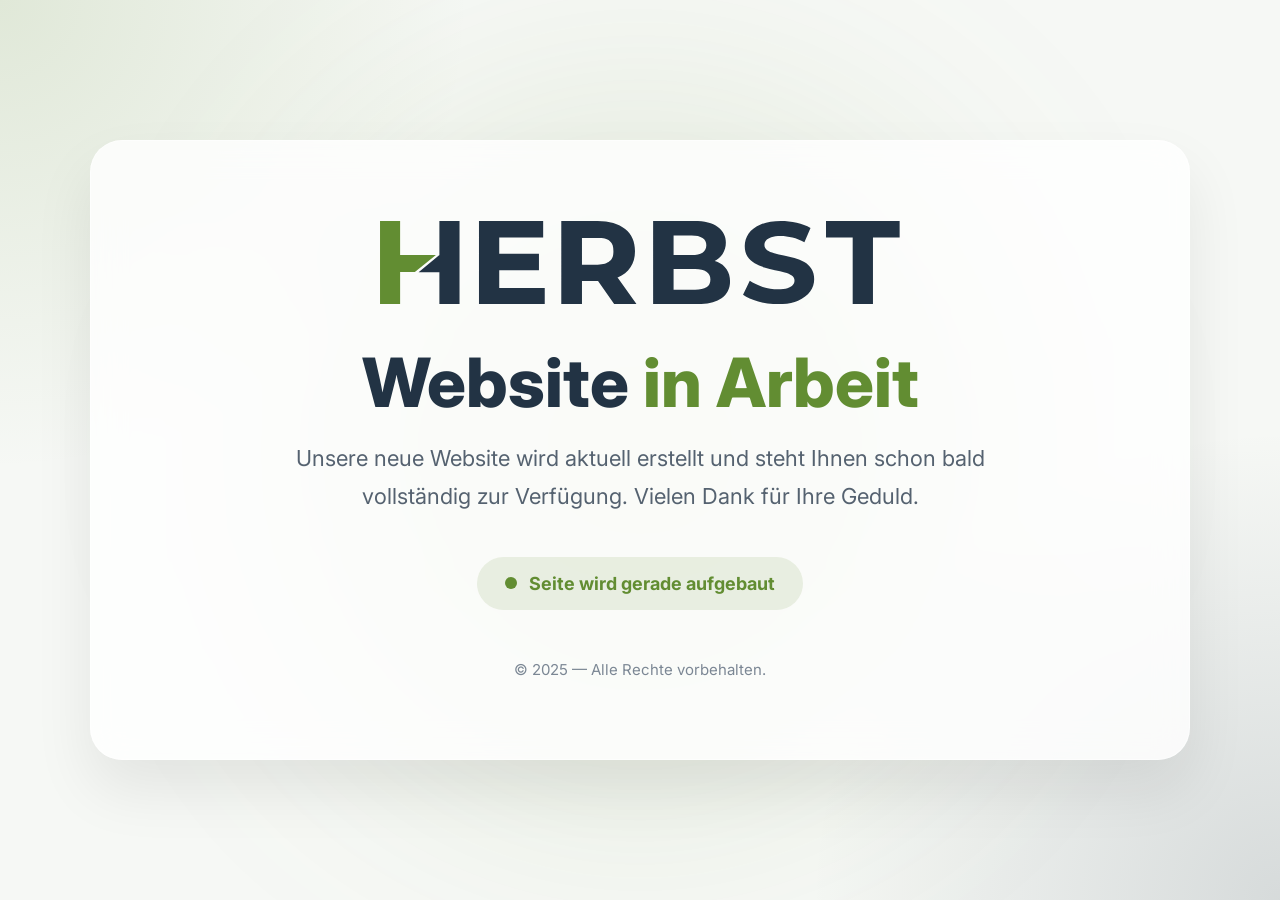
==== index.html @ 539a29f3 "Update index.html" ====
<!DOCTYPE html>
<html lang="de">
<head>
  <meta charset="UTF-8" />
  <meta name="viewport" content="width=device-width, initial-scale=1.0" />
  <title>Herbst-Hausservice</title>
  <link rel="preconnect" href="https://fonts.googleapis.com">
  <link rel="preconnect" href="https://fonts.gstatic.com" crossorigin>
  <link href="https://fonts.googleapis.com/css2?family=Inter:wght@400;500;600;700;800&display=swap" rel="stylesheet">

  <style>
    * {
      margin: 0;
      padding: 0;
      box-sizing: border-box;
    }

    body {
      font-family: 'Inter', sans-serif;
      min-height: 100vh;
      display: flex;
      align-items: center;
      justify-content: center;
      overflow: hidden;
      background:
        radial-gradient(circle at top left, rgba(98,141,50,0.15), transparent 30%),
        radial-gradient(circle at bottom right, rgba(34,51,68,0.15), transparent 30%),
        #f6f8f5;
      color: #223344;
      position: relative;
    }

    .background-blur {
      position: absolute;
      width: 700px;
      height: 700px;
      border-radius: 50%;
      background: rgba(98,141,50,0.12);
      filter: blur(120px);
      z-index: 0;
    }

    .container {
      position: relative;
      z-index: 2;
      width: 90%;
      max-width: 1100px;
      background: rgba(255,255,255,0.8);
      backdrop-filter: blur(16px);
      border: 1px solid rgba(255,255,255,0.5);
      border-radius: 32px;
      padding: 80px 60px;
      box-shadow: 0 30px 60px rgba(0,0,0,0.08);
      text-align: center;
    }

    .logo {
      width: 100%;
      max-width: 520px;
      margin: 0 auto 40px;
    }

    h1 {
      font-size: 68px;
      line-height: 1;
      margin-bottom: 24px;
      font-weight: 800;
      color: #223344;
    }

    h1 span {
      color: #628D32;
    }

    p {
      font-size: 22px;
      line-height: 1.7;
      max-width: 760px;
      margin: auto;
      color: #556270;
    }

    .status {
      margin-top: 42px;
      display: inline-flex;
      align-items: center;
      gap: 12px;
      background: rgba(98,141,50,0.12);
      color: #628D32;
      padding: 16px 28px;
      border-radius: 999px;
      font-weight: 700;
      font-size: 18px;
    }

    .dot {
      width: 12px;
      height: 12px;
      border-radius: 50%;
      background: #628D32;
      animation: pulse 1.5s infinite;
    }

    @keyframes pulse {
      0% {
        transform: scale(1);
        opacity: 1;
      }
      50% {
        transform: scale(1.5);
        opacity: 0.5;
      }
      100% {
        transform: scale(1);
        opacity: 1;
      }
    }

    .footer {
      margin-top: 50px;
      color: #7b8794;
      font-size: 15px;
    }

    @media(max-width: 768px) {
      .container {
        padding: 50px 28px;
      }

      h1 {
        font-size: 42px;
      }

      p {
        font-size: 18px;
      }
    }
  </style>
</head>
<body>

<div class="background-blur"></div>

<div class="container">

  <div class="logo">
    <svg width="100%" viewBox="0 0 1257 201" fill="none" xmlns="http://www.w3.org/2000/svg">
      <path d="M1142.7 201V39.6975H1078.2V0H1256.2V39.6975H1191.7V201H1142.7Z" fill="#223344"/>
      <path d="M961.83 201C945.28 201 929.42 198.964 914.249 194.892C899.079 190.635 886.863 185.175 877.603 178.512L893.858 144.642C902.724 150.565 913.166 155.47 925.184 159.356C937.399 163.058 949.713 164.909 962.126 164.909C971.583 164.909 979.168 164.076 984.882 162.41C990.792 160.559 995.127 158.061 997.885 154.914C1000.64 151.768 1002.02 148.159 1002.02 144.087C1002.02 138.905 999.855 134.833 995.521 131.872C991.186 128.725 985.473 126.227 978.38 124.376C971.287 122.34 963.406 120.489 954.737 118.823C946.265 116.972 937.695 114.751 929.026 112.16C920.554 109.569 912.772 106.238 905.679 102.166C898.586 98.0939 892.774 92.7265 888.242 86.0635C883.908 79.4005 881.741 70.8867 881.741 60.5221C881.741 49.4171 884.893 39.3301 891.198 30.2611C897.7 21.0069 907.354 13.6961 920.16 8.32873C933.164 2.77625 949.418 0 968.923 0C981.926 0 994.733 1.48066 1007.34 4.44198C1019.95 7.21823 1031.08 11.4751 1040.74 17.2127L1025.96 51.3605C1016.31 46.1782 1006.65 42.384 996.999 39.9779C987.344 37.3867 977.887 36.0912 968.627 36.0912C959.367 36.0912 951.782 37.1091 945.871 39.145C939.961 41.1809 935.725 43.8646 933.163 47.1961C930.602 50.3425 929.322 54.0442 929.322 58.3011C929.322 63.2983 931.489 67.3702 935.823 70.5166C940.158 73.4779 945.871 75.884 952.964 77.7348C960.057 79.5856 967.839 81.4365 976.311 83.2873C984.98 85.1381 993.551 87.2666 1002.02 89.6727C1010.69 92.0787 1018.57 95.3177 1025.67 99.3895C1032.76 103.461 1038.47 108.829 1042.81 115.492C1047.34 122.155 1049.6 130.576 1049.6 140.756C1049.6 151.675 1046.35 161.67 1039.85 170.739C1033.35 179.808 1023.6 187.119 1010.59 192.671C997.787 198.224 981.532 201 961.83 201Z" fill="#223344"/>
      <path d="M660.203 201V0H759.287C784.783 0 803.904 4.78573 816.652 14.3572C829.593 23.9286 836.063 36.5629 836.063 52.26C836.063 62.7886 833.456 71.9771 828.241 79.8257C823.026 87.4828 815.879 93.4172 806.801 97.6286C797.723 101.84 787.294 103.946 775.512 103.946L781.016 92.1729C793.764 92.1729 805.063 94.2786 814.914 98.49C824.764 102.51 832.393 108.54 837.801 116.58C843.403 124.62 846.203 134.479 846.203 146.156C846.203 163.384 839.347 176.88 825.633 186.643C811.92 196.214 791.736 201 765.082 201H660.203ZM709.703 165.969H761.605C773.773 165.969 782.948 164.054 789.128 160.226C795.502 156.206 798.689 149.889 798.689 141.274C798.689 132.851 795.502 126.63 789.128 122.61C782.948 118.399 773.773 116.293 761.605 116.293H703.372V82.41H753.493C764.889 82.41 773.58 80.4957 779.568 76.6671C785.748 72.6471 788.839 66.6172 788.839 58.5772C788.839 50.7286 785.748 44.89 779.568 41.0614C773.58 37.0414 764.889 35.0314 753.493 35.0314H709.703V165.969Z" fill="#223344"/>
      <path d="M438.203 201V0H525.974C554.546 0 576.758 6.50858 592.61 19.5257C608.461 32.3514 616.387 50.1543 616.387 72.9343C616.387 87.8657 612.767 100.787 605.526 111.699C598.285 122.419 588.011 130.65 574.703 136.393C561.396 142.136 545.544 145.007 527.148 145.007H464.623L488.203 125.122V201H438.203ZM566.203 201L515.203 128.066H568.245L620.203 201H566.203ZM488.203 130.148L464.623 105.525H525.974C540.652 105.525 547.962 103.108 555.203 96.9825C562.444 90.6654 564.203 83.8457 564.203 72.9343C564.203 61.8314 562.444 54.3657 555.203 48.24C547.962 42.1143 540.652 41.205 525.974 41.205H464.623L488.203 16.08V130.148Z" fill="#223344"/>
      <path d="M239.203 201V0H394.39V39.6975H288.203V161.805H398.203V201H239.203ZM282.914 119.092V79.395H384.203V119.092H282.914Z" fill="#223344"/>
      <path d="M143.502 201V0H192.203V201H143.502ZM93.2033 123.615L143.502 82.41H147.11V123.615H93.2033Z" fill="#223344"/>
      <path d="M0 201V0H48.5547V201H0ZM44.9581 123V82H135.203L84.2033 123H44.9581Z" fill="#628D32"/>
    </svg>
  </div>

  <h1>Website <span>in Arbeit</span></h1>

  <p>
    Unsere neue Website wird aktuell erstellt und steht Ihnen schon bald vollständig zur Verfügung.
    Vielen Dank für Ihre Geduld.
  </p>

  <div class="status">
    <div class="dot"></div>
    Seite wird gerade aufgebaut
  </div>

  <div class="footer">
    © 2025 — Alle Rechte vorbehalten.
  </div>

</div>

</body>
</html>
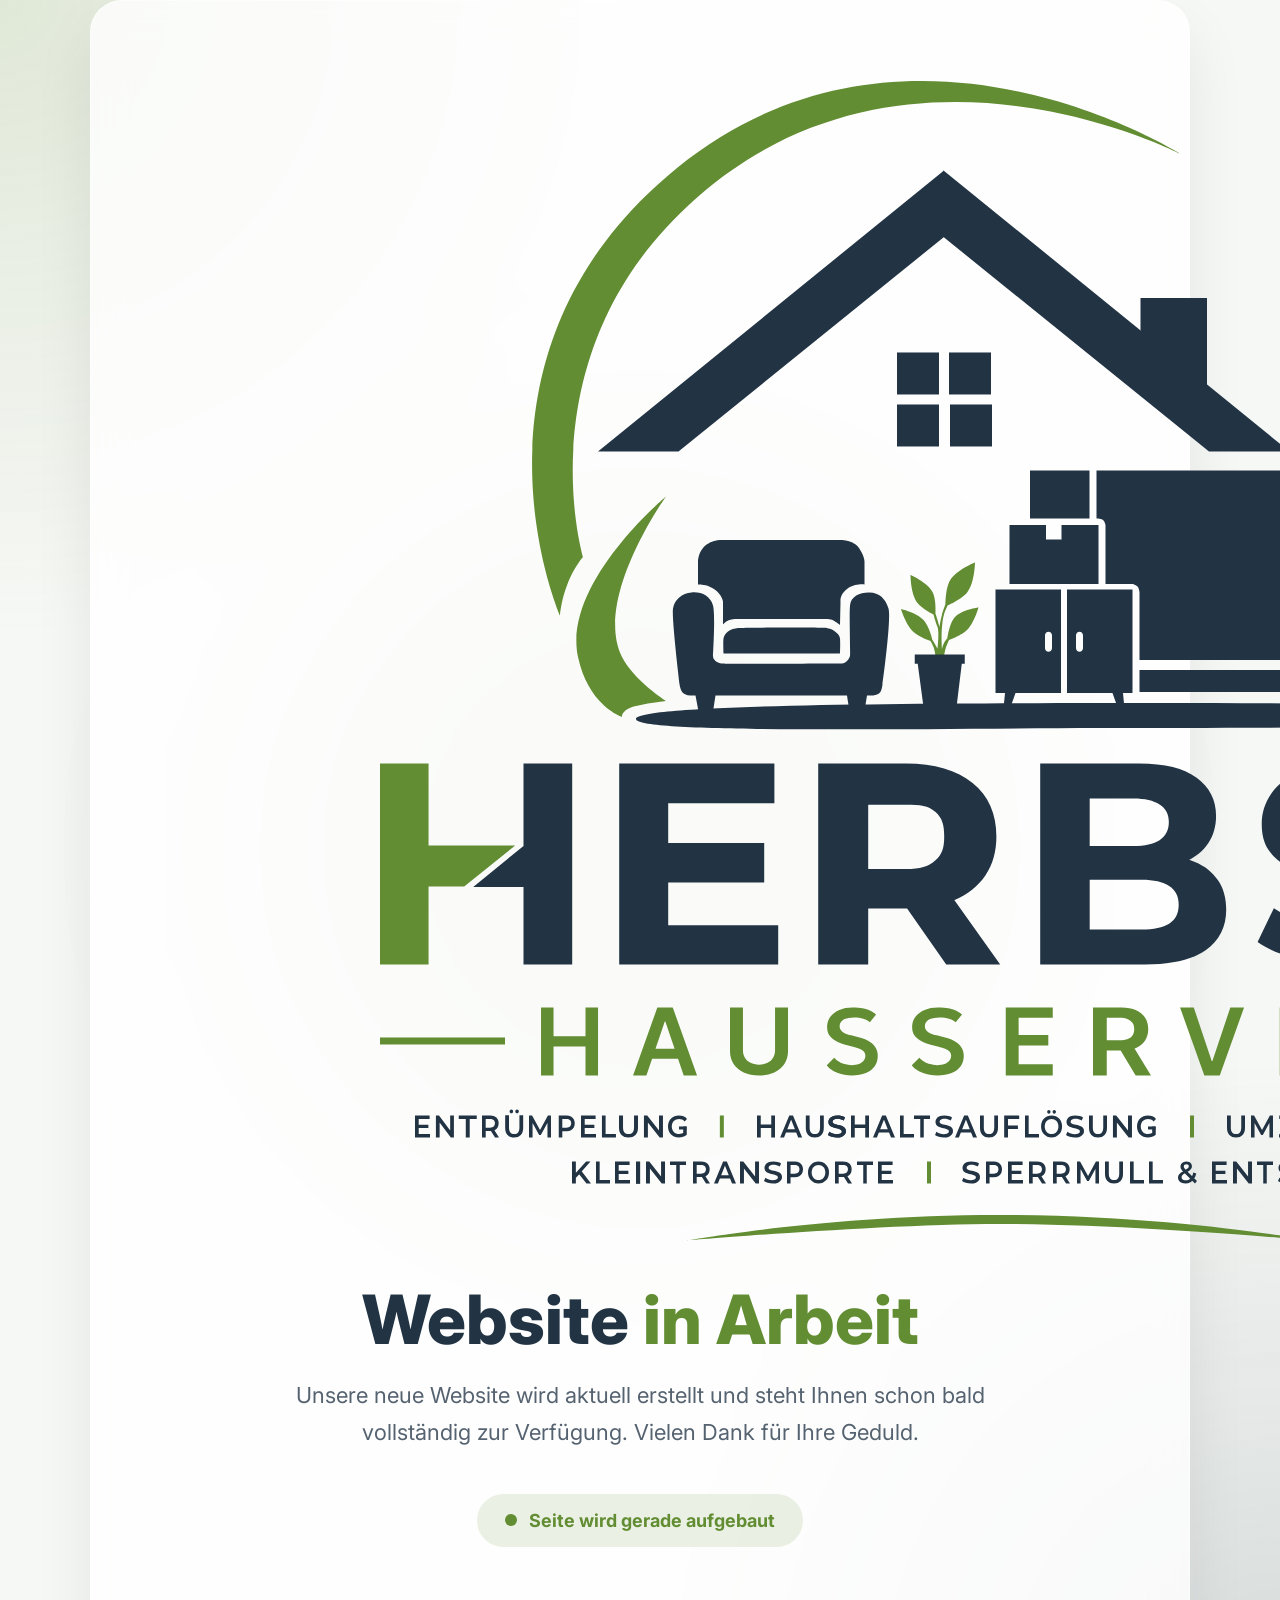
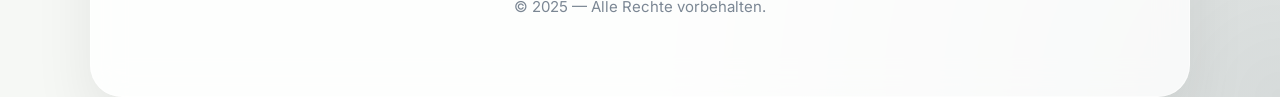
==== commit 56aee510: "Update index.html" ====
--- a/index.html
+++ b/index.html
@@ -144,15 +144,138 @@
 <div class="container">
 
   <div class="logo">
-    <svg width="100%" viewBox="0 0 1257 201" fill="none" xmlns="http://www.w3.org/2000/svg">
-      <path d="M1142.7 201V39.6975H1078.2V0H1256.2V39.6975H1191.7V201H1142.7Z" fill="#223344"/>
-      <path d="M961.83 201C945.28 201 929.42 198.964 914.249 194.892C899.079 190.635 886.863 185.175 877.603 178.512L893.858 144.642C902.724 150.565 913.166 155.47 925.184 159.356C937.399 163.058 949.713 164.909 962.126 164.909C971.583 164.909 979.168 164.076 984.882 162.41C990.792 160.559 995.127 158.061 997.885 154.914C1000.64 151.768 1002.02 148.159 1002.02 144.087C1002.02 138.905 999.855 134.833 995.521 131.872C991.186 128.725 985.473 126.227 978.38 124.376C971.287 122.34 963.406 120.489 954.737 118.823C946.265 116.972 937.695 114.751 929.026 112.16C920.554 109.569 912.772 106.238 905.679 102.166C898.586 98.0939 892.774 92.7265 888.242 86.0635C883.908 79.4005 881.741 70.8867 881.741 60.5221C881.741 49.4171 884.893 39.3301 891.198 30.2611C897.7 21.0069 907.354 13.6961 920.16 8.32873C933.164 2.77625 949.418 0 968.923 0C981.926 0 994.733 1.48066 1007.34 4.44198C1019.95 7.21823 1031.08 11.4751 1040.74 17.2127L1025.96 51.3605C1016.31 46.1782 1006.65 42.384 996.999 39.9779C987.344 37.3867 977.887 36.0912 968.627 36.0912C959.367 36.0912 951.782 37.1091 945.871 39.145C939.961 41.1809 935.725 43.8646 933.163 47.1961C930.602 50.3425 929.322 54.0442 929.322 58.3011C929.322 63.2983 931.489 67.3702 935.823 70.5166C940.158 73.4779 945.871 75.884 952.964 77.7348C960.057 79.5856 967.839 81.4365 976.311 83.2873C984.98 85.1381 993.551 87.2666 1002.02 89.6727C1010.69 92.0787 1018.57 95.3177 1025.67 99.3895C1032.76 103.461 1038.47 108.829 1042.81 115.492C1047.34 122.155 1049.6 130.576 1049.6 140.756C1049.6 151.675 1046.35 161.67 1039.85 170.739C1033.35 179.808 1023.6 187.119 1010.59 192.671C997.787 198.224 981.532 201 961.83 201Z" fill="#223344"/>
-      <path d="M660.203 201V0H759.287C784.783 0 803.904 4.78573 816.652 14.3572C829.593 23.9286 836.063 36.5629 836.063 52.26C836.063 62.7886 833.456 71.9771 828.241 79.8257C823.026 87.4828 815.879 93.4172 806.801 97.6286C797.723 101.84 787.294 103.946 775.512 103.946L781.016 92.1729C793.764 92.1729 805.063 94.2786 814.914 98.49C824.764 102.51 832.393 108.54 837.801 116.58C843.403 124.62 846.203 134.479 846.203 146.156C846.203 163.384 839.347 176.88 825.633 186.643C811.92 196.214 791.736 201 765.082 201H660.203ZM709.703 165.969H761.605C773.773 165.969 782.948 164.054 789.128 160.226C795.502 156.206 798.689 149.889 798.689 141.274C798.689 132.851 795.502 126.63 789.128 122.61C782.948 118.399 773.773 116.293 761.605 116.293H703.372V82.41H753.493C764.889 82.41 773.58 80.4957 779.568 76.6671C785.748 72.6471 788.839 66.6172 788.839 58.5772C788.839 50.7286 785.748 44.89 779.568 41.0614C773.58 37.0414 764.889 35.0314 753.493 35.0314H709.703V165.969Z" fill="#223344"/>
-      <path d="M438.203 201V0H525.974C554.546 0 576.758 6.50858 592.61 19.5257C608.461 32.3514 616.387 50.1543 616.387 72.9343C616.387 87.8657 612.767 100.787 605.526 111.699C598.285 122.419 588.011 130.65 574.703 136.393C561.396 142.136 545.544 145.007 527.148 145.007H464.623L488.203 125.122V201H438.203ZM566.203 201L515.203 128.066H568.245L620.203 201H566.203ZM488.203 130.148L464.623 105.525H525.974C540.652 105.525 547.962 103.108 555.203 96.9825C562.444 90.6654 564.203 83.8457 564.203 72.9343C564.203 61.8314 562.444 54.3657 555.203 48.24C547.962 42.1143 540.652 41.205 525.974 41.205H464.623L488.203 16.08V130.148Z" fill="#223344"/>
-      <path d="M239.203 201V0H394.39V39.6975H288.203V161.805H398.203V201H239.203ZM282.914 119.092V79.395H384.203V119.092H282.914Z" fill="#223344"/>
-      <path d="M143.502 201V0H192.203V201H143.502ZM93.2033 123.615L143.502 82.41H147.11V123.615H93.2033Z" fill="#223344"/>
-      <path d="M0 201V0H48.5547V201H0ZM44.9581 123V82H135.203L84.2033 123H44.9581Z" fill="#628D32"/>
-    </svg>
+   <svg width="1257" height="1160" viewBox="0 0 1257 1160" fill="none" xmlns="http://www.w3.org/2000/svg">
+<path d="M180 534.483C180 534.483 66.5004 274.483 297 86.9832C527.5 -100.517 801.502 73.4834 801.502 73.4834C801.502 73.4834 505.5 -81.0167 292 140.483C148.118 289.757 203 475.983 203 475.983C203 475.983 194.134 485.983 187.5 502.983C180.866 519.983 180 534.483 180 534.483Z" fill="#628D32"/>
+<path d="M256 637.983C255.999 622.983 537.484 622.471 718 621.983C898.488 621.496 1177 622.983 1180 635.483C1183 647.983 898.449 646.495 718 646.983C537.566 647.471 256.001 652.983 256 637.983Z" fill="#223344"/>
+<path d="M555.5 574.983C555.5 574.983 554.77 569.352 553.5 565.983C552.576 563.532 550.5 559.983 550.5 559.983C550.5 559.983 539.078 556.014 533.5 550.983C525.908 544.137 521 527.983 521 527.983C521 527.983 536.865 531.797 543.5 538.983C549.31 545.276 552.5 558.983 552.5 558.983C552.5 558.983 554.414 561.982 555.5 563.983C556.333 565.519 557.5 567.983 557.5 567.983C557.5 567.983 559.5 550.983 557.5 545.983C555.5 540.983 553.5 533.483 553.5 533.483C553.5 533.483 542.25 528.037 537.5 521.983C530.542 513.116 530.5 493.983 530.5 493.983C530.5 493.983 547.528 501.331 552.5 510.983C556.382 518.52 555.5 532.483 555.5 532.483C555.5 532.483 556.744 536.437 557.5 538.983C558.31 541.709 559.5 545.983 559.5 545.983C559.5 545.983 560.701 538.289 562 533.483C563.128 529.311 565.5 522.983 565.5 522.983C565.5 522.983 565.373 507.602 570 499.483C575.957 489.031 595 481.483 595 481.483C595 481.483 594.76 501.571 587.5 510.983C581.745 518.445 567.5 524.483 567.5 524.483C567.5 524.483 565.039 529.858 564 533.483C562.638 538.236 562.497 541.065 562 545.983C561.136 554.531 562 567.983 562 567.983C562 567.983 562.884 564.187 564 561.983C565.077 559.857 567.5 556.983 567.5 556.983C567.5 556.983 569.153 542.437 575 535.983C581.646 528.648 598.5 526.483 598.5 526.483C598.5 526.483 594.263 541.662 587.5 548.483C581.651 554.382 569 558.983 569 558.983C569 558.983 566.539 564.358 565.5 567.983C564.73 570.671 564 574.983 564 574.983H555.5Z" fill="#628D32"/>
+<path d="M343 543.483V520.483C343 520.483 342 513.483 334 507.983C326 502.483 318 503.483 318 503.483V480.483C318 480.483 318 472.817 323 466.983C329.857 458.983 340 458.983 340 458.983H461.5C461.5 458.983 473.5 458.983 479 466.983C484.5 474.983 484.5 480.483 484.5 480.483V503.483C484.5 503.483 475 501.983 467 507.983C459.453 513.644 460.5 520.483 460.5 520.483L460 543.983C460 543.983 456.5 540.983 452.5 538.983C449.904 537.685 444.5 537.983 444.5 537.983H357C357 537.983 353.5 537.65 349.5 538.983C345.5 540.317 343 543.483 343 543.483Z" fill="#223344"/>
+<path d="M299.5 602.983C299.5 602.983 291.5 536.483 293 527.483C294.499 518.483 301.99 512.383 311.5 511.483C321.268 510.559 330.5 514.983 333 524.483C335.5 533.983 333 572.983 333 574.983C332.999 576.983 333.946 578.45 335.5 579.983C337.306 581.767 340 581.983 341.5 582.483C343 582.983 460 582.483 462 582.483C464 582.483 465.389 581.457 467 579.983C468.68 578.446 469.5 576.483 470 574.983C470.5 573.483 469.104 533.983 470 524.483C470.895 514.983 480.353 511.171 489.5 511.483C499.195 511.814 505.5 517.483 508.5 527.483C511.5 537.483 502.5 602.983 502.5 602.983C502.5 602.983 502.243 609.493 499.5 611.983C497.35 613.934 492.5 614.483 492.5 614.483H487L485 626.983C485 626.983 483.5 633.483 478 633.483C472.5 633.483 469.5 629.983 469 626.983C468.5 623.983 467 614.483 467 614.483H335.5L333 630.483C333 630.483 330.047 635.363 326.5 635.983C322.264 636.725 318.5 630.483 318.5 630.483L315.5 614.483C315.5 614.483 306.559 615.463 303 611.983C300.303 609.347 299.5 602.983 299.5 602.983Z" fill="#223344"/>
+<path d="M760.5 216.983V253.983L827 308.483V216.983H760.5Z" fill="#223344"/>
+<path d="M1142.7 883.483V722.181H1078.2V682.483H1256.2V722.181H1191.7V883.483H1142.7Z" fill="#223344"/>
+<path d="M961.83 883.483C945.28 883.483 929.42 881.447 914.25 877.376C899.079 873.119 886.864 867.659 877.604 860.996L893.858 827.126C902.724 833.048 913.166 837.953 925.184 841.84C937.4 845.541 949.713 847.392 962.126 847.392C971.583 847.392 979.168 846.559 984.882 844.894C990.793 843.043 995.127 840.544 997.885 837.398C1000.64 834.251 1002.02 830.642 1002.02 826.57C1002.02 821.388 999.856 817.316 995.521 814.355C991.187 811.208 985.473 808.71 978.38 806.859C971.287 804.823 963.406 802.972 954.738 801.307C946.266 799.456 937.695 797.235 929.026 794.644C920.554 792.052 912.772 788.721 905.679 784.649C898.586 780.577 892.774 775.21 888.243 768.547C883.908 761.884 881.741 753.37 881.741 743.005C881.741 731.9 884.893 721.813 891.198 712.744C897.7 703.49 907.354 696.179 920.16 690.812C933.164 685.26 949.418 682.483 968.923 682.483C981.927 682.483 994.733 683.964 1007.34 686.925C1019.95 689.702 1031.08 693.958 1040.74 699.696L1025.96 733.844C1016.31 728.662 1006.65 724.867 996.999 722.461C987.345 719.87 977.888 718.574 968.628 718.574C959.368 718.574 951.782 719.592 945.872 721.628C939.961 723.664 935.725 726.348 933.164 729.679C930.602 732.826 929.322 736.528 929.322 740.784C929.322 745.782 931.489 749.854 935.823 753C940.158 755.961 945.872 758.367 952.964 760.218C960.057 762.069 967.84 763.92 976.311 765.771C984.98 767.621 993.551 769.75 1002.02 772.156C1010.69 774.562 1018.57 777.801 1025.67 781.873C1032.76 785.945 1038.47 791.312 1042.81 797.975C1047.34 804.638 1049.6 813.059 1049.6 823.239C1049.6 834.159 1046.35 844.153 1039.85 853.222C1033.35 862.291 1023.6 869.602 1010.59 875.155C997.787 880.707 981.532 883.483 961.83 883.483Z" fill="#223344"/>
+<path d="M660.203 883.483V682.483H759.287C784.783 682.483 803.904 687.269 816.652 696.84C829.593 706.412 836.063 719.046 836.063 734.743C836.063 745.272 833.456 754.46 828.241 762.309C823.026 769.966 815.879 775.9 806.801 780.112C797.723 784.323 787.294 786.429 775.512 786.429L781.016 774.656C793.764 774.656 805.063 776.762 814.913 780.973C824.764 784.993 832.393 791.023 837.801 799.063C843.403 807.103 846.203 816.962 846.203 828.639C846.203 845.868 839.346 859.363 825.633 869.126C811.92 878.698 791.736 883.483 765.082 883.483H660.203ZM709.703 848.452H761.605C773.773 848.452 782.948 846.538 789.128 842.709C795.502 838.689 798.689 832.372 798.689 823.758C798.689 815.335 795.502 809.113 789.128 805.093C782.948 800.882 773.773 798.776 761.605 798.776H703.371V764.893H753.493C764.889 764.893 773.58 762.979 779.568 759.15C785.748 755.13 788.839 749.1 788.839 741.06C788.839 733.212 785.748 727.373 779.568 723.545C773.58 719.525 764.889 717.515 753.493 717.515H709.703V848.452Z" fill="#223344"/>
+<path d="M438.203 883.483V682.483H525.974C554.546 682.483 576.758 688.992 592.61 702.009C608.461 714.835 616.387 732.638 616.387 755.418C616.387 770.349 612.767 783.27 605.526 794.182C598.285 804.902 588.011 813.133 574.703 818.876C561.396 824.619 545.544 827.49 527.149 827.49H464.623L488.203 807.606V883.483H438.203ZM566.203 883.483L515.203 810.549H568.245L620.203 883.483H566.203ZM488.203 812.631L464.623 788.008H525.974C540.652 788.008 547.963 785.592 555.203 779.466C562.444 773.149 564.203 766.329 564.203 755.418C564.203 744.315 562.444 736.849 555.203 730.723C547.963 724.598 540.652 723.688 525.974 723.688H464.623L488.203 698.563V812.631Z" fill="#223344"/>
+<path d="M239.203 883.483V682.483H394.39V722.181H288.203V844.288H398.203V883.483H239.203ZM282.914 801.576V761.878H384.203V801.576H282.914Z" fill="#223344"/>
+<path d="M143.502 883.483V682.483H192.203V883.483H143.502ZM93.2034 806.098L143.502 764.893H147.11V806.098H93.2034Z" fill="#223344"/>
+<path d="M0 883.483V682.483H48.5547V883.483H0ZM44.9581 805.483V764.483H135.203L84.2033 805.483H44.9581Z" fill="#628D32"/>
+<path d="M991.86 939.983C993.841 941.506 995.327 942.983 996.813 944.483L1004.24 936.483C1001.27 933.483 999.289 931.983 997.803 930.983C996.318 929.983 993.841 928.483 989.879 927.483C986.599 926.449 983.439 926.483 979.623 926.483C973.642 926.483 968.286 927.83 963.555 930.523C958.824 933.217 955.086 937.106 952.341 942.191C949.596 947.254 948.223 953.352 948.223 960.483C948.223 967.594 949.584 973.691 952.307 978.776C955.03 983.861 958.757 987.75 963.488 990.443C968.219 993.137 973.598 994.483 979.623 994.483C983.707 994.483 987.522 994.147 990.87 992.983C994.217 991.798 997.285 990.073 999.785 987.983C1002.5 985.641 1004.58 983.721 1006.22 981.103L997.803 974.483C996.822 975.992 992.32 979.449 990.87 980.483C989.441 981.518 987.356 982.407 985.548 982.945C983.763 983.462 981.844 983.721 979.791 983.721C976.086 983.721 972.794 982.848 969.915 981.103C967.059 979.336 964.805 976.729 963.153 973.282C961.524 969.813 960.71 965.547 960.71 960.483C960.71 955.506 961.524 951.294 963.153 947.846C964.782 944.378 967.036 941.749 969.915 939.961C972.794 938.151 977.733 936.983 981.459 936.983C987.403 936.983 990.432 938.906 991.86 939.983Z" fill="#628D32"/>
+<path d="M910.758 926.483V994.483H899.758V926.483H910.758Z" fill="#628D32"/>
+<path d="M813.768 926.483L831.712 980.007H832.419L850.33 926.483H864.066L839.759 994.483H824.339L800.066 926.483H813.768Z" fill="#628D32"/>
+<path d="M713 994.483V926.483H741.463C747.293 926.483 752.185 927.391 756.139 929.206C760.116 931.021 763.118 933.567 765.144 936.843C767.195 940.097 768.22 943.893 768.22 948.231C768.22 952.592 767.183 956.377 765.107 959.587C763.057 962.774 760.03 965.242 756.027 966.991C752.025 968.718 747.108 969.581 741.277 969.581H721.005V959.354H739.424C742.834 959.354 745.626 958.934 747.8 958.093C749.974 957.229 751.58 955.979 752.618 954.341C753.68 952.681 754.212 950.644 754.212 948.231C754.212 945.819 753.68 943.76 752.618 942.056C751.555 940.329 749.937 939.023 747.763 938.138C745.589 937.23 742.784 936.776 739.35 936.776H726.75V994.483H713ZM752.21 963.671L771 994.483H755.657L737.201 963.671H752.21Z" fill="#628D32"/>
+<path d="M625.75 994.483V926.483H672.75V936.81H638.626V954.078H668.297V964.425H638.626V983.15H672.75V994.483H625.75Z" fill="#628D32"/>
+<path d="M465.383 937.747C467.229 936.994 473.093 935.746 478.933 936.831C483.823 937.74 487.842 939.295 489.822 941.266L496.089 933.382C493.782 931.411 488.832 928.454 483.882 927.469C479.364 926.569 477.042 926.483 472.191 926.483C467.407 926.483 463.124 927.301 459.341 928.936C455.559 930.55 452.566 932.82 450.363 935.746C448.182 938.672 447.092 942.082 447.092 945.976C447.092 950.71 448.716 954.507 451.965 957.369C455.236 960.209 459.686 962.328 465.316 963.727L473.093 965.663C475.54 966.266 477.676 966.954 479.501 967.729C481.348 968.482 482.783 969.428 483.807 970.569C484.83 971.688 485.353 973.108 485.375 974.829C485.353 976.722 484.764 978.379 483.606 979.799C482.449 981.197 480.847 982.295 478.8 983.091C476.775 983.865 474.417 984.253 471.724 984.253C469.143 984.253 466.807 983.876 464.715 983.123C462.646 982.37 461.608 982.164 459.133 980.686C456.658 979.208 456.658 979.208 454.183 976.744L446.758 984.253C448.738 986.599 448.738 986.599 451.213 988.57C454.183 990.541 454.079 990.503 457.973 992.095C461.889 993.687 466.506 994.483 471.824 994.483C477.298 994.483 481.96 993.666 485.809 992.031C489.681 990.374 492.64 988.082 494.688 985.156C496.735 982.209 497.758 978.798 497.758 974.926C497.758 972.064 497.202 969.568 496.089 967.438C494.977 965.308 493.464 963.49 491.55 961.984C489.659 960.478 487.512 959.23 485.108 958.24C482.727 957.251 480.246 956.465 477.665 955.884L471.257 954.335C469.855 954.013 468.464 953.614 467.085 953.141C465.705 952.668 464.448 952.087 463.313 951.398C462.178 950.688 461.277 949.828 460.61 948.817C459.964 947.805 459.642 946.611 459.642 945.234C459.664 943.577 460.165 942.104 461.144 940.813C462.123 939.522 463.536 938.5 465.383 937.747Z" fill="#628D32"/>
+<path d="M395.053 926.483H408V970.247C408 975.044 406.79 979.263 404.371 982.905C401.974 986.546 398.601 989.392 394.25 991.441C389.9 993.469 384.816 994.483 379 994.483C373.16 994.483 368.065 993.469 363.715 991.441C359.364 989.392 355.991 986.546 353.594 982.905C351.198 979.263 350 975.044 350 970.247V926.483H362.947V969.233C362.947 972.024 363.598 974.51 364.901 976.69C366.227 978.871 368.089 980.582 370.485 981.825C372.881 983.046 375.72 983.657 379 983.657C382.28 983.657 385.119 983.046 387.515 981.825C389.935 980.582 391.796 978.871 393.099 976.69C394.402 974.51 395.053 972.024 395.053 969.233V926.483Z" fill="#628D32"/>
+<path d="M266.398 994.483H253.066L277.339 926.483H292.759L317.066 994.483H303.734L285.318 940.429H284.78L266.398 994.483ZM266.836 967.821H303.195V977.716H266.836V967.821Z" fill="#628D32"/>
+<path d="M161.041 994.483V926.483H173.539V955.27H205.509V926.483H218.041V994.483H205.509V965.597H173.539V994.483H161.041Z" fill="#628D32"/>
+<path d="M1041.75 994.483V926.483H1089.75V936.81H1054.9V954.078H1085.2V964.425H1054.9V983.15H1089.75V994.483H1041.75Z" fill="#628D32"/>
+<path d="M550.748 937.747C552.631 936.994 558.609 935.746 564.563 936.831C569.549 937.74 573.648 939.295 575.667 941.266L582.057 933.382C579.704 931.411 574.657 928.454 569.61 927.469C565.003 926.569 562.636 926.483 557.69 926.483C552.812 926.483 548.445 927.301 544.588 928.936C540.731 930.55 537.68 932.82 535.434 935.746C533.21 938.672 532.099 942.082 532.099 945.976C532.099 950.71 533.755 954.507 537.067 957.369C540.402 960.209 544.94 962.328 550.68 963.727L558.609 965.663C561.105 966.266 563.283 966.954 565.143 967.729C567.026 968.482 568.49 969.428 569.533 970.569C570.577 971.688 571.11 973.108 571.133 974.829C571.11 976.722 570.509 978.379 569.329 979.799C568.149 981.197 566.516 982.295 564.428 983.091C562.364 983.865 559.959 984.253 557.214 984.253C554.582 984.253 552.2 983.876 550.067 983.123C547.957 982.37 546.899 982.164 544.376 980.686C541.852 979.208 541.852 979.208 539.329 976.744L531.758 984.253C533.777 986.599 533.777 986.599 536.301 988.57C539.329 990.541 539.222 990.503 543.193 992.095C547.186 993.687 551.893 994.483 557.316 994.483C562.897 994.483 567.65 993.666 571.575 992.031C575.523 990.374 578.54 988.082 580.627 985.156C582.715 982.209 583.758 978.798 583.758 974.926C583.758 972.064 583.191 969.568 582.057 967.438C580.922 965.308 579.38 963.49 577.428 961.984C575.5 960.478 573.311 959.23 570.86 958.24C568.433 957.251 565.903 956.465 563.271 955.884L556.737 954.335C555.308 954.013 553.89 953.614 552.483 953.141C551.077 952.668 549.795 952.087 548.638 951.398C547.481 950.688 546.562 949.828 545.881 948.817C545.223 947.805 544.894 946.611 544.894 945.234C544.917 943.577 545.427 942.104 546.426 940.813C547.424 939.522 548.865 938.5 550.748 937.747Z" fill="#628D32"/>
+<rect x="1126" y="956.483" width="131" height="7" fill="#628D32"/>
+<rect y="956.483" width="125" height="7" fill="#628D32"/>
+<path d="M732.952 1056.48V1034.48H736.221L749.631 1051.42H748.012V1034.48H751.952V1056.48H748.684L735.274 1039.54H736.893V1056.48H732.952Z" fill="#223344"/>
+<path d="M671.592 1056.48C670.069 1056.48 668.667 1056.21 667.386 1055.66C666.105 1055.11 664.991 1054.34 664.044 1053.36C663.097 1052.36 662.364 1051.2 661.844 1049.88C661.324 1048.53 661.064 1047.06 661.064 1045.47C661.064 1043.88 661.324 1042.42 661.844 1041.1C662.364 1039.75 663.097 1038.59 664.044 1037.61C664.991 1036.61 666.105 1035.84 667.386 1035.28C668.667 1034.73 670.06 1034.46 671.564 1034.46C673.086 1034.46 674.479 1034.73 675.742 1035.28C677.023 1035.84 678.137 1036.61 679.084 1037.61C680.031 1038.59 680.764 1039.75 681.284 1041.1C681.804 1042.42 682.064 1043.88 682.064 1045.47C682.064 1047.06 681.804 1048.53 681.284 1049.88C680.764 1051.22 680.031 1052.38 679.084 1053.36C678.137 1054.34 677.023 1055.11 675.742 1055.66C674.479 1056.21 673.096 1056.48 671.592 1056.48ZM671.564 1053C672.548 1053 673.458 1052.81 674.293 1052.45C675.129 1052.08 675.853 1051.56 676.466 1050.89C677.079 1050.19 677.552 1049.4 677.886 1048.5C678.239 1047.58 678.415 1046.57 678.415 1045.47C678.415 1044.37 678.239 1043.37 677.886 1042.47C677.552 1041.56 677.079 1040.76 676.466 1040.09C675.853 1039.39 675.129 1038.86 674.293 1038.5C673.458 1038.13 672.548 1037.95 671.564 1037.95C670.58 1037.95 669.67 1038.13 668.835 1038.5C668.018 1038.86 667.293 1039.39 666.662 1040.09C666.049 1040.76 665.567 1041.56 665.214 1042.47C664.88 1043.37 664.712 1044.37 664.712 1045.47C664.712 1046.55 664.88 1047.55 665.214 1048.47C665.567 1049.39 666.049 1050.19 666.662 1050.89C667.275 1051.56 667.999 1052.08 668.835 1052.45C669.67 1052.81 670.58 1053 671.564 1053ZM674.266 1032.68C673.801 1032.68 673.402 1032.52 673.068 1032.2C672.752 1031.85 672.594 1031.4 672.594 1030.85C672.594 1030.3 672.752 1029.85 673.068 1029.5C673.402 1029.16 673.801 1028.98 674.266 1028.98C674.73 1028.98 675.12 1029.16 675.435 1029.5C675.77 1029.85 675.937 1030.3 675.937 1030.85C675.937 1031.4 675.77 1031.85 675.435 1032.2C675.12 1032.52 674.73 1032.68 674.266 1032.68ZM668.862 1032.68C668.398 1032.68 667.999 1032.52 667.665 1032.2C667.349 1031.85 667.191 1031.4 667.191 1030.85C667.191 1030.3 667.349 1029.85 667.665 1029.5C667.999 1029.16 668.398 1028.98 668.862 1028.98C669.327 1028.98 669.716 1029.16 670.032 1029.5C670.366 1029.85 670.533 1030.3 670.533 1030.85C670.533 1031.4 670.366 1031.85 670.032 1032.2C669.716 1032.52 669.327 1032.68 668.862 1032.68Z" fill="#223344"/>
+<path d="M624.176 1056.48V1034.48H639.176V1037.91H627.992V1056.48H624.176ZM627.669 1048.06V1044.6H637.914V1048.06H627.669Z" fill="#223344"/>
+<path d="M540.257 1056.48V1037.94H534.008V1034.48H550.008V1037.94H543.759V1056.48H540.257Z" fill="#223344"/>
+<path d="M456.831 1056.52C455.071 1056.52 453.386 1056.29 451.776 1055.82C450.166 1055.33 448.889 1054.71 447.944 1053.96L449.393 1050.87C450.295 1051.54 451.411 1052.1 452.742 1052.55C454.073 1053 455.436 1053.22 456.831 1053.22C458.012 1053.22 458.967 1053.1 459.697 1052.86C460.427 1052.61 460.964 1052.29 461.307 1051.88C461.651 1051.45 461.822 1050.97 461.822 1050.44C461.822 1049.79 461.576 1049.27 461.082 1048.88C460.588 1048.48 459.944 1048.16 459.15 1047.94C458.377 1047.69 457.508 1047.47 456.542 1047.27C455.597 1047.06 454.642 1046.83 453.676 1046.56C452.731 1046.28 451.862 1045.92 451.068 1045.49C450.295 1045.04 449.661 1044.45 449.168 1043.72C448.674 1042.99 448.427 1042.05 448.427 1040.91C448.427 1039.75 448.749 1038.69 449.393 1037.73C450.059 1036.75 451.057 1035.98 452.388 1035.41C453.74 1034.82 455.447 1034.52 457.508 1034.52C458.86 1034.52 460.202 1034.69 461.533 1035.01C462.864 1035.34 464.023 1035.81 465.01 1036.42L463.69 1039.5C462.681 1038.93 461.64 1038.52 460.567 1038.25C459.493 1037.97 458.463 1037.82 457.475 1037.82C456.316 1037.82 455.372 1037.96 454.642 1038.22C453.933 1038.49 453.407 1038.83 453.064 1039.26C452.742 1039.69 452.581 1040.18 452.581 1040.73C452.581 1041.38 452.817 1041.91 453.289 1042.32C453.783 1042.7 454.416 1043.01 455.189 1043.23C455.983 1043.46 456.864 1043.68 457.83 1043.9C458.796 1044.11 459.751 1044.34 460.695 1044.61C461.661 1044.87 462.531 1045.22 463.304 1045.65C464.098 1046.07 464.731 1046.65 465.203 1047.39C465.697 1048.12 465.944 1049.05 465.944 1050.17C465.944 1051.31 465.611 1052.37 464.946 1053.35C464.302 1054.3 463.304 1055.08 461.951 1055.67C460.599 1056.24 458.892 1056.52 456.831 1056.52Z" fill="#223344"/>
+<path d="M456.831 1056.52C455.071 1056.52 453.386 1056.29 451.776 1055.82C450.166 1055.33 448.889 1054.71 447.944 1053.96L449.393 1050.87C450.295 1051.54 451.411 1052.1 452.742 1052.55C454.073 1053 455.436 1053.22 456.831 1053.22C458.012 1053.22 458.967 1053.1 459.697 1052.86C460.427 1052.61 460.964 1052.29 461.307 1051.88C461.651 1051.45 461.822 1050.97 461.822 1050.44C461.822 1049.79 461.576 1049.27 461.082 1048.88C460.588 1048.48 459.944 1048.16 459.15 1047.94C458.377 1047.69 457.508 1047.47 456.542 1047.27C455.597 1047.06 454.642 1046.83 453.676 1046.56C452.731 1046.28 451.862 1045.92 451.068 1045.49C450.295 1045.04 449.661 1044.45 449.168 1043.72C448.674 1042.99 448.427 1042.05 448.427 1040.91C448.427 1039.75 448.749 1038.69 449.393 1037.73C450.059 1036.75 451.057 1035.98 452.388 1035.41C453.74 1034.82 455.447 1034.52 457.508 1034.52C458.86 1034.52 460.202 1034.69 461.533 1035.01C462.864 1035.34 464.023 1035.81 465.01 1036.42L463.69 1039.5C462.681 1038.93 461.64 1038.52 460.567 1038.25C459.493 1037.97 458.463 1037.82 457.475 1037.82C456.316 1037.82 455.372 1037.96 454.642 1038.22C453.933 1038.49 453.407 1038.83 453.064 1039.26C452.742 1039.69 452.581 1040.18 452.581 1040.73C452.581 1041.38 452.817 1041.91 453.289 1042.32C453.783 1042.7 454.416 1043.01 455.189 1043.23C455.983 1043.46 456.864 1043.68 457.83 1043.9C458.796 1044.11 459.751 1044.34 460.695 1044.61C461.661 1044.87 462.531 1045.22 463.304 1045.65C464.098 1046.07 464.731 1046.65 465.203 1047.39C465.697 1048.12 465.944 1049.05 465.944 1050.17C465.944 1051.31 465.611 1052.37 464.946 1053.35C464.302 1054.3 463.304 1055.08 461.951 1055.67C460.599 1056.24 458.892 1056.52 456.831 1056.52Z" fill="#223344"/>
+<path d="M694.887 1056.48C693.127 1056.48 691.442 1056.25 689.832 1055.78C688.222 1055.29 686.945 1054.67 686 1053.92L687.449 1050.83C688.351 1051.5 689.467 1052.06 690.798 1052.51C692.129 1052.96 693.492 1053.18 694.887 1053.18C696.068 1053.18 697.023 1053.06 697.753 1052.82C698.483 1052.57 699.02 1052.25 699.363 1051.84C699.707 1051.41 699.878 1050.93 699.878 1050.4C699.878 1049.75 699.631 1049.23 699.138 1048.84C698.644 1048.44 698 1048.12 697.206 1047.9C696.433 1047.65 695.564 1047.43 694.598 1047.23C693.653 1047.02 692.698 1046.79 691.732 1046.52C690.787 1046.24 689.918 1045.88 689.123 1045.45C688.351 1045 687.717 1044.41 687.224 1043.68C686.73 1042.95 686.483 1042.01 686.483 1040.87C686.483 1039.71 686.805 1038.65 687.449 1037.69C688.114 1036.71 689.113 1035.94 690.444 1035.37C691.796 1034.78 693.503 1034.48 695.564 1034.48C696.916 1034.48 698.258 1034.65 699.589 1034.97C700.919 1035.3 702.079 1035.77 703.066 1036.38L701.746 1039.46C700.737 1038.89 699.696 1038.48 698.623 1038.21C697.549 1037.93 696.519 1037.78 695.531 1037.78C694.372 1037.78 693.428 1037.92 692.698 1038.18C691.989 1038.45 691.463 1038.79 691.12 1039.22C690.798 1039.65 690.637 1040.14 690.637 1040.69C690.637 1041.34 690.873 1041.87 691.345 1042.28C691.839 1042.66 692.472 1042.97 693.245 1043.19C694.039 1043.42 694.92 1043.64 695.886 1043.86C696.852 1044.07 697.807 1044.3 698.751 1044.57C699.717 1044.83 700.587 1045.18 701.36 1045.61C702.154 1046.03 702.787 1046.61 703.259 1047.35C703.753 1048.08 704 1049.01 704 1050.13C704 1051.27 703.667 1052.33 703.002 1053.31C702.358 1054.26 701.36 1055.04 700.007 1055.63C698.655 1056.2 696.948 1056.48 694.887 1056.48Z" fill="#223344"/>
+<path d="M563.887 1056.48C562.127 1056.48 560.442 1056.25 558.832 1055.78C557.222 1055.29 555.945 1054.67 555 1053.92L556.449 1050.83C557.351 1051.5 558.467 1052.06 559.798 1052.51C561.129 1052.96 562.492 1053.18 563.887 1053.18C565.068 1053.18 566.023 1053.06 566.753 1052.82C567.483 1052.57 568.02 1052.25 568.363 1051.84C568.707 1051.41 568.878 1050.93 568.878 1050.4C568.878 1049.75 568.631 1049.23 568.138 1048.84C567.644 1048.44 567 1048.12 566.206 1047.9C565.433 1047.65 564.564 1047.43 563.598 1047.23C562.653 1047.02 561.698 1046.79 560.732 1046.52C559.787 1046.24 558.918 1045.88 558.123 1045.45C557.351 1045 556.717 1044.41 556.224 1043.68C555.73 1042.95 555.483 1042.01 555.483 1040.87C555.483 1039.71 555.805 1038.65 556.449 1037.69C557.114 1036.71 558.113 1035.94 559.444 1035.37C560.796 1034.78 562.503 1034.48 564.564 1034.48C565.916 1034.48 567.258 1034.65 568.589 1034.97C569.919 1035.3 571.079 1035.77 572.066 1036.38L570.746 1039.46C569.737 1038.89 568.696 1038.48 567.623 1038.21C566.549 1037.93 565.519 1037.78 564.531 1037.78C563.372 1037.78 562.428 1037.92 561.698 1038.18C560.989 1038.45 560.463 1038.79 560.12 1039.22C559.798 1039.65 559.637 1040.14 559.637 1040.69C559.637 1041.34 559.873 1041.87 560.345 1042.28C560.839 1042.66 561.472 1042.97 562.245 1043.19C563.039 1043.42 563.92 1043.64 564.886 1043.86C565.852 1044.07 566.807 1044.3 567.751 1044.57C568.717 1044.83 569.587 1045.18 570.36 1045.61C571.154 1046.03 571.787 1046.61 572.259 1047.35C572.753 1048.08 573 1049.01 573 1050.13C573 1051.27 572.667 1052.33 572.002 1053.31C571.358 1054.26 570.36 1055.04 569.007 1055.63C567.655 1056.2 565.948 1056.48 563.887 1056.48Z" fill="#223344"/>
+<path d="M434.823 1056.48C432.004 1056.48 429.792 1055.65 428.187 1053.97C426.601 1052.3 425.808 1049.88 425.808 1046.72V1034.48H429.625V1046.57C429.625 1048.8 430.076 1050.42 430.976 1051.43C431.896 1052.44 433.188 1052.95 434.852 1052.95C436.516 1052.95 437.798 1052.44 438.699 1051.43C439.599 1050.42 440.05 1048.8 440.05 1046.57V1034.48H443.808V1046.72C443.808 1049.88 443.006 1052.3 441.4 1053.97C439.815 1055.65 437.622 1056.48 434.823 1056.48Z" fill="#223344"/>
+<path d="M718.015 1056.48C715.196 1056.48 712.984 1055.65 711.378 1053.97C709.793 1052.3 709 1049.88 709 1046.72V1034.48H712.817V1046.57C712.817 1048.8 713.268 1050.42 714.168 1051.43C715.088 1052.44 716.38 1052.95 718.044 1052.95C719.708 1052.95 720.99 1052.44 721.891 1051.43C722.791 1050.42 723.241 1048.8 723.241 1046.57V1034.48H727V1046.72C727 1049.88 726.197 1052.3 724.592 1053.97C723.007 1055.65 720.814 1056.48 718.015 1056.48Z" fill="#223344"/>
+<path d="M400.144 1056.48L409.274 1034.48H412.985L422.144 1056.48H418.202L410.347 1036.65H411.854L404.028 1056.48H400.144ZM404.347 1051.39L405.361 1048.19H416.318L417.332 1051.39H404.347Z" fill="#223344"/>
+<path d="M391.238 1056.48V1034.48H395V1056.48H391.238ZM377 1056.48V1034.48H380.762V1056.48H377ZM380.444 1047.05V1043.57H391.527V1047.05H380.444Z" fill="#223344"/>
+<path d="M339.84 1056.48V1034.48H343.84V1056.48H339.84Z" fill="#628D32"/>
+<path d="M263.952 1056.48V1034.48H267.22L280.63 1051.42H279.011V1034.48H282.952V1056.48H279.683L266.273 1039.54H267.892V1056.48H263.952Z" fill="#223344"/>
+<path d="M248.516 1056.48C245.54 1056.48 243.205 1055.65 241.511 1053.97C239.837 1052.3 239 1049.88 239 1046.72V1034.48H243.029V1046.57C243.029 1048.8 243.505 1050.42 244.455 1051.43C245.426 1052.44 246.79 1052.95 248.546 1052.95C250.303 1052.95 251.656 1052.44 252.607 1051.43C253.557 1050.42 254.033 1048.8 254.033 1046.57V1034.48H258V1046.72C258 1049.88 257.153 1052.3 255.458 1053.97C253.785 1055.65 251.47 1056.48 248.516 1056.48Z" fill="#223344"/>
+<path d="M221.936 1056.48V1034.48H225.605V1053.03H235.936V1056.48H221.936Z" fill="#223344"/>
+<path d="M520 1056.48V1034.48H523.669V1053.03H534V1056.48H520Z" fill="#223344"/>
+<path d="M645 1056.48V1034.48H648.669V1053.03H659V1056.48H645Z" fill="#223344"/>
+<path d="M178.752 1056.48V1034.48H186.615C188.308 1034.48 189.755 1034.8 190.957 1035.43C192.176 1036.05 193.114 1036.96 193.769 1038.13C194.424 1039.3 194.752 1040.7 194.752 1042.31C194.752 1043.92 194.424 1045.32 193.769 1046.49C193.114 1047.66 192.176 1048.56 190.957 1049.19C189.755 1049.82 188.308 1050.13 186.615 1050.13H180.718L182.301 1048.22V1056.48H178.752ZM182.301 1048.66L180.718 1046.68H186.452C188.017 1046.68 189.191 1046.3 189.974 1045.55C190.775 1044.77 191.175 1043.69 191.175 1042.31C191.175 1040.91 190.775 1039.83 189.974 1039.07C189.191 1038.32 188.017 1037.94 186.452 1037.94H180.718L182.301 1035.93V1048.66Z" fill="#223344"/>
+<path d="M149 1056.48V1034.48H152.073L160.862 1050.54H159.253L167.898 1034.48H170.971L171 1056.48H167.467L167.439 1040.55H168.185L160.833 1053.97H159.167L151.7 1040.55H152.561V1056.48H149Z" fill="#223344"/>
+<path d="M134.191 1056.48C131.372 1056.48 129.16 1055.64 127.555 1053.96C125.969 1052.28 125.176 1049.85 125.176 1046.67V1034.37H128.994V1046.52C128.994 1048.76 129.444 1050.39 130.344 1051.41C131.264 1052.42 132.556 1052.93 134.22 1052.93C135.884 1052.93 137.166 1052.42 138.067 1051.41C138.967 1050.39 139.418 1048.76 139.418 1046.52V1034.37H143.176V1046.67C143.176 1049.85 142.374 1052.28 140.768 1053.96C139.183 1055.64 136.99 1056.48 134.191 1056.48ZM137.069 1032.25C136.579 1032.25 136.158 1032.09 135.806 1031.75C135.473 1031.4 135.307 1030.94 135.307 1030.38C135.307 1029.82 135.473 1029.37 135.806 1029.01C136.158 1028.66 136.579 1028.48 137.069 1028.48C137.558 1028.48 137.969 1028.66 138.302 1029.01C138.654 1029.37 138.83 1029.82 138.83 1030.38C138.83 1030.94 138.654 1031.4 138.302 1031.75C137.969 1032.09 137.558 1032.25 137.069 1032.25ZM131.372 1032.25C130.883 1032.25 130.462 1032.09 130.109 1031.75C129.777 1031.4 129.61 1030.94 129.61 1030.38C129.61 1029.82 129.777 1029.37 130.109 1029.01C130.462 1028.66 130.883 1028.48 131.372 1028.48C131.861 1028.48 132.273 1028.66 132.605 1029.01C132.958 1029.37 133.134 1029.82 133.134 1030.38C133.134 1030.94 132.958 1031.4 132.605 1031.75C132.273 1032.09 131.861 1032.25 131.372 1032.25Z" fill="#223344"/>
+<path d="M102 1056.48V1034.48H110.159C112.812 1034.48 114.887 1035.17 116.385 1036.56C117.901 1037.94 118.659 1039.86 118.659 1042.31C118.659 1043.92 118.318 1045.32 117.635 1046.49C116.953 1047.64 115.977 1048.53 114.707 1049.16C113.457 1049.77 111.95 1050.07 110.187 1050.07H104.047L105.696 1048.22V1056.48H102ZM115.02 1056.48L109.988 1048.5H113.94L119 1056.48H115.02ZM105.696 1048.66L104.047 1046.71H110.017C111.647 1046.71 112.869 1046.32 113.684 1045.55C114.518 1044.77 114.935 1043.69 114.935 1042.31C114.935 1040.91 114.518 1039.83 113.684 1039.07C112.869 1038.32 111.647 1037.94 110.017 1037.94H104.047L105.696 1035.93V1048.66Z" fill="#223344"/>
+<path d="M85.7781 1056.48V1037.94H78.7478V1034.48H96.7478V1037.94H89.7175V1056.48H85.7781Z" fill="#223344"/>
+<path d="M55.9041 1056.48V1034.48H59.0005L71.7047 1051.42H70.1709V1034.48H73.9041V1056.48H70.8076L58.1034 1039.54H59.6372V1056.48H55.9041Z" fill="#223344"/>
+<path d="M35 1056.48V1034.48H49.6V1037.91H38.7143V1053.06H50V1056.48H35ZM38.4286 1046.99V1043.63H48.3714V1046.99H38.4286Z" fill="#223344"/>
+<path d="M201 1056.48V1034.48H215.6V1037.91H204.714V1053.06H216V1056.48H201ZM204.429 1046.99V1043.63H214.371V1046.99H204.429Z" fill="#223344"/>
+<path d="M810 1056.48V1034.48H814V1056.48H810Z" fill="#628D32"/>
+<path d="M547 1102.48V1080.48H551V1102.48H547Z" fill="#628D32"/>
+<path d="M298.853 1056.48C297.279 1056.48 295.83 1056.22 294.506 1055.69C293.201 1055.14 292.059 1054.38 291.08 1053.4C290.102 1052.4 289.343 1051.23 288.806 1049.88C288.269 1048.54 288 1047.07 288 1045.48C288 1043.89 288.269 1042.43 288.806 1041.08C289.343 1039.74 290.102 1038.58 291.08 1037.6C292.078 1036.6 293.239 1035.84 294.564 1035.31C295.888 1034.76 297.337 1034.48 298.911 1034.48C300.619 1034.48 302.154 1034.78 303.517 1035.37C304.898 1035.96 306.06 1036.83 307 1037.97L304.639 1040.41C303.853 1039.58 302.998 1038.96 302.077 1038.58C301.175 1038.17 300.177 1037.97 299.083 1037.97C298.028 1037.97 297.049 1038.15 296.147 1038.52C295.245 1038.88 294.468 1039.4 293.815 1040.08C293.163 1040.75 292.654 1041.54 292.289 1042.46C291.944 1043.38 291.771 1044.38 291.771 1045.48C291.771 1046.56 291.944 1047.56 292.289 1048.48C292.654 1049.39 293.163 1050.2 293.815 1050.89C294.468 1051.56 295.235 1052.08 296.118 1052.45C297.001 1052.82 297.98 1053 299.055 1053C300.053 1053 301.012 1052.84 301.933 1052.51C302.874 1052.16 303.766 1051.59 304.611 1050.8L306.741 1053.76C305.685 1054.66 304.457 1055.34 303.056 1055.81C301.674 1056.26 300.273 1056.48 298.853 1056.48ZM306.741 1053.76L303.2 1053.24V1045.48H306.741V1053.76Z" fill="#223344"/>
+<path d="M299 1045.48H306.5V1048.48H299V1045.48Z" fill="#223344"/>
+<path d="M485.238 1056.48V1034.48H489V1056.48H485.238ZM471 1056.48V1034.48H474.762V1056.48H471ZM474.444 1047.05V1043.57H485.527V1047.05H474.444Z" fill="#223344"/>
+<path d="M493 1056.48L502.13 1034.48H505.841L515 1056.48H511.058L503.203 1036.65H504.71L496.884 1056.48H493ZM497.203 1051.39L498.217 1048.19H509.174L510.188 1051.39H497.203Z" fill="#223344"/>
+<path d="M575 1056.48L584.13 1034.48H587.841L597 1056.48H593.058L585.203 1036.65H586.71L578.884 1056.48H575ZM579.203 1051.39L580.217 1048.19H591.174L592.188 1051.39H579.203Z" fill="#223344"/>
+<path d="M609.015 1056.48C606.196 1056.48 603.984 1055.65 602.378 1053.97C600.793 1052.3 600 1049.88 600 1046.72V1034.48H603.817V1046.57C603.817 1048.8 604.268 1050.42 605.168 1051.43C606.088 1052.44 607.38 1052.95 609.044 1052.95C610.708 1052.95 611.99 1052.44 612.891 1051.43C613.791 1050.42 614.241 1048.8 614.241 1046.57V1034.48H618V1046.72C618 1049.88 617.197 1052.3 615.592 1053.97C614.007 1055.65 611.814 1056.48 609.015 1056.48Z" fill="#223344"/>
+<path d="M856.015 1056.48C853.196 1056.48 850.984 1055.65 849.378 1053.97C847.793 1052.3 847 1049.88 847 1046.72V1034.48H850.817V1046.57C850.817 1048.8 851.268 1050.42 852.168 1051.43C853.088 1052.44 854.38 1052.95 856.044 1052.95C857.708 1052.95 858.99 1052.44 859.891 1051.43C860.791 1050.42 861.241 1048.8 861.241 1046.57V1034.48H865V1046.72C865 1049.88 864.197 1052.3 862.592 1053.97C861.007 1055.65 858.814 1056.48 856.015 1056.48Z" fill="#223344"/>
+<path d="M871 1056.48V1034.48H874.073L882.862 1050.54H881.253L889.898 1034.48H892.971L893 1056.48H889.467L889.439 1040.55H890.185L882.833 1053.97H881.167L873.7 1040.55H874.561V1056.48H871Z" fill="#223344"/>
+<path d="M931.015 1056.48C928.196 1056.48 925.984 1055.65 924.378 1053.97C922.793 1052.3 922 1049.88 922 1046.72V1034.48H925.817V1046.57C925.817 1048.8 926.268 1050.42 927.168 1051.43C928.088 1052.44 929.38 1052.95 931.044 1052.95C932.708 1052.95 933.99 1052.44 934.891 1051.43C935.791 1050.42 936.241 1048.8 936.241 1046.57V1034.48H940V1046.72C940 1049.88 939.197 1052.3 937.592 1053.97C936.007 1055.65 933.814 1056.48 931.015 1056.48Z" fill="#223344"/>
+<path d="M997.826 1056.48L986.079 1044.73C985.414 1044.06 984.875 1043.44 984.464 1042.87C984.053 1042.3 983.759 1041.75 983.583 1041.21C983.407 1040.66 983.319 1040.1 983.319 1039.53C983.319 1038.53 983.564 1037.66 984.053 1036.9C984.542 1036.13 985.237 1035.53 986.138 1035.13C987.039 1034.7 988.086 1034.48 989.28 1034.48C990.396 1034.48 991.355 1034.68 992.158 1035.06C992.98 1035.43 993.617 1035.97 994.067 1036.69C994.537 1037.38 994.772 1038.22 994.772 1039.2C994.772 1040.05 994.566 1040.85 994.155 1041.58C993.744 1042.3 993.098 1042.98 992.217 1043.63C991.355 1044.28 990.2 1044.97 988.752 1045.68C987.675 1046.23 986.823 1046.75 986.197 1047.24C985.57 1047.73 985.12 1048.22 984.846 1048.71C984.572 1049.2 984.435 1049.74 984.435 1050.33C984.435 1050.92 984.601 1051.44 984.934 1051.89C985.286 1052.34 985.776 1052.7 986.402 1052.96C987.029 1053.21 987.763 1053.33 988.605 1053.33C989.858 1053.33 990.993 1053.05 992.011 1052.48C993.049 1051.88 993.92 1051.01 994.625 1049.84C995.33 1048.68 995.839 1047.24 996.152 1045.53L999.118 1046.54C998.707 1048.6 997.992 1050.37 996.974 1051.86C995.976 1053.33 994.742 1054.46 993.274 1055.26C991.806 1056.06 990.161 1056.45 988.34 1056.45C986.911 1056.45 985.629 1056.21 984.493 1055.72C983.358 1055.23 982.467 1054.56 981.821 1053.7C981.175 1052.84 980.852 1051.85 980.852 1050.73C980.852 1049.71 981.067 1048.79 981.498 1047.98C981.929 1047.16 982.614 1046.39 983.554 1045.65C984.493 1044.9 985.698 1044.14 987.166 1043.39C988.321 1042.8 989.221 1042.28 989.867 1041.83C990.533 1041.38 990.993 1040.95 991.248 1040.54C991.522 1040.13 991.659 1039.71 991.659 1039.26C991.659 1038.64 991.453 1038.16 991.042 1037.79C990.631 1037.4 990.044 1037.21 989.28 1037.21C988.458 1037.21 987.812 1037.42 987.342 1037.85C986.892 1038.26 986.667 1038.8 986.667 1039.47C986.667 1039.82 986.725 1040.15 986.843 1040.48C986.98 1040.81 987.215 1041.17 987.548 1041.58C987.88 1041.99 988.36 1042.51 988.987 1043.14L999.852 1054L997.826 1056.48Z" fill="#223344"/>
+<path d="M899.052 1056.48V1053.75L911.923 1036.4L912.35 1037.94H899.251V1034.48H915.682V1037.22L902.811 1054.57L902.355 1053.03H916.052V1056.48H899.052Z" fill="#223344"/>
+<path d="M1023.25 1056.48V1037.94H1017V1034.48H1033V1037.94H1026.75V1056.48H1023.25Z" fill="#223344"/>
+<path d="M1210.25 1056.48V1037.94H1204V1034.48H1220V1037.94H1213.75V1056.48H1210.25Z" fill="#223344"/>
+<path d="M1039 1056.48V1034.48H1047.16C1049.81 1034.48 1051.89 1035.17 1053.38 1036.56C1054.9 1037.94 1055.66 1039.86 1055.66 1042.31C1055.66 1043.92 1055.32 1045.32 1054.64 1046.49C1053.95 1047.64 1052.98 1048.53 1051.71 1049.16C1050.46 1049.77 1048.95 1050.07 1047.19 1050.07H1041.05L1042.7 1048.22V1056.48H1039ZM1052.02 1056.48L1046.99 1048.5H1050.94L1056 1056.48H1052.02ZM1042.7 1048.66L1041.05 1046.71H1047.02C1048.65 1046.71 1049.87 1046.32 1050.68 1045.55C1051.52 1044.77 1051.93 1043.69 1051.93 1042.31C1051.93 1040.91 1051.52 1039.83 1050.68 1039.07C1049.87 1038.32 1048.65 1037.94 1047.02 1037.94H1041.05L1042.7 1035.93V1048.66Z" fill="#223344"/>
+<path d="M1182 1056.48V1034.48H1190.16C1192.81 1034.48 1194.89 1035.17 1196.38 1036.56C1197.9 1037.94 1198.66 1039.86 1198.66 1042.31C1198.66 1043.92 1198.32 1045.32 1197.64 1046.49C1196.95 1047.64 1195.98 1048.53 1194.71 1049.16C1193.46 1049.77 1191.95 1050.07 1190.19 1050.07H1184.05L1185.7 1048.22V1056.48H1182ZM1195.02 1056.48L1189.99 1048.5H1193.94L1199 1056.48H1195.02ZM1185.7 1048.66L1184.05 1046.71H1190.02C1191.65 1046.71 1192.87 1046.32 1193.68 1045.55C1194.52 1044.77 1194.93 1043.69 1194.93 1042.31C1194.93 1040.91 1194.52 1039.83 1193.68 1039.07C1192.87 1038.32 1191.65 1037.94 1190.02 1037.94H1184.05L1185.7 1035.93V1048.66Z" fill="#223344"/>
+<path d="M1134 1056.48V1034.48H1141.86C1143.56 1034.48 1145 1034.8 1146.2 1035.43C1147.42 1036.05 1148.36 1036.96 1149.02 1038.13C1149.67 1039.3 1150 1040.7 1150 1042.31C1150 1043.92 1149.67 1045.32 1149.02 1046.49C1148.36 1047.66 1147.42 1048.56 1146.2 1049.19C1145 1049.82 1143.56 1050.13 1141.86 1050.13H1135.97L1137.55 1048.22V1056.48H1134ZM1137.55 1048.66L1135.97 1046.68H1141.7C1143.27 1046.68 1144.44 1046.3 1145.22 1045.55C1146.02 1044.77 1146.42 1043.69 1146.42 1042.31C1146.42 1040.91 1146.02 1039.83 1145.22 1039.07C1144.44 1038.32 1143.27 1037.94 1141.7 1037.94H1135.97L1137.55 1035.93V1048.66Z" fill="#223344"/>
+<path d="M1166.53 1056.48C1165.01 1056.48 1163.6 1056.21 1162.32 1055.66C1161.04 1055.11 1159.93 1054.34 1158.98 1053.37C1158.03 1052.37 1157.3 1051.21 1156.78 1049.88C1156.26 1048.54 1156 1047.07 1156 1045.48C1156 1043.89 1156.26 1042.44 1156.78 1041.11C1157.3 1039.77 1158.03 1038.61 1158.98 1037.63C1159.93 1036.63 1161.04 1035.86 1162.32 1035.31C1163.6 1034.76 1165 1034.48 1166.5 1034.48C1168.02 1034.48 1169.42 1034.76 1170.68 1035.31C1171.96 1035.86 1173.07 1036.63 1174.02 1037.63C1174.97 1038.61 1175.7 1039.77 1176.22 1041.11C1176.74 1042.44 1177 1043.89 1177 1045.48C1177 1047.07 1176.74 1048.54 1176.22 1049.88C1175.7 1051.23 1174.97 1052.39 1174.02 1053.37C1173.07 1054.34 1171.96 1055.11 1170.68 1055.66C1169.42 1056.21 1168.03 1056.48 1166.53 1056.48ZM1166.5 1053C1167.48 1053 1168.39 1052.82 1169.23 1052.45C1170.06 1052.08 1170.79 1051.56 1171.4 1050.89C1172.01 1050.2 1172.49 1049.4 1172.82 1048.51C1173.18 1047.59 1173.35 1046.58 1173.35 1045.48C1173.35 1044.38 1173.18 1043.39 1172.82 1042.49C1172.49 1041.57 1172.01 1040.78 1171.4 1040.11C1170.79 1039.41 1170.06 1038.88 1169.23 1038.52C1168.39 1038.15 1167.48 1037.97 1166.5 1037.97C1165.52 1037.97 1164.61 1038.15 1163.77 1038.52C1162.95 1038.88 1162.23 1039.41 1161.6 1040.11C1160.99 1040.78 1160.5 1041.57 1160.15 1042.49C1159.82 1043.39 1159.65 1044.38 1159.65 1045.48C1159.65 1046.56 1159.82 1047.56 1160.15 1048.48C1160.5 1049.39 1160.99 1050.2 1161.6 1050.89C1162.21 1051.56 1162.93 1052.08 1163.77 1052.45C1164.61 1052.82 1165.52 1053 1166.5 1053Z" fill="#223344"/>
+<path d="M1119.89 1056.48C1118.13 1056.48 1116.44 1056.25 1114.83 1055.78C1113.22 1055.29 1111.94 1054.67 1111 1053.92L1112.45 1050.83C1113.35 1051.5 1114.47 1052.06 1115.8 1052.51C1117.13 1052.96 1118.49 1053.18 1119.89 1053.18C1121.07 1053.18 1122.02 1053.06 1122.75 1052.82C1123.48 1052.57 1124.02 1052.25 1124.36 1051.84C1124.71 1051.41 1124.88 1050.93 1124.88 1050.4C1124.88 1049.75 1124.63 1049.23 1124.14 1048.84C1123.64 1048.44 1123 1048.12 1122.21 1047.9C1121.43 1047.65 1120.56 1047.43 1119.6 1047.23C1118.65 1047.02 1117.7 1046.79 1116.73 1046.52C1115.79 1046.24 1114.92 1045.88 1114.12 1045.45C1113.35 1045 1112.72 1044.41 1112.22 1043.68C1111.73 1042.95 1111.48 1042.01 1111.48 1040.87C1111.48 1039.71 1111.81 1038.65 1112.45 1037.69C1113.11 1036.71 1114.11 1035.94 1115.44 1035.37C1116.8 1034.78 1118.5 1034.48 1120.56 1034.48C1121.92 1034.48 1123.26 1034.65 1124.59 1034.97C1125.92 1035.3 1127.08 1035.77 1128.07 1036.38L1126.75 1039.46C1125.74 1038.89 1124.7 1038.48 1123.62 1038.21C1122.55 1037.93 1121.52 1037.78 1120.53 1037.78C1119.37 1037.78 1118.43 1037.92 1117.7 1038.18C1116.99 1038.45 1116.46 1038.79 1116.12 1039.22C1115.8 1039.65 1115.64 1040.14 1115.64 1040.69C1115.64 1041.34 1115.87 1041.87 1116.35 1042.28C1116.84 1042.66 1117.47 1042.97 1118.25 1043.19C1119.04 1043.42 1119.92 1043.64 1120.89 1043.86C1121.85 1044.07 1122.81 1044.3 1123.75 1044.57C1124.72 1044.83 1125.59 1045.18 1126.36 1045.61C1127.15 1046.03 1127.79 1046.61 1128.26 1047.35C1128.75 1048.08 1129 1049.01 1129 1050.13C1129 1051.27 1128.67 1052.33 1128 1053.31C1127.36 1054.26 1126.36 1055.04 1125.01 1055.63C1123.65 1056.2 1121.95 1056.48 1119.89 1056.48Z" fill="#223344"/>
+<path d="M1087 1056.48V1034.48H1090.27L1103.68 1051.42H1102.06V1034.48H1106V1056.48H1102.73L1089.32 1039.54H1090.94V1056.48H1087Z" fill="#223344"/>
+<path d="M1061 1056.48L1070.13 1034.48H1073.84L1083 1056.48H1079.06L1071.2 1036.65H1072.71L1064.88 1056.48H1061ZM1065.2 1051.39L1066.22 1048.19H1077.17L1078.19 1051.39H1065.2Z" fill="#223344"/>
+<path d="M195.444 1097.3L195.236 1092.46L206.131 1080.48H210.466L201.411 1090.67L199.273 1093.15L195.444 1097.3ZM192 1102.48V1080.48H195.859V1102.48H192ZM206.487 1102.48L198.531 1092.46L201.084 1089.47L211 1102.48H206.487Z" fill="#223344"/>
+<path d="M216 1102.48V1080.48H219.669V1099.03H230V1102.48H216Z" fill="#223344"/>
+<path d="M235 1102.48V1080.48H249.6V1083.91H238.714V1099.06H250V1102.48H235ZM238.429 1092.99V1089.63H248.371V1092.99H238.429Z" fill="#223344"/>
+<path d="M256 1102.88V1080.48H260.16V1102.88H256Z" fill="#223344"/>
+<path d="M266 1102.48V1080.48H269.269L282.678 1097.42H281.059V1080.48H285V1102.48H281.731L268.322 1085.54H269.941V1102.48H266Z" fill="#223344"/>
+<path d="M296.249 1102.48V1083.94H290V1080.48H306V1083.94H299.751V1102.48H296.249Z" fill="#223344"/>
+<path d="M313 1102.48V1080.48H321.159C323.812 1080.48 325.887 1081.17 327.385 1082.56C328.901 1083.94 329.659 1085.86 329.659 1088.31C329.659 1089.92 329.318 1091.32 328.635 1092.49C327.953 1093.64 326.977 1094.53 325.707 1095.16C324.457 1095.77 322.95 1096.07 321.187 1096.07H315.047L316.696 1094.22V1102.48H313ZM326.02 1102.48L320.988 1094.5H324.94L330 1102.48H326.02ZM316.696 1094.66L315.047 1092.71H321.017C322.647 1092.71 323.869 1092.32 324.684 1091.55C325.518 1090.77 325.935 1089.69 325.935 1088.31C325.935 1086.91 325.518 1085.83 324.684 1085.07C323.869 1084.32 322.647 1083.94 321.017 1083.94H315.047L316.696 1081.93V1094.66Z" fill="#223344"/>
+<path d="M334 1102.48L343.13 1080.48H346.841L356 1102.48H352.058L344.203 1082.65H345.71L337.884 1102.48H334ZM338.203 1097.39L339.217 1094.19H350.174L351.188 1097.39H338.203Z" fill="#223344"/>
+<path d="M360 1102.48V1080.48H363.269L376.678 1097.42H375.059V1080.48H379V1102.48H375.732L362.322 1085.54H363.941V1102.48H360Z" fill="#223344"/>
+<path d="M392.887 1102.48C391.127 1102.48 389.442 1102.25 387.832 1101.78C386.222 1101.29 384.945 1100.67 384 1099.92L385.449 1096.83C386.351 1097.5 387.467 1098.06 388.798 1098.51C390.129 1098.96 391.492 1099.18 392.887 1099.18C394.068 1099.18 395.023 1099.06 395.753 1098.82C396.483 1098.57 397.02 1098.25 397.363 1097.84C397.707 1097.41 397.878 1096.93 397.878 1096.4C397.878 1095.75 397.631 1095.23 397.138 1094.84C396.644 1094.44 396 1094.12 395.206 1093.9C394.433 1093.65 393.564 1093.43 392.598 1093.23C391.653 1093.02 390.698 1092.79 389.732 1092.52C388.787 1092.24 387.918 1091.88 387.123 1091.45C386.351 1091 385.717 1090.41 385.224 1089.68C384.73 1088.95 384.483 1088.01 384.483 1086.87C384.483 1085.71 384.805 1084.65 385.449 1083.69C386.114 1082.71 387.113 1081.94 388.444 1081.37C389.796 1080.78 391.503 1080.48 393.564 1080.48C394.916 1080.48 396.258 1080.65 397.589 1080.97C398.919 1081.3 400.079 1081.77 401.066 1082.38L399.746 1085.46C398.737 1084.89 397.696 1084.48 396.623 1084.21C395.549 1083.93 394.519 1083.78 393.531 1083.78C392.372 1083.78 391.428 1083.92 390.698 1084.18C389.989 1084.45 389.463 1084.79 389.12 1085.22C388.798 1085.65 388.637 1086.14 388.637 1086.69C388.637 1087.34 388.873 1087.87 389.345 1088.28C389.839 1088.66 390.472 1088.97 391.245 1089.19C392.039 1089.42 392.92 1089.64 393.886 1089.86C394.852 1090.07 395.807 1090.3 396.751 1090.57C397.717 1090.83 398.587 1091.18 399.36 1091.61C400.154 1092.03 400.787 1092.61 401.259 1093.35C401.753 1094.08 402 1095.01 402 1096.13C402 1097.27 401.667 1098.33 401.002 1099.31C400.358 1100.26 399.36 1101.04 398.007 1101.63C396.655 1102.2 394.948 1102.48 392.887 1102.48Z" fill="#223344"/>
+<path d="M407 1102.48V1080.48H414.863C416.556 1080.48 418.003 1080.8 419.205 1081.43C420.424 1082.05 421.362 1082.96 422.017 1084.13C422.672 1085.3 423 1086.7 423 1088.31C423 1089.92 422.672 1091.32 422.017 1092.49C421.362 1093.66 420.424 1094.56 419.205 1095.19C418.003 1095.82 416.556 1096.13 414.863 1096.13H408.966L410.549 1094.22V1102.48H407ZM410.549 1094.66L408.966 1092.68H414.7C416.265 1092.68 417.439 1092.3 418.222 1091.55C419.023 1090.77 419.423 1089.69 419.423 1088.31C419.423 1086.91 419.023 1085.83 418.222 1085.07C417.439 1084.32 416.265 1083.94 414.7 1083.94H408.966L410.549 1081.93V1094.66Z" fill="#223344"/>
+<path d="M438.528 1102.48C437.005 1102.48 435.603 1102.21 434.322 1101.66C433.041 1101.11 431.927 1100.34 430.98 1099.37C430.033 1098.37 429.3 1097.21 428.78 1095.88C428.26 1094.54 428 1093.07 428 1091.48C428 1089.89 428.26 1088.44 428.78 1087.11C429.3 1085.77 430.033 1084.61 430.98 1083.63C431.927 1082.63 433.041 1081.86 434.322 1081.31C435.603 1080.76 436.996 1080.48 438.5 1080.48C440.023 1080.48 441.415 1080.76 442.678 1081.31C443.959 1081.86 445.073 1082.63 446.02 1083.63C446.967 1084.61 447.7 1085.77 448.22 1087.11C448.74 1088.44 449 1089.89 449 1091.48C449 1093.07 448.74 1094.54 448.22 1095.88C447.7 1097.23 446.967 1098.39 446.02 1099.37C445.073 1100.34 443.959 1101.11 442.678 1101.66C441.415 1102.21 440.032 1102.48 438.528 1102.48ZM438.5 1099C439.484 1099 440.394 1098.82 441.229 1098.45C442.065 1098.08 442.789 1097.56 443.402 1096.89C444.015 1096.2 444.488 1095.4 444.822 1094.51C445.175 1093.59 445.351 1092.58 445.351 1091.48C445.351 1090.38 445.175 1089.39 444.822 1088.49C444.488 1087.57 444.015 1086.78 443.402 1086.11C442.789 1085.41 442.065 1084.88 441.229 1084.52C440.394 1084.15 439.484 1083.97 438.5 1083.97C437.516 1083.97 436.606 1084.15 435.771 1084.52C434.954 1084.88 434.229 1085.41 433.598 1086.11C432.985 1086.78 432.503 1087.57 432.15 1088.49C431.816 1089.39 431.649 1090.38 431.649 1091.48C431.649 1092.56 431.816 1093.56 432.15 1094.48C432.503 1095.39 432.985 1096.2 433.598 1096.89C434.211 1097.56 434.935 1098.08 435.771 1098.45C436.606 1098.82 437.516 1099 438.5 1099Z" fill="#223344"/>
+<path d="M455 1102.48V1080.48H463.159C465.812 1080.48 467.887 1081.17 469.385 1082.56C470.901 1083.94 471.659 1085.86 471.659 1088.31C471.659 1089.92 471.318 1091.32 470.635 1092.49C469.953 1093.64 468.977 1094.53 467.707 1095.16C466.457 1095.77 464.95 1096.07 463.187 1096.07H457.047L458.696 1094.22V1102.48H455ZM468.02 1102.48L462.988 1094.5H466.94L472 1102.48H468.02ZM458.696 1094.66L457.047 1092.71H463.017C464.647 1092.71 465.869 1092.32 466.684 1091.55C467.518 1090.77 467.935 1089.69 467.935 1088.31C467.935 1086.91 467.518 1085.83 466.684 1085.07C465.869 1084.32 464.647 1083.94 463.017 1083.94H457.047L458.696 1081.93V1094.66Z" fill="#223344"/>
+<path d="M649 1102.48V1080.48H657.159C659.812 1080.48 661.887 1081.17 663.385 1082.56C664.901 1083.94 665.659 1085.86 665.659 1088.31C665.659 1089.92 665.318 1091.32 664.635 1092.49C663.953 1093.64 662.977 1094.53 661.707 1095.16C660.457 1095.77 658.95 1096.07 657.187 1096.07H651.047L652.696 1094.22V1102.48H649ZM662.02 1102.48L656.988 1094.5H660.94L666 1102.48H662.02ZM652.696 1094.66L651.047 1092.71H657.017C658.647 1092.71 659.869 1092.32 660.684 1091.55C661.518 1090.77 661.935 1089.69 661.935 1088.31C661.935 1086.91 661.518 1085.83 660.684 1085.07C659.869 1084.32 658.647 1083.94 657.017 1083.94H651.047L652.696 1081.93V1094.66Z" fill="#223344"/>
+<path d="M673 1102.48V1080.48H681.159C683.812 1080.48 685.887 1081.17 687.385 1082.56C688.901 1083.94 689.659 1085.86 689.659 1088.31C689.659 1089.92 689.318 1091.32 688.635 1092.49C687.953 1093.64 686.977 1094.53 685.707 1095.16C684.457 1095.77 682.95 1096.07 681.187 1096.07H675.047L676.696 1094.22V1102.48H673ZM686.02 1102.48L680.988 1094.5H684.94L690 1102.48H686.02ZM676.696 1094.66L675.047 1092.71H681.017C682.647 1092.71 683.869 1092.32 684.684 1091.55C685.518 1090.77 685.935 1089.69 685.935 1088.31C685.935 1086.91 685.518 1085.83 684.684 1085.07C683.869 1084.32 682.647 1083.94 681.017 1083.94H675.047L676.696 1081.93V1094.66Z" fill="#223344"/>
+<path d="M946 1102.48V1080.48H954.159C956.812 1080.48 958.887 1081.17 960.385 1082.56C961.901 1083.94 962.659 1085.86 962.659 1088.31C962.659 1089.92 962.318 1091.32 961.635 1092.49C960.953 1093.64 959.977 1094.53 958.707 1095.16C957.457 1095.77 955.95 1096.07 954.187 1096.07H948.047L949.696 1094.22V1102.48H946ZM959.02 1102.48L953.988 1094.5H957.94L963 1102.48H959.02ZM949.696 1094.66L948.047 1092.71H954.017C955.647 1092.71 956.869 1092.32 957.684 1091.55C958.518 1090.77 958.935 1089.69 958.935 1088.31C958.935 1086.91 958.518 1085.83 957.684 1085.07C956.869 1084.32 955.647 1083.94 954.017 1083.94H948.047L949.696 1081.93V1094.66Z" fill="#223344"/>
+<path d="M483.249 1102.48V1083.94H477V1080.48H493V1083.94H486.751V1102.48H483.249Z" fill="#223344"/>
+<path d="M883.249 1102.48V1083.94H877V1080.48H893V1083.94H886.751V1102.48H883.249Z" fill="#223344"/>
+<path d="M498 1102.48V1080.48H512.6V1083.91H501.714V1099.06H513V1102.48H498ZM501.429 1092.99V1089.63H511.371V1092.99H501.429Z" fill="#223344"/>
+<path d="M628 1102.48V1080.48H642.6V1083.91H631.714V1099.06H643V1102.48H628ZM631.429 1092.99V1089.63H641.371V1092.99H631.429Z" fill="#223344"/>
+<path d="M832 1102.48V1080.48H846.6V1083.91H835.714V1099.06H847V1102.48H832ZM835.429 1092.99V1089.63H845.371V1092.99H835.429Z" fill="#223344"/>
+<path d="M590.887 1102.48C589.127 1102.48 587.442 1102.25 585.832 1101.78C584.222 1101.29 582.945 1100.67 582 1099.92L583.449 1096.83C584.351 1097.5 585.467 1098.06 586.798 1098.51C588.129 1098.96 589.492 1099.18 590.887 1099.18C592.068 1099.18 593.023 1099.06 593.753 1098.82C594.483 1098.57 595.02 1098.25 595.363 1097.84C595.707 1097.41 595.878 1096.93 595.878 1096.4C595.878 1095.75 595.631 1095.23 595.138 1094.84C594.644 1094.44 594 1094.12 593.206 1093.9C592.433 1093.65 591.564 1093.43 590.598 1093.23C589.653 1093.02 588.698 1092.79 587.732 1092.52C586.787 1092.24 585.918 1091.88 585.123 1091.45C584.351 1091 583.717 1090.41 583.224 1089.68C582.73 1088.95 582.483 1088.01 582.483 1086.87C582.483 1085.71 582.805 1084.65 583.449 1083.69C584.114 1082.71 585.113 1081.94 586.444 1081.37C587.796 1080.78 589.503 1080.48 591.564 1080.48C592.916 1080.48 594.258 1080.65 595.589 1080.97C596.919 1081.3 598.079 1081.77 599.066 1082.38L597.746 1085.46C596.737 1084.89 595.696 1084.48 594.623 1084.21C593.549 1083.93 592.519 1083.78 591.531 1083.78C590.372 1083.78 589.428 1083.92 588.698 1084.18C587.989 1084.45 587.463 1084.79 587.12 1085.22C586.798 1085.65 586.637 1086.14 586.637 1086.69C586.637 1087.34 586.873 1087.87 587.345 1088.28C587.839 1088.66 588.472 1088.97 589.245 1089.19C590.039 1089.42 590.92 1089.64 591.886 1089.86C592.852 1090.07 593.807 1090.3 594.751 1090.57C595.717 1090.83 596.587 1091.18 597.36 1091.61C598.154 1092.03 598.787 1092.61 599.259 1093.35C599.753 1094.08 600 1095.01 600 1096.13C600 1097.27 599.667 1098.33 599.002 1099.31C598.358 1100.26 597.36 1101.04 596.007 1101.63C594.655 1102.2 592.948 1102.48 590.887 1102.48Z" fill="#223344"/>
+<path d="M906.887 1102.48C905.127 1102.48 903.442 1102.25 901.832 1101.78C900.222 1101.29 898.945 1100.67 898 1099.92L899.449 1096.83C900.351 1097.5 901.467 1098.06 902.798 1098.51C904.129 1098.96 905.492 1099.18 906.887 1099.18C908.068 1099.18 909.023 1099.06 909.753 1098.82C910.483 1098.57 911.02 1098.25 911.363 1097.84C911.707 1097.41 911.878 1096.93 911.878 1096.4C911.878 1095.75 911.631 1095.23 911.138 1094.84C910.644 1094.44 910 1094.12 909.206 1093.9C908.433 1093.65 907.564 1093.43 906.598 1093.23C905.653 1093.02 904.698 1092.79 903.732 1092.52C902.787 1092.24 901.918 1091.88 901.123 1091.45C900.351 1091 899.717 1090.41 899.224 1089.68C898.73 1088.95 898.483 1088.01 898.483 1086.87C898.483 1085.71 898.805 1084.65 899.449 1083.69C900.114 1082.71 901.113 1081.94 902.444 1081.37C903.796 1080.78 905.503 1080.48 907.564 1080.48C908.916 1080.48 910.258 1080.65 911.589 1080.97C912.919 1081.3 914.079 1081.77 915.066 1082.38L913.746 1085.46C912.737 1084.89 911.696 1084.48 910.623 1084.21C909.549 1083.93 908.519 1083.78 907.531 1083.78C906.372 1083.78 905.428 1083.92 904.698 1084.18C903.989 1084.45 903.463 1084.79 903.12 1085.22C902.798 1085.65 902.637 1086.14 902.637 1086.69C902.637 1087.34 902.873 1087.87 903.345 1088.28C903.839 1088.66 904.472 1088.97 905.245 1089.19C906.039 1089.42 906.92 1089.64 907.886 1089.86C908.852 1090.07 909.807 1090.3 910.751 1090.57C911.717 1090.83 912.587 1091.18 913.36 1091.61C914.154 1092.03 914.787 1092.61 915.259 1093.35C915.753 1094.08 916 1095.01 916 1096.13C916 1097.27 915.667 1098.33 915.002 1099.31C914.358 1100.26 913.36 1101.04 912.007 1101.63C910.655 1102.2 908.948 1102.48 906.887 1102.48Z" fill="#223344"/>
+<path d="M606 1102.48V1080.48H613.863C615.556 1080.48 617.003 1080.8 618.205 1081.43C619.424 1082.05 620.362 1082.96 621.017 1084.13C621.672 1085.3 622 1086.7 622 1088.31C622 1089.92 621.672 1091.32 621.017 1092.49C620.362 1093.66 619.424 1094.56 618.205 1095.19C617.003 1095.82 615.556 1096.13 613.863 1096.13H607.966L609.549 1094.22V1102.48H606ZM609.549 1094.66L607.966 1092.68H613.7C615.265 1092.68 616.439 1092.3 617.222 1091.55C618.023 1090.77 618.423 1089.69 618.423 1088.31C618.423 1086.91 618.023 1085.83 617.222 1085.07C616.439 1084.32 615.265 1083.94 613.7 1083.94H607.966L609.549 1081.93V1094.66Z" fill="#223344"/>
+<path d="M697 1102.48V1080.48H700.073L708.862 1096.54H707.253L715.898 1080.48H718.971L719 1102.48H715.467L715.439 1086.55H716.185L708.833 1099.97H707.167L699.7 1086.55H700.561V1102.48H697Z" fill="#223344"/>
+<path d="M734.015 1102.48C731.196 1102.48 728.984 1101.65 727.378 1099.97C725.793 1098.3 725 1095.88 725 1092.72V1080.48H728.817V1092.57C728.817 1094.8 729.268 1096.42 730.168 1097.43C731.088 1098.44 732.38 1098.95 734.044 1098.95C735.708 1098.95 736.99 1098.44 737.891 1097.43C738.791 1096.42 739.241 1094.8 739.241 1092.57V1080.48H743V1092.72C743 1095.88 742.197 1098.3 740.592 1099.97C739.007 1101.65 736.814 1102.48 734.015 1102.48Z" fill="#223344"/>
+<path d="M1003.01 1102.48C1000.2 1102.48 997.984 1101.65 996.378 1099.97C994.793 1098.3 994 1095.88 994 1092.72V1080.48H997.817V1092.57C997.817 1094.8 998.268 1096.42 999.168 1097.43C1000.09 1098.44 1001.38 1098.95 1003.04 1098.95C1004.71 1098.95 1005.99 1098.44 1006.89 1097.43C1007.79 1096.42 1008.24 1094.8 1008.24 1092.57V1080.48H1012V1092.72C1012 1095.88 1011.2 1098.3 1009.59 1099.97C1008.01 1101.65 1005.81 1102.48 1003.01 1102.48Z" fill="#223344"/>
+<path d="M750 1102.48V1080.48H753.669V1099.03H764V1102.48H750Z" fill="#223344"/>
+<path d="M769 1102.48V1080.48H772.669V1099.03H783V1102.48H769Z" fill="#223344"/>
+<path d="M814.974 1102.48L803.227 1090.73C802.562 1090.06 802.023 1089.44 801.612 1088.87C801.201 1088.3 800.907 1087.75 800.731 1087.21C800.555 1086.66 800.467 1086.1 800.467 1085.53C800.467 1084.53 800.711 1083.66 801.201 1082.9C801.69 1082.13 802.385 1081.53 803.286 1081.13C804.187 1080.7 805.234 1080.48 806.428 1080.48C807.544 1080.48 808.503 1080.68 809.306 1081.06C810.128 1081.43 810.765 1081.97 811.215 1082.69C811.685 1083.38 811.92 1084.22 811.92 1085.2C811.92 1086.05 811.714 1086.85 811.303 1087.58C810.892 1088.3 810.246 1088.98 809.365 1089.63C808.503 1090.28 807.348 1090.97 805.9 1091.68C804.823 1092.23 803.971 1092.75 803.345 1093.24C802.718 1093.73 802.268 1094.22 801.994 1094.71C801.72 1095.2 801.583 1095.74 801.583 1096.33C801.583 1096.92 801.749 1097.44 802.082 1097.89C802.434 1098.34 802.924 1098.7 803.55 1098.96C804.177 1099.21 804.911 1099.33 805.753 1099.33C807.006 1099.33 808.141 1099.05 809.159 1098.48C810.197 1097.88 811.068 1097.01 811.773 1095.84C812.478 1094.68 812.987 1093.24 813.3 1091.53L816.266 1092.54C815.855 1094.6 815.14 1096.37 814.122 1097.86C813.124 1099.33 811.89 1100.46 810.422 1101.26C808.954 1102.06 807.309 1102.45 805.488 1102.45C804.059 1102.45 802.777 1102.21 801.641 1101.72C800.506 1101.23 799.615 1100.56 798.969 1099.7C798.323 1098.84 798 1097.85 798 1096.73C798 1095.71 798.215 1094.79 798.646 1093.98C799.077 1093.16 799.762 1092.39 800.702 1091.65C801.641 1090.9 802.845 1090.14 804.314 1089.39C805.469 1088.8 806.369 1088.28 807.015 1087.83C807.681 1087.38 808.141 1086.95 808.396 1086.54C808.67 1086.13 808.807 1085.71 808.807 1085.26C808.807 1084.64 808.601 1084.16 808.19 1083.79C807.779 1083.4 807.192 1083.21 806.428 1083.21C805.606 1083.21 804.96 1083.42 804.49 1083.85C804.04 1084.26 803.815 1084.8 803.815 1085.47C803.815 1085.82 803.873 1086.15 803.991 1086.48C804.128 1086.81 804.363 1087.17 804.695 1087.58C805.028 1087.99 805.508 1088.51 806.134 1089.14L817 1100L814.974 1102.48Z" fill="#223344"/>
+<path d="M853 1102.48V1080.48H856.269L869.678 1097.42H868.059V1080.48H872V1102.48H868.731L855.322 1085.54H856.941V1102.48H853Z" fill="#223344"/>
+<path d="M1018 1102.48V1080.48H1021.27L1034.68 1097.42H1033.06V1080.48H1037V1102.48H1033.73L1020.32 1085.54H1021.94V1102.48H1018Z" fill="#223344"/>
+<path d="M930.528 1102.48C929.005 1102.48 927.603 1102.21 926.322 1101.66C925.041 1101.11 923.927 1100.34 922.98 1099.37C922.033 1098.37 921.3 1097.21 920.78 1095.88C920.26 1094.54 920 1093.07 920 1091.48C920 1089.89 920.26 1088.44 920.78 1087.11C921.3 1085.77 922.033 1084.61 922.98 1083.63C923.927 1082.63 925.041 1081.86 926.322 1081.31C927.603 1080.76 928.996 1080.48 930.5 1080.48C932.023 1080.48 933.415 1080.76 934.678 1081.31C935.959 1081.86 937.073 1082.63 938.02 1083.63C938.967 1084.61 939.7 1085.77 940.22 1087.11C940.74 1088.44 941 1089.89 941 1091.48C941 1093.07 940.74 1094.54 940.22 1095.88C939.7 1097.23 938.967 1098.39 938.02 1099.37C937.073 1100.34 935.959 1101.11 934.678 1101.66C933.415 1102.21 932.032 1102.48 930.528 1102.48ZM930.5 1099C931.484 1099 932.394 1098.82 933.229 1098.45C934.065 1098.08 934.789 1097.56 935.402 1096.89C936.015 1096.2 936.488 1095.4 936.822 1094.51C937.175 1093.59 937.351 1092.58 937.351 1091.48C937.351 1090.38 937.175 1089.39 936.822 1088.49C936.488 1087.57 936.015 1086.78 935.402 1086.11C934.789 1085.41 934.065 1084.88 933.229 1084.52C932.394 1084.15 931.484 1083.97 930.5 1083.97C929.516 1083.97 928.606 1084.15 927.771 1084.52C926.954 1084.88 926.229 1085.41 925.598 1086.11C924.985 1086.78 924.503 1087.57 924.15 1088.49C923.816 1089.39 923.649 1090.38 923.649 1091.48C923.649 1092.56 923.816 1093.56 924.15 1094.48C924.503 1095.39 924.985 1096.2 925.598 1096.89C926.211 1097.56 926.935 1098.08 927.771 1098.45C928.606 1098.82 929.516 1099 930.5 1099Z" fill="#223344"/>
+<path d="M1052.85 1102.48C1051.28 1102.48 1049.83 1102.22 1048.51 1101.69C1047.2 1101.14 1046.06 1100.38 1045.08 1099.4C1044.1 1098.4 1043.34 1097.23 1042.81 1095.88C1042.27 1094.54 1042 1093.07 1042 1091.48C1042 1089.89 1042.27 1088.43 1042.81 1087.08C1043.34 1085.74 1044.1 1084.58 1045.08 1083.6C1046.08 1082.6 1047.24 1081.84 1048.56 1081.31C1049.89 1080.76 1051.34 1080.48 1052.91 1080.48C1054.62 1080.48 1056.15 1080.78 1057.52 1081.37C1058.9 1081.96 1060.06 1082.83 1061 1083.97L1058.64 1086.41C1057.85 1085.58 1057 1084.96 1056.08 1084.58C1055.18 1084.17 1054.18 1083.97 1053.08 1083.97C1052.03 1083.97 1051.05 1084.15 1050.15 1084.52C1049.24 1084.88 1048.47 1085.4 1047.82 1086.08C1047.16 1086.75 1046.65 1087.54 1046.29 1088.46C1045.94 1089.38 1045.77 1090.38 1045.77 1091.48C1045.77 1092.56 1045.94 1093.56 1046.29 1094.48C1046.65 1095.39 1047.16 1096.2 1047.82 1096.89C1048.47 1097.56 1049.24 1098.08 1050.12 1098.45C1051 1098.82 1051.98 1099 1053.05 1099C1054.05 1099 1055.01 1098.84 1055.93 1098.51C1056.87 1098.16 1057.77 1097.59 1058.61 1096.8L1060.74 1099.76C1059.69 1100.66 1058.46 1101.34 1057.06 1101.81C1055.67 1102.26 1054.27 1102.48 1052.85 1102.48ZM1060.74 1099.76L1057.2 1099.24V1091.48H1060.74V1099.76Z" fill="#223344"/>
+<path d="M1053 1091.48H1060.5V1094.48H1053V1091.48Z" fill="#223344"/>
+<path d="M978.853 1102.48C977.279 1102.48 975.83 1102.22 974.506 1101.69C973.201 1101.14 972.059 1100.38 971.08 1099.4C970.102 1098.4 969.343 1097.23 968.806 1095.88C968.269 1094.54 968 1093.07 968 1091.48C968 1089.89 968.269 1088.43 968.806 1087.08C969.343 1085.74 970.102 1084.58 971.08 1083.6C972.078 1082.6 973.239 1081.84 974.564 1081.31C975.888 1080.76 977.337 1080.48 978.911 1080.48C980.619 1080.48 982.154 1080.78 983.517 1081.37C984.898 1081.96 986.06 1082.83 987 1083.97L984.639 1086.41C983.853 1085.58 982.998 1084.96 982.077 1084.58C981.175 1084.17 980.177 1083.97 979.083 1083.97C978.028 1083.97 977.049 1084.15 976.147 1084.52C975.245 1084.88 974.468 1085.4 973.815 1086.08C973.163 1086.75 972.654 1087.54 972.289 1088.46C971.944 1089.38 971.771 1090.38 971.771 1091.48C971.771 1092.56 971.944 1093.56 972.289 1094.48C972.654 1095.39 973.163 1096.2 973.815 1096.89C974.468 1097.56 975.235 1098.08 976.118 1098.45C977.001 1098.82 977.98 1099 979.055 1099C980.053 1099 981.012 1098.84 981.933 1098.51C982.874 1098.16 983.766 1097.59 984.611 1096.8L986.741 1099.76C985.685 1100.66 984.457 1101.34 983.056 1101.81C981.674 1102.26 980.273 1102.48 978.853 1102.48ZM986.741 1099.76L983.2 1099.24V1091.48H986.741V1099.76Z" fill="#223344"/>
+<path d="M979 1091.48H986.5V1094.48H979V1091.48Z" fill="#223344"/>
+<path d="M954.853 1056.48C953.279 1056.48 951.83 1056.22 950.506 1055.69C949.201 1055.14 948.059 1054.38 947.08 1053.4C946.102 1052.4 945.343 1051.23 944.806 1049.88C944.269 1048.54 944 1047.07 944 1045.48C944 1043.89 944.269 1042.43 944.806 1041.08C945.343 1039.74 946.102 1038.58 947.08 1037.6C948.078 1036.6 949.239 1035.84 950.564 1035.31C951.888 1034.76 953.337 1034.48 954.911 1034.48C956.619 1034.48 958.154 1034.78 959.517 1035.37C960.898 1035.96 962.06 1036.83 963 1037.97L960.639 1040.41C959.853 1039.58 958.998 1038.96 958.077 1038.58C957.175 1038.17 956.177 1037.97 955.083 1037.97C954.028 1037.97 953.049 1038.15 952.147 1038.52C951.245 1038.88 950.468 1039.4 949.815 1040.08C949.163 1040.75 948.654 1041.54 948.289 1042.46C947.944 1043.38 947.771 1044.38 947.771 1045.48C947.771 1046.56 947.944 1047.56 948.289 1048.48C948.654 1049.39 949.163 1050.2 949.815 1050.89C950.468 1051.56 951.235 1052.08 952.118 1052.45C953.001 1052.82 953.98 1053 955.055 1053C956.053 1053 957.012 1052.84 957.933 1052.51C958.874 1052.16 959.766 1051.59 960.611 1050.8L962.741 1053.76C961.685 1054.66 960.457 1055.34 959.056 1055.81C957.674 1056.26 956.273 1056.48 954.853 1056.48ZM962.741 1053.76L959.2 1053.24V1045.48H962.741V1053.76Z" fill="#223344"/>
+<path d="M955 1045.48H962.5V1048.48H955V1045.48Z" fill="#223344"/>
+<path d="M767.853 1056.48C766.279 1056.48 764.83 1056.22 763.506 1055.69C762.201 1055.14 761.059 1054.38 760.08 1053.4C759.102 1052.4 758.343 1051.23 757.806 1049.88C757.269 1048.54 757 1047.07 757 1045.48C757 1043.89 757.269 1042.43 757.806 1041.08C758.343 1039.74 759.102 1038.58 760.08 1037.6C761.078 1036.6 762.239 1035.84 763.564 1035.31C764.888 1034.76 766.337 1034.48 767.911 1034.48C769.619 1034.48 771.154 1034.78 772.517 1035.37C773.898 1035.96 775.06 1036.83 776 1037.97L773.639 1040.41C772.853 1039.58 771.998 1038.96 771.077 1038.58C770.175 1038.17 769.177 1037.97 768.083 1037.97C767.028 1037.97 766.049 1038.15 765.147 1038.52C764.245 1038.88 763.468 1039.4 762.815 1040.08C762.163 1040.75 761.654 1041.54 761.289 1042.46C760.944 1043.38 760.771 1044.38 760.771 1045.48C760.771 1046.56 760.944 1047.56 761.289 1048.48C761.654 1049.39 762.163 1050.2 762.815 1050.89C763.468 1051.56 764.235 1052.08 765.118 1052.45C766.001 1052.82 766.98 1053 768.055 1053C769.053 1053 770.012 1052.84 770.933 1052.51C771.874 1052.16 772.766 1051.59 773.611 1050.8L775.741 1053.76C774.685 1054.66 773.457 1055.34 772.056 1055.81C770.674 1056.26 769.273 1056.48 767.853 1056.48ZM775.741 1053.76L772.2 1053.24V1045.48H775.741V1053.76Z" fill="#223344"/>
+<path d="M768 1045.48H775.5V1048.48H768V1045.48Z" fill="#223344"/>
+<path d="M307 1159.48C307 1159.48 446.362 1133.98 619 1133.98C792.5 1133.98 931 1159.48 931 1159.48C931 1159.48 751 1142.98 619 1142.98C501.407 1142.98 307 1159.48 307 1159.48Z" fill="#628D32"/>
+<path d="M909.5 370.483L563.5 89.4833V155.983L829 370.483H909.5Z" fill="#223344"/>
+<path d="M218 370.483L564 89.4833V155.983L298.5 370.483H218Z" fill="#223344"/>
+<rect x="517" y="271.483" width="42" height="42" fill="#223344"/>
+<rect x="569" y="271.483" width="42" height="42" fill="#223344"/>
+<rect x="570" y="323.483" width="42" height="42" fill="#223344"/>
+<rect x="517" y="323.483" width="42" height="42" fill="#223344"/>
+<path d="M993 389.483C993 389.483 1003.13 390.684 1008.5 393.983C1013.21 396.874 1018.5 403.983 1018.5 403.983L1084 497.983C1084 497.983 1088.4 504.041 1090 508.483C1091.29 512.05 1092 517.983 1092 517.983V578.983C1092 578.983 1101 578.983 1101.5 592.983C1102 606.983 1087.5 610.983 1087.5 610.983H1033C1033 610.983 1035.34 599.987 1034.5 592.983C1031.63 569.029 1011.12 553.063 987 553.483C964.62 553.874 945.5 568.983 942 588.983C940.5 597.553 943.5 610.983 943.5 610.983H759.5V588.983H917V389.483H993ZM904 578.983H759.5V510.983C759.5 510.983 759.036 507.176 757.5 505.483C756.033 503.867 752.5 502.983 752.5 502.983H725.5V443.983C725.5 443.983 724.832 440.87 723.5 439.483C721.53 437.433 716.5 437.483 716.5 437.483V389.483H904V578.983ZM1059 521.983C1059 521.983 1057.5 521.983 1055.5 523.483C1054 524.608 1054 527.483 1054 527.483V560.483C1054 560.483 1054.3 563.951 1056 565.483C1056.97 566.362 1059 567.483 1059 567.483H1074.5C1074.5 567.483 1076.34 566.926 1077.5 565.483C1078.85 563.81 1079 560.483 1079 560.483V527.483C1079 527.483 1078.5 524.983 1077 523.483C1075.73 522.209 1072.5 521.983 1072.5 521.983H1059ZM666 458.483H681.5V443.983H718.5V502.983H629.5V443.983H666V458.483ZM948 414.483C948 414.483 944.301 414.818 943 415.983C941.628 417.212 941.5 420.483 941.5 420.483V477.983C941.5 477.983 942.5 480.983 945 482.983C947.5 484.983 950.5 484.483 950.5 484.483H1042C1042 484.483 1045.83 483.105 1046.5 480.983C1047.27 478.564 1044 474.983 1044 474.983L1006.5 420.483C1006.5 420.483 1004.03 417.666 1002 416.483C998.888 414.672 993 414.483 993 414.483H948ZM709.5 437.483H650V389.483H709.5V437.483Z" fill="#223344"/>
+<circle cx="989" cy="599.483" r="34" fill="#223344"/>
+<path fill-rule="evenodd" clip-rule="evenodd" d="M681 508.483V612.048H635.5L630 627.483H623.5L625 612.048H615.5V508.483H681ZM668.5 550.806C666.567 550.806 665 552.373 665 554.306V567.222C665 569.155 666.567 570.722 668.5 570.722C670.433 570.722 672 569.155 672 567.222V554.306C672 552.373 670.433 550.806 668.5 550.806Z" fill="#223344"/>
+<path fill-rule="evenodd" clip-rule="evenodd" d="M687 508.483V612.048H732.5L738 627.483H744.5L743 612.048H752.5V508.483H687ZM699.5 550.806C701.433 550.806 703 552.373 703 554.306V567.222C703 569.155 701.433 570.722 699.5 570.722C697.567 570.722 696 569.155 696 567.222V554.306C696 552.373 697.567 550.806 699.5 550.806Z" fill="#223344"/>
+<path d="M343.499 572.483H459.999C459.999 572.483 460.437 560.983 459.999 557.483C459.562 553.983 457.611 552.596 454.999 550.483C452.208 548.226 449.499 547.483 446.499 546.983C443.499 546.483 361.5 546.483 357.999 546.983C354.499 547.483 351.139 547.788 347.999 550.483C345.534 552.6 343.999 554.483 343.499 557.483C343 560.483 343.499 572.483 343.499 572.483Z" fill="#223344"/>
+<path d="M543.166 623.483L537.72 582.762H534.75V573.483H584.75V582.762H581.78L576.829 623.483H543.166Z" fill="#223344"/>
+<path d="M286 415.483C286 415.483 182.173 502.124 198 575.983C208.5 624.983 242 635.983 242 635.983C242 635.983 241 628.463 256 624.983C271 621.504 286 619.983 286 619.983C286 619.983 253.512 598.981 242 575.983C212.908 517.867 286 415.483 286 415.483Z" fill="#628D32"/>
+</svg>
+
   </div>
 
   <h1>Website <span>in Arbeit</span></h1>
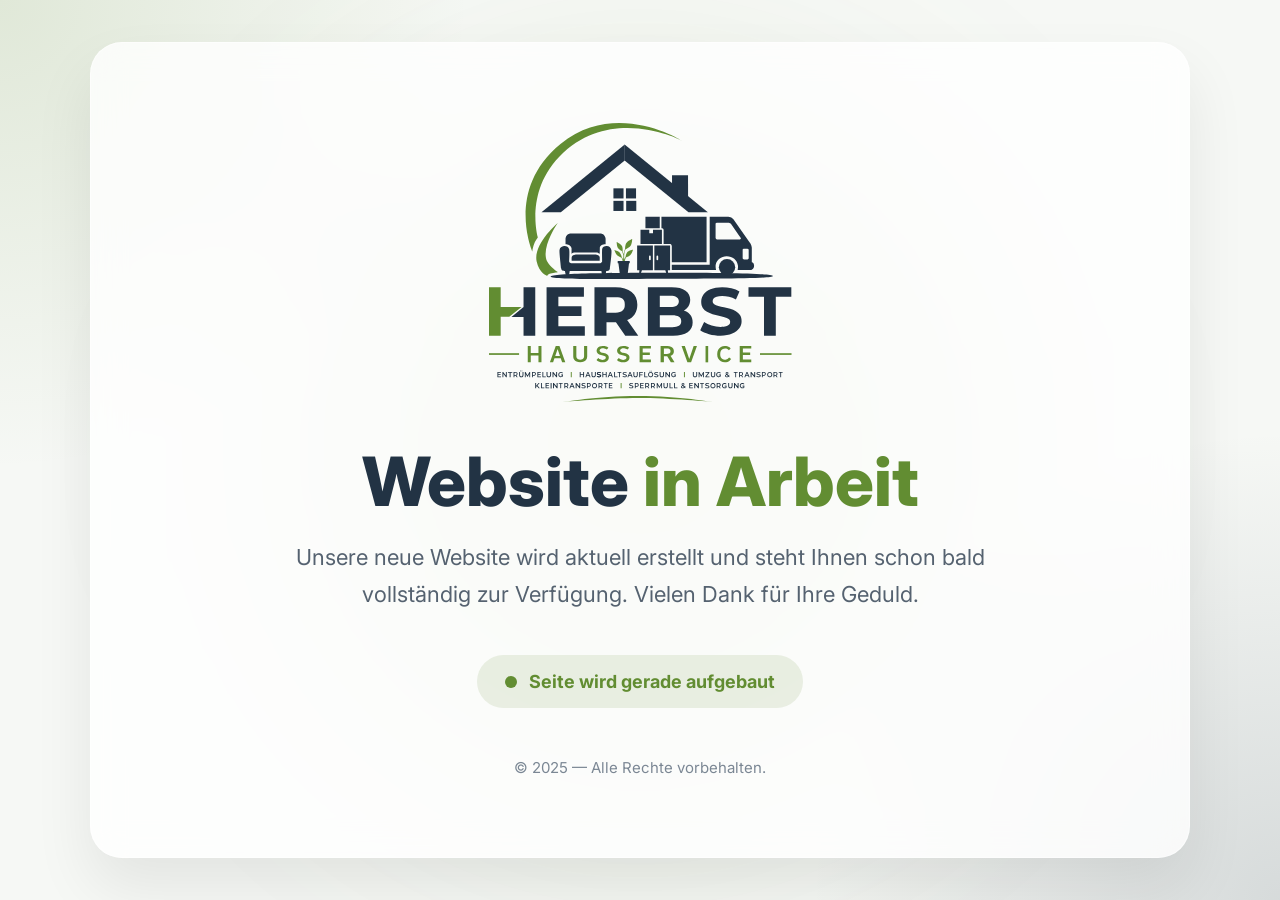
==== commit b32d19b6: "Update index.html" ====
--- a/index.html
+++ b/index.html
@@ -144,136 +144,136 @@
 <div class="container">
 
   <div class="logo">
-   <svg width="1257" height="1160" viewBox="0 0 1257 1160" fill="none" xmlns="http://www.w3.org/2000/svg">
-<path d="M180 534.483C180 534.483 66.5004 274.483 297 86.9832C527.5 -100.517 801.502 73.4834 801.502 73.4834C801.502 73.4834 505.5 -81.0167 292 140.483C148.118 289.757 203 475.983 203 475.983C203 475.983 194.134 485.983 187.5 502.983C180.866 519.983 180 534.483 180 534.483Z" fill="#628D32"/>
-<path d="M256 637.983C255.999 622.983 537.484 622.471 718 621.983C898.488 621.496 1177 622.983 1180 635.483C1183 647.983 898.449 646.495 718 646.983C537.566 647.471 256.001 652.983 256 637.983Z" fill="#223344"/>
-<path d="M555.5 574.983C555.5 574.983 554.77 569.352 553.5 565.983C552.576 563.532 550.5 559.983 550.5 559.983C550.5 559.983 539.078 556.014 533.5 550.983C525.908 544.137 521 527.983 521 527.983C521 527.983 536.865 531.797 543.5 538.983C549.31 545.276 552.5 558.983 552.5 558.983C552.5 558.983 554.414 561.982 555.5 563.983C556.333 565.519 557.5 567.983 557.5 567.983C557.5 567.983 559.5 550.983 557.5 545.983C555.5 540.983 553.5 533.483 553.5 533.483C553.5 533.483 542.25 528.037 537.5 521.983C530.542 513.116 530.5 493.983 530.5 493.983C530.5 493.983 547.528 501.331 552.5 510.983C556.382 518.52 555.5 532.483 555.5 532.483C555.5 532.483 556.744 536.437 557.5 538.983C558.31 541.709 559.5 545.983 559.5 545.983C559.5 545.983 560.701 538.289 562 533.483C563.128 529.311 565.5 522.983 565.5 522.983C565.5 522.983 565.373 507.602 570 499.483C575.957 489.031 595 481.483 595 481.483C595 481.483 594.76 501.571 587.5 510.983C581.745 518.445 567.5 524.483 567.5 524.483C567.5 524.483 565.039 529.858 564 533.483C562.638 538.236 562.497 541.065 562 545.983C561.136 554.531 562 567.983 562 567.983C562 567.983 562.884 564.187 564 561.983C565.077 559.857 567.5 556.983 567.5 556.983C567.5 556.983 569.153 542.437 575 535.983C581.646 528.648 598.5 526.483 598.5 526.483C598.5 526.483 594.263 541.662 587.5 548.483C581.651 554.382 569 558.983 569 558.983C569 558.983 566.539 564.358 565.5 567.983C564.73 570.671 564 574.983 564 574.983H555.5Z" fill="#628D32"/>
-<path d="M343 543.483V520.483C343 520.483 342 513.483 334 507.983C326 502.483 318 503.483 318 503.483V480.483C318 480.483 318 472.817 323 466.983C329.857 458.983 340 458.983 340 458.983H461.5C461.5 458.983 473.5 458.983 479 466.983C484.5 474.983 484.5 480.483 484.5 480.483V503.483C484.5 503.483 475 501.983 467 507.983C459.453 513.644 460.5 520.483 460.5 520.483L460 543.983C460 543.983 456.5 540.983 452.5 538.983C449.904 537.685 444.5 537.983 444.5 537.983H357C357 537.983 353.5 537.65 349.5 538.983C345.5 540.317 343 543.483 343 543.483Z" fill="#223344"/>
-<path d="M299.5 602.983C299.5 602.983 291.5 536.483 293 527.483C294.499 518.483 301.99 512.383 311.5 511.483C321.268 510.559 330.5 514.983 333 524.483C335.5 533.983 333 572.983 333 574.983C332.999 576.983 333.946 578.45 335.5 579.983C337.306 581.767 340 581.983 341.5 582.483C343 582.983 460 582.483 462 582.483C464 582.483 465.389 581.457 467 579.983C468.68 578.446 469.5 576.483 470 574.983C470.5 573.483 469.104 533.983 470 524.483C470.895 514.983 480.353 511.171 489.5 511.483C499.195 511.814 505.5 517.483 508.5 527.483C511.5 537.483 502.5 602.983 502.5 602.983C502.5 602.983 502.243 609.493 499.5 611.983C497.35 613.934 492.5 614.483 492.5 614.483H487L485 626.983C485 626.983 483.5 633.483 478 633.483C472.5 633.483 469.5 629.983 469 626.983C468.5 623.983 467 614.483 467 614.483H335.5L333 630.483C333 630.483 330.047 635.363 326.5 635.983C322.264 636.725 318.5 630.483 318.5 630.483L315.5 614.483C315.5 614.483 306.559 615.463 303 611.983C300.303 609.347 299.5 602.983 299.5 602.983Z" fill="#223344"/>
-<path d="M760.5 216.983V253.983L827 308.483V216.983H760.5Z" fill="#223344"/>
-<path d="M1142.7 883.483V722.181H1078.2V682.483H1256.2V722.181H1191.7V883.483H1142.7Z" fill="#223344"/>
-<path d="M961.83 883.483C945.28 883.483 929.42 881.447 914.25 877.376C899.079 873.119 886.864 867.659 877.604 860.996L893.858 827.126C902.724 833.048 913.166 837.953 925.184 841.84C937.4 845.541 949.713 847.392 962.126 847.392C971.583 847.392 979.168 846.559 984.882 844.894C990.793 843.043 995.127 840.544 997.885 837.398C1000.64 834.251 1002.02 830.642 1002.02 826.57C1002.02 821.388 999.856 817.316 995.521 814.355C991.187 811.208 985.473 808.71 978.38 806.859C971.287 804.823 963.406 802.972 954.738 801.307C946.266 799.456 937.695 797.235 929.026 794.644C920.554 792.052 912.772 788.721 905.679 784.649C898.586 780.577 892.774 775.21 888.243 768.547C883.908 761.884 881.741 753.37 881.741 743.005C881.741 731.9 884.893 721.813 891.198 712.744C897.7 703.49 907.354 696.179 920.16 690.812C933.164 685.26 949.418 682.483 968.923 682.483C981.927 682.483 994.733 683.964 1007.34 686.925C1019.95 689.702 1031.08 693.958 1040.74 699.696L1025.96 733.844C1016.31 728.662 1006.65 724.867 996.999 722.461C987.345 719.87 977.888 718.574 968.628 718.574C959.368 718.574 951.782 719.592 945.872 721.628C939.961 723.664 935.725 726.348 933.164 729.679C930.602 732.826 929.322 736.528 929.322 740.784C929.322 745.782 931.489 749.854 935.823 753C940.158 755.961 945.872 758.367 952.964 760.218C960.057 762.069 967.84 763.92 976.311 765.771C984.98 767.621 993.551 769.75 1002.02 772.156C1010.69 774.562 1018.57 777.801 1025.67 781.873C1032.76 785.945 1038.47 791.312 1042.81 797.975C1047.34 804.638 1049.6 813.059 1049.6 823.239C1049.6 834.159 1046.35 844.153 1039.85 853.222C1033.35 862.291 1023.6 869.602 1010.59 875.155C997.787 880.707 981.532 883.483 961.83 883.483Z" fill="#223344"/>
-<path d="M660.203 883.483V682.483H759.287C784.783 682.483 803.904 687.269 816.652 696.84C829.593 706.412 836.063 719.046 836.063 734.743C836.063 745.272 833.456 754.46 828.241 762.309C823.026 769.966 815.879 775.9 806.801 780.112C797.723 784.323 787.294 786.429 775.512 786.429L781.016 774.656C793.764 774.656 805.063 776.762 814.913 780.973C824.764 784.993 832.393 791.023 837.801 799.063C843.403 807.103 846.203 816.962 846.203 828.639C846.203 845.868 839.346 859.363 825.633 869.126C811.92 878.698 791.736 883.483 765.082 883.483H660.203ZM709.703 848.452H761.605C773.773 848.452 782.948 846.538 789.128 842.709C795.502 838.689 798.689 832.372 798.689 823.758C798.689 815.335 795.502 809.113 789.128 805.093C782.948 800.882 773.773 798.776 761.605 798.776H703.371V764.893H753.493C764.889 764.893 773.58 762.979 779.568 759.15C785.748 755.13 788.839 749.1 788.839 741.06C788.839 733.212 785.748 727.373 779.568 723.545C773.58 719.525 764.889 717.515 753.493 717.515H709.703V848.452Z" fill="#223344"/>
-<path d="M438.203 883.483V682.483H525.974C554.546 682.483 576.758 688.992 592.61 702.009C608.461 714.835 616.387 732.638 616.387 755.418C616.387 770.349 612.767 783.27 605.526 794.182C598.285 804.902 588.011 813.133 574.703 818.876C561.396 824.619 545.544 827.49 527.149 827.49H464.623L488.203 807.606V883.483H438.203ZM566.203 883.483L515.203 810.549H568.245L620.203 883.483H566.203ZM488.203 812.631L464.623 788.008H525.974C540.652 788.008 547.963 785.592 555.203 779.466C562.444 773.149 564.203 766.329 564.203 755.418C564.203 744.315 562.444 736.849 555.203 730.723C547.963 724.598 540.652 723.688 525.974 723.688H464.623L488.203 698.563V812.631Z" fill="#223344"/>
-<path d="M239.203 883.483V682.483H394.39V722.181H288.203V844.288H398.203V883.483H239.203ZM282.914 801.576V761.878H384.203V801.576H282.914Z" fill="#223344"/>
-<path d="M143.502 883.483V682.483H192.203V883.483H143.502ZM93.2034 806.098L143.502 764.893H147.11V806.098H93.2034Z" fill="#223344"/>
-<path d="M0 883.483V682.483H48.5547V883.483H0ZM44.9581 805.483V764.483H135.203L84.2033 805.483H44.9581Z" fill="#628D32"/>
-<path d="M991.86 939.983C993.841 941.506 995.327 942.983 996.813 944.483L1004.24 936.483C1001.27 933.483 999.289 931.983 997.803 930.983C996.318 929.983 993.841 928.483 989.879 927.483C986.599 926.449 983.439 926.483 979.623 926.483C973.642 926.483 968.286 927.83 963.555 930.523C958.824 933.217 955.086 937.106 952.341 942.191C949.596 947.254 948.223 953.352 948.223 960.483C948.223 967.594 949.584 973.691 952.307 978.776C955.03 983.861 958.757 987.75 963.488 990.443C968.219 993.137 973.598 994.483 979.623 994.483C983.707 994.483 987.522 994.147 990.87 992.983C994.217 991.798 997.285 990.073 999.785 987.983C1002.5 985.641 1004.58 983.721 1006.22 981.103L997.803 974.483C996.822 975.992 992.32 979.449 990.87 980.483C989.441 981.518 987.356 982.407 985.548 982.945C983.763 983.462 981.844 983.721 979.791 983.721C976.086 983.721 972.794 982.848 969.915 981.103C967.059 979.336 964.805 976.729 963.153 973.282C961.524 969.813 960.71 965.547 960.71 960.483C960.71 955.506 961.524 951.294 963.153 947.846C964.782 944.378 967.036 941.749 969.915 939.961C972.794 938.151 977.733 936.983 981.459 936.983C987.403 936.983 990.432 938.906 991.86 939.983Z" fill="#628D32"/>
-<path d="M910.758 926.483V994.483H899.758V926.483H910.758Z" fill="#628D32"/>
-<path d="M813.768 926.483L831.712 980.007H832.419L850.33 926.483H864.066L839.759 994.483H824.339L800.066 926.483H813.768Z" fill="#628D32"/>
-<path d="M713 994.483V926.483H741.463C747.293 926.483 752.185 927.391 756.139 929.206C760.116 931.021 763.118 933.567 765.144 936.843C767.195 940.097 768.22 943.893 768.22 948.231C768.22 952.592 767.183 956.377 765.107 959.587C763.057 962.774 760.03 965.242 756.027 966.991C752.025 968.718 747.108 969.581 741.277 969.581H721.005V959.354H739.424C742.834 959.354 745.626 958.934 747.8 958.093C749.974 957.229 751.58 955.979 752.618 954.341C753.68 952.681 754.212 950.644 754.212 948.231C754.212 945.819 753.68 943.76 752.618 942.056C751.555 940.329 749.937 939.023 747.763 938.138C745.589 937.23 742.784 936.776 739.35 936.776H726.75V994.483H713ZM752.21 963.671L771 994.483H755.657L737.201 963.671H752.21Z" fill="#628D32"/>
-<path d="M625.75 994.483V926.483H672.75V936.81H638.626V954.078H668.297V964.425H638.626V983.15H672.75V994.483H625.75Z" fill="#628D32"/>
-<path d="M465.383 937.747C467.229 936.994 473.093 935.746 478.933 936.831C483.823 937.74 487.842 939.295 489.822 941.266L496.089 933.382C493.782 931.411 488.832 928.454 483.882 927.469C479.364 926.569 477.042 926.483 472.191 926.483C467.407 926.483 463.124 927.301 459.341 928.936C455.559 930.55 452.566 932.82 450.363 935.746C448.182 938.672 447.092 942.082 447.092 945.976C447.092 950.71 448.716 954.507 451.965 957.369C455.236 960.209 459.686 962.328 465.316 963.727L473.093 965.663C475.54 966.266 477.676 966.954 479.501 967.729C481.348 968.482 482.783 969.428 483.807 970.569C484.83 971.688 485.353 973.108 485.375 974.829C485.353 976.722 484.764 978.379 483.606 979.799C482.449 981.197 480.847 982.295 478.8 983.091C476.775 983.865 474.417 984.253 471.724 984.253C469.143 984.253 466.807 983.876 464.715 983.123C462.646 982.37 461.608 982.164 459.133 980.686C456.658 979.208 456.658 979.208 454.183 976.744L446.758 984.253C448.738 986.599 448.738 986.599 451.213 988.57C454.183 990.541 454.079 990.503 457.973 992.095C461.889 993.687 466.506 994.483 471.824 994.483C477.298 994.483 481.96 993.666 485.809 992.031C489.681 990.374 492.64 988.082 494.688 985.156C496.735 982.209 497.758 978.798 497.758 974.926C497.758 972.064 497.202 969.568 496.089 967.438C494.977 965.308 493.464 963.49 491.55 961.984C489.659 960.478 487.512 959.23 485.108 958.24C482.727 957.251 480.246 956.465 477.665 955.884L471.257 954.335C469.855 954.013 468.464 953.614 467.085 953.141C465.705 952.668 464.448 952.087 463.313 951.398C462.178 950.688 461.277 949.828 460.61 948.817C459.964 947.805 459.642 946.611 459.642 945.234C459.664 943.577 460.165 942.104 461.144 940.813C462.123 939.522 463.536 938.5 465.383 937.747Z" fill="#628D32"/>
-<path d="M395.053 926.483H408V970.247C408 975.044 406.79 979.263 404.371 982.905C401.974 986.546 398.601 989.392 394.25 991.441C389.9 993.469 384.816 994.483 379 994.483C373.16 994.483 368.065 993.469 363.715 991.441C359.364 989.392 355.991 986.546 353.594 982.905C351.198 979.263 350 975.044 350 970.247V926.483H362.947V969.233C362.947 972.024 363.598 974.51 364.901 976.69C366.227 978.871 368.089 980.582 370.485 981.825C372.881 983.046 375.72 983.657 379 983.657C382.28 983.657 385.119 983.046 387.515 981.825C389.935 980.582 391.796 978.871 393.099 976.69C394.402 974.51 395.053 972.024 395.053 969.233V926.483Z" fill="#628D32"/>
-<path d="M266.398 994.483H253.066L277.339 926.483H292.759L317.066 994.483H303.734L285.318 940.429H284.78L266.398 994.483ZM266.836 967.821H303.195V977.716H266.836V967.821Z" fill="#628D32"/>
-<path d="M161.041 994.483V926.483H173.539V955.27H205.509V926.483H218.041V994.483H205.509V965.597H173.539V994.483H161.041Z" fill="#628D32"/>
-<path d="M1041.75 994.483V926.483H1089.75V936.81H1054.9V954.078H1085.2V964.425H1054.9V983.15H1089.75V994.483H1041.75Z" fill="#628D32"/>
-<path d="M550.748 937.747C552.631 936.994 558.609 935.746 564.563 936.831C569.549 937.74 573.648 939.295 575.667 941.266L582.057 933.382C579.704 931.411 574.657 928.454 569.61 927.469C565.003 926.569 562.636 926.483 557.69 926.483C552.812 926.483 548.445 927.301 544.588 928.936C540.731 930.55 537.68 932.82 535.434 935.746C533.21 938.672 532.099 942.082 532.099 945.976C532.099 950.71 533.755 954.507 537.067 957.369C540.402 960.209 544.94 962.328 550.68 963.727L558.609 965.663C561.105 966.266 563.283 966.954 565.143 967.729C567.026 968.482 568.49 969.428 569.533 970.569C570.577 971.688 571.11 973.108 571.133 974.829C571.11 976.722 570.509 978.379 569.329 979.799C568.149 981.197 566.516 982.295 564.428 983.091C562.364 983.865 559.959 984.253 557.214 984.253C554.582 984.253 552.2 983.876 550.067 983.123C547.957 982.37 546.899 982.164 544.376 980.686C541.852 979.208 541.852 979.208 539.329 976.744L531.758 984.253C533.777 986.599 533.777 986.599 536.301 988.57C539.329 990.541 539.222 990.503 543.193 992.095C547.186 993.687 551.893 994.483 557.316 994.483C562.897 994.483 567.65 993.666 571.575 992.031C575.523 990.374 578.54 988.082 580.627 985.156C582.715 982.209 583.758 978.798 583.758 974.926C583.758 972.064 583.191 969.568 582.057 967.438C580.922 965.308 579.38 963.49 577.428 961.984C575.5 960.478 573.311 959.23 570.86 958.24C568.433 957.251 565.903 956.465 563.271 955.884L556.737 954.335C555.308 954.013 553.89 953.614 552.483 953.141C551.077 952.668 549.795 952.087 548.638 951.398C547.481 950.688 546.562 949.828 545.881 948.817C545.223 947.805 544.894 946.611 544.894 945.234C544.917 943.577 545.427 942.104 546.426 940.813C547.424 939.522 548.865 938.5 550.748 937.747Z" fill="#628D32"/>
-<rect x="1126" y="956.483" width="131" height="7" fill="#628D32"/>
-<rect y="956.483" width="125" height="7" fill="#628D32"/>
-<path d="M732.952 1056.48V1034.48H736.221L749.631 1051.42H748.012V1034.48H751.952V1056.48H748.684L735.274 1039.54H736.893V1056.48H732.952Z" fill="#223344"/>
-<path d="M671.592 1056.48C670.069 1056.48 668.667 1056.21 667.386 1055.66C666.105 1055.11 664.991 1054.34 664.044 1053.36C663.097 1052.36 662.364 1051.2 661.844 1049.88C661.324 1048.53 661.064 1047.06 661.064 1045.47C661.064 1043.88 661.324 1042.42 661.844 1041.1C662.364 1039.75 663.097 1038.59 664.044 1037.61C664.991 1036.61 666.105 1035.84 667.386 1035.28C668.667 1034.73 670.06 1034.46 671.564 1034.46C673.086 1034.46 674.479 1034.73 675.742 1035.28C677.023 1035.84 678.137 1036.61 679.084 1037.61C680.031 1038.59 680.764 1039.75 681.284 1041.1C681.804 1042.42 682.064 1043.88 682.064 1045.47C682.064 1047.06 681.804 1048.53 681.284 1049.88C680.764 1051.22 680.031 1052.38 679.084 1053.36C678.137 1054.34 677.023 1055.11 675.742 1055.66C674.479 1056.21 673.096 1056.48 671.592 1056.48ZM671.564 1053C672.548 1053 673.458 1052.81 674.293 1052.45C675.129 1052.08 675.853 1051.56 676.466 1050.89C677.079 1050.19 677.552 1049.4 677.886 1048.5C678.239 1047.58 678.415 1046.57 678.415 1045.47C678.415 1044.37 678.239 1043.37 677.886 1042.47C677.552 1041.56 677.079 1040.76 676.466 1040.09C675.853 1039.39 675.129 1038.86 674.293 1038.5C673.458 1038.13 672.548 1037.95 671.564 1037.95C670.58 1037.95 669.67 1038.13 668.835 1038.5C668.018 1038.86 667.293 1039.39 666.662 1040.09C666.049 1040.76 665.567 1041.56 665.214 1042.47C664.88 1043.37 664.712 1044.37 664.712 1045.47C664.712 1046.55 664.88 1047.55 665.214 1048.47C665.567 1049.39 666.049 1050.19 666.662 1050.89C667.275 1051.56 667.999 1052.08 668.835 1052.45C669.67 1052.81 670.58 1053 671.564 1053ZM674.266 1032.68C673.801 1032.68 673.402 1032.52 673.068 1032.2C672.752 1031.85 672.594 1031.4 672.594 1030.85C672.594 1030.3 672.752 1029.85 673.068 1029.5C673.402 1029.16 673.801 1028.98 674.266 1028.98C674.73 1028.98 675.12 1029.16 675.435 1029.5C675.77 1029.85 675.937 1030.3 675.937 1030.85C675.937 1031.4 675.77 1031.85 675.435 1032.2C675.12 1032.52 674.73 1032.68 674.266 1032.68ZM668.862 1032.68C668.398 1032.68 667.999 1032.52 667.665 1032.2C667.349 1031.85 667.191 1031.4 667.191 1030.85C667.191 1030.3 667.349 1029.85 667.665 1029.5C667.999 1029.16 668.398 1028.98 668.862 1028.98C669.327 1028.98 669.716 1029.16 670.032 1029.5C670.366 1029.85 670.533 1030.3 670.533 1030.85C670.533 1031.4 670.366 1031.85 670.032 1032.2C669.716 1032.52 669.327 1032.68 668.862 1032.68Z" fill="#223344"/>
-<path d="M624.176 1056.48V1034.48H639.176V1037.91H627.992V1056.48H624.176ZM627.669 1048.06V1044.6H637.914V1048.06H627.669Z" fill="#223344"/>
-<path d="M540.257 1056.48V1037.94H534.008V1034.48H550.008V1037.94H543.759V1056.48H540.257Z" fill="#223344"/>
-<path d="M456.831 1056.52C455.071 1056.52 453.386 1056.29 451.776 1055.82C450.166 1055.33 448.889 1054.71 447.944 1053.96L449.393 1050.87C450.295 1051.54 451.411 1052.1 452.742 1052.55C454.073 1053 455.436 1053.22 456.831 1053.22C458.012 1053.22 458.967 1053.1 459.697 1052.86C460.427 1052.61 460.964 1052.29 461.307 1051.88C461.651 1051.45 461.822 1050.97 461.822 1050.44C461.822 1049.79 461.576 1049.27 461.082 1048.88C460.588 1048.48 459.944 1048.16 459.15 1047.94C458.377 1047.69 457.508 1047.47 456.542 1047.27C455.597 1047.06 454.642 1046.83 453.676 1046.56C452.731 1046.28 451.862 1045.92 451.068 1045.49C450.295 1045.04 449.661 1044.45 449.168 1043.72C448.674 1042.99 448.427 1042.05 448.427 1040.91C448.427 1039.75 448.749 1038.69 449.393 1037.73C450.059 1036.75 451.057 1035.98 452.388 1035.41C453.74 1034.82 455.447 1034.52 457.508 1034.52C458.86 1034.52 460.202 1034.69 461.533 1035.01C462.864 1035.34 464.023 1035.81 465.01 1036.42L463.69 1039.5C462.681 1038.93 461.64 1038.52 460.567 1038.25C459.493 1037.97 458.463 1037.82 457.475 1037.82C456.316 1037.82 455.372 1037.96 454.642 1038.22C453.933 1038.49 453.407 1038.83 453.064 1039.26C452.742 1039.69 452.581 1040.18 452.581 1040.73C452.581 1041.38 452.817 1041.91 453.289 1042.32C453.783 1042.7 454.416 1043.01 455.189 1043.23C455.983 1043.46 456.864 1043.68 457.83 1043.9C458.796 1044.11 459.751 1044.34 460.695 1044.61C461.661 1044.87 462.531 1045.22 463.304 1045.65C464.098 1046.07 464.731 1046.65 465.203 1047.39C465.697 1048.12 465.944 1049.05 465.944 1050.17C465.944 1051.31 465.611 1052.37 464.946 1053.35C464.302 1054.3 463.304 1055.08 461.951 1055.67C460.599 1056.24 458.892 1056.52 456.831 1056.52Z" fill="#223344"/>
-<path d="M456.831 1056.52C455.071 1056.52 453.386 1056.29 451.776 1055.82C450.166 1055.33 448.889 1054.71 447.944 1053.96L449.393 1050.87C450.295 1051.54 451.411 1052.1 452.742 1052.55C454.073 1053 455.436 1053.22 456.831 1053.22C458.012 1053.22 458.967 1053.1 459.697 1052.86C460.427 1052.61 460.964 1052.29 461.307 1051.88C461.651 1051.45 461.822 1050.97 461.822 1050.44C461.822 1049.79 461.576 1049.27 461.082 1048.88C460.588 1048.48 459.944 1048.16 459.15 1047.94C458.377 1047.69 457.508 1047.47 456.542 1047.27C455.597 1047.06 454.642 1046.83 453.676 1046.56C452.731 1046.28 451.862 1045.92 451.068 1045.49C450.295 1045.04 449.661 1044.45 449.168 1043.72C448.674 1042.99 448.427 1042.05 448.427 1040.91C448.427 1039.75 448.749 1038.69 449.393 1037.73C450.059 1036.75 451.057 1035.98 452.388 1035.41C453.74 1034.82 455.447 1034.52 457.508 1034.52C458.86 1034.52 460.202 1034.69 461.533 1035.01C462.864 1035.34 464.023 1035.81 465.01 1036.42L463.69 1039.5C462.681 1038.93 461.64 1038.52 460.567 1038.25C459.493 1037.97 458.463 1037.82 457.475 1037.82C456.316 1037.82 455.372 1037.96 454.642 1038.22C453.933 1038.49 453.407 1038.83 453.064 1039.26C452.742 1039.69 452.581 1040.18 452.581 1040.73C452.581 1041.38 452.817 1041.91 453.289 1042.32C453.783 1042.7 454.416 1043.01 455.189 1043.23C455.983 1043.46 456.864 1043.68 457.83 1043.9C458.796 1044.11 459.751 1044.34 460.695 1044.61C461.661 1044.87 462.531 1045.22 463.304 1045.65C464.098 1046.07 464.731 1046.65 465.203 1047.39C465.697 1048.12 465.944 1049.05 465.944 1050.17C465.944 1051.31 465.611 1052.37 464.946 1053.35C464.302 1054.3 463.304 1055.08 461.951 1055.67C460.599 1056.24 458.892 1056.52 456.831 1056.52Z" fill="#223344"/>
-<path d="M694.887 1056.48C693.127 1056.48 691.442 1056.25 689.832 1055.78C688.222 1055.29 686.945 1054.67 686 1053.92L687.449 1050.83C688.351 1051.5 689.467 1052.06 690.798 1052.51C692.129 1052.96 693.492 1053.18 694.887 1053.18C696.068 1053.18 697.023 1053.06 697.753 1052.82C698.483 1052.57 699.02 1052.25 699.363 1051.84C699.707 1051.41 699.878 1050.93 699.878 1050.4C699.878 1049.75 699.631 1049.23 699.138 1048.84C698.644 1048.44 698 1048.12 697.206 1047.9C696.433 1047.65 695.564 1047.43 694.598 1047.23C693.653 1047.02 692.698 1046.79 691.732 1046.52C690.787 1046.24 689.918 1045.88 689.123 1045.45C688.351 1045 687.717 1044.41 687.224 1043.68C686.73 1042.95 686.483 1042.01 686.483 1040.87C686.483 1039.71 686.805 1038.65 687.449 1037.69C688.114 1036.71 689.113 1035.94 690.444 1035.37C691.796 1034.78 693.503 1034.48 695.564 1034.48C696.916 1034.48 698.258 1034.65 699.589 1034.97C700.919 1035.3 702.079 1035.77 703.066 1036.38L701.746 1039.46C700.737 1038.89 699.696 1038.48 698.623 1038.21C697.549 1037.93 696.519 1037.78 695.531 1037.78C694.372 1037.78 693.428 1037.92 692.698 1038.18C691.989 1038.45 691.463 1038.79 691.12 1039.22C690.798 1039.65 690.637 1040.14 690.637 1040.69C690.637 1041.34 690.873 1041.87 691.345 1042.28C691.839 1042.66 692.472 1042.97 693.245 1043.19C694.039 1043.42 694.92 1043.64 695.886 1043.86C696.852 1044.07 697.807 1044.3 698.751 1044.57C699.717 1044.83 700.587 1045.18 701.36 1045.61C702.154 1046.03 702.787 1046.61 703.259 1047.35C703.753 1048.08 704 1049.01 704 1050.13C704 1051.27 703.667 1052.33 703.002 1053.31C702.358 1054.26 701.36 1055.04 700.007 1055.63C698.655 1056.2 696.948 1056.48 694.887 1056.48Z" fill="#223344"/>
-<path d="M563.887 1056.48C562.127 1056.48 560.442 1056.25 558.832 1055.78C557.222 1055.29 555.945 1054.67 555 1053.92L556.449 1050.83C557.351 1051.5 558.467 1052.06 559.798 1052.51C561.129 1052.96 562.492 1053.18 563.887 1053.18C565.068 1053.18 566.023 1053.06 566.753 1052.82C567.483 1052.57 568.02 1052.25 568.363 1051.84C568.707 1051.41 568.878 1050.93 568.878 1050.4C568.878 1049.75 568.631 1049.23 568.138 1048.84C567.644 1048.44 567 1048.12 566.206 1047.9C565.433 1047.65 564.564 1047.43 563.598 1047.23C562.653 1047.02 561.698 1046.79 560.732 1046.52C559.787 1046.24 558.918 1045.88 558.123 1045.45C557.351 1045 556.717 1044.41 556.224 1043.68C555.73 1042.95 555.483 1042.01 555.483 1040.87C555.483 1039.71 555.805 1038.65 556.449 1037.69C557.114 1036.71 558.113 1035.94 559.444 1035.37C560.796 1034.78 562.503 1034.48 564.564 1034.48C565.916 1034.48 567.258 1034.65 568.589 1034.97C569.919 1035.3 571.079 1035.77 572.066 1036.38L570.746 1039.46C569.737 1038.89 568.696 1038.48 567.623 1038.21C566.549 1037.93 565.519 1037.78 564.531 1037.78C563.372 1037.78 562.428 1037.92 561.698 1038.18C560.989 1038.45 560.463 1038.79 560.12 1039.22C559.798 1039.65 559.637 1040.14 559.637 1040.69C559.637 1041.34 559.873 1041.87 560.345 1042.28C560.839 1042.66 561.472 1042.97 562.245 1043.19C563.039 1043.42 563.92 1043.64 564.886 1043.86C565.852 1044.07 566.807 1044.3 567.751 1044.57C568.717 1044.83 569.587 1045.18 570.36 1045.61C571.154 1046.03 571.787 1046.61 572.259 1047.35C572.753 1048.08 573 1049.01 573 1050.13C573 1051.27 572.667 1052.33 572.002 1053.31C571.358 1054.26 570.36 1055.04 569.007 1055.63C567.655 1056.2 565.948 1056.48 563.887 1056.48Z" fill="#223344"/>
-<path d="M434.823 1056.48C432.004 1056.48 429.792 1055.65 428.187 1053.97C426.601 1052.3 425.808 1049.88 425.808 1046.72V1034.48H429.625V1046.57C429.625 1048.8 430.076 1050.42 430.976 1051.43C431.896 1052.44 433.188 1052.95 434.852 1052.95C436.516 1052.95 437.798 1052.44 438.699 1051.43C439.599 1050.42 440.05 1048.8 440.05 1046.57V1034.48H443.808V1046.72C443.808 1049.88 443.006 1052.3 441.4 1053.97C439.815 1055.65 437.622 1056.48 434.823 1056.48Z" fill="#223344"/>
-<path d="M718.015 1056.48C715.196 1056.48 712.984 1055.65 711.378 1053.97C709.793 1052.3 709 1049.88 709 1046.72V1034.48H712.817V1046.57C712.817 1048.8 713.268 1050.42 714.168 1051.43C715.088 1052.44 716.38 1052.95 718.044 1052.95C719.708 1052.95 720.99 1052.44 721.891 1051.43C722.791 1050.42 723.241 1048.8 723.241 1046.57V1034.48H727V1046.72C727 1049.88 726.197 1052.3 724.592 1053.97C723.007 1055.65 720.814 1056.48 718.015 1056.48Z" fill="#223344"/>
-<path d="M400.144 1056.48L409.274 1034.48H412.985L422.144 1056.48H418.202L410.347 1036.65H411.854L404.028 1056.48H400.144ZM404.347 1051.39L405.361 1048.19H416.318L417.332 1051.39H404.347Z" fill="#223344"/>
-<path d="M391.238 1056.48V1034.48H395V1056.48H391.238ZM377 1056.48V1034.48H380.762V1056.48H377ZM380.444 1047.05V1043.57H391.527V1047.05H380.444Z" fill="#223344"/>
-<path d="M339.84 1056.48V1034.48H343.84V1056.48H339.84Z" fill="#628D32"/>
-<path d="M263.952 1056.48V1034.48H267.22L280.63 1051.42H279.011V1034.48H282.952V1056.48H279.683L266.273 1039.54H267.892V1056.48H263.952Z" fill="#223344"/>
-<path d="M248.516 1056.48C245.54 1056.48 243.205 1055.65 241.511 1053.97C239.837 1052.3 239 1049.88 239 1046.72V1034.48H243.029V1046.57C243.029 1048.8 243.505 1050.42 244.455 1051.43C245.426 1052.44 246.79 1052.95 248.546 1052.95C250.303 1052.95 251.656 1052.44 252.607 1051.43C253.557 1050.42 254.033 1048.8 254.033 1046.57V1034.48H258V1046.72C258 1049.88 257.153 1052.3 255.458 1053.97C253.785 1055.65 251.47 1056.48 248.516 1056.48Z" fill="#223344"/>
-<path d="M221.936 1056.48V1034.48H225.605V1053.03H235.936V1056.48H221.936Z" fill="#223344"/>
-<path d="M520 1056.48V1034.48H523.669V1053.03H534V1056.48H520Z" fill="#223344"/>
-<path d="M645 1056.48V1034.48H648.669V1053.03H659V1056.48H645Z" fill="#223344"/>
-<path d="M178.752 1056.48V1034.48H186.615C188.308 1034.48 189.755 1034.8 190.957 1035.43C192.176 1036.05 193.114 1036.96 193.769 1038.13C194.424 1039.3 194.752 1040.7 194.752 1042.31C194.752 1043.92 194.424 1045.32 193.769 1046.49C193.114 1047.66 192.176 1048.56 190.957 1049.19C189.755 1049.82 188.308 1050.13 186.615 1050.13H180.718L182.301 1048.22V1056.48H178.752ZM182.301 1048.66L180.718 1046.68H186.452C188.017 1046.68 189.191 1046.3 189.974 1045.55C190.775 1044.77 191.175 1043.69 191.175 1042.31C191.175 1040.91 190.775 1039.83 189.974 1039.07C189.191 1038.32 188.017 1037.94 186.452 1037.94H180.718L182.301 1035.93V1048.66Z" fill="#223344"/>
-<path d="M149 1056.48V1034.48H152.073L160.862 1050.54H159.253L167.898 1034.48H170.971L171 1056.48H167.467L167.439 1040.55H168.185L160.833 1053.97H159.167L151.7 1040.55H152.561V1056.48H149Z" fill="#223344"/>
-<path d="M134.191 1056.48C131.372 1056.48 129.16 1055.64 127.555 1053.96C125.969 1052.28 125.176 1049.85 125.176 1046.67V1034.37H128.994V1046.52C128.994 1048.76 129.444 1050.39 130.344 1051.41C131.264 1052.42 132.556 1052.93 134.22 1052.93C135.884 1052.93 137.166 1052.42 138.067 1051.41C138.967 1050.39 139.418 1048.76 139.418 1046.52V1034.37H143.176V1046.67C143.176 1049.85 142.374 1052.28 140.768 1053.96C139.183 1055.64 136.99 1056.48 134.191 1056.48ZM137.069 1032.25C136.579 1032.25 136.158 1032.09 135.806 1031.75C135.473 1031.4 135.307 1030.94 135.307 1030.38C135.307 1029.82 135.473 1029.37 135.806 1029.01C136.158 1028.66 136.579 1028.48 137.069 1028.48C137.558 1028.48 137.969 1028.66 138.302 1029.01C138.654 1029.37 138.83 1029.82 138.83 1030.38C138.83 1030.94 138.654 1031.4 138.302 1031.75C137.969 1032.09 137.558 1032.25 137.069 1032.25ZM131.372 1032.25C130.883 1032.25 130.462 1032.09 130.109 1031.75C129.777 1031.4 129.61 1030.94 129.61 1030.38C129.61 1029.82 129.777 1029.37 130.109 1029.01C130.462 1028.66 130.883 1028.48 131.372 1028.48C131.861 1028.48 132.273 1028.66 132.605 1029.01C132.958 1029.37 133.134 1029.82 133.134 1030.38C133.134 1030.94 132.958 1031.4 132.605 1031.75C132.273 1032.09 131.861 1032.25 131.372 1032.25Z" fill="#223344"/>
-<path d="M102 1056.48V1034.48H110.159C112.812 1034.48 114.887 1035.17 116.385 1036.56C117.901 1037.94 118.659 1039.86 118.659 1042.31C118.659 1043.92 118.318 1045.32 117.635 1046.49C116.953 1047.64 115.977 1048.53 114.707 1049.16C113.457 1049.77 111.95 1050.07 110.187 1050.07H104.047L105.696 1048.22V1056.48H102ZM115.02 1056.48L109.988 1048.5H113.94L119 1056.48H115.02ZM105.696 1048.66L104.047 1046.71H110.017C111.647 1046.71 112.869 1046.32 113.684 1045.55C114.518 1044.77 114.935 1043.69 114.935 1042.31C114.935 1040.91 114.518 1039.83 113.684 1039.07C112.869 1038.32 111.647 1037.94 110.017 1037.94H104.047L105.696 1035.93V1048.66Z" fill="#223344"/>
-<path d="M85.7781 1056.48V1037.94H78.7478V1034.48H96.7478V1037.94H89.7175V1056.48H85.7781Z" fill="#223344"/>
-<path d="M55.9041 1056.48V1034.48H59.0005L71.7047 1051.42H70.1709V1034.48H73.9041V1056.48H70.8076L58.1034 1039.54H59.6372V1056.48H55.9041Z" fill="#223344"/>
-<path d="M35 1056.48V1034.48H49.6V1037.91H38.7143V1053.06H50V1056.48H35ZM38.4286 1046.99V1043.63H48.3714V1046.99H38.4286Z" fill="#223344"/>
-<path d="M201 1056.48V1034.48H215.6V1037.91H204.714V1053.06H216V1056.48H201ZM204.429 1046.99V1043.63H214.371V1046.99H204.429Z" fill="#223344"/>
-<path d="M810 1056.48V1034.48H814V1056.48H810Z" fill="#628D32"/>
-<path d="M547 1102.48V1080.48H551V1102.48H547Z" fill="#628D32"/>
-<path d="M298.853 1056.48C297.279 1056.48 295.83 1056.22 294.506 1055.69C293.201 1055.14 292.059 1054.38 291.08 1053.4C290.102 1052.4 289.343 1051.23 288.806 1049.88C288.269 1048.54 288 1047.07 288 1045.48C288 1043.89 288.269 1042.43 288.806 1041.08C289.343 1039.74 290.102 1038.58 291.08 1037.6C292.078 1036.6 293.239 1035.84 294.564 1035.31C295.888 1034.76 297.337 1034.48 298.911 1034.48C300.619 1034.48 302.154 1034.78 303.517 1035.37C304.898 1035.96 306.06 1036.83 307 1037.97L304.639 1040.41C303.853 1039.58 302.998 1038.96 302.077 1038.58C301.175 1038.17 300.177 1037.97 299.083 1037.97C298.028 1037.97 297.049 1038.15 296.147 1038.52C295.245 1038.88 294.468 1039.4 293.815 1040.08C293.163 1040.75 292.654 1041.54 292.289 1042.46C291.944 1043.38 291.771 1044.38 291.771 1045.48C291.771 1046.56 291.944 1047.56 292.289 1048.48C292.654 1049.39 293.163 1050.2 293.815 1050.89C294.468 1051.56 295.235 1052.08 296.118 1052.45C297.001 1052.82 297.98 1053 299.055 1053C300.053 1053 301.012 1052.84 301.933 1052.51C302.874 1052.16 303.766 1051.59 304.611 1050.8L306.741 1053.76C305.685 1054.66 304.457 1055.34 303.056 1055.81C301.674 1056.26 300.273 1056.48 298.853 1056.48ZM306.741 1053.76L303.2 1053.24V1045.48H306.741V1053.76Z" fill="#223344"/>
-<path d="M299 1045.48H306.5V1048.48H299V1045.48Z" fill="#223344"/>
-<path d="M485.238 1056.48V1034.48H489V1056.48H485.238ZM471 1056.48V1034.48H474.762V1056.48H471ZM474.444 1047.05V1043.57H485.527V1047.05H474.444Z" fill="#223344"/>
-<path d="M493 1056.48L502.13 1034.48H505.841L515 1056.48H511.058L503.203 1036.65H504.71L496.884 1056.48H493ZM497.203 1051.39L498.217 1048.19H509.174L510.188 1051.39H497.203Z" fill="#223344"/>
-<path d="M575 1056.48L584.13 1034.48H587.841L597 1056.48H593.058L585.203 1036.65H586.71L578.884 1056.48H575ZM579.203 1051.39L580.217 1048.19H591.174L592.188 1051.39H579.203Z" fill="#223344"/>
-<path d="M609.015 1056.48C606.196 1056.48 603.984 1055.65 602.378 1053.97C600.793 1052.3 600 1049.88 600 1046.72V1034.48H603.817V1046.57C603.817 1048.8 604.268 1050.42 605.168 1051.43C606.088 1052.44 607.38 1052.95 609.044 1052.95C610.708 1052.95 611.99 1052.44 612.891 1051.43C613.791 1050.42 614.241 1048.8 614.241 1046.57V1034.48H618V1046.72C618 1049.88 617.197 1052.3 615.592 1053.97C614.007 1055.65 611.814 1056.48 609.015 1056.48Z" fill="#223344"/>
-<path d="M856.015 1056.48C853.196 1056.48 850.984 1055.65 849.378 1053.97C847.793 1052.3 847 1049.88 847 1046.72V1034.48H850.817V1046.57C850.817 1048.8 851.268 1050.42 852.168 1051.43C853.088 1052.44 854.38 1052.95 856.044 1052.95C857.708 1052.95 858.99 1052.44 859.891 1051.43C860.791 1050.42 861.241 1048.8 861.241 1046.57V1034.48H865V1046.72C865 1049.88 864.197 1052.3 862.592 1053.97C861.007 1055.65 858.814 1056.48 856.015 1056.48Z" fill="#223344"/>
-<path d="M871 1056.48V1034.48H874.073L882.862 1050.54H881.253L889.898 1034.48H892.971L893 1056.48H889.467L889.439 1040.55H890.185L882.833 1053.97H881.167L873.7 1040.55H874.561V1056.48H871Z" fill="#223344"/>
-<path d="M931.015 1056.48C928.196 1056.48 925.984 1055.65 924.378 1053.97C922.793 1052.3 922 1049.88 922 1046.72V1034.48H925.817V1046.57C925.817 1048.8 926.268 1050.42 927.168 1051.43C928.088 1052.44 929.38 1052.95 931.044 1052.95C932.708 1052.95 933.99 1052.44 934.891 1051.43C935.791 1050.42 936.241 1048.8 936.241 1046.57V1034.48H940V1046.72C940 1049.88 939.197 1052.3 937.592 1053.97C936.007 1055.65 933.814 1056.48 931.015 1056.48Z" fill="#223344"/>
-<path d="M997.826 1056.48L986.079 1044.73C985.414 1044.06 984.875 1043.44 984.464 1042.87C984.053 1042.3 983.759 1041.75 983.583 1041.21C983.407 1040.66 983.319 1040.1 983.319 1039.53C983.319 1038.53 983.564 1037.66 984.053 1036.9C984.542 1036.13 985.237 1035.53 986.138 1035.13C987.039 1034.7 988.086 1034.48 989.28 1034.48C990.396 1034.48 991.355 1034.68 992.158 1035.06C992.98 1035.43 993.617 1035.97 994.067 1036.69C994.537 1037.38 994.772 1038.22 994.772 1039.2C994.772 1040.05 994.566 1040.85 994.155 1041.58C993.744 1042.3 993.098 1042.98 992.217 1043.63C991.355 1044.28 990.2 1044.97 988.752 1045.68C987.675 1046.23 986.823 1046.75 986.197 1047.24C985.57 1047.73 985.12 1048.22 984.846 1048.71C984.572 1049.2 984.435 1049.74 984.435 1050.33C984.435 1050.92 984.601 1051.44 984.934 1051.89C985.286 1052.34 985.776 1052.7 986.402 1052.96C987.029 1053.21 987.763 1053.33 988.605 1053.33C989.858 1053.33 990.993 1053.05 992.011 1052.48C993.049 1051.88 993.92 1051.01 994.625 1049.84C995.33 1048.68 995.839 1047.24 996.152 1045.53L999.118 1046.54C998.707 1048.6 997.992 1050.37 996.974 1051.86C995.976 1053.33 994.742 1054.46 993.274 1055.26C991.806 1056.06 990.161 1056.45 988.34 1056.45C986.911 1056.45 985.629 1056.21 984.493 1055.72C983.358 1055.23 982.467 1054.56 981.821 1053.7C981.175 1052.84 980.852 1051.85 980.852 1050.73C980.852 1049.71 981.067 1048.79 981.498 1047.98C981.929 1047.16 982.614 1046.39 983.554 1045.65C984.493 1044.9 985.698 1044.14 987.166 1043.39C988.321 1042.8 989.221 1042.28 989.867 1041.83C990.533 1041.38 990.993 1040.95 991.248 1040.54C991.522 1040.13 991.659 1039.71 991.659 1039.26C991.659 1038.64 991.453 1038.16 991.042 1037.79C990.631 1037.4 990.044 1037.21 989.28 1037.21C988.458 1037.21 987.812 1037.42 987.342 1037.85C986.892 1038.26 986.667 1038.8 986.667 1039.47C986.667 1039.82 986.725 1040.15 986.843 1040.48C986.98 1040.81 987.215 1041.17 987.548 1041.58C987.88 1041.99 988.36 1042.51 988.987 1043.14L999.852 1054L997.826 1056.48Z" fill="#223344"/>
-<path d="M899.052 1056.48V1053.75L911.923 1036.4L912.35 1037.94H899.251V1034.48H915.682V1037.22L902.811 1054.57L902.355 1053.03H916.052V1056.48H899.052Z" fill="#223344"/>
-<path d="M1023.25 1056.48V1037.94H1017V1034.48H1033V1037.94H1026.75V1056.48H1023.25Z" fill="#223344"/>
-<path d="M1210.25 1056.48V1037.94H1204V1034.48H1220V1037.94H1213.75V1056.48H1210.25Z" fill="#223344"/>
-<path d="M1039 1056.48V1034.48H1047.16C1049.81 1034.48 1051.89 1035.17 1053.38 1036.56C1054.9 1037.94 1055.66 1039.86 1055.66 1042.31C1055.66 1043.92 1055.32 1045.32 1054.64 1046.49C1053.95 1047.64 1052.98 1048.53 1051.71 1049.16C1050.46 1049.77 1048.95 1050.07 1047.19 1050.07H1041.05L1042.7 1048.22V1056.48H1039ZM1052.02 1056.48L1046.99 1048.5H1050.94L1056 1056.48H1052.02ZM1042.7 1048.66L1041.05 1046.71H1047.02C1048.65 1046.71 1049.87 1046.32 1050.68 1045.55C1051.52 1044.77 1051.93 1043.69 1051.93 1042.31C1051.93 1040.91 1051.52 1039.83 1050.68 1039.07C1049.87 1038.32 1048.65 1037.94 1047.02 1037.94H1041.05L1042.7 1035.93V1048.66Z" fill="#223344"/>
-<path d="M1182 1056.48V1034.48H1190.16C1192.81 1034.48 1194.89 1035.17 1196.38 1036.56C1197.9 1037.94 1198.66 1039.86 1198.66 1042.31C1198.66 1043.92 1198.32 1045.32 1197.64 1046.49C1196.95 1047.64 1195.98 1048.53 1194.71 1049.16C1193.46 1049.77 1191.95 1050.07 1190.19 1050.07H1184.05L1185.7 1048.22V1056.48H1182ZM1195.02 1056.48L1189.99 1048.5H1193.94L1199 1056.48H1195.02ZM1185.7 1048.66L1184.05 1046.71H1190.02C1191.65 1046.71 1192.87 1046.32 1193.68 1045.55C1194.52 1044.77 1194.93 1043.69 1194.93 1042.31C1194.93 1040.91 1194.52 1039.83 1193.68 1039.07C1192.87 1038.32 1191.65 1037.94 1190.02 1037.94H1184.05L1185.7 1035.93V1048.66Z" fill="#223344"/>
-<path d="M1134 1056.48V1034.48H1141.86C1143.56 1034.48 1145 1034.8 1146.2 1035.43C1147.42 1036.05 1148.36 1036.96 1149.02 1038.13C1149.67 1039.3 1150 1040.7 1150 1042.31C1150 1043.92 1149.67 1045.32 1149.02 1046.49C1148.36 1047.66 1147.42 1048.56 1146.2 1049.19C1145 1049.82 1143.56 1050.13 1141.86 1050.13H1135.97L1137.55 1048.22V1056.48H1134ZM1137.55 1048.66L1135.97 1046.68H1141.7C1143.27 1046.68 1144.44 1046.3 1145.22 1045.55C1146.02 1044.77 1146.42 1043.69 1146.42 1042.31C1146.42 1040.91 1146.02 1039.83 1145.22 1039.07C1144.44 1038.32 1143.27 1037.94 1141.7 1037.94H1135.97L1137.55 1035.93V1048.66Z" fill="#223344"/>
-<path d="M1166.53 1056.48C1165.01 1056.48 1163.6 1056.21 1162.32 1055.66C1161.04 1055.11 1159.93 1054.34 1158.98 1053.37C1158.03 1052.37 1157.3 1051.21 1156.78 1049.88C1156.26 1048.54 1156 1047.07 1156 1045.48C1156 1043.89 1156.26 1042.44 1156.78 1041.11C1157.3 1039.77 1158.03 1038.61 1158.98 1037.63C1159.93 1036.63 1161.04 1035.86 1162.32 1035.31C1163.6 1034.76 1165 1034.48 1166.5 1034.48C1168.02 1034.48 1169.42 1034.76 1170.68 1035.31C1171.96 1035.86 1173.07 1036.63 1174.02 1037.63C1174.97 1038.61 1175.7 1039.77 1176.22 1041.11C1176.74 1042.44 1177 1043.89 1177 1045.48C1177 1047.07 1176.74 1048.54 1176.22 1049.88C1175.7 1051.23 1174.97 1052.39 1174.02 1053.37C1173.07 1054.34 1171.96 1055.11 1170.68 1055.66C1169.42 1056.21 1168.03 1056.48 1166.53 1056.48ZM1166.5 1053C1167.48 1053 1168.39 1052.82 1169.23 1052.45C1170.06 1052.08 1170.79 1051.56 1171.4 1050.89C1172.01 1050.2 1172.49 1049.4 1172.82 1048.51C1173.18 1047.59 1173.35 1046.58 1173.35 1045.48C1173.35 1044.38 1173.18 1043.39 1172.82 1042.49C1172.49 1041.57 1172.01 1040.78 1171.4 1040.11C1170.79 1039.41 1170.06 1038.88 1169.23 1038.52C1168.39 1038.15 1167.48 1037.97 1166.5 1037.97C1165.52 1037.97 1164.61 1038.15 1163.77 1038.52C1162.95 1038.88 1162.23 1039.41 1161.6 1040.11C1160.99 1040.78 1160.5 1041.57 1160.15 1042.49C1159.82 1043.39 1159.65 1044.38 1159.65 1045.48C1159.65 1046.56 1159.82 1047.56 1160.15 1048.48C1160.5 1049.39 1160.99 1050.2 1161.6 1050.89C1162.21 1051.56 1162.93 1052.08 1163.77 1052.45C1164.61 1052.82 1165.52 1053 1166.5 1053Z" fill="#223344"/>
-<path d="M1119.89 1056.48C1118.13 1056.48 1116.44 1056.25 1114.83 1055.78C1113.22 1055.29 1111.94 1054.67 1111 1053.92L1112.45 1050.83C1113.35 1051.5 1114.47 1052.06 1115.8 1052.51C1117.13 1052.96 1118.49 1053.18 1119.89 1053.18C1121.07 1053.18 1122.02 1053.06 1122.75 1052.82C1123.48 1052.57 1124.02 1052.25 1124.36 1051.84C1124.71 1051.41 1124.88 1050.93 1124.88 1050.4C1124.88 1049.75 1124.63 1049.23 1124.14 1048.84C1123.64 1048.44 1123 1048.12 1122.21 1047.9C1121.43 1047.65 1120.56 1047.43 1119.6 1047.23C1118.65 1047.02 1117.7 1046.79 1116.73 1046.52C1115.79 1046.24 1114.92 1045.88 1114.12 1045.45C1113.35 1045 1112.72 1044.41 1112.22 1043.68C1111.73 1042.95 1111.48 1042.01 1111.48 1040.87C1111.48 1039.71 1111.81 1038.65 1112.45 1037.69C1113.11 1036.71 1114.11 1035.94 1115.44 1035.37C1116.8 1034.78 1118.5 1034.48 1120.56 1034.48C1121.92 1034.48 1123.26 1034.65 1124.59 1034.97C1125.92 1035.3 1127.08 1035.77 1128.07 1036.38L1126.75 1039.46C1125.74 1038.89 1124.7 1038.48 1123.62 1038.21C1122.55 1037.93 1121.52 1037.78 1120.53 1037.78C1119.37 1037.78 1118.43 1037.92 1117.7 1038.18C1116.99 1038.45 1116.46 1038.79 1116.12 1039.22C1115.8 1039.65 1115.64 1040.14 1115.64 1040.69C1115.64 1041.34 1115.87 1041.87 1116.35 1042.28C1116.84 1042.66 1117.47 1042.97 1118.25 1043.19C1119.04 1043.42 1119.92 1043.64 1120.89 1043.86C1121.85 1044.07 1122.81 1044.3 1123.75 1044.57C1124.72 1044.83 1125.59 1045.18 1126.36 1045.61C1127.15 1046.03 1127.79 1046.61 1128.26 1047.35C1128.75 1048.08 1129 1049.01 1129 1050.13C1129 1051.27 1128.67 1052.33 1128 1053.31C1127.36 1054.26 1126.36 1055.04 1125.01 1055.63C1123.65 1056.2 1121.95 1056.48 1119.89 1056.48Z" fill="#223344"/>
-<path d="M1087 1056.48V1034.48H1090.27L1103.68 1051.42H1102.06V1034.48H1106V1056.48H1102.73L1089.32 1039.54H1090.94V1056.48H1087Z" fill="#223344"/>
-<path d="M1061 1056.48L1070.13 1034.48H1073.84L1083 1056.48H1079.06L1071.2 1036.65H1072.71L1064.88 1056.48H1061ZM1065.2 1051.39L1066.22 1048.19H1077.17L1078.19 1051.39H1065.2Z" fill="#223344"/>
-<path d="M195.444 1097.3L195.236 1092.46L206.131 1080.48H210.466L201.411 1090.67L199.273 1093.15L195.444 1097.3ZM192 1102.48V1080.48H195.859V1102.48H192ZM206.487 1102.48L198.531 1092.46L201.084 1089.47L211 1102.48H206.487Z" fill="#223344"/>
-<path d="M216 1102.48V1080.48H219.669V1099.03H230V1102.48H216Z" fill="#223344"/>
-<path d="M235 1102.48V1080.48H249.6V1083.91H238.714V1099.06H250V1102.48H235ZM238.429 1092.99V1089.63H248.371V1092.99H238.429Z" fill="#223344"/>
-<path d="M256 1102.88V1080.48H260.16V1102.88H256Z" fill="#223344"/>
-<path d="M266 1102.48V1080.48H269.269L282.678 1097.42H281.059V1080.48H285V1102.48H281.731L268.322 1085.54H269.941V1102.48H266Z" fill="#223344"/>
-<path d="M296.249 1102.48V1083.94H290V1080.48H306V1083.94H299.751V1102.48H296.249Z" fill="#223344"/>
-<path d="M313 1102.48V1080.48H321.159C323.812 1080.48 325.887 1081.17 327.385 1082.56C328.901 1083.94 329.659 1085.86 329.659 1088.31C329.659 1089.92 329.318 1091.32 328.635 1092.49C327.953 1093.64 326.977 1094.53 325.707 1095.16C324.457 1095.77 322.95 1096.07 321.187 1096.07H315.047L316.696 1094.22V1102.48H313ZM326.02 1102.48L320.988 1094.5H324.94L330 1102.48H326.02ZM316.696 1094.66L315.047 1092.71H321.017C322.647 1092.71 323.869 1092.32 324.684 1091.55C325.518 1090.77 325.935 1089.69 325.935 1088.31C325.935 1086.91 325.518 1085.83 324.684 1085.07C323.869 1084.32 322.647 1083.94 321.017 1083.94H315.047L316.696 1081.93V1094.66Z" fill="#223344"/>
-<path d="M334 1102.48L343.13 1080.48H346.841L356 1102.48H352.058L344.203 1082.65H345.71L337.884 1102.48H334ZM338.203 1097.39L339.217 1094.19H350.174L351.188 1097.39H338.203Z" fill="#223344"/>
-<path d="M360 1102.48V1080.48H363.269L376.678 1097.42H375.059V1080.48H379V1102.48H375.732L362.322 1085.54H363.941V1102.48H360Z" fill="#223344"/>
-<path d="M392.887 1102.48C391.127 1102.48 389.442 1102.25 387.832 1101.78C386.222 1101.29 384.945 1100.67 384 1099.92L385.449 1096.83C386.351 1097.5 387.467 1098.06 388.798 1098.51C390.129 1098.96 391.492 1099.18 392.887 1099.18C394.068 1099.18 395.023 1099.06 395.753 1098.82C396.483 1098.57 397.02 1098.25 397.363 1097.84C397.707 1097.41 397.878 1096.93 397.878 1096.4C397.878 1095.75 397.631 1095.23 397.138 1094.84C396.644 1094.44 396 1094.12 395.206 1093.9C394.433 1093.65 393.564 1093.43 392.598 1093.23C391.653 1093.02 390.698 1092.79 389.732 1092.52C388.787 1092.24 387.918 1091.88 387.123 1091.45C386.351 1091 385.717 1090.41 385.224 1089.68C384.73 1088.95 384.483 1088.01 384.483 1086.87C384.483 1085.71 384.805 1084.65 385.449 1083.69C386.114 1082.71 387.113 1081.94 388.444 1081.37C389.796 1080.78 391.503 1080.48 393.564 1080.48C394.916 1080.48 396.258 1080.65 397.589 1080.97C398.919 1081.3 400.079 1081.77 401.066 1082.38L399.746 1085.46C398.737 1084.89 397.696 1084.48 396.623 1084.21C395.549 1083.93 394.519 1083.78 393.531 1083.78C392.372 1083.78 391.428 1083.92 390.698 1084.18C389.989 1084.45 389.463 1084.79 389.12 1085.22C388.798 1085.65 388.637 1086.14 388.637 1086.69C388.637 1087.34 388.873 1087.87 389.345 1088.28C389.839 1088.66 390.472 1088.97 391.245 1089.19C392.039 1089.42 392.92 1089.64 393.886 1089.86C394.852 1090.07 395.807 1090.3 396.751 1090.57C397.717 1090.83 398.587 1091.18 399.36 1091.61C400.154 1092.03 400.787 1092.61 401.259 1093.35C401.753 1094.08 402 1095.01 402 1096.13C402 1097.27 401.667 1098.33 401.002 1099.31C400.358 1100.26 399.36 1101.04 398.007 1101.63C396.655 1102.2 394.948 1102.48 392.887 1102.48Z" fill="#223344"/>
-<path d="M407 1102.48V1080.48H414.863C416.556 1080.48 418.003 1080.8 419.205 1081.43C420.424 1082.05 421.362 1082.96 422.017 1084.13C422.672 1085.3 423 1086.7 423 1088.31C423 1089.92 422.672 1091.32 422.017 1092.49C421.362 1093.66 420.424 1094.56 419.205 1095.19C418.003 1095.82 416.556 1096.13 414.863 1096.13H408.966L410.549 1094.22V1102.48H407ZM410.549 1094.66L408.966 1092.68H414.7C416.265 1092.68 417.439 1092.3 418.222 1091.55C419.023 1090.77 419.423 1089.69 419.423 1088.31C419.423 1086.91 419.023 1085.83 418.222 1085.07C417.439 1084.32 416.265 1083.94 414.7 1083.94H408.966L410.549 1081.93V1094.66Z" fill="#223344"/>
-<path d="M438.528 1102.48C437.005 1102.48 435.603 1102.21 434.322 1101.66C433.041 1101.11 431.927 1100.34 430.98 1099.37C430.033 1098.37 429.3 1097.21 428.78 1095.88C428.26 1094.54 428 1093.07 428 1091.48C428 1089.89 428.26 1088.44 428.78 1087.11C429.3 1085.77 430.033 1084.61 430.98 1083.63C431.927 1082.63 433.041 1081.86 434.322 1081.31C435.603 1080.76 436.996 1080.48 438.5 1080.48C440.023 1080.48 441.415 1080.76 442.678 1081.31C443.959 1081.86 445.073 1082.63 446.02 1083.63C446.967 1084.61 447.7 1085.77 448.22 1087.11C448.74 1088.44 449 1089.89 449 1091.48C449 1093.07 448.74 1094.54 448.22 1095.88C447.7 1097.23 446.967 1098.39 446.02 1099.37C445.073 1100.34 443.959 1101.11 442.678 1101.66C441.415 1102.21 440.032 1102.48 438.528 1102.48ZM438.5 1099C439.484 1099 440.394 1098.82 441.229 1098.45C442.065 1098.08 442.789 1097.56 443.402 1096.89C444.015 1096.2 444.488 1095.4 444.822 1094.51C445.175 1093.59 445.351 1092.58 445.351 1091.48C445.351 1090.38 445.175 1089.39 444.822 1088.49C444.488 1087.57 444.015 1086.78 443.402 1086.11C442.789 1085.41 442.065 1084.88 441.229 1084.52C440.394 1084.15 439.484 1083.97 438.5 1083.97C437.516 1083.97 436.606 1084.15 435.771 1084.52C434.954 1084.88 434.229 1085.41 433.598 1086.11C432.985 1086.78 432.503 1087.57 432.15 1088.49C431.816 1089.39 431.649 1090.38 431.649 1091.48C431.649 1092.56 431.816 1093.56 432.15 1094.48C432.503 1095.39 432.985 1096.2 433.598 1096.89C434.211 1097.56 434.935 1098.08 435.771 1098.45C436.606 1098.82 437.516 1099 438.5 1099Z" fill="#223344"/>
-<path d="M455 1102.48V1080.48H463.159C465.812 1080.48 467.887 1081.17 469.385 1082.56C470.901 1083.94 471.659 1085.86 471.659 1088.31C471.659 1089.92 471.318 1091.32 470.635 1092.49C469.953 1093.64 468.977 1094.53 467.707 1095.16C466.457 1095.77 464.95 1096.07 463.187 1096.07H457.047L458.696 1094.22V1102.48H455ZM468.02 1102.48L462.988 1094.5H466.94L472 1102.48H468.02ZM458.696 1094.66L457.047 1092.71H463.017C464.647 1092.71 465.869 1092.32 466.684 1091.55C467.518 1090.77 467.935 1089.69 467.935 1088.31C467.935 1086.91 467.518 1085.83 466.684 1085.07C465.869 1084.32 464.647 1083.94 463.017 1083.94H457.047L458.696 1081.93V1094.66Z" fill="#223344"/>
-<path d="M649 1102.48V1080.48H657.159C659.812 1080.48 661.887 1081.17 663.385 1082.56C664.901 1083.94 665.659 1085.86 665.659 1088.31C665.659 1089.92 665.318 1091.32 664.635 1092.49C663.953 1093.64 662.977 1094.53 661.707 1095.16C660.457 1095.77 658.95 1096.07 657.187 1096.07H651.047L652.696 1094.22V1102.48H649ZM662.02 1102.48L656.988 1094.5H660.94L666 1102.48H662.02ZM652.696 1094.66L651.047 1092.71H657.017C658.647 1092.71 659.869 1092.32 660.684 1091.55C661.518 1090.77 661.935 1089.69 661.935 1088.31C661.935 1086.91 661.518 1085.83 660.684 1085.07C659.869 1084.32 658.647 1083.94 657.017 1083.94H651.047L652.696 1081.93V1094.66Z" fill="#223344"/>
-<path d="M673 1102.48V1080.48H681.159C683.812 1080.48 685.887 1081.17 687.385 1082.56C688.901 1083.94 689.659 1085.86 689.659 1088.31C689.659 1089.92 689.318 1091.32 688.635 1092.49C687.953 1093.64 686.977 1094.53 685.707 1095.16C684.457 1095.77 682.95 1096.07 681.187 1096.07H675.047L676.696 1094.22V1102.48H673ZM686.02 1102.48L680.988 1094.5H684.94L690 1102.48H686.02ZM676.696 1094.66L675.047 1092.71H681.017C682.647 1092.71 683.869 1092.32 684.684 1091.55C685.518 1090.77 685.935 1089.69 685.935 1088.31C685.935 1086.91 685.518 1085.83 684.684 1085.07C683.869 1084.32 682.647 1083.94 681.017 1083.94H675.047L676.696 1081.93V1094.66Z" fill="#223344"/>
-<path d="M946 1102.48V1080.48H954.159C956.812 1080.48 958.887 1081.17 960.385 1082.56C961.901 1083.94 962.659 1085.86 962.659 1088.31C962.659 1089.92 962.318 1091.32 961.635 1092.49C960.953 1093.64 959.977 1094.53 958.707 1095.16C957.457 1095.77 955.95 1096.07 954.187 1096.07H948.047L949.696 1094.22V1102.48H946ZM959.02 1102.48L953.988 1094.5H957.94L963 1102.48H959.02ZM949.696 1094.66L948.047 1092.71H954.017C955.647 1092.71 956.869 1092.32 957.684 1091.55C958.518 1090.77 958.935 1089.69 958.935 1088.31C958.935 1086.91 958.518 1085.83 957.684 1085.07C956.869 1084.32 955.647 1083.94 954.017 1083.94H948.047L949.696 1081.93V1094.66Z" fill="#223344"/>
-<path d="M483.249 1102.48V1083.94H477V1080.48H493V1083.94H486.751V1102.48H483.249Z" fill="#223344"/>
-<path d="M883.249 1102.48V1083.94H877V1080.48H893V1083.94H886.751V1102.48H883.249Z" fill="#223344"/>
-<path d="M498 1102.48V1080.48H512.6V1083.91H501.714V1099.06H513V1102.48H498ZM501.429 1092.99V1089.63H511.371V1092.99H501.429Z" fill="#223344"/>
-<path d="M628 1102.48V1080.48H642.6V1083.91H631.714V1099.06H643V1102.48H628ZM631.429 1092.99V1089.63H641.371V1092.99H631.429Z" fill="#223344"/>
-<path d="M832 1102.48V1080.48H846.6V1083.91H835.714V1099.06H847V1102.48H832ZM835.429 1092.99V1089.63H845.371V1092.99H835.429Z" fill="#223344"/>
-<path d="M590.887 1102.48C589.127 1102.48 587.442 1102.25 585.832 1101.78C584.222 1101.29 582.945 1100.67 582 1099.92L583.449 1096.83C584.351 1097.5 585.467 1098.06 586.798 1098.51C588.129 1098.96 589.492 1099.18 590.887 1099.18C592.068 1099.18 593.023 1099.06 593.753 1098.82C594.483 1098.57 595.02 1098.25 595.363 1097.84C595.707 1097.41 595.878 1096.93 595.878 1096.4C595.878 1095.75 595.631 1095.23 595.138 1094.84C594.644 1094.44 594 1094.12 593.206 1093.9C592.433 1093.65 591.564 1093.43 590.598 1093.23C589.653 1093.02 588.698 1092.79 587.732 1092.52C586.787 1092.24 585.918 1091.88 585.123 1091.45C584.351 1091 583.717 1090.41 583.224 1089.68C582.73 1088.95 582.483 1088.01 582.483 1086.87C582.483 1085.71 582.805 1084.65 583.449 1083.69C584.114 1082.71 585.113 1081.94 586.444 1081.37C587.796 1080.78 589.503 1080.48 591.564 1080.48C592.916 1080.48 594.258 1080.65 595.589 1080.97C596.919 1081.3 598.079 1081.77 599.066 1082.38L597.746 1085.46C596.737 1084.89 595.696 1084.48 594.623 1084.21C593.549 1083.93 592.519 1083.78 591.531 1083.78C590.372 1083.78 589.428 1083.92 588.698 1084.18C587.989 1084.45 587.463 1084.79 587.12 1085.22C586.798 1085.65 586.637 1086.14 586.637 1086.69C586.637 1087.34 586.873 1087.87 587.345 1088.28C587.839 1088.66 588.472 1088.97 589.245 1089.19C590.039 1089.42 590.92 1089.64 591.886 1089.86C592.852 1090.07 593.807 1090.3 594.751 1090.57C595.717 1090.83 596.587 1091.18 597.36 1091.61C598.154 1092.03 598.787 1092.61 599.259 1093.35C599.753 1094.08 600 1095.01 600 1096.13C600 1097.27 599.667 1098.33 599.002 1099.31C598.358 1100.26 597.36 1101.04 596.007 1101.63C594.655 1102.2 592.948 1102.48 590.887 1102.48Z" fill="#223344"/>
-<path d="M906.887 1102.48C905.127 1102.48 903.442 1102.25 901.832 1101.78C900.222 1101.29 898.945 1100.67 898 1099.92L899.449 1096.83C900.351 1097.5 901.467 1098.06 902.798 1098.51C904.129 1098.96 905.492 1099.18 906.887 1099.18C908.068 1099.18 909.023 1099.06 909.753 1098.82C910.483 1098.57 911.02 1098.25 911.363 1097.84C911.707 1097.41 911.878 1096.93 911.878 1096.4C911.878 1095.75 911.631 1095.23 911.138 1094.84C910.644 1094.44 910 1094.12 909.206 1093.9C908.433 1093.65 907.564 1093.43 906.598 1093.23C905.653 1093.02 904.698 1092.79 903.732 1092.52C902.787 1092.24 901.918 1091.88 901.123 1091.45C900.351 1091 899.717 1090.41 899.224 1089.68C898.73 1088.95 898.483 1088.01 898.483 1086.87C898.483 1085.71 898.805 1084.65 899.449 1083.69C900.114 1082.71 901.113 1081.94 902.444 1081.37C903.796 1080.78 905.503 1080.48 907.564 1080.48C908.916 1080.48 910.258 1080.65 911.589 1080.97C912.919 1081.3 914.079 1081.77 915.066 1082.38L913.746 1085.46C912.737 1084.89 911.696 1084.48 910.623 1084.21C909.549 1083.93 908.519 1083.78 907.531 1083.78C906.372 1083.78 905.428 1083.92 904.698 1084.18C903.989 1084.45 903.463 1084.79 903.12 1085.22C902.798 1085.65 902.637 1086.14 902.637 1086.69C902.637 1087.34 902.873 1087.87 903.345 1088.28C903.839 1088.66 904.472 1088.97 905.245 1089.19C906.039 1089.42 906.92 1089.64 907.886 1089.86C908.852 1090.07 909.807 1090.3 910.751 1090.57C911.717 1090.83 912.587 1091.18 913.36 1091.61C914.154 1092.03 914.787 1092.61 915.259 1093.35C915.753 1094.08 916 1095.01 916 1096.13C916 1097.27 915.667 1098.33 915.002 1099.31C914.358 1100.26 913.36 1101.04 912.007 1101.63C910.655 1102.2 908.948 1102.48 906.887 1102.48Z" fill="#223344"/>
-<path d="M606 1102.48V1080.48H613.863C615.556 1080.48 617.003 1080.8 618.205 1081.43C619.424 1082.05 620.362 1082.96 621.017 1084.13C621.672 1085.3 622 1086.7 622 1088.31C622 1089.92 621.672 1091.32 621.017 1092.49C620.362 1093.66 619.424 1094.56 618.205 1095.19C617.003 1095.82 615.556 1096.13 613.863 1096.13H607.966L609.549 1094.22V1102.48H606ZM609.549 1094.66L607.966 1092.68H613.7C615.265 1092.68 616.439 1092.3 617.222 1091.55C618.023 1090.77 618.423 1089.69 618.423 1088.31C618.423 1086.91 618.023 1085.83 617.222 1085.07C616.439 1084.32 615.265 1083.94 613.7 1083.94H607.966L609.549 1081.93V1094.66Z" fill="#223344"/>
-<path d="M697 1102.48V1080.48H700.073L708.862 1096.54H707.253L715.898 1080.48H718.971L719 1102.48H715.467L715.439 1086.55H716.185L708.833 1099.97H707.167L699.7 1086.55H700.561V1102.48H697Z" fill="#223344"/>
-<path d="M734.015 1102.48C731.196 1102.48 728.984 1101.65 727.378 1099.97C725.793 1098.3 725 1095.88 725 1092.72V1080.48H728.817V1092.57C728.817 1094.8 729.268 1096.42 730.168 1097.43C731.088 1098.44 732.38 1098.95 734.044 1098.95C735.708 1098.95 736.99 1098.44 737.891 1097.43C738.791 1096.42 739.241 1094.8 739.241 1092.57V1080.48H743V1092.72C743 1095.88 742.197 1098.3 740.592 1099.97C739.007 1101.65 736.814 1102.48 734.015 1102.48Z" fill="#223344"/>
-<path d="M1003.01 1102.48C1000.2 1102.48 997.984 1101.65 996.378 1099.97C994.793 1098.3 994 1095.88 994 1092.72V1080.48H997.817V1092.57C997.817 1094.8 998.268 1096.42 999.168 1097.43C1000.09 1098.44 1001.38 1098.95 1003.04 1098.95C1004.71 1098.95 1005.99 1098.44 1006.89 1097.43C1007.79 1096.42 1008.24 1094.8 1008.24 1092.57V1080.48H1012V1092.72C1012 1095.88 1011.2 1098.3 1009.59 1099.97C1008.01 1101.65 1005.81 1102.48 1003.01 1102.48Z" fill="#223344"/>
-<path d="M750 1102.48V1080.48H753.669V1099.03H764V1102.48H750Z" fill="#223344"/>
-<path d="M769 1102.48V1080.48H772.669V1099.03H783V1102.48H769Z" fill="#223344"/>
-<path d="M814.974 1102.48L803.227 1090.73C802.562 1090.06 802.023 1089.44 801.612 1088.87C801.201 1088.3 800.907 1087.75 800.731 1087.21C800.555 1086.66 800.467 1086.1 800.467 1085.53C800.467 1084.53 800.711 1083.66 801.201 1082.9C801.69 1082.13 802.385 1081.53 803.286 1081.13C804.187 1080.7 805.234 1080.48 806.428 1080.48C807.544 1080.48 808.503 1080.68 809.306 1081.06C810.128 1081.43 810.765 1081.97 811.215 1082.69C811.685 1083.38 811.92 1084.22 811.92 1085.2C811.92 1086.05 811.714 1086.85 811.303 1087.58C810.892 1088.3 810.246 1088.98 809.365 1089.63C808.503 1090.28 807.348 1090.97 805.9 1091.68C804.823 1092.23 803.971 1092.75 803.345 1093.24C802.718 1093.73 802.268 1094.22 801.994 1094.71C801.72 1095.2 801.583 1095.74 801.583 1096.33C801.583 1096.92 801.749 1097.44 802.082 1097.89C802.434 1098.34 802.924 1098.7 803.55 1098.96C804.177 1099.21 804.911 1099.33 805.753 1099.33C807.006 1099.33 808.141 1099.05 809.159 1098.48C810.197 1097.88 811.068 1097.01 811.773 1095.84C812.478 1094.68 812.987 1093.24 813.3 1091.53L816.266 1092.54C815.855 1094.6 815.14 1096.37 814.122 1097.86C813.124 1099.33 811.89 1100.46 810.422 1101.26C808.954 1102.06 807.309 1102.45 805.488 1102.45C804.059 1102.45 802.777 1102.21 801.641 1101.72C800.506 1101.23 799.615 1100.56 798.969 1099.7C798.323 1098.84 798 1097.85 798 1096.73C798 1095.71 798.215 1094.79 798.646 1093.98C799.077 1093.16 799.762 1092.39 800.702 1091.65C801.641 1090.9 802.845 1090.14 804.314 1089.39C805.469 1088.8 806.369 1088.28 807.015 1087.83C807.681 1087.38 808.141 1086.95 808.396 1086.54C808.67 1086.13 808.807 1085.71 808.807 1085.26C808.807 1084.64 808.601 1084.16 808.19 1083.79C807.779 1083.4 807.192 1083.21 806.428 1083.21C805.606 1083.21 804.96 1083.42 804.49 1083.85C804.04 1084.26 803.815 1084.8 803.815 1085.47C803.815 1085.82 803.873 1086.15 803.991 1086.48C804.128 1086.81 804.363 1087.17 804.695 1087.58C805.028 1087.99 805.508 1088.51 806.134 1089.14L817 1100L814.974 1102.48Z" fill="#223344"/>
-<path d="M853 1102.48V1080.48H856.269L869.678 1097.42H868.059V1080.48H872V1102.48H868.731L855.322 1085.54H856.941V1102.48H853Z" fill="#223344"/>
-<path d="M1018 1102.48V1080.48H1021.27L1034.68 1097.42H1033.06V1080.48H1037V1102.48H1033.73L1020.32 1085.54H1021.94V1102.48H1018Z" fill="#223344"/>
-<path d="M930.528 1102.48C929.005 1102.48 927.603 1102.21 926.322 1101.66C925.041 1101.11 923.927 1100.34 922.98 1099.37C922.033 1098.37 921.3 1097.21 920.78 1095.88C920.26 1094.54 920 1093.07 920 1091.48C920 1089.89 920.26 1088.44 920.78 1087.11C921.3 1085.77 922.033 1084.61 922.98 1083.63C923.927 1082.63 925.041 1081.86 926.322 1081.31C927.603 1080.76 928.996 1080.48 930.5 1080.48C932.023 1080.48 933.415 1080.76 934.678 1081.31C935.959 1081.86 937.073 1082.63 938.02 1083.63C938.967 1084.61 939.7 1085.77 940.22 1087.11C940.74 1088.44 941 1089.89 941 1091.48C941 1093.07 940.74 1094.54 940.22 1095.88C939.7 1097.23 938.967 1098.39 938.02 1099.37C937.073 1100.34 935.959 1101.11 934.678 1101.66C933.415 1102.21 932.032 1102.48 930.528 1102.48ZM930.5 1099C931.484 1099 932.394 1098.82 933.229 1098.45C934.065 1098.08 934.789 1097.56 935.402 1096.89C936.015 1096.2 936.488 1095.4 936.822 1094.51C937.175 1093.59 937.351 1092.58 937.351 1091.48C937.351 1090.38 937.175 1089.39 936.822 1088.49C936.488 1087.57 936.015 1086.78 935.402 1086.11C934.789 1085.41 934.065 1084.88 933.229 1084.52C932.394 1084.15 931.484 1083.97 930.5 1083.97C929.516 1083.97 928.606 1084.15 927.771 1084.52C926.954 1084.88 926.229 1085.41 925.598 1086.11C924.985 1086.78 924.503 1087.57 924.15 1088.49C923.816 1089.39 923.649 1090.38 923.649 1091.48C923.649 1092.56 923.816 1093.56 924.15 1094.48C924.503 1095.39 924.985 1096.2 925.598 1096.89C926.211 1097.56 926.935 1098.08 927.771 1098.45C928.606 1098.82 929.516 1099 930.5 1099Z" fill="#223344"/>
-<path d="M1052.85 1102.48C1051.28 1102.48 1049.83 1102.22 1048.51 1101.69C1047.2 1101.14 1046.06 1100.38 1045.08 1099.4C1044.1 1098.4 1043.34 1097.23 1042.81 1095.88C1042.27 1094.54 1042 1093.07 1042 1091.48C1042 1089.89 1042.27 1088.43 1042.81 1087.08C1043.34 1085.74 1044.1 1084.58 1045.08 1083.6C1046.08 1082.6 1047.24 1081.84 1048.56 1081.31C1049.89 1080.76 1051.34 1080.48 1052.91 1080.48C1054.62 1080.48 1056.15 1080.78 1057.52 1081.37C1058.9 1081.96 1060.06 1082.83 1061 1083.97L1058.64 1086.41C1057.85 1085.58 1057 1084.96 1056.08 1084.58C1055.18 1084.17 1054.18 1083.97 1053.08 1083.97C1052.03 1083.97 1051.05 1084.15 1050.15 1084.52C1049.24 1084.88 1048.47 1085.4 1047.82 1086.08C1047.16 1086.75 1046.65 1087.54 1046.29 1088.46C1045.94 1089.38 1045.77 1090.38 1045.77 1091.48C1045.77 1092.56 1045.94 1093.56 1046.29 1094.48C1046.65 1095.39 1047.16 1096.2 1047.82 1096.89C1048.47 1097.56 1049.24 1098.08 1050.12 1098.45C1051 1098.82 1051.98 1099 1053.05 1099C1054.05 1099 1055.01 1098.84 1055.93 1098.51C1056.87 1098.16 1057.77 1097.59 1058.61 1096.8L1060.74 1099.76C1059.69 1100.66 1058.46 1101.34 1057.06 1101.81C1055.67 1102.26 1054.27 1102.48 1052.85 1102.48ZM1060.74 1099.76L1057.2 1099.24V1091.48H1060.74V1099.76Z" fill="#223344"/>
-<path d="M1053 1091.48H1060.5V1094.48H1053V1091.48Z" fill="#223344"/>
-<path d="M978.853 1102.48C977.279 1102.48 975.83 1102.22 974.506 1101.69C973.201 1101.14 972.059 1100.38 971.08 1099.4C970.102 1098.4 969.343 1097.23 968.806 1095.88C968.269 1094.54 968 1093.07 968 1091.48C968 1089.89 968.269 1088.43 968.806 1087.08C969.343 1085.74 970.102 1084.58 971.08 1083.6C972.078 1082.6 973.239 1081.84 974.564 1081.31C975.888 1080.76 977.337 1080.48 978.911 1080.48C980.619 1080.48 982.154 1080.78 983.517 1081.37C984.898 1081.96 986.06 1082.83 987 1083.97L984.639 1086.41C983.853 1085.58 982.998 1084.96 982.077 1084.58C981.175 1084.17 980.177 1083.97 979.083 1083.97C978.028 1083.97 977.049 1084.15 976.147 1084.52C975.245 1084.88 974.468 1085.4 973.815 1086.08C973.163 1086.75 972.654 1087.54 972.289 1088.46C971.944 1089.38 971.771 1090.38 971.771 1091.48C971.771 1092.56 971.944 1093.56 972.289 1094.48C972.654 1095.39 973.163 1096.2 973.815 1096.89C974.468 1097.56 975.235 1098.08 976.118 1098.45C977.001 1098.82 977.98 1099 979.055 1099C980.053 1099 981.012 1098.84 981.933 1098.51C982.874 1098.16 983.766 1097.59 984.611 1096.8L986.741 1099.76C985.685 1100.66 984.457 1101.34 983.056 1101.81C981.674 1102.26 980.273 1102.48 978.853 1102.48ZM986.741 1099.76L983.2 1099.24V1091.48H986.741V1099.76Z" fill="#223344"/>
-<path d="M979 1091.48H986.5V1094.48H979V1091.48Z" fill="#223344"/>
-<path d="M954.853 1056.48C953.279 1056.48 951.83 1056.22 950.506 1055.69C949.201 1055.14 948.059 1054.38 947.08 1053.4C946.102 1052.4 945.343 1051.23 944.806 1049.88C944.269 1048.54 944 1047.07 944 1045.48C944 1043.89 944.269 1042.43 944.806 1041.08C945.343 1039.74 946.102 1038.58 947.08 1037.6C948.078 1036.6 949.239 1035.84 950.564 1035.31C951.888 1034.76 953.337 1034.48 954.911 1034.48C956.619 1034.48 958.154 1034.78 959.517 1035.37C960.898 1035.96 962.06 1036.83 963 1037.97L960.639 1040.41C959.853 1039.58 958.998 1038.96 958.077 1038.58C957.175 1038.17 956.177 1037.97 955.083 1037.97C954.028 1037.97 953.049 1038.15 952.147 1038.52C951.245 1038.88 950.468 1039.4 949.815 1040.08C949.163 1040.75 948.654 1041.54 948.289 1042.46C947.944 1043.38 947.771 1044.38 947.771 1045.48C947.771 1046.56 947.944 1047.56 948.289 1048.48C948.654 1049.39 949.163 1050.2 949.815 1050.89C950.468 1051.56 951.235 1052.08 952.118 1052.45C953.001 1052.82 953.98 1053 955.055 1053C956.053 1053 957.012 1052.84 957.933 1052.51C958.874 1052.16 959.766 1051.59 960.611 1050.8L962.741 1053.76C961.685 1054.66 960.457 1055.34 959.056 1055.81C957.674 1056.26 956.273 1056.48 954.853 1056.48ZM962.741 1053.76L959.2 1053.24V1045.48H962.741V1053.76Z" fill="#223344"/>
-<path d="M955 1045.48H962.5V1048.48H955V1045.48Z" fill="#223344"/>
-<path d="M767.853 1056.48C766.279 1056.48 764.83 1056.22 763.506 1055.69C762.201 1055.14 761.059 1054.38 760.08 1053.4C759.102 1052.4 758.343 1051.23 757.806 1049.88C757.269 1048.54 757 1047.07 757 1045.48C757 1043.89 757.269 1042.43 757.806 1041.08C758.343 1039.74 759.102 1038.58 760.08 1037.6C761.078 1036.6 762.239 1035.84 763.564 1035.31C764.888 1034.76 766.337 1034.48 767.911 1034.48C769.619 1034.48 771.154 1034.78 772.517 1035.37C773.898 1035.96 775.06 1036.83 776 1037.97L773.639 1040.41C772.853 1039.58 771.998 1038.96 771.077 1038.58C770.175 1038.17 769.177 1037.97 768.083 1037.97C767.028 1037.97 766.049 1038.15 765.147 1038.52C764.245 1038.88 763.468 1039.4 762.815 1040.08C762.163 1040.75 761.654 1041.54 761.289 1042.46C760.944 1043.38 760.771 1044.38 760.771 1045.48C760.771 1046.56 760.944 1047.56 761.289 1048.48C761.654 1049.39 762.163 1050.2 762.815 1050.89C763.468 1051.56 764.235 1052.08 765.118 1052.45C766.001 1052.82 766.98 1053 768.055 1053C769.053 1053 770.012 1052.84 770.933 1052.51C771.874 1052.16 772.766 1051.59 773.611 1050.8L775.741 1053.76C774.685 1054.66 773.457 1055.34 772.056 1055.81C770.674 1056.26 769.273 1056.48 767.853 1056.48ZM775.741 1053.76L772.2 1053.24V1045.48H775.741V1053.76Z" fill="#223344"/>
-<path d="M768 1045.48H775.5V1048.48H768V1045.48Z" fill="#223344"/>
-<path d="M307 1159.48C307 1159.48 446.362 1133.98 619 1133.98C792.5 1133.98 931 1159.48 931 1159.48C931 1159.48 751 1142.98 619 1142.98C501.407 1142.98 307 1159.48 307 1159.48Z" fill="#628D32"/>
-<path d="M909.5 370.483L563.5 89.4833V155.983L829 370.483H909.5Z" fill="#223344"/>
-<path d="M218 370.483L564 89.4833V155.983L298.5 370.483H218Z" fill="#223344"/>
-<rect x="517" y="271.483" width="42" height="42" fill="#223344"/>
-<rect x="569" y="271.483" width="42" height="42" fill="#223344"/>
-<rect x="570" y="323.483" width="42" height="42" fill="#223344"/>
-<rect x="517" y="323.483" width="42" height="42" fill="#223344"/>
-<path d="M993 389.483C993 389.483 1003.13 390.684 1008.5 393.983C1013.21 396.874 1018.5 403.983 1018.5 403.983L1084 497.983C1084 497.983 1088.4 504.041 1090 508.483C1091.29 512.05 1092 517.983 1092 517.983V578.983C1092 578.983 1101 578.983 1101.5 592.983C1102 606.983 1087.5 610.983 1087.5 610.983H1033C1033 610.983 1035.34 599.987 1034.5 592.983C1031.63 569.029 1011.12 553.063 987 553.483C964.62 553.874 945.5 568.983 942 588.983C940.5 597.553 943.5 610.983 943.5 610.983H759.5V588.983H917V389.483H993ZM904 578.983H759.5V510.983C759.5 510.983 759.036 507.176 757.5 505.483C756.033 503.867 752.5 502.983 752.5 502.983H725.5V443.983C725.5 443.983 724.832 440.87 723.5 439.483C721.53 437.433 716.5 437.483 716.5 437.483V389.483H904V578.983ZM1059 521.983C1059 521.983 1057.5 521.983 1055.5 523.483C1054 524.608 1054 527.483 1054 527.483V560.483C1054 560.483 1054.3 563.951 1056 565.483C1056.97 566.362 1059 567.483 1059 567.483H1074.5C1074.5 567.483 1076.34 566.926 1077.5 565.483C1078.85 563.81 1079 560.483 1079 560.483V527.483C1079 527.483 1078.5 524.983 1077 523.483C1075.73 522.209 1072.5 521.983 1072.5 521.983H1059ZM666 458.483H681.5V443.983H718.5V502.983H629.5V443.983H666V458.483ZM948 414.483C948 414.483 944.301 414.818 943 415.983C941.628 417.212 941.5 420.483 941.5 420.483V477.983C941.5 477.983 942.5 480.983 945 482.983C947.5 484.983 950.5 484.483 950.5 484.483H1042C1042 484.483 1045.83 483.105 1046.5 480.983C1047.27 478.564 1044 474.983 1044 474.983L1006.5 420.483C1006.5 420.483 1004.03 417.666 1002 416.483C998.888 414.672 993 414.483 993 414.483H948ZM709.5 437.483H650V389.483H709.5V437.483Z" fill="#223344"/>
-<circle cx="989" cy="599.483" r="34" fill="#223344"/>
-<path fill-rule="evenodd" clip-rule="evenodd" d="M681 508.483V612.048H635.5L630 627.483H623.5L625 612.048H615.5V508.483H681ZM668.5 550.806C666.567 550.806 665 552.373 665 554.306V567.222C665 569.155 666.567 570.722 668.5 570.722C670.433 570.722 672 569.155 672 567.222V554.306C672 552.373 670.433 550.806 668.5 550.806Z" fill="#223344"/>
-<path fill-rule="evenodd" clip-rule="evenodd" d="M687 508.483V612.048H732.5L738 627.483H744.5L743 612.048H752.5V508.483H687ZM699.5 550.806C701.433 550.806 703 552.373 703 554.306V567.222C703 569.155 701.433 570.722 699.5 570.722C697.567 570.722 696 569.155 696 567.222V554.306C696 552.373 697.567 550.806 699.5 550.806Z" fill="#223344"/>
-<path d="M343.499 572.483H459.999C459.999 572.483 460.437 560.983 459.999 557.483C459.562 553.983 457.611 552.596 454.999 550.483C452.208 548.226 449.499 547.483 446.499 546.983C443.499 546.483 361.5 546.483 357.999 546.983C354.499 547.483 351.139 547.788 347.999 550.483C345.534 552.6 343.999 554.483 343.499 557.483C343 560.483 343.499 572.483 343.499 572.483Z" fill="#223344"/>
-<path d="M543.166 623.483L537.72 582.762H534.75V573.483H584.75V582.762H581.78L576.829 623.483H543.166Z" fill="#223344"/>
-<path d="M286 415.483C286 415.483 182.173 502.124 198 575.983C208.5 624.983 242 635.983 242 635.983C242 635.983 241 628.463 256 624.983C271 621.504 286 619.983 286 619.983C286 619.983 253.512 598.981 242 575.983C212.908 517.867 286 415.483 286 415.483Z" fill="#628D32"/>
+  <svg width="303" height="280" viewBox="0 0 303 280" fill="none" xmlns="http://www.w3.org/2000/svg">
+<path d="M43.321 128.633C43.321 128.633 16.0053 66.0592 71.4792 20.9341C126.953 -24.1911 192.896 17.6851 192.896 17.6851C192.896 17.6851 121.658 -19.4981 70.2759 33.8097C35.648 69.7352 48.8564 114.554 48.8564 114.554C48.8564 114.554 46.7227 116.96 45.126 121.052C43.5294 125.143 43.321 128.633 43.321 128.633Z" fill="#628D32"/>
+<path d="M61.6108 153.542C61.6106 149.932 129.355 149.808 172.799 149.691C216.237 149.574 283.266 149.932 283.988 152.94C284.71 155.948 216.227 155.59 172.799 155.708C129.375 155.825 61.6111 157.152 61.6108 153.542Z" fill="#223344"/>
+<path d="M133.692 138.38C133.692 138.38 133.516 137.025 133.211 136.214C132.988 135.624 132.489 134.77 132.489 134.77C132.489 134.77 129.74 133.815 128.397 132.604C126.57 130.956 125.389 127.068 125.389 127.068C125.389 127.068 129.207 127.986 130.804 129.716C132.202 131.23 132.97 134.529 132.97 134.529C132.97 134.529 133.431 135.251 133.692 135.732C133.892 136.102 134.173 136.695 134.173 136.695C134.173 136.695 134.655 132.604 134.173 131.4C133.692 130.197 133.211 128.392 133.211 128.392C133.211 128.392 130.503 127.081 129.36 125.624C127.685 123.49 127.675 118.886 127.675 118.886C127.675 118.886 131.773 120.654 132.97 122.977C133.904 124.791 133.692 128.151 133.692 128.151C133.692 128.151 133.991 129.103 134.173 129.716C134.368 130.372 134.655 131.4 134.655 131.4C134.655 131.4 134.944 129.549 135.256 128.392C135.528 127.388 136.099 125.865 136.099 125.865C136.099 125.865 136.068 122.163 137.182 120.209C138.615 117.694 143.198 115.877 143.198 115.877C143.198 115.877 143.141 120.712 141.393 122.977C140.008 124.773 136.58 126.226 136.58 126.226C136.58 126.226 135.988 127.52 135.738 128.392C135.41 129.536 135.376 130.217 135.256 131.4C135.048 133.458 135.256 136.695 135.256 136.695C135.256 136.695 135.469 135.781 135.738 135.251C135.997 134.739 136.58 134.048 136.58 134.048C136.58 134.048 136.978 130.547 138.385 128.994C139.985 127.228 144.041 126.707 144.041 126.707C144.041 126.707 143.021 130.361 141.393 132.002C139.986 133.422 136.941 134.529 136.941 134.529C136.941 134.529 136.349 135.823 136.099 136.695C135.913 137.342 135.738 138.38 135.738 138.38H133.692Z" fill="#628D32"/>
+<path d="M82.5489 130.799V125.264C82.5489 125.264 82.3083 123.579 80.3829 122.256C78.4576 120.932 76.5322 121.173 76.5322 121.173V115.637C76.5322 115.637 76.5322 113.792 77.7356 112.388C79.3858 110.463 81.8269 110.463 81.8269 110.463H111.068C111.068 110.463 113.956 110.463 115.28 112.388C116.603 114.314 116.603 115.637 116.603 115.637V121.173C116.603 121.173 114.317 120.812 112.392 122.256C110.575 123.618 110.827 125.264 110.827 125.264L110.707 130.92C110.707 130.92 109.865 130.198 108.902 129.716C108.277 129.404 106.977 129.476 106.977 129.476H85.9183C85.9183 129.476 85.0759 129.395 84.1133 129.716C83.1506 130.037 82.5489 130.799 82.5489 130.799Z" fill="#223344"/>
+<path d="M72.0808 145.119C72.0808 145.119 70.1556 129.114 70.5165 126.948C70.8774 124.782 72.6803 123.314 74.9689 123.098C77.3197 122.875 79.5415 123.94 80.1432 126.226C80.7449 128.513 80.1433 137.899 80.1432 138.38C80.1431 138.861 80.371 139.214 80.7449 139.583C81.1796 140.012 81.8278 140.065 82.1889 140.185C82.5499 140.305 110.708 140.185 111.189 140.185C111.671 140.185 112.005 139.938 112.393 139.583C112.797 139.213 112.994 138.741 113.115 138.38C113.235 138.019 112.899 128.513 113.115 126.226C113.33 123.94 115.606 123.022 117.808 123.098C120.141 123.177 121.658 124.542 122.38 126.948C123.102 129.355 120.936 145.119 120.936 145.119C120.936 145.119 120.875 146.685 120.214 147.285C119.697 147.754 118.53 147.886 118.53 147.886H117.206L116.725 150.895C116.725 150.895 116.364 152.459 115.04 152.459C113.716 152.459 112.994 151.617 112.874 150.895C112.754 150.173 112.393 147.886 112.393 147.886H80.7449L80.1432 151.737C80.1432 151.737 79.4325 152.911 78.5789 153.061C77.5595 153.239 76.6535 151.737 76.6535 151.737L75.9315 147.886C75.9315 147.886 73.7799 148.122 72.9232 147.285C72.2742 146.65 72.0808 145.119 72.0808 145.119Z" fill="#223344"/>
+<path d="M183.028 52.2211V61.1258L199.032 74.2422V52.2211H183.028Z" fill="#223344"/>
+<path d="M275.011 212.626V173.806H259.488V164.252H302.327V173.806H286.804V212.626H275.011Z" fill="#223344"/>
+<path d="M231.482 212.626C227.499 212.626 223.682 212.136 220.03 211.156C216.379 210.131 213.44 208.817 211.211 207.214L215.123 199.062C217.257 200.488 219.77 201.668 222.662 202.604C225.602 203.494 228.565 203.94 231.553 203.94C233.829 203.94 235.654 203.739 237.029 203.339C238.452 202.893 239.495 202.292 240.159 201.535C240.823 200.777 241.155 199.909 241.155 198.929C241.155 197.682 240.633 196.702 239.59 195.989C238.547 195.232 237.172 194.63 235.465 194.185C233.758 193.695 231.861 193.249 229.775 192.849C227.736 192.403 225.673 191.869 223.587 191.245C221.548 190.621 219.675 189.82 217.968 188.84C216.261 187.86 214.862 186.568 213.771 184.964C212.728 183.361 212.207 181.312 212.207 178.817C212.207 176.145 212.965 173.717 214.483 171.535C216.047 169.307 218.371 167.548 221.453 166.256C224.582 164.92 228.494 164.252 233.189 164.252C236.318 164.252 239.4 164.608 242.435 165.321C245.47 165.989 248.149 167.013 250.472 168.394L246.916 176.612C244.592 175.365 242.269 174.452 239.946 173.873C237.622 173.249 235.346 172.938 233.117 172.938C230.889 172.938 229.063 173.183 227.641 173.673C226.218 174.163 225.199 174.808 224.582 175.61C223.966 176.367 223.658 177.258 223.658 178.283C223.658 179.486 224.179 180.465 225.223 181.223C226.266 181.935 227.641 182.514 229.348 182.96C231.055 183.405 232.928 183.851 234.967 184.296C237.053 184.742 239.116 185.254 241.155 185.833C243.241 186.412 245.138 187.192 246.845 188.171C248.552 189.151 249.927 190.443 250.97 192.047C252.06 193.65 252.606 195.677 252.606 198.127C252.606 200.755 251.823 203.16 250.259 205.343C248.694 207.526 246.347 209.285 243.217 210.621C240.135 211.958 236.223 212.626 231.482 212.626Z" fill="#223344"/>
+<path d="M158.89 212.626V164.252H182.736C188.872 164.252 193.474 165.403 196.542 167.707C199.657 170.01 201.214 173.051 201.214 176.829C201.214 179.363 200.586 181.574 199.331 183.463C198.076 185.306 196.356 186.734 194.172 187.748C191.987 188.761 189.477 189.268 186.641 189.268L187.966 186.435C191.034 186.435 193.753 186.941 196.124 187.955C198.495 188.922 200.331 190.374 201.632 192.309C202.98 194.244 203.654 196.616 203.654 199.427C203.654 203.573 202.004 206.821 198.704 209.171C195.403 211.474 190.546 212.626 184.131 212.626H158.89ZM170.803 204.195H183.294C186.223 204.195 188.431 203.734 189.918 202.813C191.452 201.845 192.219 200.325 192.219 198.252C192.219 196.225 191.452 194.727 189.918 193.76C188.431 192.746 186.223 192.24 183.294 192.24H169.279V184.085H181.342C184.085 184.085 186.176 183.624 187.617 182.703C189.105 181.735 189.849 180.284 189.849 178.349C189.849 176.46 189.105 175.055 187.617 174.134C186.176 173.166 184.085 172.683 181.342 172.683H170.803V204.195Z" fill="#223344"/>
+<path d="M105.461 212.626V164.252H126.585C133.461 164.252 138.807 165.818 142.622 168.951C146.437 172.038 148.345 176.322 148.345 181.805C148.345 185.398 147.473 188.508 145.731 191.134C143.988 193.714 141.515 195.695 138.313 197.077C135.11 198.459 131.295 199.15 126.868 199.15H111.82L117.495 194.365V212.626H105.461ZM136.267 212.626L123.993 195.073H136.758L149.263 212.626H136.267ZM117.495 195.574L111.82 189.648H126.585C130.117 189.648 131.877 189.066 133.62 187.592C135.362 186.072 135.786 184.431 135.786 181.805C135.786 179.132 135.362 177.336 133.62 175.861C131.877 174.387 130.117 174.168 126.585 174.168H111.82L117.495 168.122V195.574Z" fill="#223344"/>
+<path d="M57.5693 212.626V164.252H94.9177V173.806H69.3621V203.193H95.8355V212.626H57.5693ZM68.089 192.913V183.359H92.4662V192.913H68.089Z" fill="#223344"/>
+<path d="M34.5372 212.626V164.252H46.258V212.626H34.5372ZM22.4319 194.002L34.5372 184.085H35.4054V194.002H22.4319Z" fill="#223344"/>
+<path d="M0 212.626V164.252H11.6855V212.626H0ZM10.82 193.854V183.986H32.5391L20.265 193.854H10.82Z" fill="#628D32"/>
+<path d="M238.71 226.224C239.186 226.59 239.544 226.946 239.902 227.307L241.689 225.381C240.974 224.659 240.497 224.298 240.14 224.057C239.782 223.817 239.186 223.456 238.233 223.215C237.443 222.966 236.683 222.974 235.765 222.974C234.325 222.974 233.036 223.299 231.897 223.947C230.759 224.595 229.859 225.531 229.198 226.755C228.538 227.973 228.208 229.441 228.208 231.157C228.208 232.868 228.535 234.336 229.19 235.56C229.846 236.783 230.743 237.719 231.881 238.368C233.02 239.016 234.314 239.34 235.765 239.34C236.747 239.34 237.666 239.259 238.471 238.979C239.277 238.694 240.015 238.279 240.617 237.776C241.271 237.212 241.77 236.75 242.166 236.12L240.14 234.527C239.904 234.89 238.82 235.722 238.471 235.971C238.127 236.219 237.626 236.433 237.191 236.563C236.761 236.688 236.299 236.75 235.805 236.75C234.913 236.75 234.121 236.54 233.428 236.12C232.741 235.694 232.198 235.067 231.801 234.237C231.409 233.403 231.213 232.376 231.213 231.157C231.213 229.959 231.409 228.946 231.801 228.116C232.193 227.281 232.735 226.648 233.428 226.218C234.121 225.782 235.309 225.501 236.206 225.501C237.637 225.501 238.366 225.964 238.71 226.224Z" fill="#628D32"/>
+<path d="M219.19 222.974V239.34H216.542V222.974H219.19Z" fill="#628D32"/>
+<path d="M195.848 222.974L200.167 235.856H200.337L204.647 222.974H207.953L202.103 239.34H198.392L192.551 222.974H195.848Z" fill="#628D32"/>
+<path d="M171.596 239.34V222.974H178.446C179.85 222.974 181.027 223.193 181.978 223.63C182.936 224.067 183.658 224.679 184.146 225.468C184.639 226.251 184.886 227.164 184.886 228.209C184.886 229.258 184.636 230.169 184.137 230.941C183.643 231.709 182.915 232.303 181.952 232.723C180.988 233.139 179.805 233.347 178.402 233.347H173.523V230.885H177.956C178.776 230.885 179.448 230.784 179.971 230.582C180.495 230.374 180.881 230.073 181.131 229.679C181.387 229.279 181.514 228.789 181.514 228.209C181.514 227.628 181.387 227.132 181.131 226.722C180.875 226.307 180.486 225.992 179.963 225.779C179.439 225.561 178.764 225.452 177.938 225.452H174.905V239.34H171.596ZM181.033 231.924L185.555 239.34H181.862L177.421 231.924H181.033Z" fill="#628D32"/>
+<path d="M150.597 239.34V222.974H161.909V225.46H153.696V229.616H160.837V232.106H153.696V236.612H161.909V239.34H150.597Z" fill="#628D32"/>
+<path d="M112.002 225.685C112.447 225.504 113.858 225.204 115.263 225.465C116.44 225.684 117.407 226.058 117.884 226.532L119.392 224.635C118.837 224.16 117.646 223.449 116.454 223.212C115.367 222.995 114.808 222.974 113.641 222.974C112.489 222.974 111.458 223.171 110.548 223.565C109.638 223.953 108.917 224.499 108.387 225.204C107.862 225.908 107.6 226.729 107.6 227.666C107.6 228.805 107.991 229.719 108.773 230.408C109.56 231.091 110.631 231.601 111.986 231.938L113.858 232.404C114.447 232.549 114.961 232.715 115.4 232.901C115.844 233.082 116.19 233.31 116.436 233.584C116.682 233.854 116.808 234.195 116.814 234.61C116.808 235.065 116.666 235.464 116.388 235.806C116.109 236.142 115.724 236.406 115.231 236.598C114.744 236.784 114.176 236.878 113.528 236.878C112.907 236.878 112.345 236.787 111.841 236.606C111.343 236.425 111.094 236.375 110.498 236.019C109.902 235.664 109.902 235.664 109.307 235.071L107.52 236.878C107.996 237.442 107.996 237.442 108.592 237.917C109.307 238.391 109.282 238.382 110.219 238.765C111.161 239.148 112.272 239.34 113.552 239.34C114.87 239.34 115.992 239.143 116.918 238.75C117.85 238.351 118.562 237.799 119.055 237.095C119.547 236.386 119.794 235.565 119.794 234.633C119.794 233.944 119.66 233.344 119.392 232.831C119.124 232.318 118.76 231.881 118.3 231.518C117.845 231.156 117.328 230.856 116.749 230.617C116.176 230.379 115.579 230.19 114.958 230.05L113.416 229.678C113.078 229.6 112.744 229.504 112.412 229.39C112.08 229.276 111.777 229.136 111.504 228.971C111.231 228.8 111.014 228.593 110.853 228.349C110.698 228.106 110.62 227.819 110.62 227.487C110.626 227.088 110.746 226.734 110.982 226.423C111.217 226.112 111.558 225.866 112.002 225.685Z" fill="#628D32"/>
+<path d="M95.0769 222.974H98.1929V233.507C98.1929 234.661 97.9017 235.677 97.3194 236.553C96.7427 237.43 95.9308 238.115 94.8837 238.608C93.8367 239.096 92.6133 239.34 91.2135 239.34C89.8081 239.34 88.5819 239.096 87.5348 238.608C86.4878 238.115 85.6759 237.43 85.0992 236.553C84.5225 235.677 84.2341 234.661 84.2341 233.507V222.974H87.3501V233.263C87.3501 233.935 87.5068 234.533 87.8204 235.058C88.1396 235.582 88.5875 235.994 89.1642 236.294C89.7409 236.587 90.424 236.734 91.2135 236.734C92.003 236.734 92.6861 236.587 93.2628 236.294C93.8451 235.994 94.293 235.582 94.6066 235.058C94.9201 234.533 95.0769 233.935 95.0769 233.263V222.974Z" fill="#628D32"/>
+<path d="M64.1126 239.34H60.9041L66.7459 222.974H70.4568L76.3068 239.34H73.0982L68.6662 226.331H68.5366L64.1126 239.34ZM64.2179 232.923H72.9686V235.304H64.2179V232.923Z" fill="#628D32"/>
+<path d="M38.7563 239.34V222.974H41.7643V229.903H49.4584V222.974H52.4744V239.34H49.4584V232.388H41.7643V239.34H38.7563Z" fill="#628D32"/>
+<path d="M250.715 239.34V222.974H262.267V225.46H253.88V229.616H261.173V232.106H253.88V236.612H262.267V239.34H250.715Z" fill="#628D32"/>
+<path d="M132.547 225.685C133 225.504 134.439 225.204 135.872 225.465C137.072 225.684 138.058 226.058 138.544 226.532L140.082 224.635C139.516 224.16 138.301 223.449 137.086 223.212C135.977 222.995 135.408 222.974 134.218 222.974C133.044 222.974 131.993 223.171 131.064 223.565C130.136 223.953 129.402 224.499 128.861 225.204C128.326 225.908 128.058 226.729 128.058 227.666C128.058 228.805 128.457 229.719 129.254 230.408C130.057 231.091 131.149 231.601 132.53 231.938L134.439 232.404C135.039 232.549 135.563 232.715 136.011 232.901C136.464 233.082 136.817 233.31 137.068 233.584C137.319 233.854 137.447 234.195 137.453 234.61C137.447 235.065 137.303 235.464 137.019 235.806C136.735 236.142 136.342 236.406 135.839 236.598C135.342 236.784 134.764 236.878 134.103 236.878C133.469 236.878 132.896 236.787 132.383 236.606C131.875 236.425 131.62 236.375 131.013 236.019C130.406 235.664 130.406 235.664 129.799 235.071L127.977 236.878C128.462 237.442 128.462 237.442 129.07 237.917C129.799 238.391 129.773 238.382 130.728 238.765C131.689 239.148 132.822 239.34 134.127 239.34C135.471 239.34 136.615 239.143 137.559 238.75C138.509 238.351 139.235 237.799 139.738 237.095C140.24 236.386 140.491 235.565 140.491 234.633C140.491 233.944 140.355 233.344 140.082 232.831C139.809 232.318 139.437 231.881 138.968 231.518C138.504 231.156 137.977 230.856 137.387 230.617C136.803 230.379 136.194 230.19 135.561 230.05L133.988 229.678C133.644 229.6 133.303 229.504 132.964 229.39C132.626 229.276 132.317 229.136 132.039 228.971C131.76 228.8 131.539 228.593 131.376 228.349C131.217 228.106 131.138 227.819 131.138 227.487C131.143 227.088 131.266 226.734 131.507 226.423C131.747 226.112 132.094 225.866 132.547 225.685Z" fill="#628D32"/>
+<rect x="270.991" y="230.194" width="31.5275" height="1.68467" fill="#628D32"/>
+<rect y="230.194" width="30.0835" height="1.68467" fill="#628D32"/>
+<path d="M176.399 254.261V248.966H177.186L180.413 253.043H180.023V248.966H180.972V254.261H180.185L176.958 250.184H177.347V254.261H176.399Z" fill="#223344"/>
+<path d="M161.631 254.261C161.265 254.261 160.928 254.194 160.619 254.062C160.311 253.929 160.043 253.745 159.815 253.51C159.587 253.269 159.41 252.989 159.285 252.67C159.16 252.346 159.098 251.993 159.098 251.61C159.098 251.227 159.16 250.877 159.285 250.558C159.41 250.234 159.587 249.954 159.815 249.718C160.043 249.478 160.311 249.291 160.619 249.159C160.928 249.026 161.263 248.96 161.625 248.96C161.991 248.96 162.326 249.026 162.63 249.159C162.938 249.291 163.207 249.478 163.434 249.718C163.662 249.954 163.839 250.234 163.964 250.558C164.089 250.877 164.152 251.227 164.152 251.61C164.152 251.993 164.089 252.346 163.964 252.67C163.839 252.994 163.662 253.274 163.434 253.51C163.207 253.745 162.938 253.929 162.63 254.062C162.326 254.194 161.993 254.261 161.631 254.261ZM161.625 253.421C161.861 253.421 162.08 253.377 162.282 253.289C162.483 253.2 162.657 253.075 162.804 252.913C162.952 252.746 163.066 252.555 163.146 252.339C163.231 252.118 163.274 251.875 163.274 251.61C163.274 251.345 163.231 251.105 163.146 250.889C163.066 250.668 162.952 250.477 162.804 250.315C162.657 250.148 162.483 250.02 162.282 249.932C162.08 249.843 161.861 249.799 161.625 249.799C161.388 249.799 161.169 249.843 160.968 249.932C160.771 250.02 160.597 250.148 160.445 250.315C160.297 250.477 160.181 250.668 160.096 250.889C160.016 251.105 159.976 251.345 159.976 251.61C159.976 251.87 160.016 252.111 160.096 252.332C160.181 252.553 160.297 252.746 160.445 252.913C160.592 253.075 160.767 253.2 160.968 253.289C161.169 253.377 161.388 253.421 161.625 253.421ZM162.275 248.533C162.163 248.533 162.067 248.494 161.987 248.415C161.911 248.332 161.873 248.224 161.873 248.091C161.873 247.959 161.911 247.851 161.987 247.767C162.067 247.684 162.163 247.642 162.275 247.642C162.387 247.642 162.48 247.684 162.556 247.767C162.637 247.851 162.677 247.959 162.677 248.091C162.677 248.224 162.637 248.332 162.556 248.415C162.48 248.494 162.387 248.533 162.275 248.533ZM160.974 248.533C160.863 248.533 160.767 248.494 160.686 248.415C160.61 248.332 160.572 248.224 160.572 248.091C160.572 247.959 160.61 247.851 160.686 247.767C160.767 247.684 160.863 247.642 160.974 247.642C161.086 247.642 161.18 247.684 161.256 247.767C161.336 247.851 161.377 247.959 161.377 248.091C161.377 248.224 161.336 248.332 161.256 248.415C161.18 248.494 161.086 248.533 160.974 248.533Z" fill="#223344"/>
+<path d="M150.219 254.261V248.966H153.829V249.791H151.138V254.261H150.219ZM151.06 252.234V251.402H153.525V252.234H151.06Z" fill="#223344"/>
+<path d="M130.022 254.261V249.799H128.518V248.966H132.369V249.799H130.865V254.261H130.022Z" fill="#223344"/>
+<path d="M109.945 254.27C109.521 254.27 109.116 254.214 108.728 254.101C108.341 253.984 108.033 253.834 107.806 253.653L108.155 252.91C108.372 253.072 108.641 253.207 108.961 253.314C109.281 253.422 109.609 253.476 109.945 253.476C110.229 253.476 110.459 253.447 110.635 253.388C110.81 253.329 110.94 253.251 111.022 253.153C111.105 253.05 111.146 252.934 111.146 252.807C111.146 252.65 111.087 252.525 110.968 252.432C110.849 252.334 110.694 252.258 110.503 252.204C110.317 252.145 110.108 252.091 109.875 252.042C109.648 251.993 109.418 251.937 109.186 251.873C108.958 251.804 108.749 251.719 108.558 251.616C108.372 251.508 108.219 251.366 108.101 251.189C107.982 251.013 107.922 250.787 107.922 250.513C107.922 250.233 108 249.978 108.155 249.748C108.315 249.513 108.555 249.326 108.876 249.189C109.201 249.047 109.612 248.976 110.108 248.976C110.433 248.976 110.756 249.015 111.076 249.093C111.397 249.172 111.676 249.285 111.913 249.432L111.596 250.174C111.353 250.037 111.102 249.937 110.844 249.873C110.586 249.804 110.338 249.77 110.1 249.77C109.821 249.77 109.594 249.802 109.418 249.866C109.248 249.929 109.121 250.013 109.038 250.116C108.961 250.218 108.922 250.336 108.922 250.469C108.922 250.625 108.979 250.753 109.093 250.851C109.211 250.944 109.364 251.018 109.55 251.072C109.741 251.125 109.953 251.179 110.185 251.233C110.418 251.282 110.648 251.339 110.875 251.402C111.107 251.466 111.317 251.55 111.503 251.652C111.694 251.755 111.846 251.895 111.96 252.072C112.079 252.248 112.138 252.471 112.138 252.741C112.138 253.015 112.058 253.27 111.898 253.506C111.743 253.736 111.503 253.922 111.177 254.064C110.852 254.202 110.441 254.27 109.945 254.27Z" fill="#223344"/>
+<path d="M109.945 254.27C109.521 254.27 109.116 254.214 108.728 254.101C108.341 253.984 108.033 253.834 107.806 253.653L108.155 252.91C108.372 253.072 108.641 253.207 108.961 253.314C109.281 253.422 109.609 253.476 109.945 253.476C110.229 253.476 110.459 253.447 110.635 253.388C110.81 253.329 110.94 253.251 111.022 253.153C111.105 253.05 111.146 252.934 111.146 252.807C111.146 252.65 111.087 252.525 110.968 252.432C110.849 252.334 110.694 252.258 110.503 252.204C110.317 252.145 110.108 252.091 109.875 252.042C109.648 251.993 109.418 251.937 109.186 251.873C108.958 251.804 108.749 251.719 108.558 251.616C108.372 251.508 108.219 251.366 108.101 251.189C107.982 251.013 107.922 250.787 107.922 250.513C107.922 250.233 108 249.978 108.155 249.748C108.315 249.513 108.555 249.326 108.876 249.189C109.201 249.047 109.612 248.976 110.108 248.976C110.433 248.976 110.756 249.015 111.076 249.093C111.397 249.172 111.676 249.285 111.913 249.432L111.596 250.174C111.353 250.037 111.102 249.937 110.844 249.873C110.586 249.804 110.338 249.77 110.1 249.77C109.821 249.77 109.594 249.802 109.418 249.866C109.248 249.929 109.121 250.013 109.038 250.116C108.961 250.218 108.922 250.336 108.922 250.469C108.922 250.625 108.979 250.753 109.093 250.851C109.211 250.944 109.364 251.018 109.55 251.072C109.741 251.125 109.953 251.179 110.185 251.233C110.418 251.282 110.648 251.339 110.875 251.402C111.107 251.466 111.317 251.55 111.503 251.652C111.694 251.755 111.846 251.895 111.96 252.072C112.079 252.248 112.138 252.471 112.138 252.741C112.138 253.015 112.058 253.27 111.898 253.506C111.743 253.736 111.503 253.922 111.177 254.064C110.852 254.202 110.441 254.27 109.945 254.27Z" fill="#223344"/>
+<path d="M167.238 254.261C166.814 254.261 166.409 254.205 166.021 254.092C165.634 253.974 165.326 253.825 165.099 253.643L165.448 252.901C165.665 253.063 165.933 253.197 166.254 253.305C166.574 253.413 166.902 253.467 167.238 253.467C167.522 253.467 167.752 253.438 167.927 253.379C168.103 253.32 168.232 253.241 168.315 253.143C168.398 253.04 168.439 252.925 168.439 252.798C168.439 252.641 168.38 252.516 168.261 252.423C168.142 252.325 167.987 252.249 167.796 252.195C167.61 252.136 167.401 252.082 167.168 252.033C166.941 251.984 166.711 251.928 166.478 251.864C166.251 251.795 166.042 251.709 165.851 251.606C165.665 251.499 165.512 251.356 165.393 251.18C165.275 251.003 165.215 250.778 165.215 250.503C165.215 250.224 165.293 249.969 165.448 249.739C165.608 249.503 165.848 249.317 166.168 249.18C166.494 249.038 166.905 248.966 167.401 248.966C167.726 248.966 168.049 249.006 168.369 249.084C168.69 249.163 168.969 249.275 169.206 249.422L168.888 250.165C168.646 250.028 168.395 249.927 168.137 249.864C167.878 249.795 167.63 249.761 167.393 249.761C167.114 249.761 166.886 249.793 166.711 249.856C166.54 249.92 166.414 250.003 166.331 250.106C166.254 250.209 166.215 250.327 166.215 250.459C166.215 250.616 166.272 250.744 166.385 250.842C166.504 250.935 166.657 251.008 166.843 251.062C167.034 251.116 167.246 251.17 167.478 251.224C167.71 251.273 167.94 251.329 168.168 251.393C168.4 251.457 168.609 251.54 168.795 251.643C168.987 251.746 169.139 251.886 169.253 252.062C169.371 252.239 169.431 252.462 169.431 252.732C169.431 253.006 169.351 253.261 169.191 253.496C169.036 253.727 168.795 253.913 168.47 254.055C168.144 254.193 167.734 254.261 167.238 254.261Z" fill="#223344"/>
+<path d="M135.71 254.261C135.286 254.261 134.881 254.205 134.493 254.092C134.106 253.974 133.798 253.825 133.571 253.643L133.92 252.901C134.137 253.063 134.405 253.197 134.726 253.305C135.046 253.413 135.374 253.467 135.71 253.467C135.994 253.467 136.224 253.438 136.4 253.379C136.575 253.32 136.704 253.241 136.787 253.143C136.87 253.04 136.911 252.925 136.911 252.798C136.911 252.641 136.852 252.516 136.733 252.423C136.614 252.325 136.459 252.249 136.268 252.195C136.082 252.136 135.873 252.082 135.64 252.033C135.413 251.984 135.183 251.928 134.95 251.864C134.723 251.795 134.514 251.709 134.323 251.606C134.137 251.499 133.984 251.356 133.866 251.18C133.747 251.003 133.687 250.778 133.687 250.503C133.687 250.224 133.765 249.969 133.92 249.739C134.08 249.503 134.32 249.317 134.64 249.18C134.966 249.038 135.377 248.966 135.873 248.966C136.198 248.966 136.521 249.006 136.841 249.084C137.162 249.163 137.441 249.275 137.678 249.422L137.361 250.165C137.118 250.028 136.867 249.927 136.609 249.864C136.351 249.795 136.103 249.761 135.865 249.761C135.586 249.761 135.359 249.793 135.183 249.856C135.012 249.92 134.886 250.003 134.803 250.106C134.726 250.209 134.687 250.327 134.687 250.459C134.687 250.616 134.744 250.744 134.857 250.842C134.976 250.935 135.129 251.008 135.315 251.062C135.506 251.116 135.718 251.17 135.95 251.224C136.183 251.273 136.413 251.329 136.64 251.393C136.872 251.457 137.082 251.54 137.268 251.643C137.459 251.746 137.611 251.886 137.725 252.062C137.844 252.239 137.903 252.462 137.903 252.732C137.903 253.006 137.823 253.261 137.663 253.496C137.508 253.727 137.268 253.913 136.942 254.055C136.617 254.193 136.206 254.261 135.71 254.261Z" fill="#223344"/>
+<path d="M104.649 254.261C103.97 254.261 103.438 254.06 103.052 253.657C102.67 253.254 102.479 252.673 102.479 251.912V248.966H103.398V251.875C103.398 252.412 103.506 252.802 103.723 253.046C103.944 253.289 104.255 253.411 104.656 253.411C105.056 253.411 105.365 253.289 105.582 253.046C105.798 252.802 105.907 252.412 105.907 251.875V248.966H106.811V251.912C106.811 252.673 106.618 253.254 106.232 253.657C105.85 254.06 105.323 254.261 104.649 254.261Z" fill="#223344"/>
+<path d="M172.803 254.261C172.124 254.261 171.592 254.06 171.206 253.657C170.824 253.254 170.633 252.673 170.633 251.912V248.966H171.552V251.875C171.552 252.412 171.66 252.802 171.877 253.046C172.099 253.289 172.409 253.411 172.81 253.411C173.21 253.411 173.519 253.289 173.736 253.046C173.952 252.802 174.061 252.412 174.061 251.875V248.966H174.965V251.912C174.965 252.673 174.772 253.254 174.386 253.657C174.004 254.06 173.477 254.261 172.803 254.261Z" fill="#223344"/>
+<path d="M96.3005 254.261L98.4979 248.966H99.3908L101.595 254.261H100.647L98.756 249.488H99.1188L97.2353 254.261H96.3005ZM97.312 253.036L97.5562 252.264H100.193L100.437 253.036H97.312Z" fill="#223344"/>
+<path d="M94.1578 254.261V248.966H95.0632V254.261H94.1578ZM90.7312 254.261V248.966H91.6366V254.261H90.7312ZM91.56 251.992V251.152H94.2275V251.992H91.56Z" fill="#223344"/>
+<path d="M81.7878 254.261V248.966H82.7505V254.261H81.7878Z" fill="#628D32"/>
+<path d="M63.5244 254.261V248.966H64.311L67.5384 253.043H67.1487V248.966H68.0971V254.261H67.3105L64.0831 250.184H64.4728V254.261H63.5244Z" fill="#223344"/>
+<path d="M59.8086 254.261C59.0925 254.261 58.5306 254.06 58.1228 253.657C57.72 253.254 57.5186 252.673 57.5186 251.912V248.966H58.4883V251.875C58.4883 252.412 58.6027 252.802 58.8314 253.046C59.0652 253.289 59.3934 253.411 59.8161 253.411C60.2388 253.411 60.5645 253.289 60.7933 253.046C61.022 252.802 61.1364 252.412 61.1364 251.875V248.966H62.0912V251.912C62.0912 252.673 61.8873 253.254 61.4796 253.657C61.0767 254.06 60.5198 254.261 59.8086 254.261Z" fill="#223344"/>
+<path d="M53.4124 254.261V248.966H54.2954V253.429H56.7817V254.261H53.4124Z" fill="#223344"/>
+<path d="M125.146 254.261V248.966H126.03V253.429H128.516V254.261H125.146Z" fill="#223344"/>
+<path d="M155.232 254.261V248.966H156.115V253.429H158.601V254.261H155.232Z" fill="#223344"/>
+<path d="M43.0198 254.261V248.966H44.9123C45.3197 248.966 45.6679 249.042 45.9571 249.193C46.2506 249.345 46.4762 249.562 46.6339 249.844C46.7916 250.126 46.8705 250.462 46.8705 250.85C46.8705 251.238 46.7916 251.573 46.6339 251.856C46.4762 252.138 46.2506 252.355 45.9571 252.506C45.6679 252.658 45.3197 252.733 44.9123 252.733H43.4929L43.874 252.272V254.261H43.0198ZM43.874 252.378L43.4929 251.901H44.8728C45.2496 251.901 45.5321 251.81 45.7205 251.629C45.9133 251.442 46.0096 251.183 46.0096 250.85C46.0096 250.512 45.9133 250.252 45.7205 250.071C45.5321 249.889 45.2496 249.799 44.8728 249.799H43.4929L43.874 249.314V252.378Z" fill="#223344"/>
+<path d="M35.8599 254.261V248.966H36.5995L38.7146 252.832H38.3275L40.408 248.966H41.1476L41.1546 254.261H40.3044L40.2974 250.426H40.4772L38.7077 253.656H38.3068L36.5096 250.426H36.717V254.261H35.8599Z" fill="#223344"/>
+<path d="M32.2965 254.261C31.6181 254.261 31.0857 254.059 30.6994 253.654C30.3178 253.249 30.127 252.664 30.127 251.9V248.939H31.0457V251.862C31.0457 252.402 31.154 252.794 31.3707 253.039C31.5922 253.284 31.9031 253.406 32.3036 253.406C32.704 253.406 33.0126 253.284 33.2293 253.039C33.446 252.794 33.5544 252.402 33.5544 251.862V248.939H34.459V251.9C34.459 252.664 34.2658 253.249 33.8795 253.654C33.4979 254.059 32.9702 254.261 32.2965 254.261ZM32.9891 248.429C32.8713 248.429 32.77 248.389 32.6852 248.309C32.6051 248.224 32.565 248.114 32.565 247.979C32.565 247.845 32.6051 247.735 32.6852 247.65C32.77 247.565 32.8713 247.522 32.9891 247.522C33.1068 247.522 33.2058 247.565 33.2859 247.65C33.3707 247.735 33.4131 247.845 33.4131 247.979C33.4131 248.114 33.3707 248.224 33.2859 248.309C33.2058 248.389 33.1068 248.429 32.9891 248.429ZM31.6181 248.429C31.5003 248.429 31.399 248.389 31.3142 248.309C31.2341 248.224 31.1941 248.114 31.1941 247.979C31.1941 247.845 31.2341 247.735 31.3142 247.65C31.399 247.565 31.5003 247.522 31.6181 247.522C31.7359 247.522 31.8348 247.565 31.9149 247.65C31.9997 247.735 32.0421 247.845 32.0421 247.979C32.0421 248.114 31.9997 248.224 31.9149 248.309C31.8348 248.389 31.7359 248.429 31.6181 248.429Z" fill="#223344"/>
+<path d="M24.5479 254.261V248.966H26.5114C27.15 248.966 27.6494 249.133 28.0098 249.466C28.3747 249.799 28.5571 250.26 28.5571 250.85C28.5571 251.238 28.475 251.573 28.3108 251.856C28.1466 252.133 27.9117 252.348 27.6061 252.499C27.3051 252.645 26.9425 252.718 26.5183 252.718H25.0405L25.4373 252.272V254.261H24.5479ZM27.6814 254.261L26.4704 252.34H27.4214L28.6392 254.261H27.6814ZM25.4373 252.378L25.0405 251.909H26.4772C26.8695 251.909 27.1637 251.816 27.3598 251.629C27.5605 251.442 27.6608 251.183 27.6608 250.85C27.6608 250.512 27.5605 250.252 27.3598 250.071C27.1637 249.889 26.8695 249.799 26.4772 249.799H25.0405L25.4373 249.314V252.378Z" fill="#223344"/>
+<path d="M20.6434 254.261V249.799H18.9514V248.966H23.2834V249.799H21.5915V254.261H20.6434Z" fill="#223344"/>
+<path d="M13.4536 254.261V248.966H14.1988L17.2563 253.043H16.8872V248.966H17.7856V254.261H17.0404L13.9829 250.184H14.3521V254.261H13.4536Z" fill="#223344"/>
+<path d="M8.42456 254.261V248.966H11.9383V249.791H9.31847V253.437H12.0346V254.261H8.42456ZM9.24971 251.977V251.168H11.6426V251.977H9.24971Z" fill="#223344"/>
+<path d="M48.374 254.261V248.966H51.8878V249.791H49.2679V253.437H51.984V254.261H48.374ZM49.1992 251.977V251.168H51.5921V251.977H49.1992Z" fill="#223344"/>
+<path d="M194.941 254.261V248.966H195.904V254.261H194.941Z" fill="#628D32"/>
+<path d="M131.646 265.332V260.037H132.609V265.332H131.646Z" fill="#628D32"/>
+<path d="M71.9245 254.261C71.5457 254.261 71.197 254.197 70.8783 254.07C70.5642 253.938 70.2894 253.754 70.0538 253.518C69.8183 253.278 69.6358 252.996 69.5065 252.673C69.3772 252.349 69.3125 251.996 69.3125 251.614C69.3125 251.231 69.3772 250.878 69.5065 250.555C69.6358 250.231 69.8183 249.952 70.0538 249.717C70.294 249.476 70.5735 249.293 70.8922 249.165C71.2109 249.033 71.5596 248.966 71.9383 248.966C72.3494 248.966 72.7189 249.038 73.0469 249.18C73.3794 249.322 73.6589 249.53 73.8852 249.805L73.3171 250.393C73.1277 250.192 72.9221 250.045 72.7004 249.952C72.4834 249.854 72.2432 249.805 71.9799 249.805C71.7259 249.805 71.4903 249.849 71.2732 249.937C71.0561 250.025 70.8691 250.15 70.712 250.312C70.555 250.474 70.4326 250.665 70.3448 250.886C70.2617 251.106 70.2201 251.349 70.2201 251.614C70.2201 251.874 70.2617 252.114 70.3448 252.335C70.4326 252.555 70.555 252.749 70.712 252.915C70.8691 253.077 71.0538 253.202 71.2663 253.29C71.4788 253.379 71.7143 253.423 71.973 253.423C72.2132 253.423 72.4441 253.384 72.6658 253.305C72.8921 253.222 73.1069 253.085 73.3101 252.893L73.8228 253.607C73.5688 253.822 73.2732 253.987 72.936 254.099C72.6034 254.207 72.2663 254.261 71.9245 254.261ZM73.8228 253.607L72.9706 253.482V251.614H73.8228V253.607Z" fill="#223344"/>
+<path d="M71.9597 251.615H73.7647V252.337H71.9597V251.615Z" fill="#223344"/>
+<path d="M116.781 254.261V248.966H117.687V254.261H116.781ZM113.355 254.261V248.966H114.26V254.261H113.355ZM114.184 251.992V251.152H116.851V251.992H114.184Z" fill="#223344"/>
+<path d="M118.649 254.261L120.847 248.966H121.74L123.944 254.261H122.995L121.105 249.488H121.468L119.584 254.261H118.649ZM119.661 253.036L119.905 252.264H122.542L122.786 253.036H119.661Z" fill="#223344"/>
+<path d="M138.383 254.261L140.581 248.966H141.474L143.678 254.261H142.729L140.839 249.488H141.202L139.318 254.261H138.383ZM139.395 253.036L139.639 252.264H142.276L142.52 253.036H139.395Z" fill="#223344"/>
+<path d="M146.57 254.261C145.891 254.261 145.359 254.06 144.973 253.657C144.591 253.254 144.4 252.673 144.4 251.912V248.966H145.319V251.875C145.319 252.412 145.427 252.802 145.644 253.046C145.865 253.289 146.176 253.411 146.577 253.411C146.977 253.411 147.286 253.289 147.503 253.046C147.719 252.802 147.828 252.412 147.828 251.875V248.966H148.732V251.912C148.732 252.673 148.539 253.254 148.153 253.657C147.771 254.06 147.243 254.261 146.57 254.261Z" fill="#223344"/>
+<path d="M206.015 254.261C205.337 254.261 204.805 254.06 204.418 253.657C204.037 253.254 203.846 252.673 203.846 251.912V248.966H204.765V251.875C204.765 252.412 204.873 252.802 205.09 253.046C205.311 253.289 205.622 253.411 206.023 253.411C206.423 253.411 206.732 253.289 206.948 253.046C207.165 252.802 207.273 252.412 207.273 251.875V248.966H208.178V251.912C208.178 252.673 207.985 253.254 207.598 253.657C207.217 254.06 206.689 254.261 206.015 254.261Z" fill="#223344"/>
+<path d="M209.621 254.261V248.966H210.36L212.475 252.832H212.088L214.169 248.966H214.908L214.915 254.261H214.065L214.058 250.426H214.238L212.468 253.656H212.067L210.27 250.426H210.478V254.261H209.621Z" fill="#223344"/>
+<path d="M224.065 254.261C223.386 254.261 222.854 254.06 222.467 253.657C222.086 253.254 221.895 252.673 221.895 251.912V248.966H222.814V251.875C222.814 252.412 222.922 252.802 223.139 253.046C223.36 253.289 223.671 253.411 224.072 253.411C224.472 253.411 224.781 253.289 224.997 253.046C225.214 252.802 225.322 252.412 225.322 251.875V248.966H226.227V251.912C226.227 252.673 226.034 253.254 225.648 253.657C225.266 254.06 224.738 254.261 224.065 254.261Z" fill="#223344"/>
+<path d="M240.144 254.261L237.317 251.433C237.157 251.271 237.027 251.122 236.928 250.984C236.829 250.847 236.759 250.714 236.716 250.587C236.674 250.454 236.653 250.319 236.653 250.182C236.653 249.941 236.712 249.73 236.829 249.548C236.947 249.362 237.115 249.219 237.331 249.121C237.548 249.018 237.8 248.966 238.087 248.966C238.356 248.966 238.587 249.013 238.78 249.106C238.978 249.195 239.131 249.325 239.239 249.497C239.353 249.664 239.409 249.865 239.409 250.101C239.409 250.307 239.36 250.498 239.261 250.675C239.162 250.847 239.006 251.011 238.794 251.168C238.587 251.325 238.309 251.49 237.96 251.662C237.701 251.794 237.496 251.919 237.345 252.037C237.195 252.155 237.086 252.273 237.02 252.391C236.954 252.509 236.921 252.639 236.921 252.781C236.921 252.923 236.961 253.049 237.041 253.157C237.126 253.265 237.244 253.351 237.395 253.414C237.546 253.473 237.722 253.503 237.925 253.503C238.226 253.503 238.5 253.434 238.745 253.297C238.994 253.154 239.204 252.943 239.374 252.663C239.543 252.383 239.666 252.037 239.741 251.625L240.455 251.868C240.356 252.364 240.184 252.791 239.939 253.149C239.699 253.503 239.402 253.775 239.049 253.967C238.695 254.158 238.299 254.254 237.861 254.254C237.517 254.254 237.209 254.195 236.935 254.077C236.662 253.959 236.448 253.797 236.292 253.591C236.137 253.385 236.059 253.147 236.059 252.877C236.059 252.631 236.111 252.41 236.215 252.214C236.318 252.018 236.483 251.831 236.709 251.654C236.935 251.473 237.225 251.291 237.579 251.109C237.857 250.967 238.073 250.842 238.229 250.734C238.389 250.626 238.5 250.523 238.561 250.425C238.627 250.326 238.66 250.223 238.66 250.115C238.66 249.968 238.61 249.85 238.512 249.762C238.413 249.669 238.271 249.622 238.087 249.622C237.89 249.622 237.734 249.673 237.621 249.777C237.513 249.875 237.458 250.005 237.458 250.167C237.458 250.25 237.473 250.331 237.501 250.41C237.534 250.488 237.59 250.577 237.67 250.675C237.751 250.773 237.866 250.898 238.017 251.05L240.632 253.665L240.144 254.261Z" fill="#223344"/>
+<path d="M216.372 254.261V253.603L219.469 249.428L219.572 249.799H216.42V248.966H220.374V249.625L217.276 253.8L217.167 253.429H220.463V254.261H216.372Z" fill="#223344"/>
+<path d="M246.263 254.261V249.799H244.759V248.966H248.609V249.799H247.105V254.261H246.263Z" fill="#223344"/>
+<path d="M291.267 254.261V249.799H289.763V248.966H293.614V249.799H292.11V254.261H291.267Z" fill="#223344"/>
+<path d="M250.053 254.261V248.966H252.016C252.655 248.966 253.154 249.133 253.515 249.466C253.88 249.799 254.062 250.26 254.062 250.85C254.062 251.238 253.98 251.573 253.816 251.856C253.651 252.133 253.417 252.348 253.111 252.499C252.81 252.645 252.447 252.718 252.023 252.718H250.545L250.942 252.272V254.261H250.053ZM253.186 254.261L251.975 252.34H252.926L254.144 254.261H253.186ZM250.942 252.378L250.545 251.909H251.982C252.374 251.909 252.669 251.816 252.865 251.629C253.065 251.442 253.166 251.183 253.166 250.85C253.166 250.512 253.065 250.252 252.865 250.071C252.669 249.889 252.374 249.799 251.982 249.799H250.545L250.942 249.314V252.378Z" fill="#223344"/>
+<path d="M284.468 254.261V248.966H286.431C287.07 248.966 287.569 249.133 287.929 249.466C288.294 249.799 288.477 250.26 288.477 250.85C288.477 251.238 288.395 251.573 288.23 251.856C288.066 252.133 287.831 252.348 287.526 252.499C287.225 252.645 286.862 252.718 286.438 252.718H284.96L285.357 252.272V254.261H284.468ZM287.601 254.261L286.39 252.34H287.341L288.559 254.261H287.601ZM285.357 252.378L284.96 251.909H286.397C286.789 251.909 287.083 251.816 287.279 251.629C287.48 251.442 287.581 251.183 287.581 250.85C287.581 250.512 287.48 250.252 287.279 250.071C287.083 249.889 286.789 249.799 286.397 249.799H284.96L285.357 249.314V252.378Z" fill="#223344"/>
+<path d="M272.917 254.261V248.966H274.809C275.217 248.966 275.565 249.042 275.854 249.193C276.148 249.345 276.373 249.562 276.531 249.844C276.689 250.126 276.767 250.462 276.767 250.85C276.767 251.238 276.689 251.573 276.531 251.856C276.373 252.138 276.148 252.355 275.854 252.506C275.565 252.658 275.217 252.733 274.809 252.733H273.39L273.771 252.272V254.261H272.917ZM273.771 252.378L273.39 251.901H274.77C275.147 251.901 275.429 251.81 275.617 251.629C275.81 251.442 275.907 251.183 275.907 250.85C275.907 250.512 275.81 250.252 275.617 250.071C275.429 249.889 275.147 249.799 274.77 249.799H273.39L273.771 249.314V252.378Z" fill="#223344"/>
+<path d="M280.745 254.261C280.378 254.261 280.041 254.195 279.733 254.063C279.424 253.93 279.156 253.746 278.928 253.511C278.7 253.271 278.524 252.991 278.399 252.673C278.273 252.349 278.211 251.996 278.211 251.614C278.211 251.231 278.273 250.881 278.399 250.562C278.524 250.239 278.7 249.959 278.928 249.724C279.156 249.484 279.424 249.297 279.733 249.165C280.041 249.033 280.376 248.966 280.738 248.966C281.104 248.966 281.44 249.033 281.743 249.165C282.052 249.297 282.32 249.484 282.548 249.724C282.776 249.959 282.952 250.239 283.077 250.562C283.202 250.881 283.265 251.231 283.265 251.614C283.265 251.996 283.202 252.349 283.077 252.673C282.952 252.996 282.776 253.276 282.548 253.511C282.32 253.746 282.052 253.93 281.743 254.063C281.44 254.195 281.107 254.261 280.745 254.261ZM280.738 253.423C280.975 253.423 281.194 253.379 281.395 253.29C281.596 253.202 281.77 253.077 281.918 252.915C282.065 252.749 282.179 252.558 282.26 252.342C282.344 252.121 282.387 251.879 282.387 251.614C282.387 251.349 282.344 251.109 282.26 250.893C282.179 250.673 282.065 250.481 281.918 250.32C281.77 250.153 281.596 250.025 281.395 249.937C281.194 249.849 280.975 249.805 280.738 249.805C280.501 249.805 280.282 249.849 280.081 249.937C279.884 250.025 279.71 250.153 279.558 250.32C279.411 250.481 279.295 250.673 279.21 250.893C279.129 251.109 279.089 251.349 279.089 251.614C279.089 251.874 279.129 252.114 279.21 252.335C279.295 252.555 279.411 252.749 279.558 252.915C279.706 253.077 279.88 253.202 280.081 253.29C280.282 253.379 280.501 253.423 280.738 253.423Z" fill="#223344"/>
+<path d="M269.52 254.261C269.097 254.261 268.691 254.205 268.304 254.092C267.916 253.974 267.609 253.825 267.382 253.643L267.73 252.901C267.947 253.063 268.216 253.197 268.536 253.305C268.857 253.413 269.185 253.467 269.52 253.467C269.805 253.467 270.035 253.438 270.21 253.379C270.386 253.32 270.515 253.241 270.598 253.143C270.68 253.04 270.722 252.925 270.722 252.798C270.722 252.641 270.662 252.516 270.543 252.423C270.425 252.325 270.27 252.249 270.078 252.195C269.892 252.136 269.683 252.082 269.451 252.033C269.223 251.984 268.994 251.928 268.761 251.864C268.534 251.795 268.324 251.709 268.133 251.606C267.947 251.499 267.795 251.356 267.676 251.18C267.557 251.003 267.498 250.778 267.498 250.503C267.498 250.224 267.575 249.969 267.73 249.739C267.89 249.503 268.131 249.317 268.451 249.18C268.777 249.038 269.187 248.966 269.683 248.966C270.009 248.966 270.332 249.006 270.652 249.084C270.972 249.163 271.251 249.275 271.489 249.422L271.171 250.165C270.928 250.028 270.678 249.927 270.419 249.864C270.161 249.795 269.913 249.761 269.675 249.761C269.396 249.761 269.169 249.793 268.994 249.856C268.823 249.92 268.696 250.003 268.614 250.106C268.536 250.209 268.498 250.327 268.498 250.459C268.498 250.616 268.554 250.744 268.668 250.842C268.787 250.935 268.939 251.008 269.125 251.062C269.316 251.116 269.528 251.17 269.761 251.224C269.993 251.273 270.223 251.329 270.45 251.393C270.683 251.457 270.892 251.54 271.078 251.643C271.269 251.746 271.422 251.886 271.535 252.062C271.654 252.239 271.714 252.462 271.714 252.732C271.714 253.006 271.634 253.261 271.473 253.496C271.318 253.727 271.078 253.913 270.753 254.055C270.427 254.193 270.016 254.261 269.52 254.261Z" fill="#223344"/>
+<path d="M261.605 254.261V248.966H262.391L265.619 253.043H265.229V248.966H266.177V254.261H265.391L262.163 250.184H262.553V254.261H261.605Z" fill="#223344"/>
+<path d="M255.348 254.261L257.545 248.966H258.438L260.642 254.261H259.694L257.803 249.488H258.166L256.282 254.261H255.348ZM256.359 253.036L256.603 252.264H259.24L259.484 253.036H256.359Z" fill="#223344"/>
+<path d="M47.038 264.084L46.988 262.919L49.6102 260.037H50.6533L48.4741 262.488L47.9597 263.085L47.038 264.084ZM46.2092 265.332V260.037H47.1381V265.332H46.2092ZM49.6959 265.332L47.7811 262.919L48.3955 262.2L50.7819 265.332H49.6959Z" fill="#223344"/>
+<path d="M51.9844 265.332V260.037H52.8675V264.5H55.3537V265.332H51.9844Z" fill="#223344"/>
+<path d="M56.5559 265.332V260.037H60.0697V260.861H57.4498V264.507H60.1659V265.332H56.5559ZM57.3811 263.047V262.238H59.774V263.047H57.3811Z" fill="#223344"/>
+<path d="M61.6108 265.428V260.037H62.612V265.428H61.6108Z" fill="#223344"/>
+<path d="M64.0181 265.332V260.037H64.8047L68.032 264.114H67.6424V260.037H68.5908V265.332H67.8041L64.5768 261.255H64.9664V265.332H64.0181Z" fill="#223344"/>
+<path d="M71.2967 265.332V260.869H69.7927V260.037H73.6434V260.869H72.1394V265.332H71.2967Z" fill="#223344"/>
+<path d="M75.3293 265.332V260.037H77.2929C77.9315 260.037 78.4309 260.203 78.7913 260.536C79.1561 260.869 79.3386 261.33 79.3386 261.92C79.3386 262.309 79.2565 262.644 79.0923 262.926C78.9281 263.204 78.6932 263.418 78.3876 263.569C78.0866 263.715 77.7239 263.789 77.2998 263.789H75.8219L76.2188 263.342V265.332H75.3293ZM78.4629 265.332L77.2519 263.41H78.2029L79.4207 265.332H78.4629ZM76.2188 263.448L75.8219 262.979H77.2587C77.651 262.979 77.9452 262.886 78.1413 262.699C78.342 262.513 78.4423 262.253 78.4423 261.92C78.4423 261.582 78.342 261.323 78.1413 261.141C77.9452 260.96 77.651 260.869 77.2587 260.869H75.8219L76.2188 260.385V263.448Z" fill="#223344"/>
+<path d="M80.3823 265.332L82.5797 260.037H83.4726L85.677 265.332H84.7283L82.8378 260.559H83.2006L81.3171 265.332H80.3823ZM81.3938 264.106L81.638 263.335H84.2749L84.519 264.106H81.3938Z" fill="#223344"/>
+<path d="M86.6416 265.332V260.037H87.4282L90.6556 264.114H90.2659V260.037H91.2143V265.332H90.4277L87.2003 261.255H87.59V265.332H86.6416Z" fill="#223344"/>
+<path d="M94.5549 265.332C94.1313 265.332 93.7257 265.275 93.3382 265.162C92.9507 265.045 92.6433 264.895 92.416 264.714L92.7647 263.971C92.9817 264.133 93.2504 264.268 93.5707 264.376C93.891 264.483 94.2191 264.537 94.5549 264.537C94.8391 264.537 95.069 264.508 95.2446 264.449C95.4203 264.39 95.5494 264.312 95.6321 264.214C95.7148 264.111 95.7561 263.996 95.7561 263.868C95.7561 263.711 95.6967 263.586 95.5778 263.493C95.459 263.395 95.304 263.319 95.1129 263.265C94.9269 263.206 94.7176 263.152 94.4852 263.103C94.2578 263.054 94.0279 262.998 93.7954 262.934C93.5681 262.866 93.3589 262.78 93.1677 262.677C92.9817 262.569 92.8293 262.427 92.7105 262.25C92.5917 262.074 92.5323 261.848 92.5323 261.574C92.5323 261.294 92.6098 261.039 92.7647 260.809C92.9249 260.574 93.1651 260.387 93.4855 260.25C93.8109 260.108 94.2217 260.037 94.7176 260.037C95.0431 260.037 95.366 260.076 95.6863 260.155C96.0067 260.233 96.2856 260.346 96.5233 260.493L96.2056 261.236C95.9627 261.098 95.7122 260.998 95.4539 260.934C95.1955 260.865 94.9476 260.831 94.7099 260.831C94.4309 260.831 94.2036 260.863 94.0279 260.927C93.8574 260.99 93.7309 261.074 93.6482 261.177C93.5707 261.28 93.532 261.397 93.532 261.53C93.532 261.687 93.5888 261.814 93.7024 261.912C93.8213 262.005 93.9737 262.079 94.1597 262.133C94.3508 262.187 94.5627 262.241 94.7951 262.295C95.0276 262.344 95.2575 262.4 95.4849 262.464C95.7173 262.527 95.9266 262.611 96.1126 262.714C96.3037 262.817 96.4561 262.956 96.5698 263.133C96.6886 263.309 96.748 263.532 96.748 263.802C96.748 264.077 96.668 264.332 96.5078 264.567C96.3528 264.797 96.1126 264.984 95.7871 265.126C95.4616 265.263 95.0509 265.332 94.5549 265.332Z" fill="#223344"/>
+<path d="M97.9509 265.332V260.037H99.8434C100.251 260.037 100.599 260.113 100.888 260.264C101.182 260.415 101.407 260.632 101.565 260.914C101.723 261.197 101.802 261.532 101.802 261.92C101.802 262.309 101.723 262.644 101.565 262.926C101.407 263.209 101.182 263.426 100.888 263.577C100.599 263.728 100.251 263.804 99.8434 263.804H98.424L98.8052 263.342V265.332H97.9509ZM98.8052 263.448L98.424 262.972H99.804C100.181 262.972 100.463 262.881 100.652 262.699C100.844 262.513 100.941 262.253 100.941 261.92C100.941 261.582 100.844 261.323 100.652 261.141C100.463 260.96 100.181 260.869 99.804 260.869H98.424L98.8052 260.385V263.448Z" fill="#223344"/>
+<path d="M105.539 265.332C105.173 265.332 104.835 265.265 104.527 265.133C104.219 265.001 103.95 264.817 103.723 264.582C103.495 264.341 103.318 264.062 103.193 263.743C103.068 263.42 103.005 263.067 103.005 262.684C103.005 262.302 103.068 261.951 103.193 261.633C103.318 261.309 103.495 261.03 103.723 260.794C103.95 260.554 104.219 260.368 104.527 260.235C104.835 260.103 105.17 260.037 105.532 260.037C105.899 260.037 106.234 260.103 106.538 260.235C106.846 260.368 107.114 260.554 107.342 260.794C107.57 261.03 107.747 261.309 107.872 261.633C107.997 261.951 108.059 262.302 108.059 262.684C108.059 263.067 107.997 263.42 107.872 263.743C107.747 264.067 107.57 264.346 107.342 264.582C107.114 264.817 106.846 265.001 106.538 265.133C106.234 265.265 105.901 265.332 105.539 265.332ZM105.532 264.493C105.769 264.493 105.988 264.449 106.189 264.361C106.39 264.273 106.565 264.148 106.712 263.986C106.86 263.819 106.974 263.628 107.054 263.412C107.139 263.192 107.181 262.949 107.181 262.684C107.181 262.42 107.139 262.179 107.054 261.964C106.974 261.743 106.86 261.552 106.712 261.39C106.565 261.223 106.39 261.096 106.189 261.008C105.988 260.919 105.769 260.875 105.532 260.875C105.296 260.875 105.077 260.919 104.875 261.008C104.679 261.096 104.505 261.223 104.353 261.39C104.205 261.552 104.089 261.743 104.004 261.964C103.924 262.179 103.883 262.42 103.883 262.684C103.883 262.944 103.924 263.184 104.004 263.405C104.089 263.626 104.205 263.819 104.353 263.986C104.5 264.148 104.674 264.273 104.875 264.361C105.077 264.449 105.296 264.493 105.532 264.493Z" fill="#223344"/>
+<path d="M109.504 265.332V260.037H111.468C112.107 260.037 112.606 260.203 112.966 260.536C113.331 260.869 113.514 261.33 113.514 261.92C113.514 262.309 113.432 262.644 113.267 262.926C113.103 263.204 112.868 263.418 112.563 263.569C112.262 263.715 111.899 263.789 111.475 263.789H109.997L110.394 263.342V265.332H109.504ZM112.638 265.332L111.427 263.41H112.378L113.596 265.332H112.638ZM110.394 263.448L109.997 262.979H111.434C111.826 262.979 112.12 262.886 112.316 262.699C112.517 262.513 112.617 262.253 112.617 261.92C112.617 261.582 112.517 261.323 112.316 261.141C112.12 260.96 111.826 260.869 111.434 260.869H109.997L110.394 260.385V263.448Z" fill="#223344"/>
+<path d="M156.194 265.332V260.037H158.158C158.796 260.037 159.296 260.203 159.656 260.536C160.021 260.869 160.204 261.33 160.204 261.92C160.204 262.309 160.121 262.644 159.957 262.926C159.793 263.204 159.558 263.418 159.253 263.569C158.952 263.715 158.589 263.789 158.165 263.789H156.687L157.084 263.342V265.332H156.194ZM159.328 265.332L158.117 263.41H159.068L160.286 265.332H159.328ZM157.084 263.448L156.687 262.979H158.124C158.516 262.979 158.81 262.886 159.006 262.699C159.207 262.513 159.307 262.253 159.307 261.92C159.307 261.582 159.207 261.323 159.006 261.141C158.81 260.96 158.516 260.869 158.124 260.869H156.687L157.084 260.385V263.448Z" fill="#223344"/>
+<path d="M161.969 265.332V260.037H163.933C164.571 260.037 165.071 260.203 165.431 260.536C165.796 260.869 165.978 261.33 165.978 261.92C165.978 262.309 165.896 262.644 165.732 262.926C165.568 263.204 165.333 263.418 165.027 263.569C164.726 263.715 164.364 263.789 163.939 263.789H162.462L162.858 263.342V265.332H161.969ZM165.103 265.332L163.892 263.41H164.843L166.06 265.332H165.103ZM162.858 263.448L162.462 262.979H163.898C164.291 262.979 164.585 262.886 164.781 262.699C164.982 262.513 165.082 262.253 165.082 261.92C165.082 261.582 164.982 261.323 164.781 261.141C164.585 260.96 164.291 260.869 163.898 260.869H162.462L162.858 260.385V263.448Z" fill="#223344"/>
+<path d="M227.672 265.332V260.037H229.636C230.274 260.037 230.774 260.203 231.134 260.536C231.499 260.869 231.681 261.33 231.681 261.92C231.681 262.309 231.599 262.644 231.435 262.926C231.271 263.204 231.036 263.418 230.73 263.569C230.429 263.715 230.067 263.789 229.643 263.789H228.165L228.562 263.342V265.332H227.672ZM230.806 265.332L229.595 263.41H230.546L231.763 265.332H230.806ZM228.562 263.448L228.165 262.979H229.601C229.994 262.979 230.288 262.886 230.484 262.699C230.685 262.513 230.785 262.253 230.785 261.92C230.785 261.582 230.685 261.323 230.484 261.141C230.288 260.96 229.994 260.869 229.601 260.869H228.165L228.562 260.385V263.448Z" fill="#223344"/>
+<path d="M116.304 265.332V260.869H114.8V260.037H118.65V260.869H117.147V265.332H116.304Z" fill="#223344"/>
+<path d="M212.57 265.332V260.869H211.066V260.037H214.916V260.869H213.412V265.332H212.57Z" fill="#223344"/>
+<path d="M119.852 265.332V260.037H123.366V260.861H120.746V264.507H123.462V265.332H119.852ZM120.677 263.047V262.238H123.07V263.047H120.677Z" fill="#223344"/>
+<path d="M151.14 265.332V260.037H154.654V260.861H152.034V264.507H154.75V265.332H151.14ZM151.965 263.047V262.238H154.358V263.047H151.965Z" fill="#223344"/>
+<path d="M200.236 265.332V260.037H203.75V260.861H201.13V264.507H203.846V265.332H200.236ZM201.061 263.047V262.238H203.454V263.047H201.061Z" fill="#223344"/>
+<path d="M142.207 265.332C141.783 265.332 141.378 265.275 140.99 265.162C140.603 265.045 140.295 264.895 140.068 264.714L140.417 263.971C140.634 264.133 140.902 264.268 141.223 264.376C141.543 264.483 141.871 264.537 142.207 264.537C142.491 264.537 142.721 264.508 142.897 264.449C143.072 264.39 143.202 264.312 143.284 264.214C143.367 264.111 143.408 263.996 143.408 263.868C143.408 263.711 143.349 263.586 143.23 263.493C143.111 263.395 142.956 263.319 142.765 263.265C142.579 263.206 142.37 263.152 142.137 263.103C141.91 263.054 141.68 262.998 141.448 262.934C141.22 262.866 141.011 262.78 140.82 262.677C140.634 262.569 140.481 262.427 140.363 262.25C140.244 262.074 140.184 261.848 140.184 261.574C140.184 261.294 140.262 261.039 140.417 260.809C140.577 260.574 140.817 260.387 141.138 260.25C141.463 260.108 141.874 260.037 142.37 260.037C142.695 260.037 143.018 260.076 143.338 260.155C143.659 260.233 143.938 260.346 144.175 260.493L143.858 261.236C143.615 261.098 143.364 260.998 143.106 260.934C142.848 260.865 142.6 260.831 142.362 260.831C142.083 260.831 141.856 260.863 141.68 260.927C141.51 260.99 141.383 261.074 141.3 261.177C141.223 261.28 141.184 261.397 141.184 261.53C141.184 261.687 141.241 261.814 141.355 261.912C141.473 262.005 141.626 262.079 141.812 262.133C142.003 262.187 142.215 262.241 142.447 262.295C142.68 262.344 142.91 262.4 143.137 262.464C143.369 262.527 143.579 262.611 143.765 262.714C143.956 262.817 144.108 262.956 144.222 263.133C144.341 263.309 144.4 263.532 144.4 263.802C144.4 264.077 144.32 264.332 144.16 264.567C144.005 264.797 143.765 264.984 143.439 265.126C143.114 265.263 142.703 265.332 142.207 265.332Z" fill="#223344"/>
+<path d="M218.259 265.332C217.836 265.332 217.43 265.275 217.043 265.162C216.655 265.045 216.348 264.895 216.12 264.714L216.469 263.971C216.686 264.133 216.955 264.268 217.275 264.376C217.595 264.483 217.923 264.537 218.259 264.537C218.543 264.537 218.773 264.508 218.949 264.449C219.125 264.39 219.254 264.312 219.336 264.214C219.419 264.111 219.46 263.996 219.46 263.868C219.46 263.711 219.401 263.586 219.282 263.493C219.163 263.395 219.008 263.319 218.817 263.265C218.631 263.206 218.422 263.152 218.19 263.103C217.962 263.054 217.732 262.998 217.5 262.934C217.272 262.866 217.063 262.78 216.872 262.677C216.686 262.569 216.534 262.427 216.415 262.25C216.296 262.074 216.237 261.848 216.237 261.574C216.237 261.294 216.314 261.039 216.469 260.809C216.629 260.574 216.869 260.387 217.19 260.25C217.515 260.108 217.926 260.037 218.422 260.037C218.747 260.037 219.07 260.076 219.391 260.155C219.711 260.233 219.99 260.346 220.228 260.493L219.91 261.236C219.667 261.098 219.417 260.998 219.158 260.934C218.9 260.865 218.652 260.831 218.414 260.831C218.135 260.831 217.908 260.863 217.732 260.927C217.562 260.99 217.435 261.074 217.353 261.177C217.275 261.28 217.236 261.397 217.236 261.53C217.236 261.687 217.293 261.814 217.407 261.912C217.526 262.005 217.678 262.079 217.864 262.133C218.055 262.187 218.267 262.241 218.499 262.295C218.732 262.344 218.962 262.4 219.189 262.464C219.422 262.527 219.631 262.611 219.817 262.714C220.008 262.817 220.16 262.956 220.274 263.133C220.393 263.309 220.452 263.532 220.452 263.802C220.452 264.077 220.372 264.332 220.212 264.567C220.057 264.797 219.817 264.984 219.491 265.126C219.166 265.263 218.755 265.332 218.259 265.332Z" fill="#223344"/>
+<path d="M145.844 265.332V260.037H147.737C148.144 260.037 148.493 260.113 148.782 260.264C149.075 260.415 149.301 260.632 149.459 260.914C149.616 261.197 149.695 261.532 149.695 261.92C149.695 262.309 149.616 262.644 149.459 262.926C149.301 263.209 149.075 263.426 148.782 263.577C148.493 263.728 148.144 263.804 147.737 263.804H146.318L146.699 263.342V265.332H145.844ZM146.699 263.448L146.318 262.972H147.698C148.074 262.972 148.357 262.881 148.545 262.699C148.738 262.513 148.834 262.253 148.834 261.92C148.834 261.582 148.738 261.323 148.545 261.141C148.357 260.96 148.074 260.869 147.698 260.869H146.318L146.699 260.385V263.448Z" fill="#223344"/>
+<path d="M167.746 265.332V260.037H168.486L170.601 263.902H170.214L172.295 260.037H173.034L173.041 265.332H172.191L172.184 261.497H172.364L170.594 264.727H170.193L168.396 261.497H168.603V265.332H167.746Z" fill="#223344"/>
+<path d="M176.653 265.332C175.974 265.332 175.442 265.13 175.056 264.728C174.674 264.325 174.483 263.743 174.483 262.983V260.037H175.402V262.945C175.402 263.482 175.51 263.872 175.727 264.116C175.948 264.36 176.259 264.481 176.66 264.481C177.06 264.481 177.369 264.36 177.586 264.116C177.802 263.872 177.911 263.482 177.911 262.945V260.037H178.815V262.983C178.815 263.743 178.622 264.325 178.236 264.728C177.854 265.13 177.326 265.332 176.653 265.332Z" fill="#223344"/>
+<path d="M241.393 265.332C240.715 265.332 240.182 265.13 239.796 264.728C239.414 264.325 239.224 263.743 239.224 262.983V260.037H240.142V262.945C240.142 263.482 240.251 263.872 240.467 264.116C240.689 264.36 241 264.481 241.4 264.481C241.801 264.481 242.109 264.36 242.326 264.116C242.543 263.872 242.651 263.482 242.651 262.945V260.037H243.556V262.983C243.556 263.743 243.362 264.325 242.976 264.728C242.595 265.13 242.067 265.332 241.393 265.332Z" fill="#223344"/>
+<path d="M180.5 265.332V260.037H181.383V264.5H183.869V265.332H180.5Z" fill="#223344"/>
+<path d="M185.073 265.332V260.037H185.956V264.5H188.442V265.332H185.073Z" fill="#223344"/>
+<path d="M196.137 265.332L193.31 262.504C193.15 262.342 193.02 262.192 192.921 262.055C192.822 261.917 192.752 261.785 192.709 261.657C192.667 261.524 192.646 261.389 192.646 261.252C192.646 261.011 192.705 260.8 192.822 260.619C192.94 260.432 193.107 260.29 193.324 260.192C193.541 260.088 193.793 260.037 194.08 260.037C194.349 260.037 194.58 260.084 194.773 260.177C194.971 260.265 195.124 260.395 195.232 260.567C195.345 260.734 195.402 260.935 195.402 261.171C195.402 261.377 195.353 261.569 195.254 261.745C195.155 261.917 194.999 262.082 194.787 262.239C194.58 262.396 194.302 262.56 193.953 262.732C193.694 262.865 193.489 262.99 193.338 263.108C193.188 263.226 193.079 263.343 193.013 263.461C192.947 263.579 192.914 263.709 192.914 263.851C192.914 263.994 192.954 264.119 193.034 264.227C193.119 264.335 193.237 264.421 193.388 264.485C193.539 264.544 193.715 264.573 193.918 264.573C194.219 264.573 194.493 264.504 194.738 264.367C194.987 264.225 195.197 264.013 195.367 263.734C195.536 263.454 195.659 263.108 195.734 262.695L196.448 262.938C196.349 263.434 196.177 263.861 195.932 264.22C195.692 264.573 195.395 264.846 195.042 265.037C194.688 265.229 194.292 265.324 193.854 265.324C193.51 265.324 193.202 265.265 192.928 265.148C192.655 265.03 192.441 264.868 192.285 264.661C192.13 264.455 192.052 264.217 192.052 263.947C192.052 263.702 192.104 263.481 192.207 263.284C192.311 263.088 192.476 262.902 192.702 262.725C192.928 262.543 193.218 262.361 193.572 262.18C193.85 262.037 194.066 261.912 194.222 261.804C194.382 261.696 194.493 261.593 194.554 261.495C194.62 261.397 194.653 261.294 194.653 261.186C194.653 261.038 194.603 260.921 194.504 260.832C194.405 260.739 194.264 260.692 194.08 260.692C193.882 260.692 193.727 260.744 193.614 260.847C193.506 260.945 193.451 261.075 193.451 261.237C193.451 261.321 193.466 261.402 193.494 261.48C193.527 261.559 193.583 261.647 193.663 261.745C193.743 261.844 193.859 261.969 194.01 262.121L196.625 264.735L196.137 265.332Z" fill="#223344"/>
+<path d="M205.289 265.332V260.037H206.075L209.303 264.114H208.913V260.037H209.861V265.332H209.075L205.847 261.255H206.237V265.332H205.289Z" fill="#223344"/>
+<path d="M245 265.332V260.037H245.787L249.014 264.114H248.625V260.037H249.573V265.332H248.787L245.559 261.255H245.949V265.332H245Z" fill="#223344"/>
+<path d="M223.949 265.332C223.582 265.332 223.245 265.265 222.936 265.133C222.628 265.001 222.36 264.817 222.132 264.582C221.904 264.341 221.728 264.062 221.602 263.743C221.477 263.42 221.415 263.067 221.415 262.684C221.415 262.302 221.477 261.951 221.602 261.633C221.728 261.309 221.904 261.03 222.132 260.794C222.36 260.554 222.628 260.368 222.936 260.235C223.245 260.103 223.58 260.037 223.942 260.037C224.308 260.037 224.643 260.103 224.947 260.235C225.256 260.368 225.524 260.554 225.752 260.794C225.979 261.03 226.156 261.309 226.281 261.633C226.406 261.951 226.469 262.302 226.469 262.684C226.469 263.067 226.406 263.42 226.281 263.743C226.156 264.067 225.979 264.346 225.752 264.582C225.524 264.817 225.256 265.001 224.947 265.133C224.643 265.265 224.31 265.332 223.949 265.332ZM223.942 264.493C224.179 264.493 224.398 264.449 224.599 264.361C224.8 264.273 224.974 264.148 225.122 263.986C225.269 263.819 225.383 263.628 225.463 263.412C225.548 263.192 225.591 262.949 225.591 262.684C225.591 262.42 225.548 262.179 225.463 261.964C225.383 261.743 225.269 261.552 225.122 261.39C224.974 261.223 224.8 261.096 224.599 261.008C224.398 260.919 224.179 260.875 223.942 260.875C223.705 260.875 223.486 260.919 223.285 261.008C223.088 261.096 222.914 261.223 222.762 261.39C222.615 261.552 222.498 261.743 222.414 261.964C222.333 262.179 222.293 262.42 222.293 262.684C222.293 262.944 222.333 263.184 222.414 263.405C222.498 263.626 222.615 263.819 222.762 263.986C222.91 264.148 223.084 264.273 223.285 264.361C223.486 264.449 223.705 264.493 223.942 264.493Z" fill="#223344"/>
+<path d="M253.387 265.332C253.009 265.332 252.66 265.268 252.341 265.14C252.027 265.008 251.752 264.824 251.517 264.589C251.281 264.349 251.099 264.067 250.969 263.743C250.84 263.42 250.775 263.067 250.775 262.684C250.775 262.302 250.84 261.949 250.969 261.625C251.099 261.302 251.281 261.022 251.517 260.787C251.757 260.547 252.036 260.363 252.355 260.235C252.674 260.103 253.022 260.037 253.401 260.037C253.812 260.037 254.182 260.108 254.51 260.25C254.842 260.392 255.122 260.601 255.348 260.875L254.78 261.464C254.591 261.263 254.385 261.115 254.163 261.022C253.946 260.924 253.706 260.875 253.443 260.875C253.189 260.875 252.953 260.919 252.736 261.008C252.519 261.096 252.332 261.221 252.175 261.383C252.018 261.544 251.895 261.736 251.808 261.956C251.725 262.177 251.683 262.42 251.683 262.684C251.683 262.944 251.725 263.184 251.808 263.405C251.895 263.626 252.018 263.819 252.175 263.986C252.332 264.148 252.517 264.273 252.729 264.361C252.942 264.449 253.177 264.493 253.436 264.493C253.676 264.493 253.907 264.454 254.129 264.376C254.355 264.292 254.57 264.155 254.773 263.964L255.286 264.677C255.032 264.893 254.736 265.057 254.399 265.17C254.066 265.278 253.729 265.332 253.387 265.332ZM255.286 264.677L254.434 264.552V262.684H255.286V264.677Z" fill="#223344"/>
+<path d="M253.423 262.684H255.228V263.406H253.423V262.684Z" fill="#223344"/>
+<path d="M235.578 265.332C235.199 265.332 234.851 265.268 234.532 265.14C234.218 265.008 233.943 264.824 233.707 264.589C233.472 264.349 233.289 264.067 233.16 263.743C233.031 263.42 232.966 263.067 232.966 262.684C232.966 262.302 233.031 261.949 233.16 261.625C233.289 261.302 233.472 261.022 233.707 260.787C233.948 260.547 234.227 260.363 234.546 260.235C234.864 260.103 235.213 260.037 235.592 260.037C236.003 260.037 236.372 260.108 236.7 260.25C237.033 260.392 237.312 260.601 237.539 260.875L236.971 261.464C236.781 261.263 236.576 261.115 236.354 261.022C236.137 260.924 235.897 260.875 235.633 260.875C235.379 260.875 235.144 260.919 234.927 261.008C234.71 261.096 234.523 261.221 234.366 261.383C234.209 261.544 234.086 261.736 233.998 261.956C233.915 262.177 233.874 262.42 233.874 262.684C233.874 262.944 233.915 263.184 233.998 263.405C234.086 263.626 234.209 263.819 234.366 263.986C234.523 264.148 234.707 264.273 234.92 264.361C235.132 264.449 235.368 264.493 235.627 264.493C235.867 264.493 236.098 264.454 236.319 264.376C236.546 264.292 236.76 264.155 236.964 263.964L237.476 264.677C237.222 264.893 236.927 265.057 236.59 265.17C236.257 265.278 235.92 265.332 235.578 265.332ZM237.476 264.677L236.624 264.552V262.684H237.476V264.677Z" fill="#223344"/>
+<path d="M235.614 262.684H237.419V263.406H235.614V262.684Z" fill="#223344"/>
+<path d="M229.802 254.261C229.423 254.261 229.074 254.197 228.755 254.07C228.441 253.938 228.167 253.754 227.931 253.518C227.695 253.278 227.513 252.996 227.384 252.673C227.254 252.349 227.19 251.996 227.19 251.614C227.19 251.231 227.254 250.878 227.384 250.555C227.513 250.231 227.695 249.952 227.931 249.717C228.171 249.476 228.451 249.293 228.769 249.165C229.088 249.033 229.437 248.966 229.816 248.966C230.227 248.966 230.596 249.038 230.924 249.18C231.257 249.322 231.536 249.53 231.762 249.805L231.194 250.393C231.005 250.192 230.799 250.045 230.578 249.952C230.361 249.854 230.12 249.805 229.857 249.805C229.603 249.805 229.367 249.849 229.15 249.937C228.933 250.025 228.746 250.15 228.589 250.312C228.432 250.474 228.31 250.665 228.222 250.886C228.139 251.106 228.097 251.349 228.097 251.614C228.097 251.874 228.139 252.114 228.222 252.335C228.31 252.555 228.432 252.749 228.589 252.915C228.746 253.077 228.931 253.202 229.143 253.29C229.356 253.379 229.592 253.423 229.85 253.423C230.09 253.423 230.321 253.384 230.543 253.305C230.769 253.222 230.984 253.085 231.187 252.893L231.7 253.607C231.446 253.822 231.15 253.987 230.813 254.099C230.481 254.207 230.143 254.261 229.802 254.261ZM231.7 253.607L230.848 253.482V251.614H231.7V253.607Z" fill="#223344"/>
+<path d="M229.837 251.615H231.642V252.337H229.837V251.615Z" fill="#223344"/>
+<path d="M184.797 254.261C184.418 254.261 184.069 254.197 183.751 254.07C183.437 253.938 183.162 253.754 182.926 253.518C182.691 253.278 182.508 252.996 182.379 252.673C182.249 252.349 182.185 251.996 182.185 251.614C182.185 251.231 182.249 250.878 182.379 250.555C182.508 250.231 182.691 249.952 182.926 249.717C183.166 249.476 183.446 249.293 183.764 249.165C184.083 249.033 184.432 248.966 184.811 248.966C185.222 248.966 185.591 249.038 185.919 249.18C186.252 249.322 186.531 249.53 186.758 249.805L186.189 250.393C186 250.192 185.794 250.045 185.573 249.952C185.356 249.854 185.115 249.805 184.852 249.805C184.598 249.805 184.363 249.849 184.146 249.937C183.928 250.025 183.741 250.15 183.584 250.312C183.427 250.474 183.305 250.665 183.217 250.886C183.134 251.106 183.092 251.349 183.092 251.614C183.092 251.874 183.134 252.114 183.217 252.335C183.305 252.555 183.427 252.749 183.584 252.915C183.741 253.077 183.926 253.202 184.139 253.29C184.351 253.379 184.587 253.423 184.845 253.423C185.085 253.423 185.316 253.384 185.538 253.305C185.764 253.222 185.979 253.085 186.182 252.893L186.695 253.607C186.441 253.822 186.145 253.987 185.808 254.099C185.476 254.207 185.139 254.261 184.797 254.261ZM186.695 253.607L185.843 253.482V251.614H186.695V253.607Z" fill="#223344"/>
+<path d="M184.833 251.615H186.638V252.337H184.833V251.615Z" fill="#223344"/>
+<path d="M73.885 279.05C73.885 279.05 107.425 272.913 148.973 272.913C190.729 272.913 224.062 279.05 224.062 279.05C224.062 279.05 180.741 275.079 148.973 275.079C120.673 275.079 73.885 279.05 73.885 279.05Z" fill="#628D32"/>
+<path d="M218.887 89.1633L135.616 21.5357V37.5401L199.513 89.1633H218.887Z" fill="#223344"/>
+<path d="M52.4663 89.1633L135.737 21.5357V37.5401L71.8401 89.1633H52.4663Z" fill="#223344"/>
+<rect x="124.424" y="65.3371" width="10.108" height="10.108" fill="#223344"/>
+<rect x="136.941" y="65.3371" width="10.108" height="10.108" fill="#223344"/>
+<rect x="137.18" y="77.8519" width="10.108" height="10.108" fill="#223344"/>
+<rect x="124.424" y="77.8519" width="10.108" height="10.108" fill="#223344"/>
+<path d="M238.982 93.7358C238.982 93.7358 241.42 94.0248 242.713 94.8188C243.841 95.5118 245.11 97.2111 245.12 97.2251L260.884 119.848C260.892 119.859 261.943 121.31 262.327 122.375C262.636 123.231 262.808 124.653 262.809 124.662V139.342C262.809 139.342 264.974 139.342 265.095 142.711C265.215 146.081 261.726 147.043 261.726 147.043H248.609C248.616 147.013 249.171 144.387 248.971 142.711C248.28 136.947 243.344 133.104 237.539 133.206C232.153 133.3 227.551 136.936 226.709 141.75C226.35 143.8 227.061 147.006 227.069 147.043H182.787V141.75H220.692V93.7358H238.982ZM217.563 139.342H182.787V122.977C182.787 122.977 182.675 122.06 182.306 121.653C181.956 121.268 181.121 121.056 181.103 121.051H174.604V106.852C174.602 106.843 174.442 106.101 174.123 105.769C173.654 105.281 172.463 105.287 172.438 105.288V93.7358H217.563V139.342ZM254.868 125.625C254.868 125.625 254.507 125.624 254.025 125.985C253.664 126.256 253.664 126.948 253.664 126.948V134.89C253.666 134.909 253.742 135.729 254.146 136.093C254.379 136.305 254.868 136.575 254.868 136.575H258.598C258.598 136.575 259.041 136.441 259.32 136.093C259.64 135.696 259.68 134.91 259.681 134.89V126.948C259.679 126.941 259.559 126.344 259.2 125.985C258.898 125.682 258.138 125.626 258.117 125.625H254.868ZM160.284 110.342H164.015V106.852H172.919V121.051H151.5V106.852H160.284V110.342ZM228.153 99.7524C228.133 99.7543 227.26 99.8357 226.95 100.113C226.625 100.404 226.59 101.174 226.589 101.196V115.035C226.589 115.035 226.83 115.756 227.432 116.238C228.025 116.712 228.735 116.602 228.755 116.599H250.776C250.776 116.599 251.697 116.267 251.859 115.756C252.042 115.179 251.272 114.328 251.258 114.313L242.232 101.196C242.216 101.177 241.631 100.514 241.149 100.234C240.4 99.7981 238.983 99.7524 238.983 99.7524H228.153ZM170.753 105.288H156.434V93.7358H170.753V105.288Z" fill="#223344"/>
+<circle cx="238.02" cy="144.276" r="8.1827" fill="#223344"/>
+<path d="M163.893 122.376V147.3H152.943L151.619 151.015H150.055L150.416 147.3H148.129V122.376H163.893ZM160.886 132.562C160.421 132.562 160.044 132.939 160.043 133.404V136.513C160.044 136.978 160.421 137.355 160.886 137.355C161.351 137.355 161.728 136.978 161.728 136.513V133.404C161.728 132.939 161.351 132.562 160.886 132.562Z" fill="#223344"/>
+<path d="M165.339 122.376V147.3H176.289L177.613 151.015H179.177L178.816 147.3H181.103V122.376H165.339ZM168.347 132.562C168.812 132.562 169.188 132.939 169.188 133.404V136.513C169.188 136.978 168.812 137.355 168.347 137.355C167.882 137.355 167.504 136.978 167.504 136.513V133.404C167.504 132.939 167.882 132.562 168.347 132.562Z" fill="#223344"/>
+<path d="M82.6699 137.778H110.708C110.708 137.778 110.813 135.01 110.708 134.168C110.602 133.326 110.133 132.992 109.504 132.483C108.833 131.94 108.181 131.761 107.459 131.641C106.737 131.521 87.0021 131.521 86.1596 131.641C85.3171 131.761 84.5085 131.835 83.7529 132.483C83.1595 132.993 82.7902 133.446 82.6699 134.168C82.5496 134.89 82.6699 137.778 82.6699 137.778Z" fill="#223344"/>
+<path d="M130.722 150.052L129.411 140.252H128.696V138.019H140.73V140.252H140.015L138.823 150.052H130.722Z" fill="#223344"/>
+<path d="M68.8309 99.9933C68.8309 99.9933 43.8431 120.845 47.6522 138.621C50.1792 150.413 58.2415 153.061 58.2415 153.061C58.2415 153.061 58.0009 151.251 61.6109 150.413C65.2209 149.576 68.8309 149.21 68.8309 149.21C68.8309 149.21 61.0122 144.155 58.2415 138.621C51.2399 124.634 68.8309 99.9933 68.8309 99.9933Z" fill="#628D32"/>
 </svg>
 
   </div>
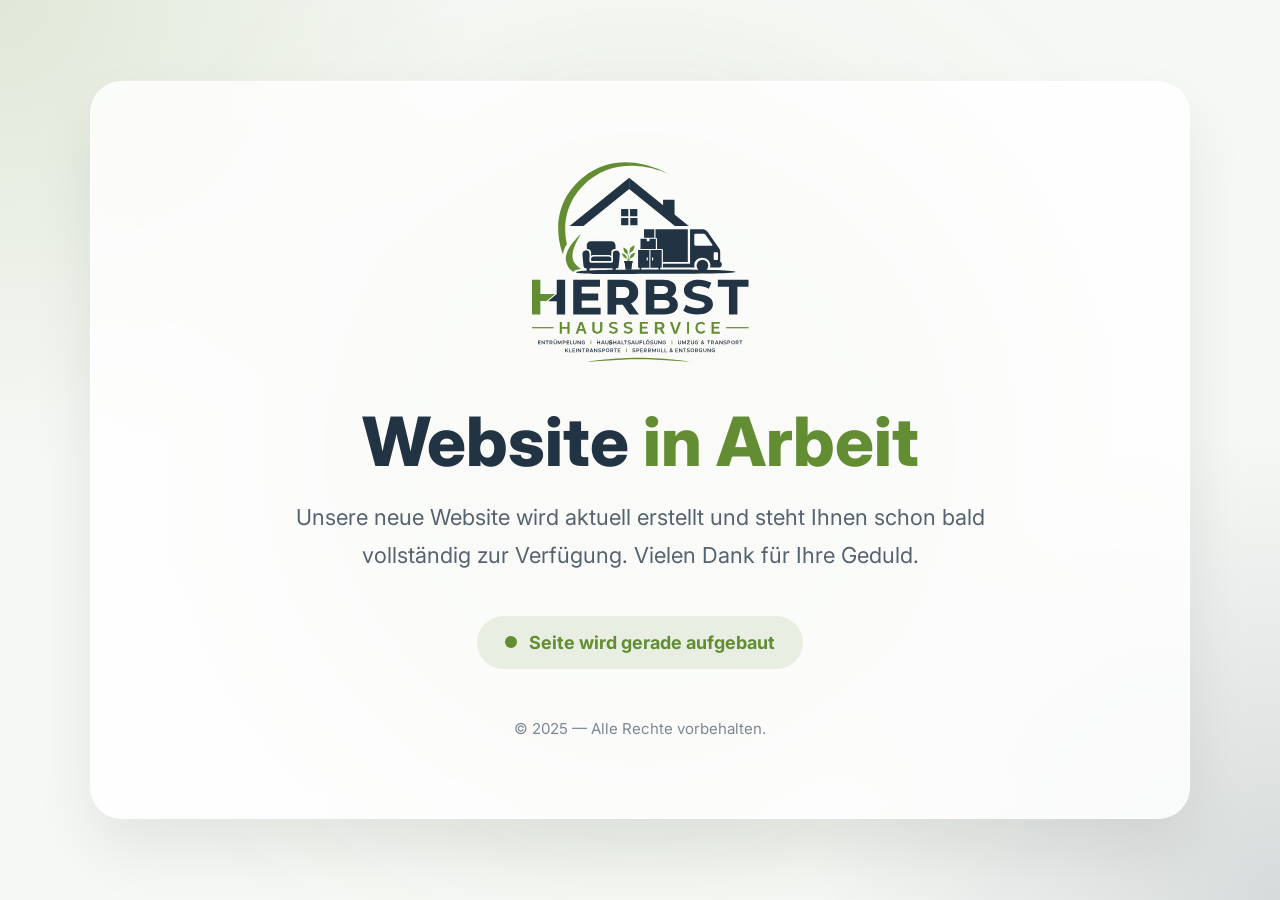
==== commit 87af689e: "Update index.html" ====
--- a/index.html
+++ b/index.html
@@ -144,7 +144,7 @@
 <div class="container">
 
   <div class="logo">
-  <svg width="303" height="280" viewBox="0 0 303 280" fill="none" xmlns="http://www.w3.org/2000/svg">
+  <svg width="217" height="201" viewBox="0 0 303 280" fill="none" xmlns="http://www.w3.org/2000/svg">
 <path d="M43.321 128.633C43.321 128.633 16.0053 66.0592 71.4792 20.9341C126.953 -24.1911 192.896 17.6851 192.896 17.6851C192.896 17.6851 121.658 -19.4981 70.2759 33.8097C35.648 69.7352 48.8564 114.554 48.8564 114.554C48.8564 114.554 46.7227 116.96 45.126 121.052C43.5294 125.143 43.321 128.633 43.321 128.633Z" fill="#628D32"/>
 <path d="M61.6108 153.542C61.6106 149.932 129.355 149.808 172.799 149.691C216.237 149.574 283.266 149.932 283.988 152.94C284.71 155.948 216.227 155.59 172.799 155.708C129.375 155.825 61.6111 157.152 61.6108 153.542Z" fill="#223344"/>
 <path d="M133.692 138.38C133.692 138.38 133.516 137.025 133.211 136.214C132.988 135.624 132.489 134.77 132.489 134.77C132.489 134.77 129.74 133.815 128.397 132.604C126.57 130.956 125.389 127.068 125.389 127.068C125.389 127.068 129.207 127.986 130.804 129.716C132.202 131.23 132.97 134.529 132.97 134.529C132.97 134.529 133.431 135.251 133.692 135.732C133.892 136.102 134.173 136.695 134.173 136.695C134.173 136.695 134.655 132.604 134.173 131.4C133.692 130.197 133.211 128.392 133.211 128.392C133.211 128.392 130.503 127.081 129.36 125.624C127.685 123.49 127.675 118.886 127.675 118.886C127.675 118.886 131.773 120.654 132.97 122.977C133.904 124.791 133.692 128.151 133.692 128.151C133.692 128.151 133.991 129.103 134.173 129.716C134.368 130.372 134.655 131.4 134.655 131.4C134.655 131.4 134.944 129.549 135.256 128.392C135.528 127.388 136.099 125.865 136.099 125.865C136.099 125.865 136.068 122.163 137.182 120.209C138.615 117.694 143.198 115.877 143.198 115.877C143.198 115.877 143.141 120.712 141.393 122.977C140.008 124.773 136.58 126.226 136.58 126.226C136.58 126.226 135.988 127.52 135.738 128.392C135.41 129.536 135.376 130.217 135.256 131.4C135.048 133.458 135.256 136.695 135.256 136.695C135.256 136.695 135.469 135.781 135.738 135.251C135.997 134.739 136.58 134.048 136.58 134.048C136.58 134.048 136.978 130.547 138.385 128.994C139.985 127.228 144.041 126.707 144.041 126.707C144.041 126.707 143.021 130.361 141.393 132.002C139.986 133.422 136.941 134.529 136.941 134.529C136.941 134.529 136.349 135.823 136.099 136.695C135.913 137.342 135.738 138.38 135.738 138.38H133.692Z" fill="#628D32"/>
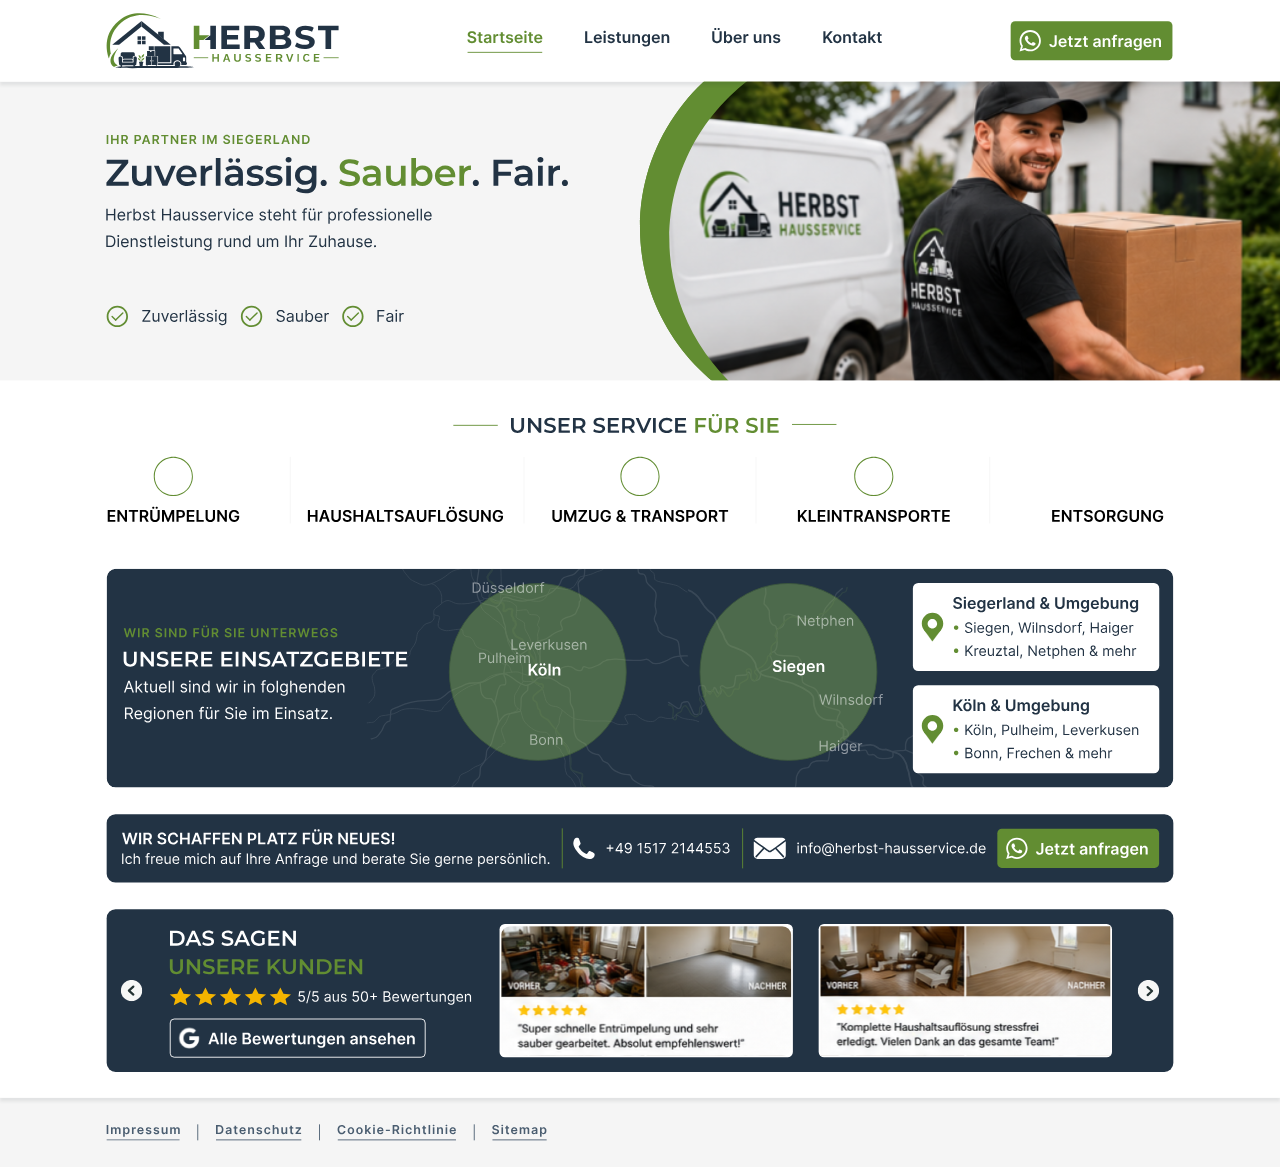
==== commit fa0264cf: "Update index.html" ====
--- a/index.html
+++ b/index.html
@@ -1,300 +1,43 @@
-<!DOCTYPE html>
-<html lang="de">
-<head>
-  <meta charset="UTF-8" />
-  <meta name="viewport" content="width=device-width, initial-scale=1.0" />
-  <title>Herbst-Hausservice</title>
-  <link rel="preconnect" href="https://fonts.googleapis.com">
-  <link rel="preconnect" href="https://fonts.gstatic.com" crossorigin>
-  <link href="https://fonts.googleapis.com/css2?family=Inter:wght@400;500;600;700;800&display=swap" rel="stylesheet">
-
-  <style>
-    * {
-      margin: 0;
-      padding: 0;
-      box-sizing: border-box;
-    }
-
-    body {
-      font-family: 'Inter', sans-serif;
-      min-height: 100vh;
-      display: flex;
-      align-items: center;
-      justify-content: center;
-      overflow: hidden;
-      background:
-        radial-gradient(circle at top left, rgba(98,141,50,0.15), transparent 30%),
-        radial-gradient(circle at bottom right, rgba(34,51,68,0.15), transparent 30%),
-        #f6f8f5;
-      color: #223344;
-      position: relative;
-    }
-
-    .background-blur {
-      position: absolute;
-      width: 700px;
-      height: 700px;
-      border-radius: 50%;
-      background: rgba(98,141,50,0.12);
-      filter: blur(120px);
-      z-index: 0;
-    }
-
-    .container {
-      position: relative;
-      z-index: 2;
-      width: 90%;
-      max-width: 1100px;
-      background: rgba(255,255,255,0.8);
-      backdrop-filter: blur(16px);
-      border: 1px solid rgba(255,255,255,0.5);
-      border-radius: 32px;
-      padding: 80px 60px;
-      box-shadow: 0 30px 60px rgba(0,0,0,0.08);
-      text-align: center;
-    }
-
-    .logo {
-      width: 100%;
-      max-width: 520px;
-      margin: 0 auto 40px;
-    }
-
-    h1 {
-      font-size: 68px;
-      line-height: 1;
-      margin-bottom: 24px;
-      font-weight: 800;
-      color: #223344;
-    }
-
-    h1 span {
-      color: #628D32;
-    }
-
-    p {
-      font-size: 22px;
-      line-height: 1.7;
-      max-width: 760px;
-      margin: auto;
-      color: #556270;
-    }
-
-    .status {
-      margin-top: 42px;
-      display: inline-flex;
-      align-items: center;
-      gap: 12px;
-      background: rgba(98,141,50,0.12);
-      color: #628D32;
-      padding: 16px 28px;
-      border-radius: 999px;
-      font-weight: 700;
-      font-size: 18px;
-    }
-
-    .dot {
-      width: 12px;
-      height: 12px;
-      border-radius: 50%;
-      background: #628D32;
-      animation: pulse 1.5s infinite;
-    }
-
-    @keyframes pulse {
-      0% {
-        transform: scale(1);
-        opacity: 1;
-      }
-      50% {
-        transform: scale(1.5);
-        opacity: 0.5;
-      }
-      100% {
-        transform: scale(1);
-        opacity: 1;
-      }
-    }
-
-    .footer {
-      margin-top: 50px;
-      color: #7b8794;
-      font-size: 15px;
-    }
-
-    @media(max-width: 768px) {
-      .container {
-        padding: 50px 28px;
-      }
-
-      h1 {
-        font-size: 42px;
-      }
-
-      p {
-        font-size: 18px;
-      }
-    }
-  </style>
-</head>
-<body>
-
-<div class="background-blur"></div>
-
-<div class="container">
-
-  <div class="logo">
-  <svg width="217" height="201" viewBox="0 0 303 280" fill="none" xmlns="http://www.w3.org/2000/svg">
-<path d="M43.321 128.633C43.321 128.633 16.0053 66.0592 71.4792 20.9341C126.953 -24.1911 192.896 17.6851 192.896 17.6851C192.896 17.6851 121.658 -19.4981 70.2759 33.8097C35.648 69.7352 48.8564 114.554 48.8564 114.554C48.8564 114.554 46.7227 116.96 45.126 121.052C43.5294 125.143 43.321 128.633 43.321 128.633Z" fill="#628D32"/>
-<path d="M61.6108 153.542C61.6106 149.932 129.355 149.808 172.799 149.691C216.237 149.574 283.266 149.932 283.988 152.94C284.71 155.948 216.227 155.59 172.799 155.708C129.375 155.825 61.6111 157.152 61.6108 153.542Z" fill="#223344"/>
-<path d="M133.692 138.38C133.692 138.38 133.516 137.025 133.211 136.214C132.988 135.624 132.489 134.77 132.489 134.77C132.489 134.77 129.74 133.815 128.397 132.604C126.57 130.956 125.389 127.068 125.389 127.068C125.389 127.068 129.207 127.986 130.804 129.716C132.202 131.23 132.97 134.529 132.97 134.529C132.97 134.529 133.431 135.251 133.692 135.732C133.892 136.102 134.173 136.695 134.173 136.695C134.173 136.695 134.655 132.604 134.173 131.4C133.692 130.197 133.211 128.392 133.211 128.392C133.211 128.392 130.503 127.081 129.36 125.624C127.685 123.49 127.675 118.886 127.675 118.886C127.675 118.886 131.773 120.654 132.97 122.977C133.904 124.791 133.692 128.151 133.692 128.151C133.692 128.151 133.991 129.103 134.173 129.716C134.368 130.372 134.655 131.4 134.655 131.4C134.655 131.4 134.944 129.549 135.256 128.392C135.528 127.388 136.099 125.865 136.099 125.865C136.099 125.865 136.068 122.163 137.182 120.209C138.615 117.694 143.198 115.877 143.198 115.877C143.198 115.877 143.141 120.712 141.393 122.977C140.008 124.773 136.58 126.226 136.58 126.226C136.58 126.226 135.988 127.52 135.738 128.392C135.41 129.536 135.376 130.217 135.256 131.4C135.048 133.458 135.256 136.695 135.256 136.695C135.256 136.695 135.469 135.781 135.738 135.251C135.997 134.739 136.58 134.048 136.58 134.048C136.58 134.048 136.978 130.547 138.385 128.994C139.985 127.228 144.041 126.707 144.041 126.707C144.041 126.707 143.021 130.361 141.393 132.002C139.986 133.422 136.941 134.529 136.941 134.529C136.941 134.529 136.349 135.823 136.099 136.695C135.913 137.342 135.738 138.38 135.738 138.38H133.692Z" fill="#628D32"/>
-<path d="M82.5489 130.799V125.264C82.5489 125.264 82.3083 123.579 80.3829 122.256C78.4576 120.932 76.5322 121.173 76.5322 121.173V115.637C76.5322 115.637 76.5322 113.792 77.7356 112.388C79.3858 110.463 81.8269 110.463 81.8269 110.463H111.068C111.068 110.463 113.956 110.463 115.28 112.388C116.603 114.314 116.603 115.637 116.603 115.637V121.173C116.603 121.173 114.317 120.812 112.392 122.256C110.575 123.618 110.827 125.264 110.827 125.264L110.707 130.92C110.707 130.92 109.865 130.198 108.902 129.716C108.277 129.404 106.977 129.476 106.977 129.476H85.9183C85.9183 129.476 85.0759 129.395 84.1133 129.716C83.1506 130.037 82.5489 130.799 82.5489 130.799Z" fill="#223344"/>
-<path d="M72.0808 145.119C72.0808 145.119 70.1556 129.114 70.5165 126.948C70.8774 124.782 72.6803 123.314 74.9689 123.098C77.3197 122.875 79.5415 123.94 80.1432 126.226C80.7449 128.513 80.1433 137.899 80.1432 138.38C80.1431 138.861 80.371 139.214 80.7449 139.583C81.1796 140.012 81.8278 140.065 82.1889 140.185C82.5499 140.305 110.708 140.185 111.189 140.185C111.671 140.185 112.005 139.938 112.393 139.583C112.797 139.213 112.994 138.741 113.115 138.38C113.235 138.019 112.899 128.513 113.115 126.226C113.33 123.94 115.606 123.022 117.808 123.098C120.141 123.177 121.658 124.542 122.38 126.948C123.102 129.355 120.936 145.119 120.936 145.119C120.936 145.119 120.875 146.685 120.214 147.285C119.697 147.754 118.53 147.886 118.53 147.886H117.206L116.725 150.895C116.725 150.895 116.364 152.459 115.04 152.459C113.716 152.459 112.994 151.617 112.874 150.895C112.754 150.173 112.393 147.886 112.393 147.886H80.7449L80.1432 151.737C80.1432 151.737 79.4325 152.911 78.5789 153.061C77.5595 153.239 76.6535 151.737 76.6535 151.737L75.9315 147.886C75.9315 147.886 73.7799 148.122 72.9232 147.285C72.2742 146.65 72.0808 145.119 72.0808 145.119Z" fill="#223344"/>
-<path d="M183.028 52.2211V61.1258L199.032 74.2422V52.2211H183.028Z" fill="#223344"/>
-<path d="M275.011 212.626V173.806H259.488V164.252H302.327V173.806H286.804V212.626H275.011Z" fill="#223344"/>
-<path d="M231.482 212.626C227.499 212.626 223.682 212.136 220.03 211.156C216.379 210.131 213.44 208.817 211.211 207.214L215.123 199.062C217.257 200.488 219.77 201.668 222.662 202.604C225.602 203.494 228.565 203.94 231.553 203.94C233.829 203.94 235.654 203.739 237.029 203.339C238.452 202.893 239.495 202.292 240.159 201.535C240.823 200.777 241.155 199.909 241.155 198.929C241.155 197.682 240.633 196.702 239.59 195.989C238.547 195.232 237.172 194.63 235.465 194.185C233.758 193.695 231.861 193.249 229.775 192.849C227.736 192.403 225.673 191.869 223.587 191.245C221.548 190.621 219.675 189.82 217.968 188.84C216.261 187.86 214.862 186.568 213.771 184.964C212.728 183.361 212.207 181.312 212.207 178.817C212.207 176.145 212.965 173.717 214.483 171.535C216.047 169.307 218.371 167.548 221.453 166.256C224.582 164.92 228.494 164.252 233.189 164.252C236.318 164.252 239.4 164.608 242.435 165.321C245.47 165.989 248.149 167.013 250.472 168.394L246.916 176.612C244.592 175.365 242.269 174.452 239.946 173.873C237.622 173.249 235.346 172.938 233.117 172.938C230.889 172.938 229.063 173.183 227.641 173.673C226.218 174.163 225.199 174.808 224.582 175.61C223.966 176.367 223.658 177.258 223.658 178.283C223.658 179.486 224.179 180.465 225.223 181.223C226.266 181.935 227.641 182.514 229.348 182.96C231.055 183.405 232.928 183.851 234.967 184.296C237.053 184.742 239.116 185.254 241.155 185.833C243.241 186.412 245.138 187.192 246.845 188.171C248.552 189.151 249.927 190.443 250.97 192.047C252.06 193.65 252.606 195.677 252.606 198.127C252.606 200.755 251.823 203.16 250.259 205.343C248.694 207.526 246.347 209.285 243.217 210.621C240.135 211.958 236.223 212.626 231.482 212.626Z" fill="#223344"/>
-<path d="M158.89 212.626V164.252H182.736C188.872 164.252 193.474 165.403 196.542 167.707C199.657 170.01 201.214 173.051 201.214 176.829C201.214 179.363 200.586 181.574 199.331 183.463C198.076 185.306 196.356 186.734 194.172 187.748C191.987 188.761 189.477 189.268 186.641 189.268L187.966 186.435C191.034 186.435 193.753 186.941 196.124 187.955C198.495 188.922 200.331 190.374 201.632 192.309C202.98 194.244 203.654 196.616 203.654 199.427C203.654 203.573 202.004 206.821 198.704 209.171C195.403 211.474 190.546 212.626 184.131 212.626H158.89ZM170.803 204.195H183.294C186.223 204.195 188.431 203.734 189.918 202.813C191.452 201.845 192.219 200.325 192.219 198.252C192.219 196.225 191.452 194.727 189.918 193.76C188.431 192.746 186.223 192.24 183.294 192.24H169.279V184.085H181.342C184.085 184.085 186.176 183.624 187.617 182.703C189.105 181.735 189.849 180.284 189.849 178.349C189.849 176.46 189.105 175.055 187.617 174.134C186.176 173.166 184.085 172.683 181.342 172.683H170.803V204.195Z" fill="#223344"/>
-<path d="M105.461 212.626V164.252H126.585C133.461 164.252 138.807 165.818 142.622 168.951C146.437 172.038 148.345 176.322 148.345 181.805C148.345 185.398 147.473 188.508 145.731 191.134C143.988 193.714 141.515 195.695 138.313 197.077C135.11 198.459 131.295 199.15 126.868 199.15H111.82L117.495 194.365V212.626H105.461ZM136.267 212.626L123.993 195.073H136.758L149.263 212.626H136.267ZM117.495 195.574L111.82 189.648H126.585C130.117 189.648 131.877 189.066 133.62 187.592C135.362 186.072 135.786 184.431 135.786 181.805C135.786 179.132 135.362 177.336 133.62 175.861C131.877 174.387 130.117 174.168 126.585 174.168H111.82L117.495 168.122V195.574Z" fill="#223344"/>
-<path d="M57.5693 212.626V164.252H94.9177V173.806H69.3621V203.193H95.8355V212.626H57.5693ZM68.089 192.913V183.359H92.4662V192.913H68.089Z" fill="#223344"/>
-<path d="M34.5372 212.626V164.252H46.258V212.626H34.5372ZM22.4319 194.002L34.5372 184.085H35.4054V194.002H22.4319Z" fill="#223344"/>
-<path d="M0 212.626V164.252H11.6855V212.626H0ZM10.82 193.854V183.986H32.5391L20.265 193.854H10.82Z" fill="#628D32"/>
-<path d="M238.71 226.224C239.186 226.59 239.544 226.946 239.902 227.307L241.689 225.381C240.974 224.659 240.497 224.298 240.14 224.057C239.782 223.817 239.186 223.456 238.233 223.215C237.443 222.966 236.683 222.974 235.765 222.974C234.325 222.974 233.036 223.299 231.897 223.947C230.759 224.595 229.859 225.531 229.198 226.755C228.538 227.973 228.208 229.441 228.208 231.157C228.208 232.868 228.535 234.336 229.19 235.56C229.846 236.783 230.743 237.719 231.881 238.368C233.02 239.016 234.314 239.34 235.765 239.34C236.747 239.34 237.666 239.259 238.471 238.979C239.277 238.694 240.015 238.279 240.617 237.776C241.271 237.212 241.77 236.75 242.166 236.12L240.14 234.527C239.904 234.89 238.82 235.722 238.471 235.971C238.127 236.219 237.626 236.433 237.191 236.563C236.761 236.688 236.299 236.75 235.805 236.75C234.913 236.75 234.121 236.54 233.428 236.12C232.741 235.694 232.198 235.067 231.801 234.237C231.409 233.403 231.213 232.376 231.213 231.157C231.213 229.959 231.409 228.946 231.801 228.116C232.193 227.281 232.735 226.648 233.428 226.218C234.121 225.782 235.309 225.501 236.206 225.501C237.637 225.501 238.366 225.964 238.71 226.224Z" fill="#628D32"/>
-<path d="M219.19 222.974V239.34H216.542V222.974H219.19Z" fill="#628D32"/>
-<path d="M195.848 222.974L200.167 235.856H200.337L204.647 222.974H207.953L202.103 239.34H198.392L192.551 222.974H195.848Z" fill="#628D32"/>
-<path d="M171.596 239.34V222.974H178.446C179.85 222.974 181.027 223.193 181.978 223.63C182.936 224.067 183.658 224.679 184.146 225.468C184.639 226.251 184.886 227.164 184.886 228.209C184.886 229.258 184.636 230.169 184.137 230.941C183.643 231.709 182.915 232.303 181.952 232.723C180.988 233.139 179.805 233.347 178.402 233.347H173.523V230.885H177.956C178.776 230.885 179.448 230.784 179.971 230.582C180.495 230.374 180.881 230.073 181.131 229.679C181.387 229.279 181.514 228.789 181.514 228.209C181.514 227.628 181.387 227.132 181.131 226.722C180.875 226.307 180.486 225.992 179.963 225.779C179.439 225.561 178.764 225.452 177.938 225.452H174.905V239.34H171.596ZM181.033 231.924L185.555 239.34H181.862L177.421 231.924H181.033Z" fill="#628D32"/>
-<path d="M150.597 239.34V222.974H161.909V225.46H153.696V229.616H160.837V232.106H153.696V236.612H161.909V239.34H150.597Z" fill="#628D32"/>
-<path d="M112.002 225.685C112.447 225.504 113.858 225.204 115.263 225.465C116.44 225.684 117.407 226.058 117.884 226.532L119.392 224.635C118.837 224.16 117.646 223.449 116.454 223.212C115.367 222.995 114.808 222.974 113.641 222.974C112.489 222.974 111.458 223.171 110.548 223.565C109.638 223.953 108.917 224.499 108.387 225.204C107.862 225.908 107.6 226.729 107.6 227.666C107.6 228.805 107.991 229.719 108.773 230.408C109.56 231.091 110.631 231.601 111.986 231.938L113.858 232.404C114.447 232.549 114.961 232.715 115.4 232.901C115.844 233.082 116.19 233.31 116.436 233.584C116.682 233.854 116.808 234.195 116.814 234.61C116.808 235.065 116.666 235.464 116.388 235.806C116.109 236.142 115.724 236.406 115.231 236.598C114.744 236.784 114.176 236.878 113.528 236.878C112.907 236.878 112.345 236.787 111.841 236.606C111.343 236.425 111.094 236.375 110.498 236.019C109.902 235.664 109.902 235.664 109.307 235.071L107.52 236.878C107.996 237.442 107.996 237.442 108.592 237.917C109.307 238.391 109.282 238.382 110.219 238.765C111.161 239.148 112.272 239.34 113.552 239.34C114.87 239.34 115.992 239.143 116.918 238.75C117.85 238.351 118.562 237.799 119.055 237.095C119.547 236.386 119.794 235.565 119.794 234.633C119.794 233.944 119.66 233.344 119.392 232.831C119.124 232.318 118.76 231.881 118.3 231.518C117.845 231.156 117.328 230.856 116.749 230.617C116.176 230.379 115.579 230.19 114.958 230.05L113.416 229.678C113.078 229.6 112.744 229.504 112.412 229.39C112.08 229.276 111.777 229.136 111.504 228.971C111.231 228.8 111.014 228.593 110.853 228.349C110.698 228.106 110.62 227.819 110.62 227.487C110.626 227.088 110.746 226.734 110.982 226.423C111.217 226.112 111.558 225.866 112.002 225.685Z" fill="#628D32"/>
-<path d="M95.0769 222.974H98.1929V233.507C98.1929 234.661 97.9017 235.677 97.3194 236.553C96.7427 237.43 95.9308 238.115 94.8837 238.608C93.8367 239.096 92.6133 239.34 91.2135 239.34C89.8081 239.34 88.5819 239.096 87.5348 238.608C86.4878 238.115 85.6759 237.43 85.0992 236.553C84.5225 235.677 84.2341 234.661 84.2341 233.507V222.974H87.3501V233.263C87.3501 233.935 87.5068 234.533 87.8204 235.058C88.1396 235.582 88.5875 235.994 89.1642 236.294C89.7409 236.587 90.424 236.734 91.2135 236.734C92.003 236.734 92.6861 236.587 93.2628 236.294C93.8451 235.994 94.293 235.582 94.6066 235.058C94.9201 234.533 95.0769 233.935 95.0769 233.263V222.974Z" fill="#628D32"/>
-<path d="M64.1126 239.34H60.9041L66.7459 222.974H70.4568L76.3068 239.34H73.0982L68.6662 226.331H68.5366L64.1126 239.34ZM64.2179 232.923H72.9686V235.304H64.2179V232.923Z" fill="#628D32"/>
-<path d="M38.7563 239.34V222.974H41.7643V229.903H49.4584V222.974H52.4744V239.34H49.4584V232.388H41.7643V239.34H38.7563Z" fill="#628D32"/>
-<path d="M250.715 239.34V222.974H262.267V225.46H253.88V229.616H261.173V232.106H253.88V236.612H262.267V239.34H250.715Z" fill="#628D32"/>
-<path d="M132.547 225.685C133 225.504 134.439 225.204 135.872 225.465C137.072 225.684 138.058 226.058 138.544 226.532L140.082 224.635C139.516 224.16 138.301 223.449 137.086 223.212C135.977 222.995 135.408 222.974 134.218 222.974C133.044 222.974 131.993 223.171 131.064 223.565C130.136 223.953 129.402 224.499 128.861 225.204C128.326 225.908 128.058 226.729 128.058 227.666C128.058 228.805 128.457 229.719 129.254 230.408C130.057 231.091 131.149 231.601 132.53 231.938L134.439 232.404C135.039 232.549 135.563 232.715 136.011 232.901C136.464 233.082 136.817 233.31 137.068 233.584C137.319 233.854 137.447 234.195 137.453 234.61C137.447 235.065 137.303 235.464 137.019 235.806C136.735 236.142 136.342 236.406 135.839 236.598C135.342 236.784 134.764 236.878 134.103 236.878C133.469 236.878 132.896 236.787 132.383 236.606C131.875 236.425 131.62 236.375 131.013 236.019C130.406 235.664 130.406 235.664 129.799 235.071L127.977 236.878C128.462 237.442 128.462 237.442 129.07 237.917C129.799 238.391 129.773 238.382 130.728 238.765C131.689 239.148 132.822 239.34 134.127 239.34C135.471 239.34 136.615 239.143 137.559 238.75C138.509 238.351 139.235 237.799 139.738 237.095C140.24 236.386 140.491 235.565 140.491 234.633C140.491 233.944 140.355 233.344 140.082 232.831C139.809 232.318 139.437 231.881 138.968 231.518C138.504 231.156 137.977 230.856 137.387 230.617C136.803 230.379 136.194 230.19 135.561 230.05L133.988 229.678C133.644 229.6 133.303 229.504 132.964 229.39C132.626 229.276 132.317 229.136 132.039 228.971C131.76 228.8 131.539 228.593 131.376 228.349C131.217 228.106 131.138 227.819 131.138 227.487C131.143 227.088 131.266 226.734 131.507 226.423C131.747 226.112 132.094 225.866 132.547 225.685Z" fill="#628D32"/>
-<rect x="270.991" y="230.194" width="31.5275" height="1.68467" fill="#628D32"/>
-<rect y="230.194" width="30.0835" height="1.68467" fill="#628D32"/>
-<path d="M176.399 254.261V248.966H177.186L180.413 253.043H180.023V248.966H180.972V254.261H180.185L176.958 250.184H177.347V254.261H176.399Z" fill="#223344"/>
-<path d="M161.631 254.261C161.265 254.261 160.928 254.194 160.619 254.062C160.311 253.929 160.043 253.745 159.815 253.51C159.587 253.269 159.41 252.989 159.285 252.67C159.16 252.346 159.098 251.993 159.098 251.61C159.098 251.227 159.16 250.877 159.285 250.558C159.41 250.234 159.587 249.954 159.815 249.718C160.043 249.478 160.311 249.291 160.619 249.159C160.928 249.026 161.263 248.96 161.625 248.96C161.991 248.96 162.326 249.026 162.63 249.159C162.938 249.291 163.207 249.478 163.434 249.718C163.662 249.954 163.839 250.234 163.964 250.558C164.089 250.877 164.152 251.227 164.152 251.61C164.152 251.993 164.089 252.346 163.964 252.67C163.839 252.994 163.662 253.274 163.434 253.51C163.207 253.745 162.938 253.929 162.63 254.062C162.326 254.194 161.993 254.261 161.631 254.261ZM161.625 253.421C161.861 253.421 162.08 253.377 162.282 253.289C162.483 253.2 162.657 253.075 162.804 252.913C162.952 252.746 163.066 252.555 163.146 252.339C163.231 252.118 163.274 251.875 163.274 251.61C163.274 251.345 163.231 251.105 163.146 250.889C163.066 250.668 162.952 250.477 162.804 250.315C162.657 250.148 162.483 250.02 162.282 249.932C162.08 249.843 161.861 249.799 161.625 249.799C161.388 249.799 161.169 249.843 160.968 249.932C160.771 250.02 160.597 250.148 160.445 250.315C160.297 250.477 160.181 250.668 160.096 250.889C160.016 251.105 159.976 251.345 159.976 251.61C159.976 251.87 160.016 252.111 160.096 252.332C160.181 252.553 160.297 252.746 160.445 252.913C160.592 253.075 160.767 253.2 160.968 253.289C161.169 253.377 161.388 253.421 161.625 253.421ZM162.275 248.533C162.163 248.533 162.067 248.494 161.987 248.415C161.911 248.332 161.873 248.224 161.873 248.091C161.873 247.959 161.911 247.851 161.987 247.767C162.067 247.684 162.163 247.642 162.275 247.642C162.387 247.642 162.48 247.684 162.556 247.767C162.637 247.851 162.677 247.959 162.677 248.091C162.677 248.224 162.637 248.332 162.556 248.415C162.48 248.494 162.387 248.533 162.275 248.533ZM160.974 248.533C160.863 248.533 160.767 248.494 160.686 248.415C160.61 248.332 160.572 248.224 160.572 248.091C160.572 247.959 160.61 247.851 160.686 247.767C160.767 247.684 160.863 247.642 160.974 247.642C161.086 247.642 161.18 247.684 161.256 247.767C161.336 247.851 161.377 247.959 161.377 248.091C161.377 248.224 161.336 248.332 161.256 248.415C161.18 248.494 161.086 248.533 160.974 248.533Z" fill="#223344"/>
-<path d="M150.219 254.261V248.966H153.829V249.791H151.138V254.261H150.219ZM151.06 252.234V251.402H153.525V252.234H151.06Z" fill="#223344"/>
-<path d="M130.022 254.261V249.799H128.518V248.966H132.369V249.799H130.865V254.261H130.022Z" fill="#223344"/>
-<path d="M109.945 254.27C109.521 254.27 109.116 254.214 108.728 254.101C108.341 253.984 108.033 253.834 107.806 253.653L108.155 252.91C108.372 253.072 108.641 253.207 108.961 253.314C109.281 253.422 109.609 253.476 109.945 253.476C110.229 253.476 110.459 253.447 110.635 253.388C110.81 253.329 110.94 253.251 111.022 253.153C111.105 253.05 111.146 252.934 111.146 252.807C111.146 252.65 111.087 252.525 110.968 252.432C110.849 252.334 110.694 252.258 110.503 252.204C110.317 252.145 110.108 252.091 109.875 252.042C109.648 251.993 109.418 251.937 109.186 251.873C108.958 251.804 108.749 251.719 108.558 251.616C108.372 251.508 108.219 251.366 108.101 251.189C107.982 251.013 107.922 250.787 107.922 250.513C107.922 250.233 108 249.978 108.155 249.748C108.315 249.513 108.555 249.326 108.876 249.189C109.201 249.047 109.612 248.976 110.108 248.976C110.433 248.976 110.756 249.015 111.076 249.093C111.397 249.172 111.676 249.285 111.913 249.432L111.596 250.174C111.353 250.037 111.102 249.937 110.844 249.873C110.586 249.804 110.338 249.77 110.1 249.77C109.821 249.77 109.594 249.802 109.418 249.866C109.248 249.929 109.121 250.013 109.038 250.116C108.961 250.218 108.922 250.336 108.922 250.469C108.922 250.625 108.979 250.753 109.093 250.851C109.211 250.944 109.364 251.018 109.55 251.072C109.741 251.125 109.953 251.179 110.185 251.233C110.418 251.282 110.648 251.339 110.875 251.402C111.107 251.466 111.317 251.55 111.503 251.652C111.694 251.755 111.846 251.895 111.96 252.072C112.079 252.248 112.138 252.471 112.138 252.741C112.138 253.015 112.058 253.27 111.898 253.506C111.743 253.736 111.503 253.922 111.177 254.064C110.852 254.202 110.441 254.27 109.945 254.27Z" fill="#223344"/>
-<path d="M109.945 254.27C109.521 254.27 109.116 254.214 108.728 254.101C108.341 253.984 108.033 253.834 107.806 253.653L108.155 252.91C108.372 253.072 108.641 253.207 108.961 253.314C109.281 253.422 109.609 253.476 109.945 253.476C110.229 253.476 110.459 253.447 110.635 253.388C110.81 253.329 110.94 253.251 111.022 253.153C111.105 253.05 111.146 252.934 111.146 252.807C111.146 252.65 111.087 252.525 110.968 252.432C110.849 252.334 110.694 252.258 110.503 252.204C110.317 252.145 110.108 252.091 109.875 252.042C109.648 251.993 109.418 251.937 109.186 251.873C108.958 251.804 108.749 251.719 108.558 251.616C108.372 251.508 108.219 251.366 108.101 251.189C107.982 251.013 107.922 250.787 107.922 250.513C107.922 250.233 108 249.978 108.155 249.748C108.315 249.513 108.555 249.326 108.876 249.189C109.201 249.047 109.612 248.976 110.108 248.976C110.433 248.976 110.756 249.015 111.076 249.093C111.397 249.172 111.676 249.285 111.913 249.432L111.596 250.174C111.353 250.037 111.102 249.937 110.844 249.873C110.586 249.804 110.338 249.77 110.1 249.77C109.821 249.77 109.594 249.802 109.418 249.866C109.248 249.929 109.121 250.013 109.038 250.116C108.961 250.218 108.922 250.336 108.922 250.469C108.922 250.625 108.979 250.753 109.093 250.851C109.211 250.944 109.364 251.018 109.55 251.072C109.741 251.125 109.953 251.179 110.185 251.233C110.418 251.282 110.648 251.339 110.875 251.402C111.107 251.466 111.317 251.55 111.503 251.652C111.694 251.755 111.846 251.895 111.96 252.072C112.079 252.248 112.138 252.471 112.138 252.741C112.138 253.015 112.058 253.27 111.898 253.506C111.743 253.736 111.503 253.922 111.177 254.064C110.852 254.202 110.441 254.27 109.945 254.27Z" fill="#223344"/>
-<path d="M167.238 254.261C166.814 254.261 166.409 254.205 166.021 254.092C165.634 253.974 165.326 253.825 165.099 253.643L165.448 252.901C165.665 253.063 165.933 253.197 166.254 253.305C166.574 253.413 166.902 253.467 167.238 253.467C167.522 253.467 167.752 253.438 167.927 253.379C168.103 253.32 168.232 253.241 168.315 253.143C168.398 253.04 168.439 252.925 168.439 252.798C168.439 252.641 168.38 252.516 168.261 252.423C168.142 252.325 167.987 252.249 167.796 252.195C167.61 252.136 167.401 252.082 167.168 252.033C166.941 251.984 166.711 251.928 166.478 251.864C166.251 251.795 166.042 251.709 165.851 251.606C165.665 251.499 165.512 251.356 165.393 251.18C165.275 251.003 165.215 250.778 165.215 250.503C165.215 250.224 165.293 249.969 165.448 249.739C165.608 249.503 165.848 249.317 166.168 249.18C166.494 249.038 166.905 248.966 167.401 248.966C167.726 248.966 168.049 249.006 168.369 249.084C168.69 249.163 168.969 249.275 169.206 249.422L168.888 250.165C168.646 250.028 168.395 249.927 168.137 249.864C167.878 249.795 167.63 249.761 167.393 249.761C167.114 249.761 166.886 249.793 166.711 249.856C166.54 249.92 166.414 250.003 166.331 250.106C166.254 250.209 166.215 250.327 166.215 250.459C166.215 250.616 166.272 250.744 166.385 250.842C166.504 250.935 166.657 251.008 166.843 251.062C167.034 251.116 167.246 251.17 167.478 251.224C167.71 251.273 167.94 251.329 168.168 251.393C168.4 251.457 168.609 251.54 168.795 251.643C168.987 251.746 169.139 251.886 169.253 252.062C169.371 252.239 169.431 252.462 169.431 252.732C169.431 253.006 169.351 253.261 169.191 253.496C169.036 253.727 168.795 253.913 168.47 254.055C168.144 254.193 167.734 254.261 167.238 254.261Z" fill="#223344"/>
-<path d="M135.71 254.261C135.286 254.261 134.881 254.205 134.493 254.092C134.106 253.974 133.798 253.825 133.571 253.643L133.92 252.901C134.137 253.063 134.405 253.197 134.726 253.305C135.046 253.413 135.374 253.467 135.71 253.467C135.994 253.467 136.224 253.438 136.4 253.379C136.575 253.32 136.704 253.241 136.787 253.143C136.87 253.04 136.911 252.925 136.911 252.798C136.911 252.641 136.852 252.516 136.733 252.423C136.614 252.325 136.459 252.249 136.268 252.195C136.082 252.136 135.873 252.082 135.64 252.033C135.413 251.984 135.183 251.928 134.95 251.864C134.723 251.795 134.514 251.709 134.323 251.606C134.137 251.499 133.984 251.356 133.866 251.18C133.747 251.003 133.687 250.778 133.687 250.503C133.687 250.224 133.765 249.969 133.92 249.739C134.08 249.503 134.32 249.317 134.64 249.18C134.966 249.038 135.377 248.966 135.873 248.966C136.198 248.966 136.521 249.006 136.841 249.084C137.162 249.163 137.441 249.275 137.678 249.422L137.361 250.165C137.118 250.028 136.867 249.927 136.609 249.864C136.351 249.795 136.103 249.761 135.865 249.761C135.586 249.761 135.359 249.793 135.183 249.856C135.012 249.92 134.886 250.003 134.803 250.106C134.726 250.209 134.687 250.327 134.687 250.459C134.687 250.616 134.744 250.744 134.857 250.842C134.976 250.935 135.129 251.008 135.315 251.062C135.506 251.116 135.718 251.17 135.95 251.224C136.183 251.273 136.413 251.329 136.64 251.393C136.872 251.457 137.082 251.54 137.268 251.643C137.459 251.746 137.611 251.886 137.725 252.062C137.844 252.239 137.903 252.462 137.903 252.732C137.903 253.006 137.823 253.261 137.663 253.496C137.508 253.727 137.268 253.913 136.942 254.055C136.617 254.193 136.206 254.261 135.71 254.261Z" fill="#223344"/>
-<path d="M104.649 254.261C103.97 254.261 103.438 254.06 103.052 253.657C102.67 253.254 102.479 252.673 102.479 251.912V248.966H103.398V251.875C103.398 252.412 103.506 252.802 103.723 253.046C103.944 253.289 104.255 253.411 104.656 253.411C105.056 253.411 105.365 253.289 105.582 253.046C105.798 252.802 105.907 252.412 105.907 251.875V248.966H106.811V251.912C106.811 252.673 106.618 253.254 106.232 253.657C105.85 254.06 105.323 254.261 104.649 254.261Z" fill="#223344"/>
-<path d="M172.803 254.261C172.124 254.261 171.592 254.06 171.206 253.657C170.824 253.254 170.633 252.673 170.633 251.912V248.966H171.552V251.875C171.552 252.412 171.66 252.802 171.877 253.046C172.099 253.289 172.409 253.411 172.81 253.411C173.21 253.411 173.519 253.289 173.736 253.046C173.952 252.802 174.061 252.412 174.061 251.875V248.966H174.965V251.912C174.965 252.673 174.772 253.254 174.386 253.657C174.004 254.06 173.477 254.261 172.803 254.261Z" fill="#223344"/>
-<path d="M96.3005 254.261L98.4979 248.966H99.3908L101.595 254.261H100.647L98.756 249.488H99.1188L97.2353 254.261H96.3005ZM97.312 253.036L97.5562 252.264H100.193L100.437 253.036H97.312Z" fill="#223344"/>
-<path d="M94.1578 254.261V248.966H95.0632V254.261H94.1578ZM90.7312 254.261V248.966H91.6366V254.261H90.7312ZM91.56 251.992V251.152H94.2275V251.992H91.56Z" fill="#223344"/>
-<path d="M81.7878 254.261V248.966H82.7505V254.261H81.7878Z" fill="#628D32"/>
-<path d="M63.5244 254.261V248.966H64.311L67.5384 253.043H67.1487V248.966H68.0971V254.261H67.3105L64.0831 250.184H64.4728V254.261H63.5244Z" fill="#223344"/>
-<path d="M59.8086 254.261C59.0925 254.261 58.5306 254.06 58.1228 253.657C57.72 253.254 57.5186 252.673 57.5186 251.912V248.966H58.4883V251.875C58.4883 252.412 58.6027 252.802 58.8314 253.046C59.0652 253.289 59.3934 253.411 59.8161 253.411C60.2388 253.411 60.5645 253.289 60.7933 253.046C61.022 252.802 61.1364 252.412 61.1364 251.875V248.966H62.0912V251.912C62.0912 252.673 61.8873 253.254 61.4796 253.657C61.0767 254.06 60.5198 254.261 59.8086 254.261Z" fill="#223344"/>
-<path d="M53.4124 254.261V248.966H54.2954V253.429H56.7817V254.261H53.4124Z" fill="#223344"/>
-<path d="M125.146 254.261V248.966H126.03V253.429H128.516V254.261H125.146Z" fill="#223344"/>
-<path d="M155.232 254.261V248.966H156.115V253.429H158.601V254.261H155.232Z" fill="#223344"/>
-<path d="M43.0198 254.261V248.966H44.9123C45.3197 248.966 45.6679 249.042 45.9571 249.193C46.2506 249.345 46.4762 249.562 46.6339 249.844C46.7916 250.126 46.8705 250.462 46.8705 250.85C46.8705 251.238 46.7916 251.573 46.6339 251.856C46.4762 252.138 46.2506 252.355 45.9571 252.506C45.6679 252.658 45.3197 252.733 44.9123 252.733H43.4929L43.874 252.272V254.261H43.0198ZM43.874 252.378L43.4929 251.901H44.8728C45.2496 251.901 45.5321 251.81 45.7205 251.629C45.9133 251.442 46.0096 251.183 46.0096 250.85C46.0096 250.512 45.9133 250.252 45.7205 250.071C45.5321 249.889 45.2496 249.799 44.8728 249.799H43.4929L43.874 249.314V252.378Z" fill="#223344"/>
-<path d="M35.8599 254.261V248.966H36.5995L38.7146 252.832H38.3275L40.408 248.966H41.1476L41.1546 254.261H40.3044L40.2974 250.426H40.4772L38.7077 253.656H38.3068L36.5096 250.426H36.717V254.261H35.8599Z" fill="#223344"/>
-<path d="M32.2965 254.261C31.6181 254.261 31.0857 254.059 30.6994 253.654C30.3178 253.249 30.127 252.664 30.127 251.9V248.939H31.0457V251.862C31.0457 252.402 31.154 252.794 31.3707 253.039C31.5922 253.284 31.9031 253.406 32.3036 253.406C32.704 253.406 33.0126 253.284 33.2293 253.039C33.446 252.794 33.5544 252.402 33.5544 251.862V248.939H34.459V251.9C34.459 252.664 34.2658 253.249 33.8795 253.654C33.4979 254.059 32.9702 254.261 32.2965 254.261ZM32.9891 248.429C32.8713 248.429 32.77 248.389 32.6852 248.309C32.6051 248.224 32.565 248.114 32.565 247.979C32.565 247.845 32.6051 247.735 32.6852 247.65C32.77 247.565 32.8713 247.522 32.9891 247.522C33.1068 247.522 33.2058 247.565 33.2859 247.65C33.3707 247.735 33.4131 247.845 33.4131 247.979C33.4131 248.114 33.3707 248.224 33.2859 248.309C33.2058 248.389 33.1068 248.429 32.9891 248.429ZM31.6181 248.429C31.5003 248.429 31.399 248.389 31.3142 248.309C31.2341 248.224 31.1941 248.114 31.1941 247.979C31.1941 247.845 31.2341 247.735 31.3142 247.65C31.399 247.565 31.5003 247.522 31.6181 247.522C31.7359 247.522 31.8348 247.565 31.9149 247.65C31.9997 247.735 32.0421 247.845 32.0421 247.979C32.0421 248.114 31.9997 248.224 31.9149 248.309C31.8348 248.389 31.7359 248.429 31.6181 248.429Z" fill="#223344"/>
-<path d="M24.5479 254.261V248.966H26.5114C27.15 248.966 27.6494 249.133 28.0098 249.466C28.3747 249.799 28.5571 250.26 28.5571 250.85C28.5571 251.238 28.475 251.573 28.3108 251.856C28.1466 252.133 27.9117 252.348 27.6061 252.499C27.3051 252.645 26.9425 252.718 26.5183 252.718H25.0405L25.4373 252.272V254.261H24.5479ZM27.6814 254.261L26.4704 252.34H27.4214L28.6392 254.261H27.6814ZM25.4373 252.378L25.0405 251.909H26.4772C26.8695 251.909 27.1637 251.816 27.3598 251.629C27.5605 251.442 27.6608 251.183 27.6608 250.85C27.6608 250.512 27.5605 250.252 27.3598 250.071C27.1637 249.889 26.8695 249.799 26.4772 249.799H25.0405L25.4373 249.314V252.378Z" fill="#223344"/>
-<path d="M20.6434 254.261V249.799H18.9514V248.966H23.2834V249.799H21.5915V254.261H20.6434Z" fill="#223344"/>
-<path d="M13.4536 254.261V248.966H14.1988L17.2563 253.043H16.8872V248.966H17.7856V254.261H17.0404L13.9829 250.184H14.3521V254.261H13.4536Z" fill="#223344"/>
-<path d="M8.42456 254.261V248.966H11.9383V249.791H9.31847V253.437H12.0346V254.261H8.42456ZM9.24971 251.977V251.168H11.6426V251.977H9.24971Z" fill="#223344"/>
-<path d="M48.374 254.261V248.966H51.8878V249.791H49.2679V253.437H51.984V254.261H48.374ZM49.1992 251.977V251.168H51.5921V251.977H49.1992Z" fill="#223344"/>
-<path d="M194.941 254.261V248.966H195.904V254.261H194.941Z" fill="#628D32"/>
-<path d="M131.646 265.332V260.037H132.609V265.332H131.646Z" fill="#628D32"/>
-<path d="M71.9245 254.261C71.5457 254.261 71.197 254.197 70.8783 254.07C70.5642 253.938 70.2894 253.754 70.0538 253.518C69.8183 253.278 69.6358 252.996 69.5065 252.673C69.3772 252.349 69.3125 251.996 69.3125 251.614C69.3125 251.231 69.3772 250.878 69.5065 250.555C69.6358 250.231 69.8183 249.952 70.0538 249.717C70.294 249.476 70.5735 249.293 70.8922 249.165C71.2109 249.033 71.5596 248.966 71.9383 248.966C72.3494 248.966 72.7189 249.038 73.0469 249.18C73.3794 249.322 73.6589 249.53 73.8852 249.805L73.3171 250.393C73.1277 250.192 72.9221 250.045 72.7004 249.952C72.4834 249.854 72.2432 249.805 71.9799 249.805C71.7259 249.805 71.4903 249.849 71.2732 249.937C71.0561 250.025 70.8691 250.15 70.712 250.312C70.555 250.474 70.4326 250.665 70.3448 250.886C70.2617 251.106 70.2201 251.349 70.2201 251.614C70.2201 251.874 70.2617 252.114 70.3448 252.335C70.4326 252.555 70.555 252.749 70.712 252.915C70.8691 253.077 71.0538 253.202 71.2663 253.29C71.4788 253.379 71.7143 253.423 71.973 253.423C72.2132 253.423 72.4441 253.384 72.6658 253.305C72.8921 253.222 73.1069 253.085 73.3101 252.893L73.8228 253.607C73.5688 253.822 73.2732 253.987 72.936 254.099C72.6034 254.207 72.2663 254.261 71.9245 254.261ZM73.8228 253.607L72.9706 253.482V251.614H73.8228V253.607Z" fill="#223344"/>
-<path d="M71.9597 251.615H73.7647V252.337H71.9597V251.615Z" fill="#223344"/>
-<path d="M116.781 254.261V248.966H117.687V254.261H116.781ZM113.355 254.261V248.966H114.26V254.261H113.355ZM114.184 251.992V251.152H116.851V251.992H114.184Z" fill="#223344"/>
-<path d="M118.649 254.261L120.847 248.966H121.74L123.944 254.261H122.995L121.105 249.488H121.468L119.584 254.261H118.649ZM119.661 253.036L119.905 252.264H122.542L122.786 253.036H119.661Z" fill="#223344"/>
-<path d="M138.383 254.261L140.581 248.966H141.474L143.678 254.261H142.729L140.839 249.488H141.202L139.318 254.261H138.383ZM139.395 253.036L139.639 252.264H142.276L142.52 253.036H139.395Z" fill="#223344"/>
-<path d="M146.57 254.261C145.891 254.261 145.359 254.06 144.973 253.657C144.591 253.254 144.4 252.673 144.4 251.912V248.966H145.319V251.875C145.319 252.412 145.427 252.802 145.644 253.046C145.865 253.289 146.176 253.411 146.577 253.411C146.977 253.411 147.286 253.289 147.503 253.046C147.719 252.802 147.828 252.412 147.828 251.875V248.966H148.732V251.912C148.732 252.673 148.539 253.254 148.153 253.657C147.771 254.06 147.243 254.261 146.57 254.261Z" fill="#223344"/>
-<path d="M206.015 254.261C205.337 254.261 204.805 254.06 204.418 253.657C204.037 253.254 203.846 252.673 203.846 251.912V248.966H204.765V251.875C204.765 252.412 204.873 252.802 205.09 253.046C205.311 253.289 205.622 253.411 206.023 253.411C206.423 253.411 206.732 253.289 206.948 253.046C207.165 252.802 207.273 252.412 207.273 251.875V248.966H208.178V251.912C208.178 252.673 207.985 253.254 207.598 253.657C207.217 254.06 206.689 254.261 206.015 254.261Z" fill="#223344"/>
-<path d="M209.621 254.261V248.966H210.36L212.475 252.832H212.088L214.169 248.966H214.908L214.915 254.261H214.065L214.058 250.426H214.238L212.468 253.656H212.067L210.27 250.426H210.478V254.261H209.621Z" fill="#223344"/>
-<path d="M224.065 254.261C223.386 254.261 222.854 254.06 222.467 253.657C222.086 253.254 221.895 252.673 221.895 251.912V248.966H222.814V251.875C222.814 252.412 222.922 252.802 223.139 253.046C223.36 253.289 223.671 253.411 224.072 253.411C224.472 253.411 224.781 253.289 224.997 253.046C225.214 252.802 225.322 252.412 225.322 251.875V248.966H226.227V251.912C226.227 252.673 226.034 253.254 225.648 253.657C225.266 254.06 224.738 254.261 224.065 254.261Z" fill="#223344"/>
-<path d="M240.144 254.261L237.317 251.433C237.157 251.271 237.027 251.122 236.928 250.984C236.829 250.847 236.759 250.714 236.716 250.587C236.674 250.454 236.653 250.319 236.653 250.182C236.653 249.941 236.712 249.73 236.829 249.548C236.947 249.362 237.115 249.219 237.331 249.121C237.548 249.018 237.8 248.966 238.087 248.966C238.356 248.966 238.587 249.013 238.78 249.106C238.978 249.195 239.131 249.325 239.239 249.497C239.353 249.664 239.409 249.865 239.409 250.101C239.409 250.307 239.36 250.498 239.261 250.675C239.162 250.847 239.006 251.011 238.794 251.168C238.587 251.325 238.309 251.49 237.96 251.662C237.701 251.794 237.496 251.919 237.345 252.037C237.195 252.155 237.086 252.273 237.02 252.391C236.954 252.509 236.921 252.639 236.921 252.781C236.921 252.923 236.961 253.049 237.041 253.157C237.126 253.265 237.244 253.351 237.395 253.414C237.546 253.473 237.722 253.503 237.925 253.503C238.226 253.503 238.5 253.434 238.745 253.297C238.994 253.154 239.204 252.943 239.374 252.663C239.543 252.383 239.666 252.037 239.741 251.625L240.455 251.868C240.356 252.364 240.184 252.791 239.939 253.149C239.699 253.503 239.402 253.775 239.049 253.967C238.695 254.158 238.299 254.254 237.861 254.254C237.517 254.254 237.209 254.195 236.935 254.077C236.662 253.959 236.448 253.797 236.292 253.591C236.137 253.385 236.059 253.147 236.059 252.877C236.059 252.631 236.111 252.41 236.215 252.214C236.318 252.018 236.483 251.831 236.709 251.654C236.935 251.473 237.225 251.291 237.579 251.109C237.857 250.967 238.073 250.842 238.229 250.734C238.389 250.626 238.5 250.523 238.561 250.425C238.627 250.326 238.66 250.223 238.66 250.115C238.66 249.968 238.61 249.85 238.512 249.762C238.413 249.669 238.271 249.622 238.087 249.622C237.89 249.622 237.734 249.673 237.621 249.777C237.513 249.875 237.458 250.005 237.458 250.167C237.458 250.25 237.473 250.331 237.501 250.41C237.534 250.488 237.59 250.577 237.67 250.675C237.751 250.773 237.866 250.898 238.017 251.05L240.632 253.665L240.144 254.261Z" fill="#223344"/>
-<path d="M216.372 254.261V253.603L219.469 249.428L219.572 249.799H216.42V248.966H220.374V249.625L217.276 253.8L217.167 253.429H220.463V254.261H216.372Z" fill="#223344"/>
-<path d="M246.263 254.261V249.799H244.759V248.966H248.609V249.799H247.105V254.261H246.263Z" fill="#223344"/>
-<path d="M291.267 254.261V249.799H289.763V248.966H293.614V249.799H292.11V254.261H291.267Z" fill="#223344"/>
-<path d="M250.053 254.261V248.966H252.016C252.655 248.966 253.154 249.133 253.515 249.466C253.88 249.799 254.062 250.26 254.062 250.85C254.062 251.238 253.98 251.573 253.816 251.856C253.651 252.133 253.417 252.348 253.111 252.499C252.81 252.645 252.447 252.718 252.023 252.718H250.545L250.942 252.272V254.261H250.053ZM253.186 254.261L251.975 252.34H252.926L254.144 254.261H253.186ZM250.942 252.378L250.545 251.909H251.982C252.374 251.909 252.669 251.816 252.865 251.629C253.065 251.442 253.166 251.183 253.166 250.85C253.166 250.512 253.065 250.252 252.865 250.071C252.669 249.889 252.374 249.799 251.982 249.799H250.545L250.942 249.314V252.378Z" fill="#223344"/>
-<path d="M284.468 254.261V248.966H286.431C287.07 248.966 287.569 249.133 287.929 249.466C288.294 249.799 288.477 250.26 288.477 250.85C288.477 251.238 288.395 251.573 288.23 251.856C288.066 252.133 287.831 252.348 287.526 252.499C287.225 252.645 286.862 252.718 286.438 252.718H284.96L285.357 252.272V254.261H284.468ZM287.601 254.261L286.39 252.34H287.341L288.559 254.261H287.601ZM285.357 252.378L284.96 251.909H286.397C286.789 251.909 287.083 251.816 287.279 251.629C287.48 251.442 287.581 251.183 287.581 250.85C287.581 250.512 287.48 250.252 287.279 250.071C287.083 249.889 286.789 249.799 286.397 249.799H284.96L285.357 249.314V252.378Z" fill="#223344"/>
-<path d="M272.917 254.261V248.966H274.809C275.217 248.966 275.565 249.042 275.854 249.193C276.148 249.345 276.373 249.562 276.531 249.844C276.689 250.126 276.767 250.462 276.767 250.85C276.767 251.238 276.689 251.573 276.531 251.856C276.373 252.138 276.148 252.355 275.854 252.506C275.565 252.658 275.217 252.733 274.809 252.733H273.39L273.771 252.272V254.261H272.917ZM273.771 252.378L273.39 251.901H274.77C275.147 251.901 275.429 251.81 275.617 251.629C275.81 251.442 275.907 251.183 275.907 250.85C275.907 250.512 275.81 250.252 275.617 250.071C275.429 249.889 275.147 249.799 274.77 249.799H273.39L273.771 249.314V252.378Z" fill="#223344"/>
-<path d="M280.745 254.261C280.378 254.261 280.041 254.195 279.733 254.063C279.424 253.93 279.156 253.746 278.928 253.511C278.7 253.271 278.524 252.991 278.399 252.673C278.273 252.349 278.211 251.996 278.211 251.614C278.211 251.231 278.273 250.881 278.399 250.562C278.524 250.239 278.7 249.959 278.928 249.724C279.156 249.484 279.424 249.297 279.733 249.165C280.041 249.033 280.376 248.966 280.738 248.966C281.104 248.966 281.44 249.033 281.743 249.165C282.052 249.297 282.32 249.484 282.548 249.724C282.776 249.959 282.952 250.239 283.077 250.562C283.202 250.881 283.265 251.231 283.265 251.614C283.265 251.996 283.202 252.349 283.077 252.673C282.952 252.996 282.776 253.276 282.548 253.511C282.32 253.746 282.052 253.93 281.743 254.063C281.44 254.195 281.107 254.261 280.745 254.261ZM280.738 253.423C280.975 253.423 281.194 253.379 281.395 253.29C281.596 253.202 281.77 253.077 281.918 252.915C282.065 252.749 282.179 252.558 282.26 252.342C282.344 252.121 282.387 251.879 282.387 251.614C282.387 251.349 282.344 251.109 282.26 250.893C282.179 250.673 282.065 250.481 281.918 250.32C281.77 250.153 281.596 250.025 281.395 249.937C281.194 249.849 280.975 249.805 280.738 249.805C280.501 249.805 280.282 249.849 280.081 249.937C279.884 250.025 279.71 250.153 279.558 250.32C279.411 250.481 279.295 250.673 279.21 250.893C279.129 251.109 279.089 251.349 279.089 251.614C279.089 251.874 279.129 252.114 279.21 252.335C279.295 252.555 279.411 252.749 279.558 252.915C279.706 253.077 279.88 253.202 280.081 253.29C280.282 253.379 280.501 253.423 280.738 253.423Z" fill="#223344"/>
-<path d="M269.52 254.261C269.097 254.261 268.691 254.205 268.304 254.092C267.916 253.974 267.609 253.825 267.382 253.643L267.73 252.901C267.947 253.063 268.216 253.197 268.536 253.305C268.857 253.413 269.185 253.467 269.52 253.467C269.805 253.467 270.035 253.438 270.21 253.379C270.386 253.32 270.515 253.241 270.598 253.143C270.68 253.04 270.722 252.925 270.722 252.798C270.722 252.641 270.662 252.516 270.543 252.423C270.425 252.325 270.27 252.249 270.078 252.195C269.892 252.136 269.683 252.082 269.451 252.033C269.223 251.984 268.994 251.928 268.761 251.864C268.534 251.795 268.324 251.709 268.133 251.606C267.947 251.499 267.795 251.356 267.676 251.18C267.557 251.003 267.498 250.778 267.498 250.503C267.498 250.224 267.575 249.969 267.73 249.739C267.89 249.503 268.131 249.317 268.451 249.18C268.777 249.038 269.187 248.966 269.683 248.966C270.009 248.966 270.332 249.006 270.652 249.084C270.972 249.163 271.251 249.275 271.489 249.422L271.171 250.165C270.928 250.028 270.678 249.927 270.419 249.864C270.161 249.795 269.913 249.761 269.675 249.761C269.396 249.761 269.169 249.793 268.994 249.856C268.823 249.92 268.696 250.003 268.614 250.106C268.536 250.209 268.498 250.327 268.498 250.459C268.498 250.616 268.554 250.744 268.668 250.842C268.787 250.935 268.939 251.008 269.125 251.062C269.316 251.116 269.528 251.17 269.761 251.224C269.993 251.273 270.223 251.329 270.45 251.393C270.683 251.457 270.892 251.54 271.078 251.643C271.269 251.746 271.422 251.886 271.535 252.062C271.654 252.239 271.714 252.462 271.714 252.732C271.714 253.006 271.634 253.261 271.473 253.496C271.318 253.727 271.078 253.913 270.753 254.055C270.427 254.193 270.016 254.261 269.52 254.261Z" fill="#223344"/>
-<path d="M261.605 254.261V248.966H262.391L265.619 253.043H265.229V248.966H266.177V254.261H265.391L262.163 250.184H262.553V254.261H261.605Z" fill="#223344"/>
-<path d="M255.348 254.261L257.545 248.966H258.438L260.642 254.261H259.694L257.803 249.488H258.166L256.282 254.261H255.348ZM256.359 253.036L256.603 252.264H259.24L259.484 253.036H256.359Z" fill="#223344"/>
-<path d="M47.038 264.084L46.988 262.919L49.6102 260.037H50.6533L48.4741 262.488L47.9597 263.085L47.038 264.084ZM46.2092 265.332V260.037H47.1381V265.332H46.2092ZM49.6959 265.332L47.7811 262.919L48.3955 262.2L50.7819 265.332H49.6959Z" fill="#223344"/>
-<path d="M51.9844 265.332V260.037H52.8675V264.5H55.3537V265.332H51.9844Z" fill="#223344"/>
-<path d="M56.5559 265.332V260.037H60.0697V260.861H57.4498V264.507H60.1659V265.332H56.5559ZM57.3811 263.047V262.238H59.774V263.047H57.3811Z" fill="#223344"/>
-<path d="M61.6108 265.428V260.037H62.612V265.428H61.6108Z" fill="#223344"/>
-<path d="M64.0181 265.332V260.037H64.8047L68.032 264.114H67.6424V260.037H68.5908V265.332H67.8041L64.5768 261.255H64.9664V265.332H64.0181Z" fill="#223344"/>
-<path d="M71.2967 265.332V260.869H69.7927V260.037H73.6434V260.869H72.1394V265.332H71.2967Z" fill="#223344"/>
-<path d="M75.3293 265.332V260.037H77.2929C77.9315 260.037 78.4309 260.203 78.7913 260.536C79.1561 260.869 79.3386 261.33 79.3386 261.92C79.3386 262.309 79.2565 262.644 79.0923 262.926C78.9281 263.204 78.6932 263.418 78.3876 263.569C78.0866 263.715 77.7239 263.789 77.2998 263.789H75.8219L76.2188 263.342V265.332H75.3293ZM78.4629 265.332L77.2519 263.41H78.2029L79.4207 265.332H78.4629ZM76.2188 263.448L75.8219 262.979H77.2587C77.651 262.979 77.9452 262.886 78.1413 262.699C78.342 262.513 78.4423 262.253 78.4423 261.92C78.4423 261.582 78.342 261.323 78.1413 261.141C77.9452 260.96 77.651 260.869 77.2587 260.869H75.8219L76.2188 260.385V263.448Z" fill="#223344"/>
-<path d="M80.3823 265.332L82.5797 260.037H83.4726L85.677 265.332H84.7283L82.8378 260.559H83.2006L81.3171 265.332H80.3823ZM81.3938 264.106L81.638 263.335H84.2749L84.519 264.106H81.3938Z" fill="#223344"/>
-<path d="M86.6416 265.332V260.037H87.4282L90.6556 264.114H90.2659V260.037H91.2143V265.332H90.4277L87.2003 261.255H87.59V265.332H86.6416Z" fill="#223344"/>
-<path d="M94.5549 265.332C94.1313 265.332 93.7257 265.275 93.3382 265.162C92.9507 265.045 92.6433 264.895 92.416 264.714L92.7647 263.971C92.9817 264.133 93.2504 264.268 93.5707 264.376C93.891 264.483 94.2191 264.537 94.5549 264.537C94.8391 264.537 95.069 264.508 95.2446 264.449C95.4203 264.39 95.5494 264.312 95.6321 264.214C95.7148 264.111 95.7561 263.996 95.7561 263.868C95.7561 263.711 95.6967 263.586 95.5778 263.493C95.459 263.395 95.304 263.319 95.1129 263.265C94.9269 263.206 94.7176 263.152 94.4852 263.103C94.2578 263.054 94.0279 262.998 93.7954 262.934C93.5681 262.866 93.3589 262.78 93.1677 262.677C92.9817 262.569 92.8293 262.427 92.7105 262.25C92.5917 262.074 92.5323 261.848 92.5323 261.574C92.5323 261.294 92.6098 261.039 92.7647 260.809C92.9249 260.574 93.1651 260.387 93.4855 260.25C93.8109 260.108 94.2217 260.037 94.7176 260.037C95.0431 260.037 95.366 260.076 95.6863 260.155C96.0067 260.233 96.2856 260.346 96.5233 260.493L96.2056 261.236C95.9627 261.098 95.7122 260.998 95.4539 260.934C95.1955 260.865 94.9476 260.831 94.7099 260.831C94.4309 260.831 94.2036 260.863 94.0279 260.927C93.8574 260.99 93.7309 261.074 93.6482 261.177C93.5707 261.28 93.532 261.397 93.532 261.53C93.532 261.687 93.5888 261.814 93.7024 261.912C93.8213 262.005 93.9737 262.079 94.1597 262.133C94.3508 262.187 94.5627 262.241 94.7951 262.295C95.0276 262.344 95.2575 262.4 95.4849 262.464C95.7173 262.527 95.9266 262.611 96.1126 262.714C96.3037 262.817 96.4561 262.956 96.5698 263.133C96.6886 263.309 96.748 263.532 96.748 263.802C96.748 264.077 96.668 264.332 96.5078 264.567C96.3528 264.797 96.1126 264.984 95.7871 265.126C95.4616 265.263 95.0509 265.332 94.5549 265.332Z" fill="#223344"/>
-<path d="M97.9509 265.332V260.037H99.8434C100.251 260.037 100.599 260.113 100.888 260.264C101.182 260.415 101.407 260.632 101.565 260.914C101.723 261.197 101.802 261.532 101.802 261.92C101.802 262.309 101.723 262.644 101.565 262.926C101.407 263.209 101.182 263.426 100.888 263.577C100.599 263.728 100.251 263.804 99.8434 263.804H98.424L98.8052 263.342V265.332H97.9509ZM98.8052 263.448L98.424 262.972H99.804C100.181 262.972 100.463 262.881 100.652 262.699C100.844 262.513 100.941 262.253 100.941 261.92C100.941 261.582 100.844 261.323 100.652 261.141C100.463 260.96 100.181 260.869 99.804 260.869H98.424L98.8052 260.385V263.448Z" fill="#223344"/>
-<path d="M105.539 265.332C105.173 265.332 104.835 265.265 104.527 265.133C104.219 265.001 103.95 264.817 103.723 264.582C103.495 264.341 103.318 264.062 103.193 263.743C103.068 263.42 103.005 263.067 103.005 262.684C103.005 262.302 103.068 261.951 103.193 261.633C103.318 261.309 103.495 261.03 103.723 260.794C103.95 260.554 104.219 260.368 104.527 260.235C104.835 260.103 105.17 260.037 105.532 260.037C105.899 260.037 106.234 260.103 106.538 260.235C106.846 260.368 107.114 260.554 107.342 260.794C107.57 261.03 107.747 261.309 107.872 261.633C107.997 261.951 108.059 262.302 108.059 262.684C108.059 263.067 107.997 263.42 107.872 263.743C107.747 264.067 107.57 264.346 107.342 264.582C107.114 264.817 106.846 265.001 106.538 265.133C106.234 265.265 105.901 265.332 105.539 265.332ZM105.532 264.493C105.769 264.493 105.988 264.449 106.189 264.361C106.39 264.273 106.565 264.148 106.712 263.986C106.86 263.819 106.974 263.628 107.054 263.412C107.139 263.192 107.181 262.949 107.181 262.684C107.181 262.42 107.139 262.179 107.054 261.964C106.974 261.743 106.86 261.552 106.712 261.39C106.565 261.223 106.39 261.096 106.189 261.008C105.988 260.919 105.769 260.875 105.532 260.875C105.296 260.875 105.077 260.919 104.875 261.008C104.679 261.096 104.505 261.223 104.353 261.39C104.205 261.552 104.089 261.743 104.004 261.964C103.924 262.179 103.883 262.42 103.883 262.684C103.883 262.944 103.924 263.184 104.004 263.405C104.089 263.626 104.205 263.819 104.353 263.986C104.5 264.148 104.674 264.273 104.875 264.361C105.077 264.449 105.296 264.493 105.532 264.493Z" fill="#223344"/>
-<path d="M109.504 265.332V260.037H111.468C112.107 260.037 112.606 260.203 112.966 260.536C113.331 260.869 113.514 261.33 113.514 261.92C113.514 262.309 113.432 262.644 113.267 262.926C113.103 263.204 112.868 263.418 112.563 263.569C112.262 263.715 111.899 263.789 111.475 263.789H109.997L110.394 263.342V265.332H109.504ZM112.638 265.332L111.427 263.41H112.378L113.596 265.332H112.638ZM110.394 263.448L109.997 262.979H111.434C111.826 262.979 112.12 262.886 112.316 262.699C112.517 262.513 112.617 262.253 112.617 261.92C112.617 261.582 112.517 261.323 112.316 261.141C112.12 260.96 111.826 260.869 111.434 260.869H109.997L110.394 260.385V263.448Z" fill="#223344"/>
-<path d="M156.194 265.332V260.037H158.158C158.796 260.037 159.296 260.203 159.656 260.536C160.021 260.869 160.204 261.33 160.204 261.92C160.204 262.309 160.121 262.644 159.957 262.926C159.793 263.204 159.558 263.418 159.253 263.569C158.952 263.715 158.589 263.789 158.165 263.789H156.687L157.084 263.342V265.332H156.194ZM159.328 265.332L158.117 263.41H159.068L160.286 265.332H159.328ZM157.084 263.448L156.687 262.979H158.124C158.516 262.979 158.81 262.886 159.006 262.699C159.207 262.513 159.307 262.253 159.307 261.92C159.307 261.582 159.207 261.323 159.006 261.141C158.81 260.96 158.516 260.869 158.124 260.869H156.687L157.084 260.385V263.448Z" fill="#223344"/>
-<path d="M161.969 265.332V260.037H163.933C164.571 260.037 165.071 260.203 165.431 260.536C165.796 260.869 165.978 261.33 165.978 261.92C165.978 262.309 165.896 262.644 165.732 262.926C165.568 263.204 165.333 263.418 165.027 263.569C164.726 263.715 164.364 263.789 163.939 263.789H162.462L162.858 263.342V265.332H161.969ZM165.103 265.332L163.892 263.41H164.843L166.06 265.332H165.103ZM162.858 263.448L162.462 262.979H163.898C164.291 262.979 164.585 262.886 164.781 262.699C164.982 262.513 165.082 262.253 165.082 261.92C165.082 261.582 164.982 261.323 164.781 261.141C164.585 260.96 164.291 260.869 163.898 260.869H162.462L162.858 260.385V263.448Z" fill="#223344"/>
-<path d="M227.672 265.332V260.037H229.636C230.274 260.037 230.774 260.203 231.134 260.536C231.499 260.869 231.681 261.33 231.681 261.92C231.681 262.309 231.599 262.644 231.435 262.926C231.271 263.204 231.036 263.418 230.73 263.569C230.429 263.715 230.067 263.789 229.643 263.789H228.165L228.562 263.342V265.332H227.672ZM230.806 265.332L229.595 263.41H230.546L231.763 265.332H230.806ZM228.562 263.448L228.165 262.979H229.601C229.994 262.979 230.288 262.886 230.484 262.699C230.685 262.513 230.785 262.253 230.785 261.92C230.785 261.582 230.685 261.323 230.484 261.141C230.288 260.96 229.994 260.869 229.601 260.869H228.165L228.562 260.385V263.448Z" fill="#223344"/>
-<path d="M116.304 265.332V260.869H114.8V260.037H118.65V260.869H117.147V265.332H116.304Z" fill="#223344"/>
-<path d="M212.57 265.332V260.869H211.066V260.037H214.916V260.869H213.412V265.332H212.57Z" fill="#223344"/>
-<path d="M119.852 265.332V260.037H123.366V260.861H120.746V264.507H123.462V265.332H119.852ZM120.677 263.047V262.238H123.07V263.047H120.677Z" fill="#223344"/>
-<path d="M151.14 265.332V260.037H154.654V260.861H152.034V264.507H154.75V265.332H151.14ZM151.965 263.047V262.238H154.358V263.047H151.965Z" fill="#223344"/>
-<path d="M200.236 265.332V260.037H203.75V260.861H201.13V264.507H203.846V265.332H200.236ZM201.061 263.047V262.238H203.454V263.047H201.061Z" fill="#223344"/>
-<path d="M142.207 265.332C141.783 265.332 141.378 265.275 140.99 265.162C140.603 265.045 140.295 264.895 140.068 264.714L140.417 263.971C140.634 264.133 140.902 264.268 141.223 264.376C141.543 264.483 141.871 264.537 142.207 264.537C142.491 264.537 142.721 264.508 142.897 264.449C143.072 264.39 143.202 264.312 143.284 264.214C143.367 264.111 143.408 263.996 143.408 263.868C143.408 263.711 143.349 263.586 143.23 263.493C143.111 263.395 142.956 263.319 142.765 263.265C142.579 263.206 142.37 263.152 142.137 263.103C141.91 263.054 141.68 262.998 141.448 262.934C141.22 262.866 141.011 262.78 140.82 262.677C140.634 262.569 140.481 262.427 140.363 262.25C140.244 262.074 140.184 261.848 140.184 261.574C140.184 261.294 140.262 261.039 140.417 260.809C140.577 260.574 140.817 260.387 141.138 260.25C141.463 260.108 141.874 260.037 142.37 260.037C142.695 260.037 143.018 260.076 143.338 260.155C143.659 260.233 143.938 260.346 144.175 260.493L143.858 261.236C143.615 261.098 143.364 260.998 143.106 260.934C142.848 260.865 142.6 260.831 142.362 260.831C142.083 260.831 141.856 260.863 141.68 260.927C141.51 260.99 141.383 261.074 141.3 261.177C141.223 261.28 141.184 261.397 141.184 261.53C141.184 261.687 141.241 261.814 141.355 261.912C141.473 262.005 141.626 262.079 141.812 262.133C142.003 262.187 142.215 262.241 142.447 262.295C142.68 262.344 142.91 262.4 143.137 262.464C143.369 262.527 143.579 262.611 143.765 262.714C143.956 262.817 144.108 262.956 144.222 263.133C144.341 263.309 144.4 263.532 144.4 263.802C144.4 264.077 144.32 264.332 144.16 264.567C144.005 264.797 143.765 264.984 143.439 265.126C143.114 265.263 142.703 265.332 142.207 265.332Z" fill="#223344"/>
-<path d="M218.259 265.332C217.836 265.332 217.43 265.275 217.043 265.162C216.655 265.045 216.348 264.895 216.12 264.714L216.469 263.971C216.686 264.133 216.955 264.268 217.275 264.376C217.595 264.483 217.923 264.537 218.259 264.537C218.543 264.537 218.773 264.508 218.949 264.449C219.125 264.39 219.254 264.312 219.336 264.214C219.419 264.111 219.46 263.996 219.46 263.868C219.46 263.711 219.401 263.586 219.282 263.493C219.163 263.395 219.008 263.319 218.817 263.265C218.631 263.206 218.422 263.152 218.19 263.103C217.962 263.054 217.732 262.998 217.5 262.934C217.272 262.866 217.063 262.78 216.872 262.677C216.686 262.569 216.534 262.427 216.415 262.25C216.296 262.074 216.237 261.848 216.237 261.574C216.237 261.294 216.314 261.039 216.469 260.809C216.629 260.574 216.869 260.387 217.19 260.25C217.515 260.108 217.926 260.037 218.422 260.037C218.747 260.037 219.07 260.076 219.391 260.155C219.711 260.233 219.99 260.346 220.228 260.493L219.91 261.236C219.667 261.098 219.417 260.998 219.158 260.934C218.9 260.865 218.652 260.831 218.414 260.831C218.135 260.831 217.908 260.863 217.732 260.927C217.562 260.99 217.435 261.074 217.353 261.177C217.275 261.28 217.236 261.397 217.236 261.53C217.236 261.687 217.293 261.814 217.407 261.912C217.526 262.005 217.678 262.079 217.864 262.133C218.055 262.187 218.267 262.241 218.499 262.295C218.732 262.344 218.962 262.4 219.189 262.464C219.422 262.527 219.631 262.611 219.817 262.714C220.008 262.817 220.16 262.956 220.274 263.133C220.393 263.309 220.452 263.532 220.452 263.802C220.452 264.077 220.372 264.332 220.212 264.567C220.057 264.797 219.817 264.984 219.491 265.126C219.166 265.263 218.755 265.332 218.259 265.332Z" fill="#223344"/>
-<path d="M145.844 265.332V260.037H147.737C148.144 260.037 148.493 260.113 148.782 260.264C149.075 260.415 149.301 260.632 149.459 260.914C149.616 261.197 149.695 261.532 149.695 261.92C149.695 262.309 149.616 262.644 149.459 262.926C149.301 263.209 149.075 263.426 148.782 263.577C148.493 263.728 148.144 263.804 147.737 263.804H146.318L146.699 263.342V265.332H145.844ZM146.699 263.448L146.318 262.972H147.698C148.074 262.972 148.357 262.881 148.545 262.699C148.738 262.513 148.834 262.253 148.834 261.92C148.834 261.582 148.738 261.323 148.545 261.141C148.357 260.96 148.074 260.869 147.698 260.869H146.318L146.699 260.385V263.448Z" fill="#223344"/>
-<path d="M167.746 265.332V260.037H168.486L170.601 263.902H170.214L172.295 260.037H173.034L173.041 265.332H172.191L172.184 261.497H172.364L170.594 264.727H170.193L168.396 261.497H168.603V265.332H167.746Z" fill="#223344"/>
-<path d="M176.653 265.332C175.974 265.332 175.442 265.13 175.056 264.728C174.674 264.325 174.483 263.743 174.483 262.983V260.037H175.402V262.945C175.402 263.482 175.51 263.872 175.727 264.116C175.948 264.36 176.259 264.481 176.66 264.481C177.06 264.481 177.369 264.36 177.586 264.116C177.802 263.872 177.911 263.482 177.911 262.945V260.037H178.815V262.983C178.815 263.743 178.622 264.325 178.236 264.728C177.854 265.13 177.326 265.332 176.653 265.332Z" fill="#223344"/>
-<path d="M241.393 265.332C240.715 265.332 240.182 265.13 239.796 264.728C239.414 264.325 239.224 263.743 239.224 262.983V260.037H240.142V262.945C240.142 263.482 240.251 263.872 240.467 264.116C240.689 264.36 241 264.481 241.4 264.481C241.801 264.481 242.109 264.36 242.326 264.116C242.543 263.872 242.651 263.482 242.651 262.945V260.037H243.556V262.983C243.556 263.743 243.362 264.325 242.976 264.728C242.595 265.13 242.067 265.332 241.393 265.332Z" fill="#223344"/>
-<path d="M180.5 265.332V260.037H181.383V264.5H183.869V265.332H180.5Z" fill="#223344"/>
-<path d="M185.073 265.332V260.037H185.956V264.5H188.442V265.332H185.073Z" fill="#223344"/>
-<path d="M196.137 265.332L193.31 262.504C193.15 262.342 193.02 262.192 192.921 262.055C192.822 261.917 192.752 261.785 192.709 261.657C192.667 261.524 192.646 261.389 192.646 261.252C192.646 261.011 192.705 260.8 192.822 260.619C192.94 260.432 193.107 260.29 193.324 260.192C193.541 260.088 193.793 260.037 194.08 260.037C194.349 260.037 194.58 260.084 194.773 260.177C194.971 260.265 195.124 260.395 195.232 260.567C195.345 260.734 195.402 260.935 195.402 261.171C195.402 261.377 195.353 261.569 195.254 261.745C195.155 261.917 194.999 262.082 194.787 262.239C194.58 262.396 194.302 262.56 193.953 262.732C193.694 262.865 193.489 262.99 193.338 263.108C193.188 263.226 193.079 263.343 193.013 263.461C192.947 263.579 192.914 263.709 192.914 263.851C192.914 263.994 192.954 264.119 193.034 264.227C193.119 264.335 193.237 264.421 193.388 264.485C193.539 264.544 193.715 264.573 193.918 264.573C194.219 264.573 194.493 264.504 194.738 264.367C194.987 264.225 195.197 264.013 195.367 263.734C195.536 263.454 195.659 263.108 195.734 262.695L196.448 262.938C196.349 263.434 196.177 263.861 195.932 264.22C195.692 264.573 195.395 264.846 195.042 265.037C194.688 265.229 194.292 265.324 193.854 265.324C193.51 265.324 193.202 265.265 192.928 265.148C192.655 265.03 192.441 264.868 192.285 264.661C192.13 264.455 192.052 264.217 192.052 263.947C192.052 263.702 192.104 263.481 192.207 263.284C192.311 263.088 192.476 262.902 192.702 262.725C192.928 262.543 193.218 262.361 193.572 262.18C193.85 262.037 194.066 261.912 194.222 261.804C194.382 261.696 194.493 261.593 194.554 261.495C194.62 261.397 194.653 261.294 194.653 261.186C194.653 261.038 194.603 260.921 194.504 260.832C194.405 260.739 194.264 260.692 194.08 260.692C193.882 260.692 193.727 260.744 193.614 260.847C193.506 260.945 193.451 261.075 193.451 261.237C193.451 261.321 193.466 261.402 193.494 261.48C193.527 261.559 193.583 261.647 193.663 261.745C193.743 261.844 193.859 261.969 194.01 262.121L196.625 264.735L196.137 265.332Z" fill="#223344"/>
-<path d="M205.289 265.332V260.037H206.075L209.303 264.114H208.913V260.037H209.861V265.332H209.075L205.847 261.255H206.237V265.332H205.289Z" fill="#223344"/>
-<path d="M245 265.332V260.037H245.787L249.014 264.114H248.625V260.037H249.573V265.332H248.787L245.559 261.255H245.949V265.332H245Z" fill="#223344"/>
-<path d="M223.949 265.332C223.582 265.332 223.245 265.265 222.936 265.133C222.628 265.001 222.36 264.817 222.132 264.582C221.904 264.341 221.728 264.062 221.602 263.743C221.477 263.42 221.415 263.067 221.415 262.684C221.415 262.302 221.477 261.951 221.602 261.633C221.728 261.309 221.904 261.03 222.132 260.794C222.36 260.554 222.628 260.368 222.936 260.235C223.245 260.103 223.58 260.037 223.942 260.037C224.308 260.037 224.643 260.103 224.947 260.235C225.256 260.368 225.524 260.554 225.752 260.794C225.979 261.03 226.156 261.309 226.281 261.633C226.406 261.951 226.469 262.302 226.469 262.684C226.469 263.067 226.406 263.42 226.281 263.743C226.156 264.067 225.979 264.346 225.752 264.582C225.524 264.817 225.256 265.001 224.947 265.133C224.643 265.265 224.31 265.332 223.949 265.332ZM223.942 264.493C224.179 264.493 224.398 264.449 224.599 264.361C224.8 264.273 224.974 264.148 225.122 263.986C225.269 263.819 225.383 263.628 225.463 263.412C225.548 263.192 225.591 262.949 225.591 262.684C225.591 262.42 225.548 262.179 225.463 261.964C225.383 261.743 225.269 261.552 225.122 261.39C224.974 261.223 224.8 261.096 224.599 261.008C224.398 260.919 224.179 260.875 223.942 260.875C223.705 260.875 223.486 260.919 223.285 261.008C223.088 261.096 222.914 261.223 222.762 261.39C222.615 261.552 222.498 261.743 222.414 261.964C222.333 262.179 222.293 262.42 222.293 262.684C222.293 262.944 222.333 263.184 222.414 263.405C222.498 263.626 222.615 263.819 222.762 263.986C222.91 264.148 223.084 264.273 223.285 264.361C223.486 264.449 223.705 264.493 223.942 264.493Z" fill="#223344"/>
-<path d="M253.387 265.332C253.009 265.332 252.66 265.268 252.341 265.14C252.027 265.008 251.752 264.824 251.517 264.589C251.281 264.349 251.099 264.067 250.969 263.743C250.84 263.42 250.775 263.067 250.775 262.684C250.775 262.302 250.84 261.949 250.969 261.625C251.099 261.302 251.281 261.022 251.517 260.787C251.757 260.547 252.036 260.363 252.355 260.235C252.674 260.103 253.022 260.037 253.401 260.037C253.812 260.037 254.182 260.108 254.51 260.25C254.842 260.392 255.122 260.601 255.348 260.875L254.78 261.464C254.591 261.263 254.385 261.115 254.163 261.022C253.946 260.924 253.706 260.875 253.443 260.875C253.189 260.875 252.953 260.919 252.736 261.008C252.519 261.096 252.332 261.221 252.175 261.383C252.018 261.544 251.895 261.736 251.808 261.956C251.725 262.177 251.683 262.42 251.683 262.684C251.683 262.944 251.725 263.184 251.808 263.405C251.895 263.626 252.018 263.819 252.175 263.986C252.332 264.148 252.517 264.273 252.729 264.361C252.942 264.449 253.177 264.493 253.436 264.493C253.676 264.493 253.907 264.454 254.129 264.376C254.355 264.292 254.57 264.155 254.773 263.964L255.286 264.677C255.032 264.893 254.736 265.057 254.399 265.17C254.066 265.278 253.729 265.332 253.387 265.332ZM255.286 264.677L254.434 264.552V262.684H255.286V264.677Z" fill="#223344"/>
-<path d="M253.423 262.684H255.228V263.406H253.423V262.684Z" fill="#223344"/>
-<path d="M235.578 265.332C235.199 265.332 234.851 265.268 234.532 265.14C234.218 265.008 233.943 264.824 233.707 264.589C233.472 264.349 233.289 264.067 233.16 263.743C233.031 263.42 232.966 263.067 232.966 262.684C232.966 262.302 233.031 261.949 233.16 261.625C233.289 261.302 233.472 261.022 233.707 260.787C233.948 260.547 234.227 260.363 234.546 260.235C234.864 260.103 235.213 260.037 235.592 260.037C236.003 260.037 236.372 260.108 236.7 260.25C237.033 260.392 237.312 260.601 237.539 260.875L236.971 261.464C236.781 261.263 236.576 261.115 236.354 261.022C236.137 260.924 235.897 260.875 235.633 260.875C235.379 260.875 235.144 260.919 234.927 261.008C234.71 261.096 234.523 261.221 234.366 261.383C234.209 261.544 234.086 261.736 233.998 261.956C233.915 262.177 233.874 262.42 233.874 262.684C233.874 262.944 233.915 263.184 233.998 263.405C234.086 263.626 234.209 263.819 234.366 263.986C234.523 264.148 234.707 264.273 234.92 264.361C235.132 264.449 235.368 264.493 235.627 264.493C235.867 264.493 236.098 264.454 236.319 264.376C236.546 264.292 236.76 264.155 236.964 263.964L237.476 264.677C237.222 264.893 236.927 265.057 236.59 265.17C236.257 265.278 235.92 265.332 235.578 265.332ZM237.476 264.677L236.624 264.552V262.684H237.476V264.677Z" fill="#223344"/>
-<path d="M235.614 262.684H237.419V263.406H235.614V262.684Z" fill="#223344"/>
-<path d="M229.802 254.261C229.423 254.261 229.074 254.197 228.755 254.07C228.441 253.938 228.167 253.754 227.931 253.518C227.695 253.278 227.513 252.996 227.384 252.673C227.254 252.349 227.19 251.996 227.19 251.614C227.19 251.231 227.254 250.878 227.384 250.555C227.513 250.231 227.695 249.952 227.931 249.717C228.171 249.476 228.451 249.293 228.769 249.165C229.088 249.033 229.437 248.966 229.816 248.966C230.227 248.966 230.596 249.038 230.924 249.18C231.257 249.322 231.536 249.53 231.762 249.805L231.194 250.393C231.005 250.192 230.799 250.045 230.578 249.952C230.361 249.854 230.12 249.805 229.857 249.805C229.603 249.805 229.367 249.849 229.15 249.937C228.933 250.025 228.746 250.15 228.589 250.312C228.432 250.474 228.31 250.665 228.222 250.886C228.139 251.106 228.097 251.349 228.097 251.614C228.097 251.874 228.139 252.114 228.222 252.335C228.31 252.555 228.432 252.749 228.589 252.915C228.746 253.077 228.931 253.202 229.143 253.29C229.356 253.379 229.592 253.423 229.85 253.423C230.09 253.423 230.321 253.384 230.543 253.305C230.769 253.222 230.984 253.085 231.187 252.893L231.7 253.607C231.446 253.822 231.15 253.987 230.813 254.099C230.481 254.207 230.143 254.261 229.802 254.261ZM231.7 253.607L230.848 253.482V251.614H231.7V253.607Z" fill="#223344"/>
-<path d="M229.837 251.615H231.642V252.337H229.837V251.615Z" fill="#223344"/>
-<path d="M184.797 254.261C184.418 254.261 184.069 254.197 183.751 254.07C183.437 253.938 183.162 253.754 182.926 253.518C182.691 253.278 182.508 252.996 182.379 252.673C182.249 252.349 182.185 251.996 182.185 251.614C182.185 251.231 182.249 250.878 182.379 250.555C182.508 250.231 182.691 249.952 182.926 249.717C183.166 249.476 183.446 249.293 183.764 249.165C184.083 249.033 184.432 248.966 184.811 248.966C185.222 248.966 185.591 249.038 185.919 249.18C186.252 249.322 186.531 249.53 186.758 249.805L186.189 250.393C186 250.192 185.794 250.045 185.573 249.952C185.356 249.854 185.115 249.805 184.852 249.805C184.598 249.805 184.363 249.849 184.146 249.937C183.928 250.025 183.741 250.15 183.584 250.312C183.427 250.474 183.305 250.665 183.217 250.886C183.134 251.106 183.092 251.349 183.092 251.614C183.092 251.874 183.134 252.114 183.217 252.335C183.305 252.555 183.427 252.749 183.584 252.915C183.741 253.077 183.926 253.202 184.139 253.29C184.351 253.379 184.587 253.423 184.845 253.423C185.085 253.423 185.316 253.384 185.538 253.305C185.764 253.222 185.979 253.085 186.182 252.893L186.695 253.607C186.441 253.822 186.145 253.987 185.808 254.099C185.476 254.207 185.139 254.261 184.797 254.261ZM186.695 253.607L185.843 253.482V251.614H186.695V253.607Z" fill="#223344"/>
-<path d="M184.833 251.615H186.638V252.337H184.833V251.615Z" fill="#223344"/>
-<path d="M73.885 279.05C73.885 279.05 107.425 272.913 148.973 272.913C190.729 272.913 224.062 279.05 224.062 279.05C224.062 279.05 180.741 275.079 148.973 275.079C120.673 275.079 73.885 279.05 73.885 279.05Z" fill="#628D32"/>
-<path d="M218.887 89.1633L135.616 21.5357V37.5401L199.513 89.1633H218.887Z" fill="#223344"/>
-<path d="M52.4663 89.1633L135.737 21.5357V37.5401L71.8401 89.1633H52.4663Z" fill="#223344"/>
-<rect x="124.424" y="65.3371" width="10.108" height="10.108" fill="#223344"/>
-<rect x="136.941" y="65.3371" width="10.108" height="10.108" fill="#223344"/>
-<rect x="137.18" y="77.8519" width="10.108" height="10.108" fill="#223344"/>
-<rect x="124.424" y="77.8519" width="10.108" height="10.108" fill="#223344"/>
-<path d="M238.982 93.7358C238.982 93.7358 241.42 94.0248 242.713 94.8188C243.841 95.5118 245.11 97.2111 245.12 97.2251L260.884 119.848C260.892 119.859 261.943 121.31 262.327 122.375C262.636 123.231 262.808 124.653 262.809 124.662V139.342C262.809 139.342 264.974 139.342 265.095 142.711C265.215 146.081 261.726 147.043 261.726 147.043H248.609C248.616 147.013 249.171 144.387 248.971 142.711C248.28 136.947 243.344 133.104 237.539 133.206C232.153 133.3 227.551 136.936 226.709 141.75C226.35 143.8 227.061 147.006 227.069 147.043H182.787V141.75H220.692V93.7358H238.982ZM217.563 139.342H182.787V122.977C182.787 122.977 182.675 122.06 182.306 121.653C181.956 121.268 181.121 121.056 181.103 121.051H174.604V106.852C174.602 106.843 174.442 106.101 174.123 105.769C173.654 105.281 172.463 105.287 172.438 105.288V93.7358H217.563V139.342ZM254.868 125.625C254.868 125.625 254.507 125.624 254.025 125.985C253.664 126.256 253.664 126.948 253.664 126.948V134.89C253.666 134.909 253.742 135.729 254.146 136.093C254.379 136.305 254.868 136.575 254.868 136.575H258.598C258.598 136.575 259.041 136.441 259.32 136.093C259.64 135.696 259.68 134.91 259.681 134.89V126.948C259.679 126.941 259.559 126.344 259.2 125.985C258.898 125.682 258.138 125.626 258.117 125.625H254.868ZM160.284 110.342H164.015V106.852H172.919V121.051H151.5V106.852H160.284V110.342ZM228.153 99.7524C228.133 99.7543 227.26 99.8357 226.95 100.113C226.625 100.404 226.59 101.174 226.589 101.196V115.035C226.589 115.035 226.83 115.756 227.432 116.238C228.025 116.712 228.735 116.602 228.755 116.599H250.776C250.776 116.599 251.697 116.267 251.859 115.756C252.042 115.179 251.272 114.328 251.258 114.313L242.232 101.196C242.216 101.177 241.631 100.514 241.149 100.234C240.4 99.7981 238.983 99.7524 238.983 99.7524H228.153ZM170.753 105.288H156.434V93.7358H170.753V105.288Z" fill="#223344"/>
-<circle cx="238.02" cy="144.276" r="8.1827" fill="#223344"/>
-<path d="M163.893 122.376V147.3H152.943L151.619 151.015H150.055L150.416 147.3H148.129V122.376H163.893ZM160.886 132.562C160.421 132.562 160.044 132.939 160.043 133.404V136.513C160.044 136.978 160.421 137.355 160.886 137.355C161.351 137.355 161.728 136.978 161.728 136.513V133.404C161.728 132.939 161.351 132.562 160.886 132.562Z" fill="#223344"/>
-<path d="M165.339 122.376V147.3H176.289L177.613 151.015H179.177L178.816 147.3H181.103V122.376H165.339ZM168.347 132.562C168.812 132.562 169.188 132.939 169.188 133.404V136.513C169.188 136.978 168.812 137.355 168.347 137.355C167.882 137.355 167.504 136.978 167.504 136.513V133.404C167.504 132.939 167.882 132.562 168.347 132.562Z" fill="#223344"/>
-<path d="M82.6699 137.778H110.708C110.708 137.778 110.813 135.01 110.708 134.168C110.602 133.326 110.133 132.992 109.504 132.483C108.833 131.94 108.181 131.761 107.459 131.641C106.737 131.521 87.0021 131.521 86.1596 131.641C85.3171 131.761 84.5085 131.835 83.7529 132.483C83.1595 132.993 82.7902 133.446 82.6699 134.168C82.5496 134.89 82.6699 137.778 82.6699 137.778Z" fill="#223344"/>
-<path d="M130.722 150.052L129.411 140.252H128.696V138.019H140.73V140.252H140.015L138.823 150.052H130.722Z" fill="#223344"/>
-<path d="M68.8309 99.9933C68.8309 99.9933 43.8431 120.845 47.6522 138.621C50.1792 150.413 58.2415 153.061 58.2415 153.061C58.2415 153.061 58.0009 151.251 61.6109 150.413C65.2209 149.576 68.8309 149.21 68.8309 149.21C68.8309 149.21 61.0122 144.155 58.2415 138.621C51.2399 124.634 68.8309 99.9933 68.8309 99.9933Z" fill="#628D32"/>
-</svg>
-
-  </div>
-
-  <h1>Website <span>in Arbeit</span></h1>
-
-  <p>
-    Unsere neue Website wird aktuell erstellt und steht Ihnen schon bald vollständig zur Verfügung.
-    Vielen Dank für Ihre Geduld.
-  </p>
-
-  <div class="status">
-    <div class="dot"></div>
-    Seite wird gerade aufgebaut
-  </div>
-
-  <div class="footer">
-    © 2025 — Alle Rechte vorbehalten.
-  </div>
-
-</div>
-
-</body>
-</html>
+<!doctype html>
+<html lang="de">
+<head>
+  <meta charset="utf-8">
+  <meta name="viewport" content="width=device-width, initial-scale=1">
+  <title>Startseite | Herbst Hausservice</title>
+  <meta name="description" content="Herbst Hausservice: Entrümpelung, Haushaltsauflösung, Umzug, Transport und Entsorgung im Siegerland, Köln und Umgebung.">
+  <link rel="stylesheet" href="styles.css">
+</head>
+<body>
+  <main class="page start">
+    <img class="design" src="assets/startseite.svg" alt="Startseite – Herbst Hausservice">
+    
+<a class="hotspot logo-link" href="index.html">Herbst Hausservice Startseite</a>
+<a class="hotspot nav-home" href="index.html">Startseite</a>
+<a class="hotspot nav-services" href="leistungen.html">Leistungen</a>
+<a class="hotspot nav-about" href="ueber-uns.html">Über uns</a>
+<a class="hotspot nav-contact" href="kontakt.html">Kontakt</a>
+<a class="hotspot whatsapp-top" href="https://wa.me/4915172144553" target="_blank" rel="noopener">Jetzt per WhatsApp anfragen</a>
+<a class="hotspot phone-cta" href="tel:+491571244553">+49 1517 2144553</a>
+<a class="hotspot mail-cta" href="mailto:info@herbst-hausservice.de">info@herbst-hausservice.de</a>
+<a class="hotspot whatsapp-cta" href="https://wa.me/4915172144553" target="_blank" rel="noopener">Jetzt per WhatsApp anfragen</a>
+<a class="hotspot reviews-link" href="https://www.google.com/search?q=Herbst+Hausservice+Bewertungen" target="_blank" rel="noopener">Alle Bewertungen ansehen</a>
+<a class="hotspot footer-impressum" href="impressum.html">Impressum</a>
+<a class="hotspot footer-datenschutz" href="datenschutz.html">Datenschutz</a>
+<a class="hotspot footer-cookies" href="cookie-richtlinien.html">Cookie-Richtlinie</a>
+<a class="hotspot footer-sitemap" href="sitemap.html">Sitemap</a>
+
+    
+<a class="hotspot service-link s1" href="leistungen.html#entruempelung">Entrümpelung</a>
+<a class="hotspot service-link s2" href="leistungen.html#haushaltsaufloesung">Haushaltsauflösung</a>
+<a class="hotspot service-link s3" href="leistungen.html#umzug-transport">Umzug und Transport</a>
+<a class="hotspot service-link s4" href="leistungen.html#kleintransporte">Kleintransporte</a>
+<a class="hotspot service-link s5" href="leistungen.html#entsorgung">Entsorgung</a>
+
+  </main>
+  <div class="cookie-banner" id="cookieBanner" role="dialog" aria-label="Cookie Hinweis">
+    <p>Diese Website nutzt nur technisch notwendige Funktionen. Details stehen in der <a href="cookie-richtlinien.html">Cookie-Richtlinie</a>.</p>
+    <button type="button" id="acceptCookies">Verstanden</button>
+  </div>
+  <script src="script.js"></script>
+</body>
+</html>
--- a/styles.css
+++ b/styles.css
@@ -0,0 +1,23 @@
+:root{
+  --green:#628D32;
+  --navy:#223344;
+  --bg:#f5f5f5;
+  --text:#223344;
+  --muted:#6b7280;
+  --line:#d9e1d2;
+}
+*{box-sizing:border-box}
+html{scroll-behavior:smooth;background:var(--bg)}
+body{margin:0;font-family:Arial, Helvetica, sans-serif;color:var(--text);background:var(--bg)}
+a{color:inherit}.page{max-width:1440px;margin:0 auto;position:relative;background:var(--bg);box-shadow:0 0 40px rgba(34,51,68,.06)}
+.design{display:block;width:100%;height:auto}.hotspot{position:absolute;display:block;border-radius:6px;z-index:5;text-indent:-9999px;overflow:hidden}.hotspot:focus-visible{outline:3px solid var(--green);outline-offset:3px;background:rgba(98,141,50,.08)}
+/* gemeinsame Desktop-Hotspots, Werte entsprechen dem 1440px SVG-Layout */
+.logo-link{left:8%;top:1%;width:20%;height:5%}.nav-home{left:35.6%;top:1.25%;width:7.2%;height:3%}.nav-services{left:44.2%;top:1.25%;width:8%;height:3%}.nav-about{left:53.9%;top:1.25%;width:7.4%;height:3%}.nav-contact{left:62.9%;top:1.25%;width:7.2%;height:3%}.whatsapp-top{left:79%;top:1.15%;width:12.5%;height:3.2%}.whatsapp-cta{left:78%;width:13%;height:2.8%}.phone-cta{left:44%;width:14%;height:2.8%}.mail-cta{left:58.5%;width:19%;height:2.8%}.reviews-link{left:13%;width:21%;height:3.2%}.footer-impressum{left:8.2%;width:7%;height:2.4%}.footer-datenschutz{left:16.4%;width:8%;height:2.4%}.footer-cookies{left:26.2%;width:9.5%;height:2.4%}.footer-sitemap{left:38%;width:7%;height:2.4%}
+/* spezifische vertikale Positionen */
+.start .whatsapp-cta,.start .phone-cta,.start .mail-cta{top:70.1%}.start .reviews-link{top:88.2%}.start .footer-impressum,.start .footer-datenschutz,.start .footer-cookies,.start .footer-sitemap{top:96%}.start .service-link{top:40%;height:10%;}.start .s1{left:8%;width:13.5%}.start .s2{left:22%;width:17%}.start .s3{left:40%;width:18%}.start .s4{left:59%;width:16%}.start .s5{left:77%;width:14%}
+.services .whatsapp-cta,.services .phone-cta,.services .mail-cta{top:70.1%}.services .reviews-link{top:88.2%}.services .footer-impressum,.services .footer-datenschutz,.services .footer-cookies,.services .footer-sitemap{top:96%}
+.about .whatsapp-cta,.about .phone-cta,.about .mail-cta{top:73%}.about .reviews-link{top:88.4%}.about .footer-impressum,.about .footer-datenschutz,.about .footer-cookies,.about .footer-sitemap{top:96.2%}
+.contact .whatsapp-cta,.contact .phone-cta,.contact .mail-cta{top:72.2%}.contact .reviews-link{top:88.4%}.contact .footer-impressum,.contact .footer-datenschutz,.contact .footer-cookies,.contact .footer-sitemap{top:96.3%}
+.contact-form{position:absolute;left:9.4%;top:39.4%;width:38.5%;z-index:10;display:grid;gap:10px}.contact-form input,.contact-form textarea{width:100%;border:1px solid #c9d1c2;background:rgba(255,255,255,.92);border-radius:3px;padding:8px 10px;font:16px/1.3 Arial,Helvetica,sans-serif;color:#223344}.contact-form textarea{height:104px;resize:vertical}.contact-form label{display:flex;align-items:center;gap:8px;font-size:14px;color:#405060}.contact-form input[type=checkbox]{width:18px;height:18px;accent-color:var(--green)}.contact-form button{border:0;background:var(--green);color:white;border-radius:3px;padding:10px 16px;font-weight:700;cursor:pointer}.contact-form button:hover{filter:brightness(.95)}
+.legal{max-width:980px;margin:0 auto;padding:34px 22px 80px}.legal-header{display:flex;justify-content:space-between;align-items:center;gap:24px;padding:18px 0 28px;border-bottom:1px solid var(--line);margin-bottom:36px}.brand{font-weight:800;letter-spacing:.08em;text-decoration:none}.legal nav{display:flex;gap:18px;flex-wrap:wrap;font-size:14px}.legal h1{font-size:42px;line-height:1.1;margin:0 0 18px}.legal h2{font-size:22px;margin:34px 0 10px;color:var(--green)}.legal p,.legal li{font-size:16px;line-height:1.7}.legal .box{background:white;border:1px solid var(--line);border-radius:14px;padding:18px;margin:18px 0}.placeholder{background:#fff6d7;border:1px solid #f0d675;border-radius:10px;padding:12px 14px}.sitemap-list{columns:2;list-style:none;padding:0}.sitemap-list li{break-inside:avoid;margin:0 0 10px}.button-link{display:inline-block;background:var(--green);color:white;text-decoration:none;padding:10px 14px;border-radius:8px;font-weight:700}.cookie-banner{position:fixed;left:18px;right:18px;bottom:18px;z-index:1000;max-width:920px;margin:auto;background:#fff;border:1px solid var(--line);box-shadow:0 10px 30px rgba(0,0,0,.12);border-radius:14px;padding:16px 18px;display:none;gap:14px;align-items:center}.cookie-banner.show{display:flex}.cookie-banner p{margin:0;line-height:1.45}.cookie-banner button{margin-left:auto;border:0;background:var(--green);color:white;border-radius:8px;padding:10px 14px;font-weight:700;cursor:pointer;white-space:nowrap}
+@media (max-width:760px){.page{box-shadow:none}.hotspot{min-height:22px}.contact-form{position:relative;left:auto;top:auto;width:auto;margin:-58% 9% 12%;background:rgba(245,245,245,.88);padding:14px;border-radius:12px;border:1px solid var(--line)}.contact-form input,.contact-form textarea{font-size:14px}.legal-header{display:block}.legal nav{margin-top:14px}.legal h1{font-size:32px}.sitemap-list{columns:1}.cookie-banner{display:none;align-items:flex-start;flex-direction:column}.cookie-banner.show{display:flex}.cookie-banner button{margin-left:0}}
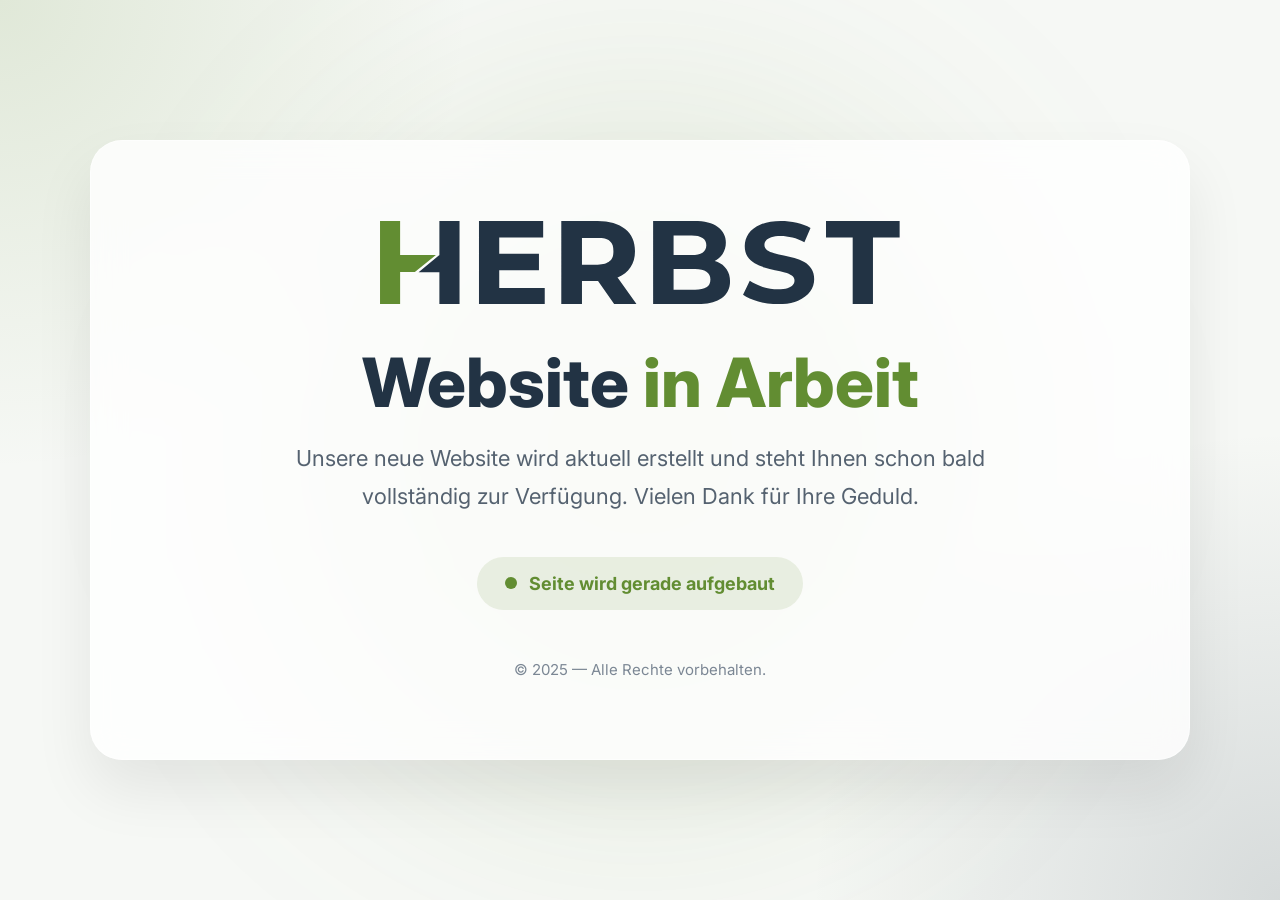
==== commit ce040af2: "Update index.html" ====
--- a/index.html
+++ b/index.html
@@ -1,43 +1,177 @@
-<!doctype html>
+<!DOCTYPE html>
 <html lang="de">
 <head>
-  <meta charset="utf-8">
-  <meta name="viewport" content="width=device-width, initial-scale=1">
-  <title>Startseite | Herbst Hausservice</title>
-  <meta name="description" content="Herbst Hausservice: Entrümpelung, Haushaltsauflösung, Umzug, Transport und Entsorgung im Siegerland, Köln und Umgebung.">
-  <link rel="stylesheet" href="styles.css">
+  <meta charset="UTF-8" />
+  <meta name="viewport" content="width=device-width, initial-scale=1.0" />
+  <title>Website im Aufbau</title>
+  <link rel="preconnect" href="https://fonts.googleapis.com">
+  <link rel="preconnect" href="https://fonts.gstatic.com" crossorigin>
+  <link href="https://fonts.googleapis.com/css2?family=Inter:wght@400;500;600;700;800&display=swap" rel="stylesheet">
+
+  <style>
+    * {
+      margin: 0;
+      padding: 0;
+      box-sizing: border-box;
+    }
+
+    body {
+      font-family: 'Inter', sans-serif;
+      min-height: 100vh;
+      display: flex;
+      align-items: center;
+      justify-content: center;
+      overflow: hidden;
+      background:
+        radial-gradient(circle at top left, rgba(98,141,50,0.15), transparent 30%),
+        radial-gradient(circle at bottom right, rgba(34,51,68,0.15), transparent 30%),
+        #f6f8f5;
+      color: #223344;
+      position: relative;
+    }
+
+    .background-blur {
+      position: absolute;
+      width: 700px;
+      height: 700px;
+      border-radius: 50%;
+      background: rgba(98,141,50,0.12);
+      filter: blur(120px);
+      z-index: 0;
+    }
+
+    .container {
+      position: relative;
+      z-index: 2;
+      width: 90%;
+      max-width: 1100px;
+      background: rgba(255,255,255,0.8);
+      backdrop-filter: blur(16px);
+      border: 1px solid rgba(255,255,255,0.5);
+      border-radius: 32px;
+      padding: 80px 60px;
+      box-shadow: 0 30px 60px rgba(0,0,0,0.08);
+      text-align: center;
+    }
+
+    .logo {
+      width: 100%;
+      max-width: 520px;
+      margin: 0 auto 40px;
+    }
+
+    h1 {
+      font-size: 68px;
+      line-height: 1;
+      margin-bottom: 24px;
+      font-weight: 800;
+      color: #223344;
+    }
+
+    h1 span {
+      color: #628D32;
+    }
+
+    p {
+      font-size: 22px;
+      line-height: 1.7;
+      max-width: 760px;
+      margin: auto;
+      color: #556270;
+    }
+
+    .status {
+      margin-top: 42px;
+      display: inline-flex;
+      align-items: center;
+      gap: 12px;
+      background: rgba(98,141,50,0.12);
+      color: #628D32;
+      padding: 16px 28px;
+      border-radius: 999px;
+      font-weight: 700;
+      font-size: 18px;
+    }
+
+    .dot {
+      width: 12px;
+      height: 12px;
+      border-radius: 50%;
+      background: #628D32;
+      animation: pulse 1.5s infinite;
+    }
+
+    @keyframes pulse {
+      0% {
+        transform: scale(1);
+        opacity: 1;
+      }
+      50% {
+        transform: scale(1.5);
+        opacity: 0.5;
+      }
+      100% {
+        transform: scale(1);
+        opacity: 1;
+      }
+    }
+
+    .footer {
+      margin-top: 50px;
+      color: #7b8794;
+      font-size: 15px;
+    }
+
+    @media(max-width: 768px) {
+      .container {
+        padding: 50px 28px;
+      }
+
+      h1 {
+        font-size: 42px;
+      }
+
+      p {
+        font-size: 18px;
+      }
+    }
+  </style>
 </head>
 <body>
-  <main class="page start">
-    <img class="design" src="assets/startseite.svg" alt="Startseite – Herbst Hausservice">
-    
-<a class="hotspot logo-link" href="index.html">Herbst Hausservice Startseite</a>
-<a class="hotspot nav-home" href="index.html">Startseite</a>
-<a class="hotspot nav-services" href="leistungen.html">Leistungen</a>
-<a class="hotspot nav-about" href="ueber-uns.html">Über uns</a>
-<a class="hotspot nav-contact" href="kontakt.html">Kontakt</a>
-<a class="hotspot whatsapp-top" href="https://wa.me/4915172144553" target="_blank" rel="noopener">Jetzt per WhatsApp anfragen</a>
-<a class="hotspot phone-cta" href="tel:+491571244553">+49 1517 2144553</a>
-<a class="hotspot mail-cta" href="mailto:info@herbst-hausservice.de">info@herbst-hausservice.de</a>
-<a class="hotspot whatsapp-cta" href="https://wa.me/4915172144553" target="_blank" rel="noopener">Jetzt per WhatsApp anfragen</a>
-<a class="hotspot reviews-link" href="https://www.google.com/search?q=Herbst+Hausservice+Bewertungen" target="_blank" rel="noopener">Alle Bewertungen ansehen</a>
-<a class="hotspot footer-impressum" href="impressum.html">Impressum</a>
-<a class="hotspot footer-datenschutz" href="datenschutz.html">Datenschutz</a>
-<a class="hotspot footer-cookies" href="cookie-richtlinien.html">Cookie-Richtlinie</a>
-<a class="hotspot footer-sitemap" href="sitemap.html">Sitemap</a>
 
-    
-<a class="hotspot service-link s1" href="leistungen.html#entruempelung">Entrümpelung</a>
-<a class="hotspot service-link s2" href="leistungen.html#haushaltsaufloesung">Haushaltsauflösung</a>
-<a class="hotspot service-link s3" href="leistungen.html#umzug-transport">Umzug und Transport</a>
-<a class="hotspot service-link s4" href="leistungen.html#kleintransporte">Kleintransporte</a>
-<a class="hotspot service-link s5" href="leistungen.html#entsorgung">Entsorgung</a>
+<div class="background-blur"></div>
 
-  </main>
-  <div class="cookie-banner" id="cookieBanner" role="dialog" aria-label="Cookie Hinweis">
-    <p>Diese Website nutzt nur technisch notwendige Funktionen. Details stehen in der <a href="cookie-richtlinien.html">Cookie-Richtlinie</a>.</p>
-    <button type="button" id="acceptCookies">Verstanden</button>
+<div class="container">
+
+  <div class="logo">
+    <svg width="100%" viewBox="0 0 1257 201" fill="none" xmlns="http://www.w3.org/2000/svg">
+      <path d="M1142.7 201V39.6975H1078.2V0H1256.2V39.6975H1191.7V201H1142.7Z" fill="#223344"/>
+      <path d="M961.83 201C945.28 201 929.42 198.964 914.249 194.892C899.079 190.635 886.863 185.175 877.603 178.512L893.858 144.642C902.724 150.565 913.166 155.47 925.184 159.356C937.399 163.058 949.713 164.909 962.126 164.909C971.583 164.909 979.168 164.076 984.882 162.41C990.792 160.559 995.127 158.061 997.885 154.914C1000.64 151.768 1002.02 148.159 1002.02 144.087C1002.02 138.905 999.855 134.833 995.521 131.872C991.186 128.725 985.473 126.227 978.38 124.376C971.287 122.34 963.406 120.489 954.737 118.823C946.265 116.972 937.695 114.751 929.026 112.16C920.554 109.569 912.772 106.238 905.679 102.166C898.586 98.0939 892.774 92.7265 888.242 86.0635C883.908 79.4005 881.741 70.8867 881.741 60.5221C881.741 49.4171 884.893 39.3301 891.198 30.2611C897.7 21.0069 907.354 13.6961 920.16 8.32873C933.164 2.77625 949.418 0 968.923 0C981.926 0 994.733 1.48066 1007.34 4.44198C1019.95 7.21823 1031.08 11.4751 1040.74 17.2127L1025.96 51.3605C1016.31 46.1782 1006.65 42.384 996.999 39.9779C987.344 37.3867 977.887 36.0912 968.627 36.0912C959.367 36.0912 951.782 37.1091 945.871 39.145C939.961 41.1809 935.725 43.8646 933.163 47.1961C930.602 50.3425 929.322 54.0442 929.322 58.3011C929.322 63.2983 931.489 67.3702 935.823 70.5166C940.158 73.4779 945.871 75.884 952.964 77.7348C960.057 79.5856 967.839 81.4365 976.311 83.2873C984.98 85.1381 993.551 87.2666 1002.02 89.6727C1010.69 92.0787 1018.57 95.3177 1025.67 99.3895C1032.76 103.461 1038.47 108.829 1042.81 115.492C1047.34 122.155 1049.6 130.576 1049.6 140.756C1049.6 151.675 1046.35 161.67 1039.85 170.739C1033.35 179.808 1023.6 187.119 1010.59 192.671C997.787 198.224 981.532 201 961.83 201Z" fill="#223344"/>
+      <path d="M660.203 201V0H759.287C784.783 0 803.904 4.78573 816.652 14.3572C829.593 23.9286 836.063 36.5629 836.063 52.26C836.063 62.7886 833.456 71.9771 828.241 79.8257C823.026 87.4828 815.879 93.4172 806.801 97.6286C797.723 101.84 787.294 103.946 775.512 103.946L781.016 92.1729C793.764 92.1729 805.063 94.2786 814.914 98.49C824.764 102.51 832.393 108.54 837.801 116.58C843.403 124.62 846.203 134.479 846.203 146.156C846.203 163.384 839.347 176.88 825.633 186.643C811.92 196.214 791.736 201 765.082 201H660.203ZM709.703 165.969H761.605C773.773 165.969 782.948 164.054 789.128 160.226C795.502 156.206 798.689 149.889 798.689 141.274C798.689 132.851 795.502 126.63 789.128 122.61C782.948 118.399 773.773 116.293 761.605 116.293H703.372V82.41H753.493C764.889 82.41 773.58 80.4957 779.568 76.6671C785.748 72.6471 788.839 66.6172 788.839 58.5772C788.839 50.7286 785.748 44.89 779.568 41.0614C773.58 37.0414 764.889 35.0314 753.493 35.0314H709.703V165.969Z" fill="#223344"/>
+      <path d="M438.203 201V0H525.974C554.546 0 576.758 6.50858 592.61 19.5257C608.461 32.3514 616.387 50.1543 616.387 72.9343C616.387 87.8657 612.767 100.787 605.526 111.699C598.285 122.419 588.011 130.65 574.703 136.393C561.396 142.136 545.544 145.007 527.148 145.007H464.623L488.203 125.122V201H438.203ZM566.203 201L515.203 128.066H568.245L620.203 201H566.203ZM488.203 130.148L464.623 105.525H525.974C540.652 105.525 547.962 103.108 555.203 96.9825C562.444 90.6654 564.203 83.8457 564.203 72.9343C564.203 61.8314 562.444 54.3657 555.203 48.24C547.962 42.1143 540.652 41.205 525.974 41.205H464.623L488.203 16.08V130.148Z" fill="#223344"/>
+      <path d="M239.203 201V0H394.39V39.6975H288.203V161.805H398.203V201H239.203ZM282.914 119.092V79.395H384.203V119.092H282.914Z" fill="#223344"/>
+      <path d="M143.502 201V0H192.203V201H143.502ZM93.2033 123.615L143.502 82.41H147.11V123.615H93.2033Z" fill="#223344"/>
+      <path d="M0 201V0H48.5547V201H0ZM44.9581 123V82H135.203L84.2033 123H44.9581Z" fill="#628D32"/>
+    </svg>
   </div>
-  <script src="script.js"></script>
+
+  <h1>Website <span>in Arbeit</span></h1>
+
+  <p>
+    Unsere neue Website wird aktuell erstellt und steht Ihnen schon bald vollständig zur Verfügung.
+    Vielen Dank für Ihre Geduld.
+  </p>
+
+  <div class="status">
+    <div class="dot"></div>
+    Seite wird gerade aufgebaut
+  </div>
+
+  <div class="footer">
+    © 2025 — Alle Rechte vorbehalten.
+  </div>
+
+</div>
+
 </body>
 </html>
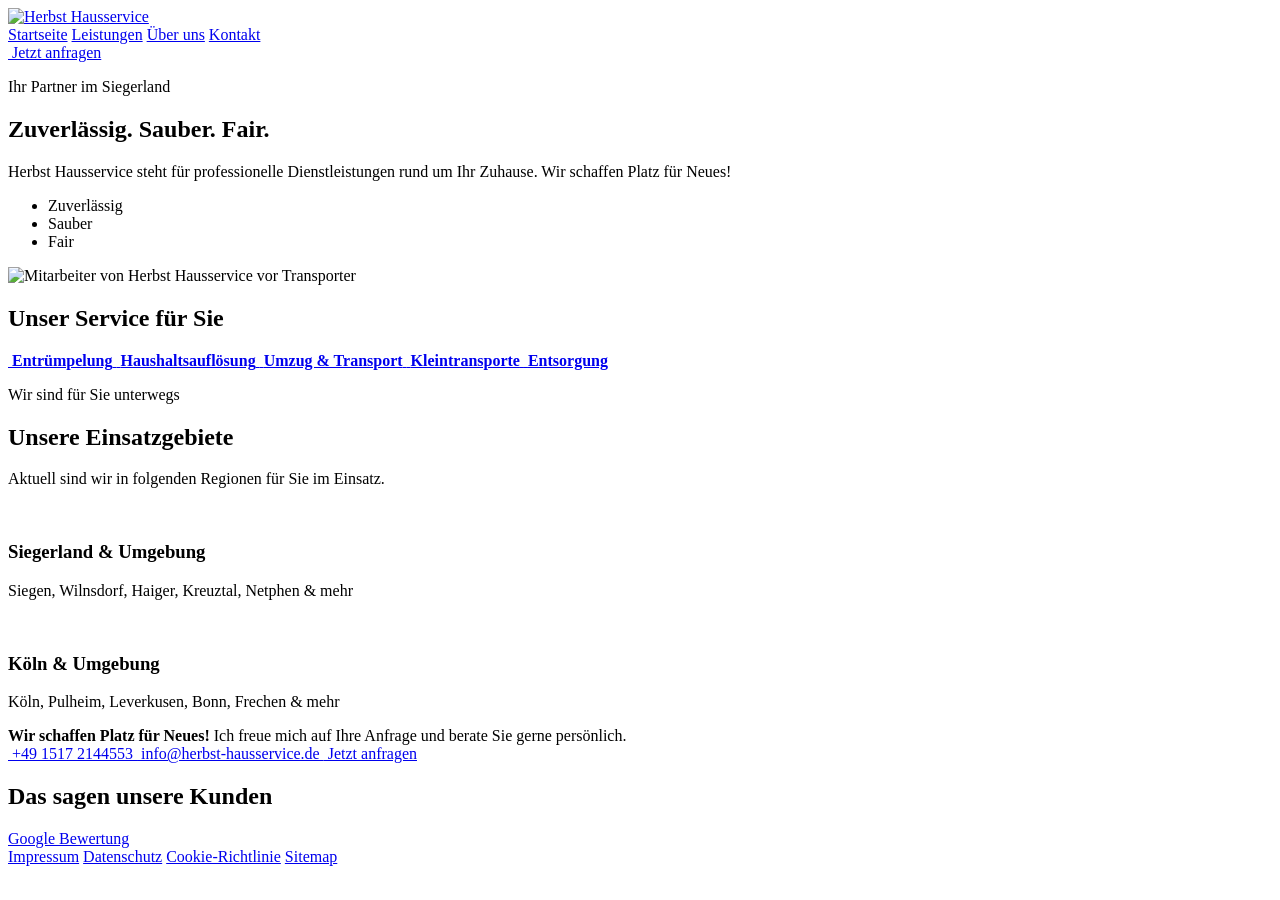
==== commit 48e3d4a0: "Add files via upload" ====
--- a/index.html
+++ b/index.html
@@ -1,177 +1,167 @@
-<!DOCTYPE html>
+﻿<!doctype html>
 <html lang="de">
-<head>
-  <meta charset="UTF-8" />
-  <meta name="viewport" content="width=device-width, initial-scale=1.0" />
-  <title>Website im Aufbau</title>
-  <link rel="preconnect" href="https://fonts.googleapis.com">
-  <link rel="preconnect" href="https://fonts.gstatic.com" crossorigin>
-  <link href="https://fonts.googleapis.com/css2?family=Inter:wght@400;500;600;700;800&display=swap" rel="stylesheet">
+  <head>
+    <meta charset="utf-8" />
+    <meta name="viewport" content="width=device-width, initial-scale=1" />
+    <meta
+      name="description"
+      content="Herbst Hausservice steht für professionelle Dienstleistungen rund um Ihr Zuhause."
+    />
+    <title>Herbst Hausservice</title>
+    <link rel="stylesheet" href="./styles/index.css" />
+  </head>
+  <body class="home-page">
+    <header class="site-header">
+      <a class="brand" href="./index.html" aria-label="Herbst Hausservice Startseite">
+        <img class="brand-logo" src="./assets/exported-svg/icons/logo.svg" alt="Herbst Hausservice" />
+      </a>
 
-  <style>
-    * {
-      margin: 0;
-      padding: 0;
-      box-sizing: border-box;
-    }
+      <nav class="main-nav" aria-label="Hauptnavigation">
+        <a class="is-active" href="./index.html">Startseite</a>
+        <a href="./leistungen.html">Leistungen</a>
+        <a href="./ueber-uns.html">Über uns</a>
+        <a href="./kontakt.html">Kontakt</a>
+      </nav>
 
-    body {
-      font-family: 'Inter', sans-serif;
-      min-height: 100vh;
-      display: flex;
-      align-items: center;
-      justify-content: center;
-      overflow: hidden;
-      background:
-        radial-gradient(circle at top left, rgba(98,141,50,0.15), transparent 30%),
-        radial-gradient(circle at bottom right, rgba(34,51,68,0.15), transparent 30%),
-        #f6f8f5;
-      color: #223344;
-      position: relative;
-    }
+      <a class="button button-header" href="https://wa.me/4915172144553">
+        <img src="./assets/exported-svg/icons/Icon_WhatsApp_24.svg" alt="" />
+        Jetzt anfragen
+      </a>
+    </header>
 
-    .background-blur {
-      position: absolute;
-      width: 700px;
-      height: 700px;
-      border-radius: 50%;
-      background: rgba(98,141,50,0.12);
-      filter: blur(120px);
-      z-index: 0;
-    }
+    <main>
+      <section class="hero">
+        <div class="hero-copy">
+          <p class="overline">Ihr Partner im Siegerland</p>
+          <h1>Zuverlässig. <span>Sauber.</span> Fair.</h1>
+          <p>
+            Herbst Hausservice steht für professionelle Dienstleistungen rund
+            um Ihr Zuhause. Wir schaffen Platz für Neues!
+          </p>
+        
+          <ul class="slogan-list" aria-label="Unsere Werte">
+            <li><img src="./assets/exported-svg/icons/Icon_Haken_24.svg" alt="" />Zuverlässig</li>
+            <li><img src="./assets/exported-svg/icons/Icon_Haken_24.svg" alt="" />Sauber</li>
+            <li><img src="./assets/exported-svg/icons/Icon_Haken_24.svg" alt="" />Fair</li>
+          </ul>
+        </div>
 
-    .container {
-      position: relative;
-      z-index: 2;
-      width: 90%;
-      max-width: 1100px;
-      background: rgba(255,255,255,0.8);
-      backdrop-filter: blur(16px);
-      border: 1px solid rgba(255,255,255,0.5);
-      border-radius: 32px;
-      padding: 80px 60px;
-      box-shadow: 0 30px 60px rgba(0,0,0,0.08);
-      text-align: center;
-    }
+        <div class="hero-media" aria-label="Herbst Hausservice Einsatzfoto">
+          <img src="./assets/images/home-image.png" alt="Mitarbeiter von Herbst Hausservice vor Transporter" />
+        </div>
+      </section>
 
-    .logo {
-      width: 100%;
-      max-width: 520px;
-      margin: 0 auto 40px;
-    }
+      <section class="content-panel">
+        <div class="section-title">
+          <span></span>
+          <h2>Unser Service für Sie</h2>
+          <span></span>
+        </div>
 
-    h1 {
-      font-size: 68px;
-      line-height: 1;
-      margin-bottom: 24px;
-      font-weight: 800;
-      color: #223344;
-    }
+        <div class="service-strip" aria-label="Leistungen">
+          <a class="service-item" href="./leistungen.html">
+            <span class="service-icon">
+              <img src="./assets/exported-svg/icons/Icon_Entruempelung_44.svg" alt="" />
+            </span>
+            <strong>Entrümpelung</strong>
+          </a>
+          <a class="service-item" href="./leistungen.html">
+            <span class="service-icon">
+              <img src="./assets/exported-svg/icons/Icon_Haushaltsauflösung_44.svg" alt="" />
+            </span>
+            <strong>Haushaltsauflösung</strong>
+          </a>
+          <a class="service-item" href="./leistungen.html">
+            <span class="service-icon">
+              <img src="./assets/exported-svg/icons/Icon_Umzug_44.svg" alt="" />
+            </span>
+            <strong>Umzug & Transport</strong>
+          </a>
+          <a class="service-item" href="./leistungen.html">
+            <span class="service-icon">
+              <img src="./assets/exported-svg/icons/Icon_Kleintransporte_44.svg" alt="" />
+            </span>
+            <strong>Kleintransporte</strong>
+          </a>
+          <a class="service-item" href="./leistungen.html">
+            <span class="service-icon">
+              <img src="./assets/exported-svg/icons/Icon_Entsorgung_44.svg" alt="" />
+            </span>
+            <strong>Entsorgung</strong>
+          </a>
+        </div>
 
-    h1 span {
-      color: #628D32;
-    }
+        <section class="service-area" aria-labelledby="service-area-title">
+          <div class="service-area-copy">
+            <p class="overline">Wir sind für Sie unterwegs</p>
+            <h2 id="service-area-title">Unsere Einsatzgebiete</h2>
+            <p>Aktuell sind wir in folgenden Regionen für Sie im Einsatz.</p>
+          </div>
 
-    p {
-      font-size: 22px;
-      line-height: 1.7;
-      max-width: 760px;
-      margin: auto;
-      color: #556270;
-    }
+          <div class="map-visual" aria-hidden="true">
+          </div>
 
-    .status {
-      margin-top: 42px;
-      display: inline-flex;
-      align-items: center;
-      gap: 12px;
-      background: rgba(98,141,50,0.12);
-      color: #628D32;
-      padding: 16px 28px;
-      border-radius: 999px;
-      font-weight: 700;
-      font-size: 18px;
-    }
+          <div class="area-cards">
+            <article>
+              <img src="./assets/exported-svg/icons/Icon_Pinnadel_32.svg" alt="" />
+              <div>
+                <h3>Siegerland & Umgebung</h3>
+                <p>Siegen, Wilnsdorf, Haiger, Kreuztal, Netphen & mehr</p>
+              </div>
+            </article>
+            <article>
+              <img src="./assets/exported-svg/icons/Icon_Pinnadel_32.svg" alt="" />
+              <div>
+                <h3>Köln & Umgebung</h3>
+                <p>Köln, Pulheim, Leverkusen, Bonn, Frechen & mehr</p>
+              </div>
+            </article>
+          </div>
+        </section>
 
-    .dot {
-      width: 12px;
-      height: 12px;
-      border-radius: 50%;
-      background: #628D32;
-      animation: pulse 1.5s infinite;
-    }
+        <section class="contact-bar" aria-label="Kontakt">
+          <div class="bar-copy">
+            <strong>Wir schaffen Platz für Neues!</strong>
+            <span>Ich freue mich auf Ihre Anfrage und berate Sie gerne persönlich.</span>
+          </div>
+          <a href="tel:+4915172144553">
+            <img src="./assets/exported-svg/icons/Icon_Telefon_24.svg" alt="" />
+            +49 1517 2144553
+          </a>
+          <a href="mailto:info@herbst-hausservice.de">
+            <img src="./assets/exported-svg/icons/Icon_Mail_32.svg" alt="" />
+            info@herbst-hausservice.de
+          </a>
+          <a class="button button-primary" href="https://wa.me/4915172144553">
+            <img src="./assets/exported-svg/icons/Icon_WhatsApp_24.svg" alt="" />
+            Jetzt anfragen
+          </a>
+        </section>
 
-    @keyframes pulse {
-      0% {
-        transform: scale(1);
-        opacity: 1;
-      }
-      50% {
-        transform: scale(1.5);
-        opacity: 0.5;
-      }
-      100% {
-        transform: scale(1);
-        opacity: 1;
-      }
-    }
+        <section class="review-bar" aria-label="Google Bewertungen">
+          <h2>Das sagen unsere Kunden</h2>
+          <a class="button button-outline" href="#"><img src="./assets/exported-svg/icons/Icon_Google_24.svg" alt="" />Google Bewertung</a>
+        </section>
+      </section>
+    </main>
 
-    .footer {
-      margin-top: 50px;
-      color: #7b8794;
-      font-size: 15px;
-    }
+    <footer class="site-footer">
+      <a href="./impressum.html">Impressum</a>
+      <a href="./datenschutz.html">Datenschutz</a>
+      <a href="./cookie-richtlinie.html">Cookie-Richtlinie</a>
+      <a href="./sitemap.html">Sitemap</a>
+    </footer>
+  </body>
+</html>
 
-    @media(max-width: 768px) {
-      .container {
-        padding: 50px 28px;
-      }
 
-      h1 {
-        font-size: 42px;
-      }
 
-      p {
-        font-size: 18px;
-      }
-    }
-  </style>
-</head>
-<body>
 
-<div class="background-blur"></div>
 
-<div class="container">
 
-  <div class="logo">
-    <svg width="100%" viewBox="0 0 1257 201" fill="none" xmlns="http://www.w3.org/2000/svg">
-      <path d="M1142.7 201V39.6975H1078.2V0H1256.2V39.6975H1191.7V201H1142.7Z" fill="#223344"/>
-      <path d="M961.83 201C945.28 201 929.42 198.964 914.249 194.892C899.079 190.635 886.863 185.175 877.603 178.512L893.858 144.642C902.724 150.565 913.166 155.47 925.184 159.356C937.399 163.058 949.713 164.909 962.126 164.909C971.583 164.909 979.168 164.076 984.882 162.41C990.792 160.559 995.127 158.061 997.885 154.914C1000.64 151.768 1002.02 148.159 1002.02 144.087C1002.02 138.905 999.855 134.833 995.521 131.872C991.186 128.725 985.473 126.227 978.38 124.376C971.287 122.34 963.406 120.489 954.737 118.823C946.265 116.972 937.695 114.751 929.026 112.16C920.554 109.569 912.772 106.238 905.679 102.166C898.586 98.0939 892.774 92.7265 888.242 86.0635C883.908 79.4005 881.741 70.8867 881.741 60.5221C881.741 49.4171 884.893 39.3301 891.198 30.2611C897.7 21.0069 907.354 13.6961 920.16 8.32873C933.164 2.77625 949.418 0 968.923 0C981.926 0 994.733 1.48066 1007.34 4.44198C1019.95 7.21823 1031.08 11.4751 1040.74 17.2127L1025.96 51.3605C1016.31 46.1782 1006.65 42.384 996.999 39.9779C987.344 37.3867 977.887 36.0912 968.627 36.0912C959.367 36.0912 951.782 37.1091 945.871 39.145C939.961 41.1809 935.725 43.8646 933.163 47.1961C930.602 50.3425 929.322 54.0442 929.322 58.3011C929.322 63.2983 931.489 67.3702 935.823 70.5166C940.158 73.4779 945.871 75.884 952.964 77.7348C960.057 79.5856 967.839 81.4365 976.311 83.2873C984.98 85.1381 993.551 87.2666 1002.02 89.6727C1010.69 92.0787 1018.57 95.3177 1025.67 99.3895C1032.76 103.461 1038.47 108.829 1042.81 115.492C1047.34 122.155 1049.6 130.576 1049.6 140.756C1049.6 151.675 1046.35 161.67 1039.85 170.739C1033.35 179.808 1023.6 187.119 1010.59 192.671C997.787 198.224 981.532 201 961.83 201Z" fill="#223344"/>
-      <path d="M660.203 201V0H759.287C784.783 0 803.904 4.78573 816.652 14.3572C829.593 23.9286 836.063 36.5629 836.063 52.26C836.063 62.7886 833.456 71.9771 828.241 79.8257C823.026 87.4828 815.879 93.4172 806.801 97.6286C797.723 101.84 787.294 103.946 775.512 103.946L781.016 92.1729C793.764 92.1729 805.063 94.2786 814.914 98.49C824.764 102.51 832.393 108.54 837.801 116.58C843.403 124.62 846.203 134.479 846.203 146.156C846.203 163.384 839.347 176.88 825.633 186.643C811.92 196.214 791.736 201 765.082 201H660.203ZM709.703 165.969H761.605C773.773 165.969 782.948 164.054 789.128 160.226C795.502 156.206 798.689 149.889 798.689 141.274C798.689 132.851 795.502 126.63 789.128 122.61C782.948 118.399 773.773 116.293 761.605 116.293H703.372V82.41H753.493C764.889 82.41 773.58 80.4957 779.568 76.6671C785.748 72.6471 788.839 66.6172 788.839 58.5772C788.839 50.7286 785.748 44.89 779.568 41.0614C773.58 37.0414 764.889 35.0314 753.493 35.0314H709.703V165.969Z" fill="#223344"/>
-      <path d="M438.203 201V0H525.974C554.546 0 576.758 6.50858 592.61 19.5257C608.461 32.3514 616.387 50.1543 616.387 72.9343C616.387 87.8657 612.767 100.787 605.526 111.699C598.285 122.419 588.011 130.65 574.703 136.393C561.396 142.136 545.544 145.007 527.148 145.007H464.623L488.203 125.122V201H438.203ZM566.203 201L515.203 128.066H568.245L620.203 201H566.203ZM488.203 130.148L464.623 105.525H525.974C540.652 105.525 547.962 103.108 555.203 96.9825C562.444 90.6654 564.203 83.8457 564.203 72.9343C564.203 61.8314 562.444 54.3657 555.203 48.24C547.962 42.1143 540.652 41.205 525.974 41.205H464.623L488.203 16.08V130.148Z" fill="#223344"/>
-      <path d="M239.203 201V0H394.39V39.6975H288.203V161.805H398.203V201H239.203ZM282.914 119.092V79.395H384.203V119.092H282.914Z" fill="#223344"/>
-      <path d="M143.502 201V0H192.203V201H143.502ZM93.2033 123.615L143.502 82.41H147.11V123.615H93.2033Z" fill="#223344"/>
-      <path d="M0 201V0H48.5547V201H0ZM44.9581 123V82H135.203L84.2033 123H44.9581Z" fill="#628D32"/>
-    </svg>
-  </div>
 
-  <h1>Website <span>in Arbeit</span></h1>
 
-  <p>
-    Unsere neue Website wird aktuell erstellt und steht Ihnen schon bald vollständig zur Verfügung.
-    Vielen Dank für Ihre Geduld.
-  </p>
 
-  <div class="status">
-    <div class="dot"></div>
-    Seite wird gerade aufgebaut
-  </div>
 
-  <div class="footer">
-    © 2025 — Alle Rechte vorbehalten.
-  </div>
-
-</div>
-
-</body>
-</html>
+
+
